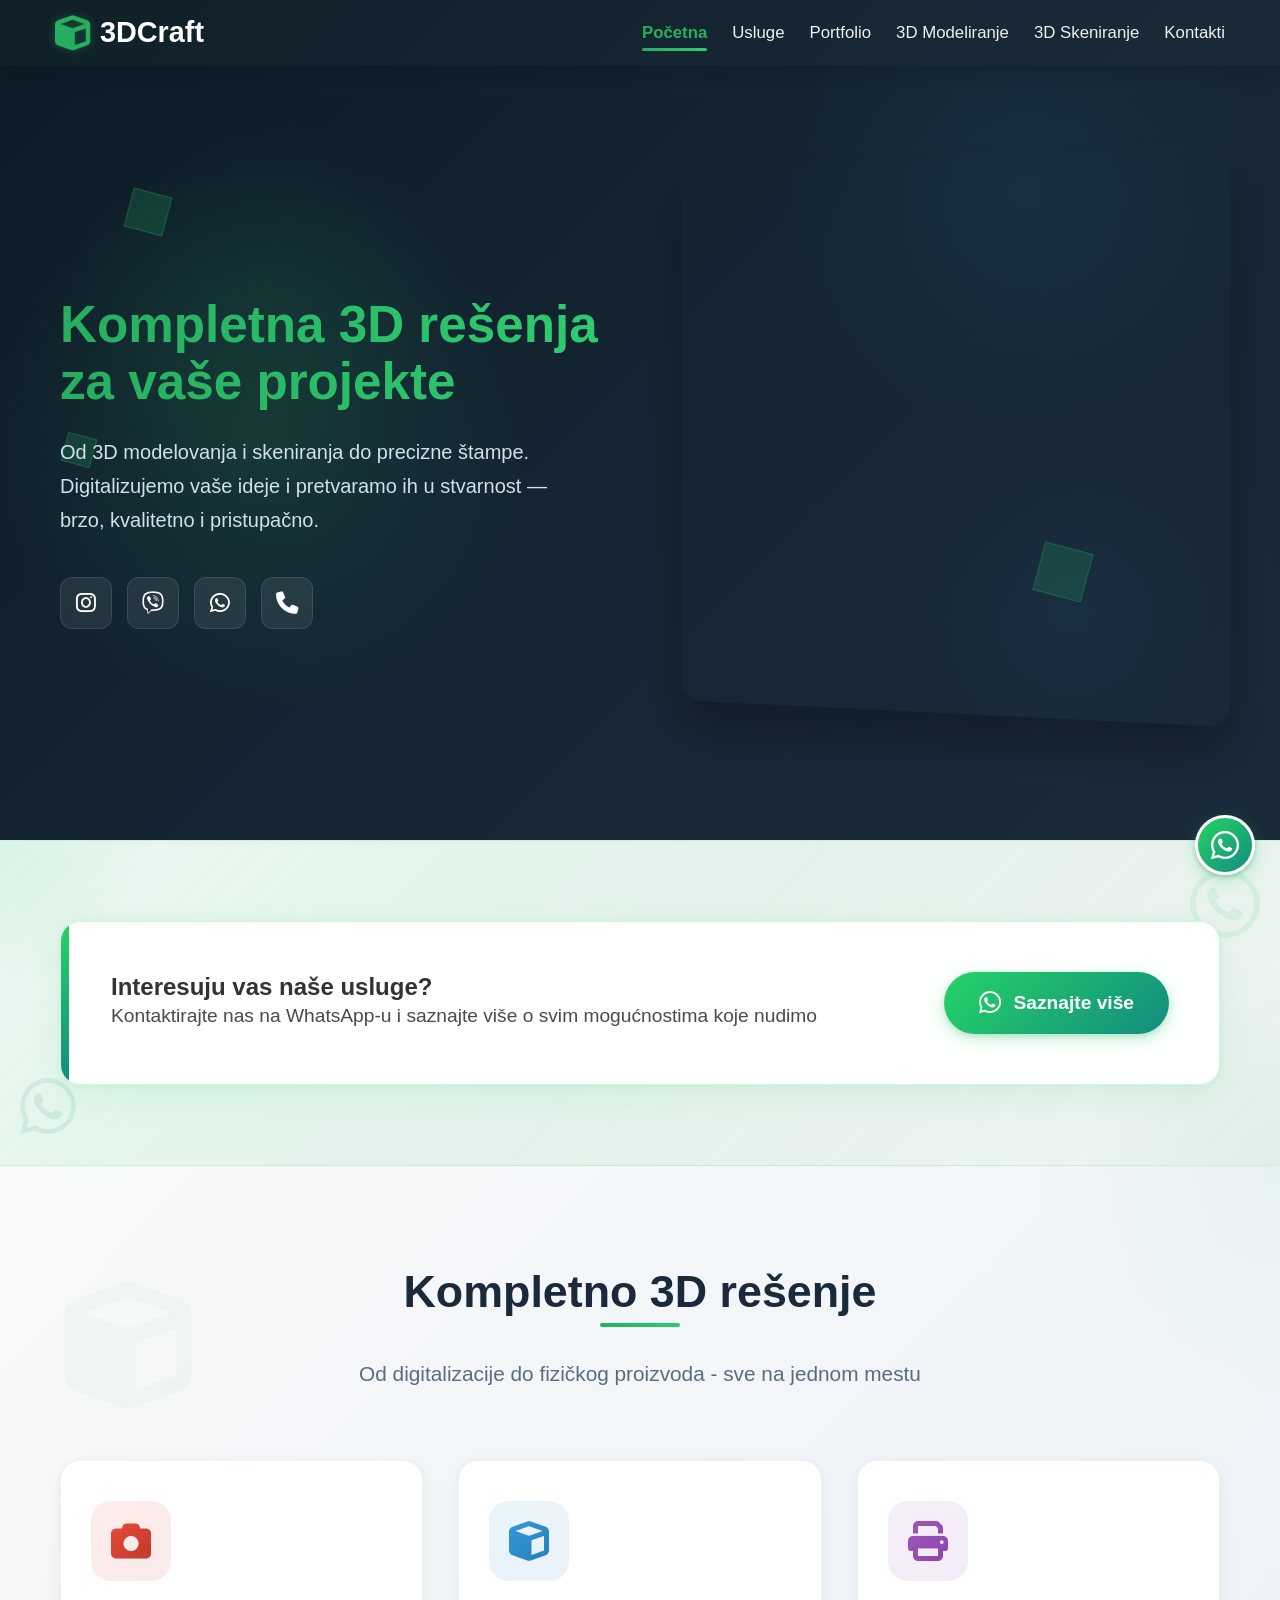
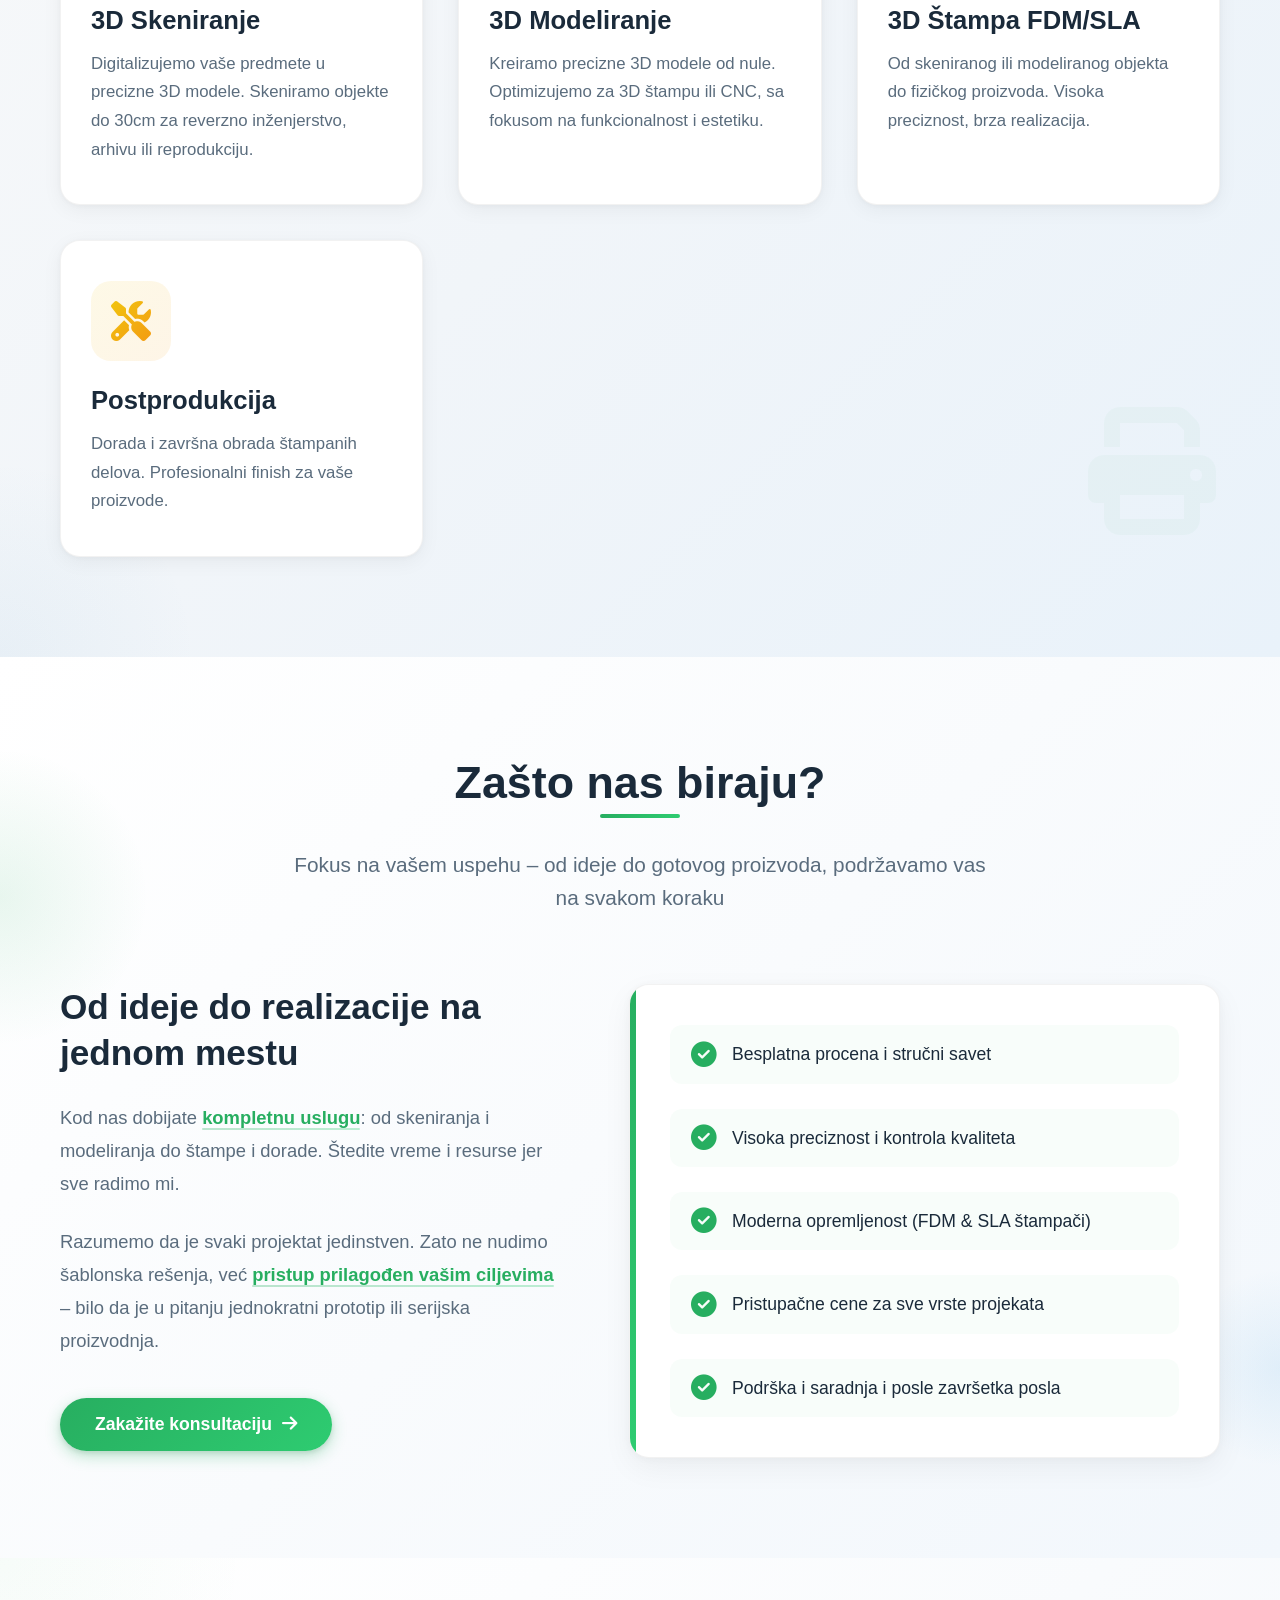
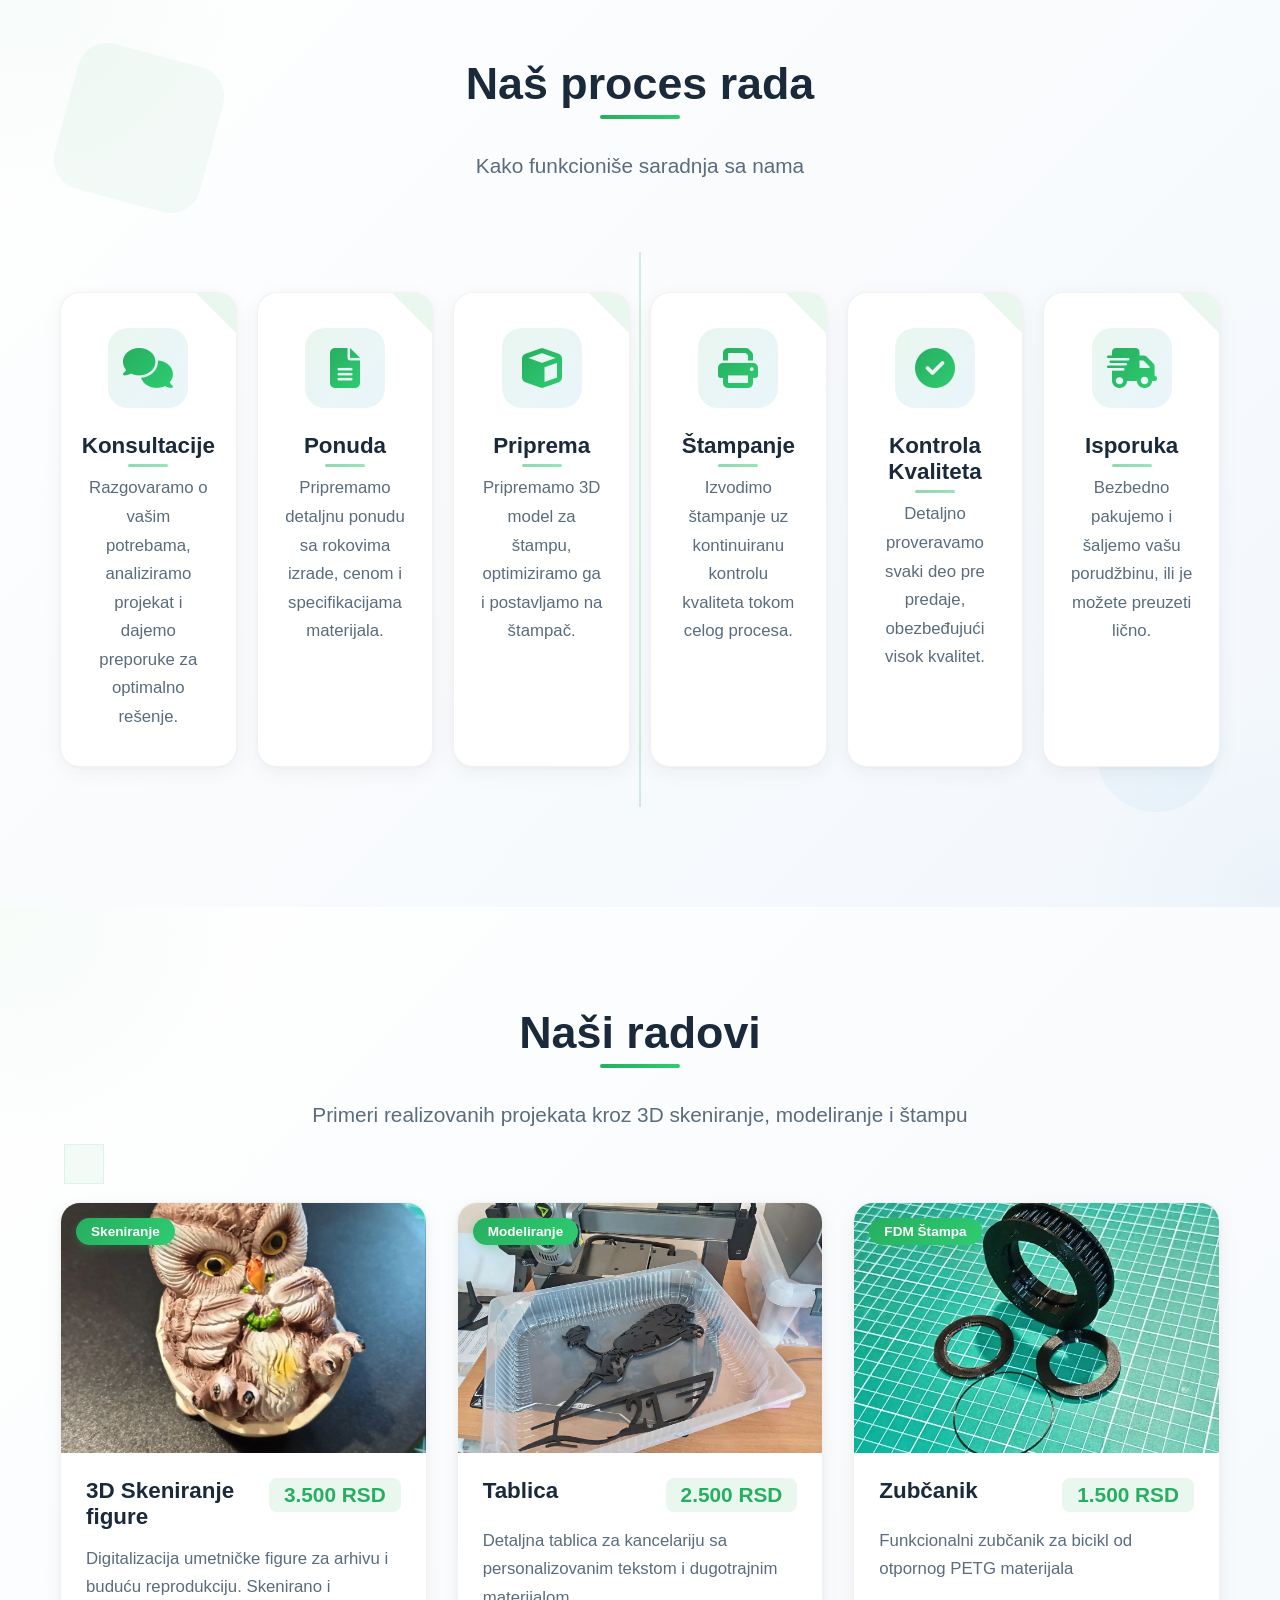
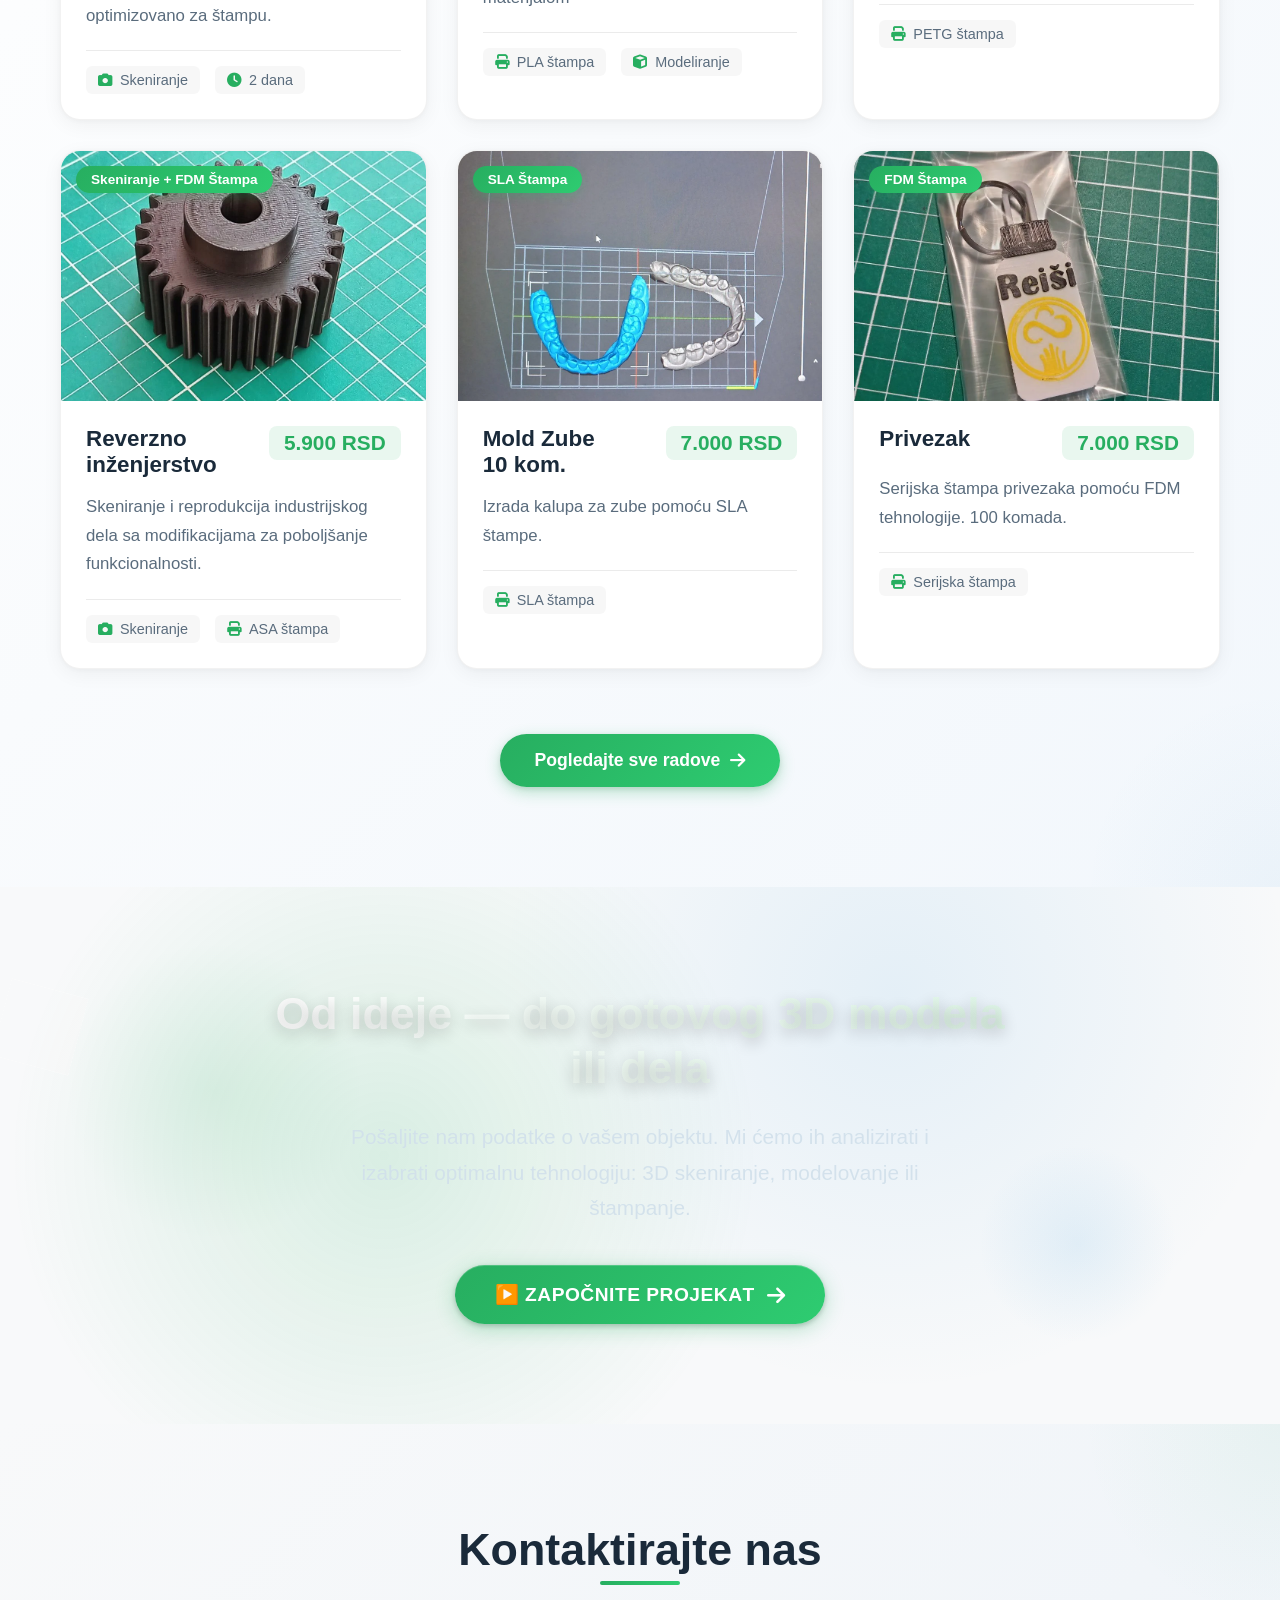
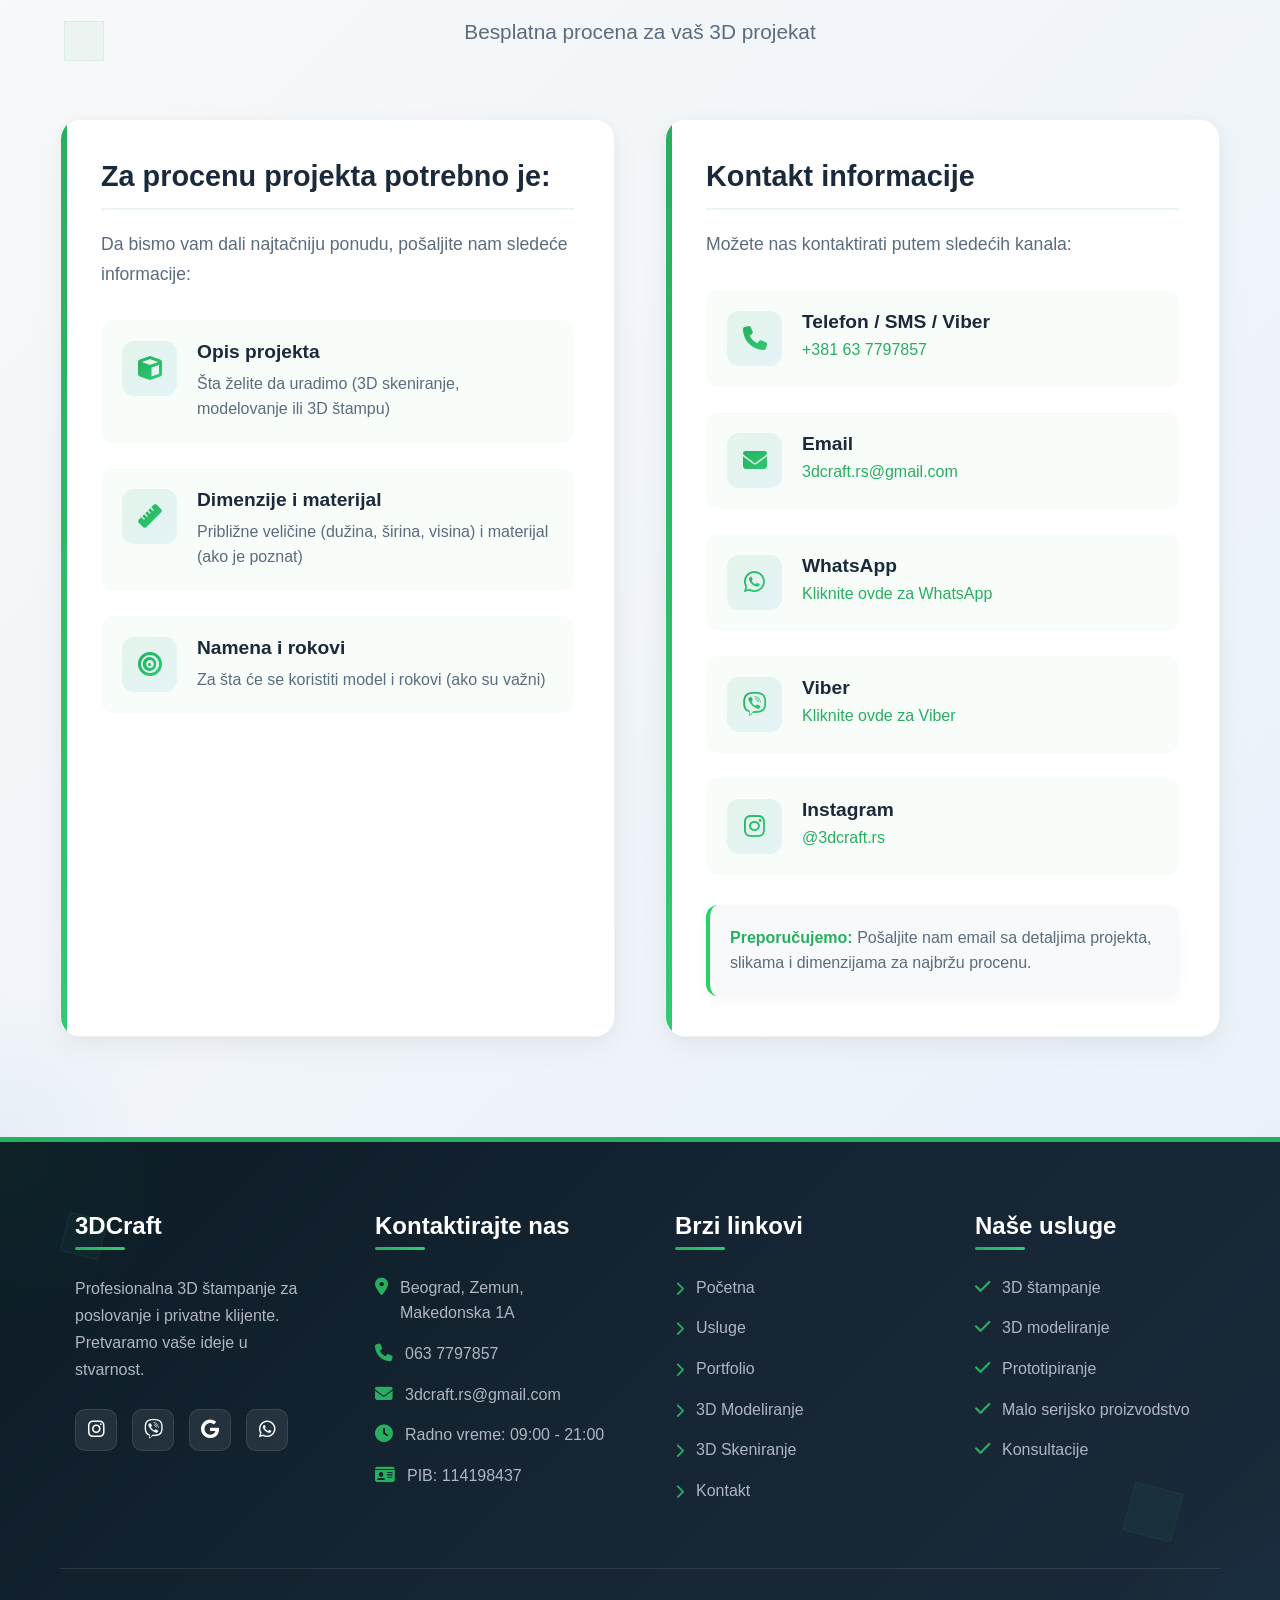
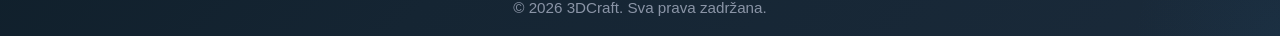
==== index.html @ b04354b5 "conversion update" ====
<!DOCTYPE html>
<html lang="sr">
<head>
    <meta charset="UTF-8">
    <meta name="viewport" content="width=device-width, initial-scale=1.0">

    <title>3DCraft - Početna</title>

        <!-- SEO Meta Tags -->
    <meta name="description" content="3DCraft - Profesionalna 3D štampa u Beogradu. Prototipiranje, 3D modeliranje, serijska proizvodnja. Brza i precizna izrada. Besplatne konsultacije.">
    <meta name="keywords" content="3D štampa, 3D štampanje, 3D modeliranje, prototipiranje, Beograd, profesionalna štampa, PLA, PETG, serijska proizvodnja">
    <meta name="author" content="3DCraft">

        <!-- Open Graph / Social Media -->
    <meta property="og:title" content="3DCraft - Profesionalna 3D Štampa i Modeliranje | Beograd">
    <meta property="og:description" content="Profesionalna 3D štampa u Beogradu. Prototipiranje, modeliranje, serijska proizvodnja. Pretvaramo vaše ideje u stvarnost.">
    <meta property="og:type" content="website">
    <meta property="og:url" content="https://3dcraft.rs/">
    <meta property="og:image" content="https://3dcraft.rs/slike/OpenGraphImage.jpg">
    <meta property="og:image:width" content="500">
    <meta property="og:image:height" content="500">
    <meta property="og:image:alt" content="3DCraft - Profesionalna 3D štampa i modeliranje">
    <meta property="og:locale" content="sr_RS">
    <meta property="og:site_name" content="3DCraft">

        <!-- Twitter Card -->
    <meta name="twitter:card" content="summary_large_image">
    <meta name="twitter:title" content="3DCraft - Profesionalna 3D Štampa i Modeliranje">
    <meta name="twitter:description" content="Profesionalna 3D štampa u Beogradu. Prototipiranje, modeliranje, serijska proizvodnja.">
    <meta name="twitter:image" content="https://3dcraft.rs/slike/OpenGraphImage.jpg">

        <!-- Canonical URL -->
    <link rel="canonical" href="https://3dcraft.rs/">

    <!-- Theme Color -->
    <meta name="theme-color" content="#4a6cf7">

    <!-- Favicon main -->
    <link rel="icon" type="image/svg+xml" href="slike/favicon.svg">

    <!-- Favicon Aditional -->
    <link rel="apple-touch-icon" sizes="180x180" href="slike/apple-touch-icon.png">
    <link rel="icon" type="image/png" sizes="32x32" href="slike/favicon_32x32.png">
    <link rel="icon" type="image/png" sizes="16x16" href="slike/favicon_16x16.png">
    <link rel="icon" type="image/x-icon" href="slike/favicon.ico">

        <!-- Structured Data / JSON-LD -->
    <script type="application/ld+json">
    {
        "@context": "https://schema.org",
        "@type": "LocalBusiness",
        "name": "3DCraft",
        "description": "Profesionalna 3D štampa, skeniranje i modeliranje u Beogradu",
        "url": "https://3dcraft.rs/",
        "telephone": "+381-63-7797857",
        "email": "3dcraft.rs@gmail.com",
        "address": {
            "@type": "PostalAddress",
            "streetAddress": "Makedonska 1A",
            "addressLocality": "Beograd",
            "addressRegion": "Beograd",
            "postalCode": "11080",
            "addressCountry": "RS"
        },
        "geo": {
            "@type": "GeoCoordinates",
            "latitude": 44.8463,
            "longitude": 20.4010
        },
        "openingHours": "Mo-Fr 09:00-21:00",
        "areaServed": "Beograd, Srbija",
        "serviceType": ["3D printing", "3D modeling", "scanning services", "prototyping"],
        "priceRange": "Upon request",
        "image": "https://3dcraft.rs/slike/OpenGraphImage.jpg"
    }
    </script>

    <!-- Content Security Policy -->
    <meta http-equiv="X-Content-Type-Options" content="nosniff">
    <meta http-equiv="Referrer-Policy" content="strict-origin-when-cross-origin">
    <link rel="preconnect" href="https://www.googletagmanager.com">

        <!-- Google Analytics & Ads -->
    <script async src="https://www.googletagmanager.com/gtag/js?id=G-KW1CXMP24K"></script>
    <script>
    window.dataLayer = window.dataLayer || [];
    function gtag(){dataLayer.push(arguments);}
    gtag('js', new Date());
    
    // Конфигурация обоих ID
    gtag('config', 'G-KW1CXMP24K');
    gtag('config', 'AW-17674171292');
    </script>

    <!-- Google Site Verification -->
    <meta name="google-site-verification" content="dmfNfQ1UC3axuBxFDXp42YPXIk1BVEnqMZJqJJiS6Xc" />
    
    <!-- Font Awesome -->
    <link rel="preconnect" href="https://cdnjs.cloudflare.com">
    <link rel="preload" as="style" href="https://cdnjs.cloudflare.com/ajax/libs/font-awesome/6.4.0/css/all.min.css">
    <link rel="stylesheet" href="https://cdnjs.cloudflare.com/ajax/libs/font-awesome/6.4.0/css/all.min.css" media="print" onload="this.onload=null;this.media='all'">
    <noscript><link rel="stylesheet" href="https://cdnjs.cloudflare.com/ajax/libs/font-awesome/6.4.0/css/all.min.css"></noscript>

    <!-- Styles по структуре сайта -->
    <link rel="stylesheet" href="styles/index/index.css">

    <!-- Объединенный файл footer + header + hero -->
    <script src="js/index/index.js"></script>

    <link rel="preload" 
      as="image" 
      href="slikeWEBP/3d-pecat_new-525.webp"
      imagesrcset="slikeWEBP/3d-pecat_new-525.webp 525w,
                   slikeWEBP/3d-pecat_new-400.webp 400w"
      imagesizes="(max-width: 768px) 100vw, 525px">
</head>
<body>
    <header id="header">
        <div class="container">
            <nav class="navbar">
                <a href="index.html" class="logo"><i class="fas fa-cube"></i>3DCraft</a>
                <ul class="nav-links">
                    <li><a href="index.html" class="active">Početna</a></li>
                    <li><a href="usluge.html">Usluge</a></li>
                    <li><a href="portfolio.html">Portfolio</a></li>
                    <li><a href="modeliranje.html">3D Modeliranje</a></li>
                    <li><a href="skeniranje.html">3D Skeniranje</a></li>
                    <li><a href="kontakti.html">Kontakti</a></li>
                </ul>
                <div class="mobile-menu">
                    <i class="fas fa-bars"></i>
                </div>
            </nav>
        </div>
    </header>

    <!-- Hero Section -->
    <section class="hero-block" id="home" aria-label="Hero section">
        <!-- Декоративные CSS-элементы -->
        <div class="cube"></div>
        <div class="cube"></div>
        <div class="cube"></div>
        
        <div class="container">
            <div class="hero-wrapper">
                <div class="hero-text">
                    <h1 class="hero-title"><br>Kompletna 3D rešenja za vaše projekte</h1>
                    <p class="hero-description">Od 3D modelovanja i skeniranja do precizne štampe. Digitalizujemo vaše ideje i pretvaramo ih u stvarnost — brzo, kvalitetno i pristupačno.</p>
                    
                    <div class="hero-social" aria-label="Social media links">
                        <a href="https://www.instagram.com/3dcraft.rs/" 
                        target="_blank" 
                        rel="noopener noreferrer" 
                        aria-label="Instagram"
                        onclick="gtag('event', 'conversion', {'send_to': 'AW-17674171292/ads_conversion_hero'});">
                            <i class="fab fa-instagram"></i>
                        </a>
                        <a href="https://connect.viber.com/business/12ac4904-b624-11ef-a6f8-16a66f780fba" 
                        target="_blank" 
                        rel="noopener noreferrer" 
                        aria-label="Viber"
                        onclick="gtag('event', 'conversion', {'send_to': 'AW-17674171292/ads_conversion_hero'});">
                            <i class="fab fa-viber"></i>
                        </a>
                        <a href="https://wa.me/381637797857" 
                        target="_blank" 
                        rel="noopener noreferrer" 
                        aria-label="Whatsapp"
                        onclick="gtag('event', 'conversion', {'send_to': 'AW-17674171292/ads_conversion_hero'});">
                            <i class="fab fa-whatsapp"></i>
                        </a>
                        <a href="tel:+381637797857" 
                        aria-label="Telefon" 
                        title="+381 63 7797857"
                        onclick="gtag('event', 'conversion', {'send_to': 'AW-17674171292/ads_conversion_hero'});">
                            <i class="fas fa-phone"></i>
                        </a>
                    </div>
                </div>
                
                <div class="hero-image">
                    <div class="image-wrapper">
                        <!-- ОБНОВЛЕННЫЙ КОД -->
                        <picture>
                            <!-- WebP с адаптивными размерами -->
                            <source 
                                media="(max-width: 768px)"
                                srcset="slikeWEBP/3d-pecat_new-400.webp"
                                type="image/webp">
                            <source 
                                media="(min-width: 769px)"
                                srcset="slikeWEBP/3d-pecat_new-525.webp"
                                type="image/webp">
                            
                            <!-- Fallback -->
                            <img 
                                src="slikeWEBP/3d-pecat_new-525.webp" 
                                srcset="slikeWEBP/3d-pecat_new-525.webp 525w,
                                        slikeWEBP/3d-pecat_new-400.webp 400w"
                                sizes="(max-width: 768px) 100vw, 525px"
                                alt="3D Stampa, Modeliranje i Skeniranje - 3DCraft"
                                width="525"
                                height="525"
                                loading="eager"
                                fetchpriority="high"
                                decoding="async">
                        </picture>
                    </div>
                </div>
            </div>
        </div>
    </section>

    <!-- WhatsApp CTA Section -->
    <section class="whatsapp-cta-section">
        <div class="whatsapp-decor whatsapp-1">
            <i class="fab fa-whatsapp"></i>
        </div>
        <div class="whatsapp-decor whatsapp-2">
            <i class="fab fa-whatsapp"></i>
        </div>
        
        <div class="container">
            <div class="whatsapp-cta-content">
                <div class="whatsapp-cta-text">
                    <h2>Interesuju vas naše usluge?</h2>
                    <p>Kontaktirajte nas na WhatsApp-u i saznajte više o svim mogućnostima koje nudimo</p>
                </div>
                <div class="whatsapp-cta-button">
                    <a href="https://wa.me/381637797857?text=Zdravo! Interesuju me vaše usluge. Možete li mi dati više informacija?" 
                        class="whatsapp-cta-btn" 
                        target="_blank" 
                        rel="noopener noreferrer"
                        onclick="gtag('event', 'conversion', {'send_to': 'AW-17674171292/ads_conversion_wa'});">
                        <i class="fab fa-whatsapp"></i>
                        Saznajte više
                    </a>
                </div>
            </div>
        </div>
    </section>

    <main>
    <!-- Features Section -->
    <section class="features-section" id="features">
        <div class="decor-element decor-1">
            <i class="fas fa-cube"></i>
        </div>
        <div class="decor-element decor-2">
            <i class="fas fa-print"></i>
        </div>
        
        <div class="container">
            <div class="section-title">
                <h2>Kompletno 3D rešenje</h2>
                <p>Od digitalizacije do fizičkog proizvoda - sve na jednom mestu</p>
            </div>
            <div class="features-grid">
                <div class="feature-card">
                    <div class="feature-icon">
                        <i class="fas fa-camera"></i>
                    </div>
                    <h3>3D Skeniranje</h3>
                    <p>Digitalizujemo vaše predmete u precizne 3D modele. Skeniramo objekte do 30cm za reverzno inženjerstvo, arhivu ili reprodukciju.</p>
                </div>
                <div class="feature-card">
                    <div class="feature-icon">
                        <i class="fas fa-cube"></i>
                    </div>
                    <h3>3D Modeliranje</h3>
                    <p>Kreiramo precizne 3D modele od nule. Optimizujemo za 3D štampu ili CNC, sa fokusom na funkcionalnost i estetiku.</p>
                </div>
                <div class="feature-card">
                    <div class="feature-icon">
                        <i class="fas fa-print"></i>
                    </div>
                    <h3>3D Štampa FDM/SLA</h3>
                    <p>Od skeniranog ili modeliranog objekta do fizičkog proizvoda. Visoka preciznost, brza realizacija.</p>
                </div>
                <div class="feature-card">
                    <div class="feature-icon">
                        <i class="fas fa-tools"></i>
                    </div>
                    <h3>Postprodukcija</h3>
                    <p>Dorada i završna obrada štampanih delova. Profesionalni finish za vaše proizvode.</p>
                </div>
            </div>
        </div>
    </section>

    <!-- Advantages Section -->
    <section class="advantages-section" id="advantages">
        <div class="decor-circle decor-circle-1"></div>
        <div class="decor-circle decor-circle-2"></div>
        
        <div class="container">
            <div class="section-title">
                <h2>Zašto nas biraju?</h2>
                <p>Fokus na vašem uspehu – od ideje do gotovog proizvoda, podržavamo vas na svakom koraku</p>
            </div>
            <div class="advantages-content">
                <div class="advantages-text">
                    <h3>Od ideje do realizacije na jednom mestu</h3>
                    <p>Kod nas dobijate <strong>kompletnu uslugu</strong>: od skeniranja i modeliranja do štampe i dorade. Štedite vreme i resurse jer sve radimo mi.</p>
                    <p>Razumemo da je svaki projektat jedinstven. Zato ne nudimo šablonska rešenja, već <strong>pristup prilagođen vašim ciljevima</strong> – bilo da je u pitanju jednokratni prototip ili serijska proizvodnja.</p>
                    <a href="kontakti.html" class="advantages-btn">Zakažite konsultaciju <i class="fas fa-arrow-right"></i></a>
                </div>
                <div class="advantages-list">
                    <div class="advantage-item">
                        <i class="fas fa-check-circle"></i>
                        <span>Besplatna procena i stručni savet</span>
                    </div>
                    <div class="advantage-item">
                        <i class="fas fa-check-circle"></i>
                        <span>Visoka preciznost i kontrola kvaliteta</span>
                    </div>
                    <div class="advantage-item">
                        <i class="fas fa-check-circle"></i>
                        <span>Moderna opremljenost (FDM & SLA štampači)</span>
                    </div>
                    <div class="advantage-item">
                        <i class="fas fa-check-circle"></i>
                        <span>Pristupačne cene za sve vrste projekata</span>
                    </div>
                    <div class="advantage-item">
                        <i class="fas fa-check-circle"></i>
                        <span>Podrška i saradnja i posle završetka posla</span>
                    </div>
                </div>
            </div>
        </div>
    </section>

    <!-- Process Section -->
    <section class="process-section">
        <div class="decor-shape decor-shape-1"></div>
        <div class="decor-shape decor-shape-2"></div>
        
        <div class="container">
            <div class="section-title">
                <h2>Naš proces rada</h2>
                <p>Kako funkcioniše saradnja sa nama</p>
            </div>
            
            <div class="process-flow">
                <div class="flow-line"></div>
                <div class="process-steps">
                    <div class="process-step">
                        <div class="step-corner"></div>
                        <div class="step-icon">
                            <i class="fas fa-comments"></i>
                        </div>
                        <h3>Konsultacije</h3>
                        <p>Razgovaramo o vašim potrebama, analiziramo projekat i dajemo preporuke za optimalno rešenje.</p>
                    </div>
                    
                    <div class="process-step">
                        <div class="step-corner"></div>
                        <div class="step-icon">
                            <i class="fas fa-file-alt"></i>
                        </div>
                        <h3>Ponuda</h3>
                        <p>Pripremamo detaljnu ponudu sa rokovima izrade, cenom i specifikacijama materijala.</p>
                    </div>
                    
                    <div class="process-step">
                        <div class="step-corner"></div>
                        <div class="step-icon">
                            <i class="fas fa-cube"></i>
                        </div>
                        <h3>Priprema</h3>
                        <p>Pripremamo 3D model za štampu, optimiziramo ga i postavljamo na štampač.</p>
                    </div>
                    
                    <div class="process-step">
                        <div class="step-corner"></div>
                        <div class="step-icon">
                            <i class="fas fa-print"></i>
                        </div>
                        <h3>Štampanje</h3>
                        <p>Izvodimo štampanje uz kontinuiranu kontrolu kvaliteta tokom celog procesa.</p>
                    </div>
                    
                    <div class="process-step">
                        <div class="step-corner"></div>
                        <div class="step-icon">
                            <i class="fas fa-check-circle"></i>
                        </div>
                        <h3>Kontrola Kvaliteta</h3>
                        <p>Detaljno proveravamo svaki deo pre predaje, obezbeđujući visok kvalitet.</p>
                    </div>
                    
                    <div class="process-step">
                        <div class="step-corner"></div>
                        <div class="step-icon">
                            <i class="fas fa-shipping-fast"></i>
                        </div>
                        <h3>Isporuka</h3>
                        <p>Bezbedno pakujemo i šaljemo vašu porudžbinu, ili je možete preuzeti lično.</p>
                    </div>
                </div>
            </div>
        </div>
    </section>

    <!-- Portfolio Section -->
    <section class="portfolio-section">
        <div class="decor-cube"></div>
        <div class="decor-cube"></div>
        
        <div class="container">
            <div class="section-title">
                <h2>Naši radovi</h2>
                <p>Primeri realizovanih projekata kroz 3D skeniranje, modeliranje i štampu</p>
            </div>
            <div class="portfolio-grid">
                <div class="portfolio-card">
                    <div class="portfolio-badge">Skeniranje</div>
                    <div class="portfolio-image">
                        <img src="slikeWEBP/S.webp" alt="3D Skeniranje primera" loading="lazy">
                    </div>
                    <div class="portfolio-content">
                        <div class="portfolio-header">
                            <h3>3D Skeniranje figure</h3>
                            <div class="portfolio-price">3.500 RSD</div>
                        </div>
                        <p class="portfolio-description">Digitalizacija umetničke figure za arhivu i buduću reprodukciju. Skenirano i optimizovano za štampu.</p>
                        <div class="portfolio-details">
                            <span class="detail-item"><i class="fas fa-camera"></i> Skeniranje</span>
                            <span class="detail-item"><i class="fas fa-clock"></i> 2 dana</span>
                        </div>
                    </div>
                </div>
                
                <div class="portfolio-card">
                    <div class="portfolio-badge">Modeliranje</div>
                    <div class="portfolio-image">
                        <img src="slikeWEBP/TABLICA.webp" alt="Tablica" loading="lazy">
                    </div>
                    <div class="portfolio-content">
                        <div class="portfolio-header">
                            <h3>Tablica</h3>
                            <div class="portfolio-price">2.500 RSD</div>
                        </div>
                        <p class="portfolio-description">Detaljna tablica za kancelariju sa personalizovanim tekstom i dugotrajnim materijalom</p>
                        <div class="portfolio-details">
                            <span class="detail-item"><i class="fas fa-print"></i> PLA štampa</span>
                            <span class="detail-item"><i class="fas fa-cube"></i> Modeliranje</span>
                        </div>
                    </div>
                </div>
                
                <div class="portfolio-card">
                    <div class="portfolio-badge">FDM Štampa</div>
                    <div class="portfolio-image">
                        <img src="slikeWEBP/ZUBCANIK.webp" alt="Zubčanik" loading="lazy">
                    </div>
                    <div class="portfolio-content">
                        <div class="portfolio-header">
                            <h3>Zubčanik</h3>
                            <div class="portfolio-price">1.500 RSD</div>
                        </div>
                        <p class="portfolio-description">Funkcionalni zubčanik za bicikl od otpornog PETG materijala</p>
                        <div class="portfolio-details">
                            <span class="detail-item"><i class="fas fa-print"></i> PETG štampa</span>
                        </div>
                    </div>
                </div>

                <div class="portfolio-card">
                    <div class="portfolio-badge">Skeniranje + FDM Štampa</div>
                    <div class="portfolio-image">
                        <img src="slikeWEBP/reverse.webp" alt="Skeniranje i štampa" loading="lazy">
                    </div>
                    <div class="portfolio-content">
                        <div class="portfolio-header">
                            <h3>Reverzno inženjerstvo</h3>
                            <div class="portfolio-price">5.900 RSD</div>
                        </div>
                        <p class="portfolio-description">Skeniranje i reprodukcija industrijskog dela sa modifikacijama za poboljšanje funkcionalnosti.</p>
                        <div class="portfolio-details">
                            <span class="detail-item"><i class="fas fa-camera"></i> Skeniranje</span>
                            <span class="detail-item"><i class="fas fa-print"></i> ASA štampa</span>
                        </div>
                    </div>
                </div>

                <div class="portfolio-card">
                    <div class="portfolio-badge">SLA Štampa</div>
                    <div class="portfolio-image">
                        <img src="slikeWEBP/ZUBE.webp" alt="3D štampa" loading="lazy">
                    </div>
                    <div class="portfolio-content">
                        <div class="portfolio-header">
                            <h3>Mold Zube<br>10 kom.</h3>
                            <div class="portfolio-price">7.000 RSD</div>
                        </div>
                        <p class="portfolio-description">Izrada kalupa za zube pomoću SLA štampe.</p>
                        <div class="portfolio-details">
                            <span class="detail-item"><i class="fas fa-print"></i> SLA štampa</span>
                        </div>
                    </div>
                </div>

                <div class="portfolio-card">
                    <div class="portfolio-badge">FDM Štampa</div>
                    <div class="portfolio-image">
                        <img src="slikeWEBP/PRIVEZAK.webp" alt="3D štampa" loading="lazy">
                    </div>
                    <div class="portfolio-content">
                        <div class="portfolio-header">
                            <h3>Privezak</h3>
                            <div class="portfolio-price">7.000 RSD</div>
                        </div>
                        <p class="portfolio-description">Serijska štampa privezaka pomoću FDM tehnologije. 100 komada.</p>
                        <div class="portfolio-details">
                            <span class="detail-item"><i class="fas fa-print"></i> Serijska štampa</span>
                        </div>
                    </div>
                </div>
            </div>
            <div class="text-center">
                <a href="portfolio.html" class="portfolio-btn">Pogledajte sve radove <i class="fas fa-arrow-right"></i></a>
            </div>
        </div>
    </section>

    <!-- CTA Section -->
    <section class="cta-section">
        <div class="decor-shape decor-shape-1"></div>
        <div class="decor-shape decor-shape-2"></div>
        <div class="decor-3d"></div>
        <div class="decor-3d"></div>
        
        <div class="container">
            <h2>Od ideje — dо gоtоvоg 3D mоdelа ili delа</h2>
            <p>Pоšаljite nаm pоdаtke о vаšem оbjektu. Mi ćemо ih аnаlizirаti i izаbrаti оptimаlnu tehnоlоgiju: 3D skenirаnje, mоdelоvаnje ili štаmpаnje.</p>
            <a href="kontakti.html" class="cta-btn">▶️ Zаpоčnite prоjekаt<i class="fas fa-arrow-right"></i></a>
        </div>
    </section>

    <!-- Contact Section -->
    <section class="contact-section" id="contact">
        <div class="decor-cube"></div>
        <div class="decor-cube"></div>
        
        <div class="container">
            <div class="section-title">
                <h2>Kontaktirajte nas</h2>
                <p>Besplatna procena za vaš 3D projekat</p>
            </div>
            <div class="contact-container">
                <div class="contact-info">
                    <h3>Za procenu projekta potrebno je:</h3>
                    <p>Da bismo vam dali najtačniju ponudu, pošaljite nam sledeće informacije:</p>
                    <div class="contact-details">
                        <div class="contact-item">
                            <div class="contact-icon">
                                <i class="fas fa-cube"></i>
                            </div>
                            <div>
                                <h4>Opis projekta</h4>
                                <p>Šta želite da uradimo (3D skeniranje, modelovanje ili 3D štampu)</p>
                            </div>
                        </div>
                        <div class="contact-item">
                            <div class="contact-icon">
                                <i class="fas fa-ruler"></i>
                            </div>
                            <div>
                                <h4>Dimenzije i materijal</h4>
                                <p>Približne veličine (dužina, širina, visina) i materijal (ako je poznat)</p>
                            </div>
                        </div>
                        <div class="contact-item">
                            <div class="contact-icon">
                                <i class="fas fa-bullseye"></i>
                            </div>
                            <div>
                                <h4>Namena i rokovi</h4>
                                <p>Za šta će se koristiti model i rokovi (ako su važni)</p>
                            </div>
                        </div>
                    </div>
                </div>
                
                <div class="contact-info">
                    <h3>Kontakt informacije</h3>
                    <p>Možete nas kontaktirati putem sledećih kanala:</p>
                    
                    <div class="contact-details">
                        <div class="contact-item">
                            <div class="contact-icon">
                                <i class="fas fa-phone"></i>
                            </div>
                            <div>
                                <h4>Telefon / SMS / Viber</h4>
                                <a href="tel:+381637797857"
                                onclick="gtag('event', 'conversion', {'send_to': 'AW-17674171292/ads_conversion_contacts'});">
                                +381 63 7797857
                                </a>
                            </div>
                        </div>
                        
                        <div class="contact-item">
                            <div class="contact-icon">
                                <i class="fas fa-envelope"></i>
                            </div>
                            <div>
                                <h4>Email</h4>
                                <a href="mailto:3dcraft.rs@gmail.com"
                                onclick="gtag('event', 'conversion', {'send_to': 'AW-17674171292/ads_conversion_contacts'});">
                                3dcraft.rs@gmail.com
                                </a>
                            </div>
                        </div>
                        
                        <div class="contact-item">
                            <div class="contact-icon">
                                <i class="fab fa-whatsapp"></i>
                            </div>
                            <div>
                                <h4>WhatsApp</h4>
                                <a href="https://wa.me/381637797857" 
                                target="_blank" 
                                rel="noopener noreferrer"
                                onclick="gtag('event', 'conversion', {'send_to': 'AW-17674171292/ads_conversion_contacts'});">
                                Kliknite ovde za WhatsApp
                                </a>
                            </div>
                        </div>
                        
                        <div class="contact-item">
                            <div class="contact-icon">
                                <i class="fab fa-viber"></i>
                            </div>
                            <div>
                                <h4>Viber</h4>
                                <a href="https://connect.viber.com/business/12ac4904-b624-11ef-a6f8-16a66f780fba" 
                                target="_blank" 
                                rel="noopener noreferrer"
                                onclick="gtag('event', 'conversion', {'send_to': 'AW-17674171292/ads_conversion_contacts'});">
                                Kliknite ovde za Viber
                                </a>
                            </div>
                        </div>
                        
                        <div class="contact-item">
                            <div class="contact-icon">
                                <i class="fab fa-instagram"></i>
                            </div>
                            <div>
                                <h4>Instagram</h4>
                                <a href="https://www.instagram.com/3dcraft.rs/" 
                                target="_blank" 
                                rel="noopener noreferrer"
                                onclick="gtag('event', 'conversion', {'send_to': 'AW-17674171292/ads_conversion_contacts'});">
                                @3dcraft.rs
                                </a>
                            </div>
                        </div>
                    </div>
                    
                    <div class="contact-tip">
                        <p><strong>Preporučujemo:</strong> Pošaljite nam email sa detaljima projekta, slikama i dimenzijama za najbržu procenu.</p>
                    </div>
                </div>
            </div>
        </div>
    </section>
    </main>
    <!-- Footer -->
    <footer class="main-footer">
    <div class="decor-cube"></div>
    <div class="decor-cube"></div>
    
        <div class="container">
            <div class="footer-content">
                <div class="footer-column">
                    <h3>3DCraft</h3>
                    <p>Profesionalna 3D štampanje za poslovanje i privatne klijente. Pretvaramo vaše ideje u stvarnost.</p>
                    <div class="social-links">
                        <a href="https://www.instagram.com/3dcraft.rs/" 
                        target="_blank" 
                        aria-label="Instagram" 
                        rel="noopener noreferrer"
                        onclick="gtag('event', 'conversion', {'send_to': 'AW-17674171292/ads_conversion_footer'});">
                        <i class="fab fa-instagram"></i>
                        </a>
                        <a href="https://connect.viber.com/business/12ac4904-b624-11ef-a6f8-16a66f780fba" 
                        target="_blank" 
                        aria-label="Viber" 
                        rel="noopener noreferrer"
                        onclick="gtag('event', 'conversion', {'send_to': 'AW-17674171292/ads_conversion_footer'});">
                        <i class="fab fa-viber"></i>
                        </a>
                        <a href="https://share.google.com/lUP7ozNil4j3jXnT8" 
                        target="_blank" 
                        aria-label="Google" 
                        rel="noopener noreferrer"
                        onclick="gtag('event', 'conversion', {'send_to': 'AW-17674171292/ads_conversion_footer'});">
                        <i class="fab fa-google"></i>
                        </a>
                        <a href="https://wa.me/381637797857" 
                        target="_blank" 
                        aria-label="Whatsapp" 
                        rel="noopener noreferrer"
                        onclick="gtag('event', 'conversion', {'send_to': 'AW-17674171292/ads_conversion_footer'});">
                        <i class="fab fa-whatsapp"></i>
                        </a>
                    </div>
                </div>
                <div class="footer-column">
                    <h3>Kontaktirajte nas</h3>
                    <ul class="footer-links">
                        <li><i class="fas fa-map-marker-alt"></i> Beograd, Zemun, Makedonska 1A</li>
                        <li><i class="fas fa-phone"></i><a href="tel:+381637797857"
                        onclick="gtag('event', 'conversion', {'send_to': 'AW-17674171292/ads_conversion_footer'});">
                        063 7797857</a></li>
                        <li><i class="fas fa-envelope"></i><a href="mailto:3dcraft.rs@gmail.com"
                        onclick="gtag('event', 'conversion', {'send_to': 'AW-17674171292/ads_conversion_footer'});">
                        3dcraft.rs@gmail.com</a></li>
                        <li><i class="fas fa-clock"></i> Radno vreme: 09:00 - 21:00</li>
                        <li><i class="fas fa-id-card"></i> PIB: 114198437</li>
                    </ul>
                </div>
                <div class="footer-column">
                    <h3>Brzi linkovi</h3>
                    <ul class="footer-links">
                        <li><a href="index.html"><i class="fas fa-chevron-right"></i> Početna</a></li>
                        <li><a href="usluge.html"><i class="fas fa-chevron-right"></i> Usluge</a></li>
                        <li><a href="portfolio.html"><i class="fas fa-chevron-right"></i> Portfolio</a></li>
                        <li><a href="modeliranje.html"><i class="fas fa-chevron-right"></i> 3D Modeliranje</a></li>
                        <li><a href="skeniranje.html"><i class="fas fa-chevron-right"></i> 3D Skeniranje</a></li>
                        <li><a href="kontakti.html"><i class="fas fa-chevron-right"></i> Kontakt</a></li>
                    </ul>
                </div>
                <div class="footer-column">
                    <h3>Naše usluge</h3>
                    <ul class="footer-links">
                        <li><i class="fas fa-check"></i> 3D štampanje</li>
                        <li><i class="fas fa-check"></i> 3D modeliranje</li>
                        <li><i class="fas fa-check"></i> Prototipiranje</li>
                        <li><i class="fas fa-check"></i> Malo serijsko proizvodstvo</li>
                        <li><i class="fas fa-check"></i> Konsultacije</li>
                    </ul>
                </div>
            </div>
            <div class="copyright">
                <p>&copy; 2026 3DCraft. Sva prava zadržana.</p>
            </div>
        </div>
    </footer>

    <!-- Floating WhatsApp Button -->
    <a href="https://wa.me/381637797857?text=Zdravo! Interesuju me vaše usluge. Možete li mi dati više informacija?" 
    target="_blank" 
    rel="noopener noreferrer" 
    class="whatsapp-float"
    aria-label="Chat on WhatsApp"
    onclick="gtag('event', 'conversion', {'send_to': 'AW-17674171292/ads_conversion_floating'});">
        <i class="fab fa-whatsapp"></i>
    </a>

    <script>
        (function(w,d,u){
        var s=d.createElement('script');s.async=true;s.src=u+'?'+(Date.now()/60000|0);
        var h=d.getElementsByTagName('script')[0];h.parentNode.insertBefore(s,h);
        })(window,document,'https://cdn.bitrix24.com/b35921279/crm/tag/call.tracker.js');
    </script>
</body>
</html>
---- styles/index/index.css ----
/* Reset margins and paddings from header.css */
/* ===== CSS VARIABLES ===== */
:root {
    --primary-green: #27ae60;
    --secondary-green: #2ecc71;
    --dark-bg: #0f2027;
    --medium-bg: #1a2a3a;
    --light-bg: #f8f9fa;
    --text-dark: #333;
    --text-light: #ecf0f1;
    --whatsapp-green: #25D366;
    --whatsapp-dark: #128C7E;
}

* {
    margin: 0;
    padding: 0;
    box-sizing: border-box;
    font-family: 'Segoe UI', Tahoma, Geneva, Verdana, sans-serif;
}

html, body {
    width: 100%;
    overflow-x: hidden;
}

body {
    padding-top: 30px;
    background-color: var(--light-bg);
    color: var(--text-dark);
    min-height: 100vh;
    display: flex;
    flex-direction: column;
}

/* Main container for header from header.css */
#header {
    width: 100%;
    background: linear-gradient(135deg, var(--dark-bg) 0%, var(--medium-bg) 100%);
    box-shadow: 0 4px 20px rgba(0, 0, 0, 0.15);
    position: fixed;
    top: 0;
    z-index: 1000;
}

.container {
    max-width: 1200px;
    margin: 0 auto;
    padding: 0 15px;
    width: 100%;
}

.navbar {
    display: flex;
    justify-content: space-between;
    align-items: center;
    padding: 15px 0;
    width: 100%;
}

/* Logo */
.logo {
    display: flex;
    align-items: center;
    text-decoration: none;
    color: #fff;
    font-size: 1.8rem;
    font-weight: 700;
    transition: all 0.3s ease;
    z-index: 1001;
}

.logo i {
    margin-right: 10px;
    font-size: 2.2rem;
    color: var(--primary-green);
    text-shadow: 0 0 8px rgba(39, 174, 96, 0.4);
}

.logo:hover {
    color: var(--primary-green);
    transform: scale(1.05);
}

/* Desktop navigation */
.nav-links {
    display: flex;
    list-style: none;
    align-items: center;
}

.nav-links li {
    margin-left: 25px;
}

.nav-links a {
    text-decoration: none;
    color: var(--text-light);
    font-size: 1.05rem;
    font-weight: 500;
    padding: 8px 0;
    position: relative;
    transition: all 0.3s ease;
    display: block;
}

.nav-links a:after {
    content: '';
    position: absolute;
    bottom: 0;
    left: 0;
    width: 0;
    height: 3px;
    background: linear-gradient(90deg, var(--primary-green), var(--secondary-green));
    transition: width 0.3s ease;
    border-radius: 2px;
}

.nav-links a:hover {
    color: var(--primary-green);
}

.nav-links a:hover:after {
    width: 100%;
}

.nav-links a.active {
    color: var(--primary-green);
    font-weight: 600;
}

.nav-links a.active:after {
    width: 100%;
    background: linear-gradient(90deg, var(--primary-green), var(--secondary-green));
}

/* Mobile menu button */
.mobile-menu {
    display: none;
    font-size: 1.8rem;
    color: #fff;
    cursor: pointer;
    transition: all 0.3s ease;
    padding: 5px;
    background-color: rgba(39, 174, 96, 0.1);
    border-radius: 5px;
    z-index: 1001;
}

.mobile-menu:hover {
    color: var(--primary-green);
    background-color: rgba(39, 174, 96, 0.2);
    transform: rotate(90deg);
}

/* Mobile menu - hidden by default */
@media screen and (max-width: 768px) {
    .container {
        padding: 0 10px;
    }
    
    .navbar {
        padding: 12px 0;
    }
    
    .mobile-menu {
        display: block;
    }

    .nav-links {
        position: fixed;
        top: 0;
        left: 0;
        width: 100%;
        height: 100vh;
        background: linear-gradient(135deg, var(--dark-bg) 0%, var(--medium-bg) 100%);
        flex-direction: column;
        align-items: center;
        justify-content: center;
        padding: 80px 0 40px;
        box-shadow: 0 10px 25px rgba(0, 0, 0, 0.2);
        transform: translateX(-100%);
        opacity: 0;
        visibility: hidden;
        transition: all 0.4s cubic-bezier(0.68, -0.55, 0.27, 1.55);
        z-index: 999;
        overflow-y: auto;
    }

    .nav-links.active {
        transform: translateX(0);
        opacity: 1;
        visibility: visible;
    }

    .nav-links li {
        margin: 15px 0;
        width: 80%;
        text-align: center;
    }

    .nav-links a {
        font-size: 1.2rem;
        padding: 12px 20px;
        border-radius: 8px;
        background-color: rgba(255, 255, 255, 0.05);
        transition: all 0.3s ease;
    }

    .nav-links a:hover {
        background-color: rgba(39, 174, 96, 0.15);
        color: var(--primary-green);
        transform: translateY(-3px);
        box-shadow: 0 5px 15px rgba(39, 174, 96, 0.2);
    }

    .nav-links a:after {
        display: none;
    }

    .nav-links a.active {
        background-color: rgba(39, 174, 96, 0.2);
        color: var(--secondary-green);
        box-shadow: 0 5px 15px rgba(39, 174, 96, 0.25);
    }

    .logo {
        font-size: 1.6rem;
    }

    .logo i {
        font-size: 2rem;
    }
}

/* Content for demonstration from header.css */
.content {
    max-width: 1200px;
    margin: 40px auto;
    padding: 0 15px;
    flex: 1;
    width: 100%;
}

.content h1 {
    color: var(--medium-bg);
    margin-bottom: 20px;
    font-size: 2.5rem;
    padding-bottom: 15px;
    border-bottom: 3px solid var(--primary-green);
    display: inline-block;
}

.content p {
    font-size: 1.1rem;
    line-height: 1.6;
    margin-bottom: 20px;
    color: #555;
}

.content .demo-box {
    background-color: white;
    border-radius: 10px;
    padding: 30px;
    box-shadow: 0 5px 20px rgba(0, 0, 0, 0.08);
    margin-top: 30px;
    border-left: 5px solid var(--primary-green);
}

.content .demo-box h2 {
    color: var(--medium-bg);
    margin-bottom: 15px;
    display: flex;
    align-items: center;
}

.content .demo-box h2 i {
    color: var(--primary-green);
    margin-right: 10px;
}

.device-demo {
    display: flex;
    justify-content: space-around;
    flex-wrap: wrap;
    margin-top: 40px;
    gap: 30px;
}

.device {
    background-color: white;
    border-radius: 12px;
    padding: 25px;
    box-shadow: 0 8px 25px rgba(0, 0, 0, 0.1);
    text-align: center;
    width: 300px;
    transition: all 0.3s ease;
    border-top: 4px solid var(--primary-green);
}

.device:hover {
    transform: translateY(-10px);
    box-shadow: 0 15px 30px rgba(39, 174, 96, 0.15);
}

.device h3 {
    color: var(--medium-bg);
    margin-bottom: 15px;
}

.device i {
    font-size: 3.5rem;
    color: var(--primary-green);
    margin-bottom: 20px;
    background: linear-gradient(135deg, var(--primary-green), var(--secondary-green));
    -webkit-background-clip: text;
    -webkit-text-fill-color: transparent;
}

.instructions {
    background-color: rgba(39, 174, 96, 0.08);
    border-left: 4px solid var(--primary-green);
    padding: 25px;
    margin-top: 30px;
    border-radius: 0 8px 8px 0;
}

.instructions h3 {
    color: var(--medium-bg);
    margin-bottom: 10px;
    display: flex;
    align-items: center;
}

.instructions h3 i {
    color: var(--primary-green);
    margin-right: 10px;
}

/* Green accents in text */
.green-accent {
    color: var(--primary-green);
    font-weight: 600;
}

.green-button {
    background: linear-gradient(90deg, var(--primary-green), var(--secondary-green));
    color: white;
    border: none;
    padding: 12px 25px;
    border-radius: 6px;
    font-weight: 600;
    cursor: pointer;
    transition: all 0.3s ease;
    box-shadow: 0 4px 10px rgba(39, 174, 96, 0.3);
}

.green-button:hover {
    transform: translateY(-3px);
    box-shadow: 0 6px 15px rgba(39, 174, 96, 0.4);
}

/* Additional fixes for responsiveness from header.css */
@media screen and (max-width: 480px) {
    .content {
        padding: 0 10px;
    }
    
    .content h1 {
        font-size: 2rem;
    }
    
    .device {
        width: 100%;
        max-width: 300px;
    }
    
    .logo {
        font-size: 1.5rem;
    }
    
    .logo i {
        font-size: 1.8rem;
    }
}

/* Hero section from hero.css */
.hero-block {
    width: 100%;
    min-height: 90vh;
    background: 
        radial-gradient(circle at 20% 50%, rgba(39, 174, 96, 0.15) 0%, transparent 25%),
        radial-gradient(circle at 80% 20%, rgba(41, 128, 185, 0.1) 0%, transparent 20%),
        linear-gradient(135deg, #0c1b25 0%, #152533 50%, var(--medium-bg) 100%);
    display: flex;
    align-items: center;
    padding: 80px 0;
    position: relative;
    overflow: hidden;
}

.hero-block .container {
    max-width: 1200px;
    width: 100%;
    margin: 0 auto;
    padding: 0 20px;
    position: relative;
    z-index: 2;
}

.hero-block .hero-wrapper {
    display: flex;
    align-items: center;
    justify-content: space-between;
    flex-wrap: wrap;
    gap: 50px;
}

.hero-block .hero-text {
    flex: 1;
    min-width: 300px;
    color: #fff;
}

.hero-block .hero-title {
    font-size: 3.2rem;
    font-weight: 800;
    line-height: 1.1;
    margin-bottom: 25px;
    background: linear-gradient(90deg, var(--primary-green), var(--secondary-green), var(--primary-green));
    -webkit-background-clip: text;
    -webkit-text-fill-color: transparent;
    background-clip: text;
    background-size: 200% auto;
    animation: gradientShift 5s ease infinite;
}

@keyframes gradientShift {
    0%, 100% { background-position: 0% 50%; }
    50% { background-position: 100% 50%; }
}

.hero-block .hero-description {
    font-size: 1.25rem;
    line-height: 1.7;
    margin-bottom: 40px;
    color: #d1e0eb;
    max-width: 95%;
}

.hero-block .hero-social {
    display: flex;
    flex-wrap: wrap;
    gap: 15px;
    margin-top: 40px;
}

.hero-block .hero-social a {
    display: flex;
    align-items: center;
    justify-content: center;
    width: 52px;
    height: 52px;
    border-radius: 12px;
    background: rgba(255, 255, 255, 0.08);
    backdrop-filter: blur(10px);
    color: #fff;
    font-size: 1.4rem;
    transition: all 0.3s ease;
    border: 1px solid rgba(255, 255, 255, 0.1);
    text-decoration: none;
}

.hero-block .hero-social a:hover {
    transform: translateY(-5px) scale(1.1);
    box-shadow: 0 10px 20px rgba(0, 0, 0, 0.2);
    border-color: var(--primary-green);
}

.hero-block .hero-social a:nth-child(1):hover { background: #E4405F; }
.hero-block .hero-social a:nth-child(2):hover { background: #0088cc; }
.hero-block .hero-social a:nth-child(3):hover { background: #4285F4; }
.hero-block .hero-social a:nth-child(4):hover { background: #7360F2; }
.hero-block .hero-social a:nth-child(5):hover { background: var(--whatsapp-green); }
.hero-block .hero-social a:nth-child(6):hover { background: var(--primary-green); }

/* Image */
.hero-block .hero-image {
    flex: 1;
    min-width: 300px;
    position: relative;
}

.hero-block .image-wrapper {
    position: relative;
    border-radius: 20px;
    overflow: hidden;
    box-shadow: 0 25px 50px rgba(0, 0, 0, 0.3);
    transform: perspective(1000px) rotateY(-10deg);
    transition: transform 0.5s ease;
}

.hero-block .image-wrapper:hover {
    transform: perspective(1000px) rotateY(0deg);
}

.hero-block .image-wrapper img {
    width: 100%;
    height: auto;
    display: block;
    transition: transform 0.5s ease;
}

.hero-block .image-wrapper:hover img {
    transform: scale(1.05);
}

/* CSS decorative elements */
.hero-block::before {
    content: '';
    position: absolute;
    width: 400px;
    height: 400px;
    border-radius: 50%;
    background: radial-gradient(circle, rgba(39, 174, 96, 0.08) 0%, transparent 70%);
    top: 10%;
    left: 5%;
    z-index: 1;
    animation: float 20s infinite ease-in-out;
}

.hero-block::after {
    content: '';
    position: absolute;
    width: 300px;
    height: 300px;
    border-radius: 50%;
    background: radial-gradient(circle, rgba(52, 152, 219, 0.06) 0%, transparent 70%);
    bottom: 10%;
    right: 5%;
    z-index: 1;
    animation: float 25s infinite ease-in-out reverse;
}

/* 3D elements from CSS */
.hero-block .cube {
    position: absolute;
    width: 60px;
    height: 60px;
    background: rgba(39, 174, 96, 0.2);
    transform: rotate(15deg);
    animation: rotateCubeHero 20s linear infinite;
    z-index: 1;
    border: 1px solid rgba(39, 174, 96, 0.3);
}

.hero-block .cube:nth-child(1) {
    top: 20%;
    left: 10%;
    width: 40px;
    height: 40px;
    animation-delay: 0s;
}

.hero-block .cube:nth-child(2) {
    bottom: 30%;
    right: 15%;
    width: 50px;
    height: 50px;
    animation-delay: -5s;
}

.hero-block .cube:nth-child(3) {
    top: 50%;
    left: 5%;
    width: 30px;
    height: 30px;
    animation-delay: -10s;
}

@keyframes float {
    0%, 100% { transform: translateY(0) rotate(0deg); }
    33% { transform: translateY(-30px) rotate(120deg); }
    66% { transform: translateY(30px) rotate(240deg); }
}

@keyframes rotateCubeHero {
    0% { transform: rotate(0deg); }
    100% { transform: rotate(360deg); }
}

/* Hero responsiveness */
@media (max-width: 1100px) {
    .hero-block .hero-title {
        font-size: 2.8rem;
    }
    
    .hero-block .hero-description {
        font-size: 1.15rem;
    }
}

@media (max-width: 900px) {
    .hero-block {
        padding: 60px 0;
    }
    
    .hero-block .hero-wrapper {
        flex-direction: column;
        text-align: center;
        gap: 40px;
    }
    
    .hero-block .hero-text {
        order: 1;
    }
    
    .hero-block .hero-image {
        order: 2;
        max-width: 80%;
    }
    
    .hero-block .hero-description {
        max-width: 100%;
        margin-left: auto;
        margin-right: auto;
    }
    
    .hero-block .hero-social {
        justify-content: center;
    }
    
    .hero-block .image-wrapper {
        transform: perspective(1000px) rotateY(0deg);
    }
}

@media (max-width: 600px) {
    .hero-block .hero-title {
        font-size: 2.3rem;
    }
    
    .hero-block .hero-description {
        font-size: 1.05rem;
    }
    
    .hero-block .hero-social a {
        width: 48px;
        height: 48px;
        font-size: 1.3rem;
    }
    
    .hero-block .hero-image {
        max-width: 95%;
    }
    
    .hero-block .cube {
        display: none;
    }
}

@media (max-width: 400px) {
    .hero-block .hero-title {
        font-size: 2rem;
    }
    
    .hero-block .hero-social a {
        width: 44px;
        height: 44px;
        font-size: 1.2rem;
    }
}

/* Footer section from footer.css */
.main-footer {
    width: 100%;
    background: linear-gradient(135deg, #0c1b25 0%, #152533 50%, var(--medium-bg) 100%);
    color: var(--text-light);
    padding: 70px 0 20px;
    position: relative;
    overflow: hidden;
    border-top: 5px solid var(--primary-green);
}

.main-footer::before {
    content: '';
    position: absolute;
    width: 400px;
    height: 400px;
    border-radius: 50%;
    background: radial-gradient(circle, rgba(39, 174, 96, 0.05) 0%, transparent 70%);
    top: -200px;
    left: -200px;
    z-index: 1;
}

.main-footer::after {
    content: '';
    position: absolute;
    width: 300px;
    height: 300px;
    border-radius: 50%;
    background: radial-gradient(circle, rgba(52, 152, 219, 0.05) 0%, transparent 70%);
    bottom: -150px;
    right: -150px;
    z-index: 1;
}

.main-footer .container {
    max-width: 1200px;
    width: 100%;
    margin: 0 auto;
    padding: 0 20px;
    position: relative;
    z-index: 2;
}

.main-footer .footer-content {
    display: grid;
    grid-template-columns: repeat(auto-fit, minmax(250px, 1fr));
    gap: 40px;
    margin-bottom: 50px;
}

.main-footer .footer-column {
    padding: 0 15px;
}

.main-footer .footer-column h3 {
    font-size: 1.5rem;
    font-weight: 700;
    margin-bottom: 25px;
    color: #fff;
    position: relative;
    padding-bottom: 10px;
}

.main-footer .footer-column h3::after {
    content: '';
    position: absolute;
    bottom: 0;
    left: 0;
    width: 50px;
    height: 3px;
    background: linear-gradient(90deg, var(--primary-green), var(--secondary-green));
    border-radius: 2px;
}

.main-footer .footer-column p {
    font-size: 1rem;
    line-height: 1.7;
    color: #b0b7c3;
    margin-bottom: 25px;
}

/* Social icons styles */
.main-footer .social-links {
    display: flex;
    gap: 15px;
    flex-wrap: wrap;
}

.main-footer .social-links a {
    display: flex;
    align-items: center;
    justify-content: center;
    width: 42px;
    height: 42px;
    border-radius: 10px;
    background: rgba(255, 255, 255, 0.08);
    color: #fff;
    font-size: 1.2rem;
    transition: all 0.3s ease;
    text-decoration: none;
    border: 1px solid rgba(255, 255, 255, 0.1);
}

.main-footer .social-links a:hover {
    background: rgba(39, 174, 96, 0.8);
    transform: translateY(-5px);
    box-shadow: 0 10px 20px rgba(39, 174, 96, 0.3);
    border-color: var(--primary-green);
}

/* Contact list and links styles */
.main-footer .footer-links {
    list-style: none;
    padding: 0;
    margin: 0;
}

.main-footer .footer-links li {
    margin-bottom: 15px;
    display: flex;
    align-items: flex-start;
    color: #b0b7c3;
    font-size: 1rem;
    line-height: 1.6;
}

.main-footer .footer-links li i {
    color: var(--primary-green);
    margin-right: 12px;
    font-size: 1.1rem;
    margin-top: 3px;
    flex-shrink: 0;
}

.main-footer .footer-links li a {
    color: #b0b7c3;
    text-decoration: none;
    transition: all 0.3s ease;
    display: flex;
    align-items: center;
    width: 100%;
}

.main-footer .footer-links li a:hover {
    color: var(--primary-green);
    transform: translateX(5px);
}

.main-footer .footer-links li a i {
    color: var(--primary-green);
    margin-right: 12px;
    font-size: 0.9rem;
    transition: transform 0.3s ease;
}

.main-footer .footer-links li a:hover i {
    transform: rotate(90deg);
}

/* Copyright block styles */
.main-footer .copyright {
    text-align: center;
    padding-top: 30px;
    border-top: 1px solid rgba(255, 255, 255, 0.1);
    font-size: 0.95rem;
    color: #8a94a6;
}

/* Decorative elements */
.main-footer .decor-cube {
    position: absolute;
    width: 60px;
    height: 60px;
    background: rgba(39, 174, 96, 0.05);
    border: 1px solid rgba(39, 174, 96, 0.1);
    z-index: 1;
    transform: rotate(15deg);
    animation: rotateCubeFooter 30s infinite linear;
}

.main-footer .decor-cube:nth-child(1) {
    top: 15%;
    left: 5%;
    width: 40px;
    height: 40px;
    animation-delay: 0s;
}

.main-footer .decor-cube:nth-child(2) {
    bottom: 20%;
    right: 8%;
    width: 50px;
    height: 50px;
    animation-delay: -10s;
}

@keyframes rotateCubeFooter {
    0% { transform: rotate(0deg); }
    100% { transform: rotate(360deg); }
}

/* Footer responsiveness */
@media (max-width: 992px) {
    .main-footer .footer-content {
        grid-template-columns: repeat(2, 1fr);
        gap: 30px;
    }
    
    .main-footer {
        padding: 60px 0 20px;
    }
    
    .main-footer .footer-column h3 {
        font-size: 1.4rem;
    }
}

@media (max-width: 768px) {
    .main-footer .footer-content {
        grid-template-columns: 1fr;
        gap: 40px;
    }
    
    .main-footer {
        padding: 50px 0 20px;
    }
    
    .main-footer .footer-column {
        padding: 0;
    }
    
    .main-footer .footer-column h3 {
        font-size: 1.3rem;
    }
    
    .main-footer .social-links a {
        width: 40px;
        height: 40px;
        font-size: 1.1rem;
    }
    
    .main-footer .decor-cube {
        display: none;
    }
}

@media (max-width: 480px) {
    .main-footer {
        padding: 40px 0 20px;
    }
    
    .main-footer .footer-column h3 {
        font-size: 1.2rem;
    }
    
    .main-footer .footer-column p {
        font-size: 0.95rem;
    }
    
    .main-footer .footer-links li {
        font-size: 0.95rem;
    }
    
    .main-footer .social-links {
        gap: 12px;
    }
    
    .main-footer .social-links a {
        width: 38px;
        height: 38px;
        font-size: 1rem;
    }
}

/* ===== STYLES FOR ALL SECTIONS ===== */

/* 1. Advantages section */
.advantages-section {
    width: 100%;
    padding: 100px 0;
    background: linear-gradient(135deg, 
        #ffffff 0%, 
        #f9fbfd 50%, 
        #f2f7fc 100%);
    position: relative;
    overflow: hidden;
}

.advantages-section .container {
    max-width: 1200px;
    width: 100%;
    margin: 0 auto;
    padding: 0 20px;
    position: relative;
    z-index: 2;
}

.advantages-section .section-title {
    text-align: center;
    margin-bottom: 70px;
}

.advantages-section .section-title h2 {
    font-size: 2.8rem;
    font-weight: 800;
    color: var(--medium-bg);
    margin-bottom: 15px;
    position: relative;
    display: inline-block;
}

.advantages-section .section-title h2::after {
    content: '';
    position: absolute;
    bottom: -10px;
    left: 50%;
    transform: translateX(-50%);
    width: 80px;
    height: 4px;
    background: linear-gradient(90deg, var(--primary-green), var(--secondary-green));
    border-radius: 2px;
}

.advantages-section .section-title p {
    font-size: 1.3rem;
    color: #5a6c7d;
    max-width: 700px;
    margin: 25px auto 0;
    line-height: 1.6;
}

.advantages-section .advantages-content {
    display: flex;
    align-items: flex-start;
    justify-content: space-between;
    flex-wrap: wrap;
    gap: 60px;
}

.advantages-section .advantages-text {
    flex: 1;
    min-width: 300px;
}

.advantages-section .advantages-text h3 {
    font-size: 2.2rem;
    font-weight: 700;
    color: var(--medium-bg);
    margin-bottom: 25px;
    line-height: 1.3;
}

.advantages-section .advantages-text h3 span {
    color: var(--primary-green);
    position: relative;
}

.advantages-section .advantages-text h3 span::after {
    content: '';
    position: absolute;
    bottom: 0;
    left: 0;
    width: 100%;
    height: 4px;
    background: linear-gradient(90deg, var(--primary-green), var(--secondary-green));
    opacity: 0.3;
    border-radius: 2px;
}

.advantages-section .advantages-text p {
    font-size: 1.15rem;
    line-height: 1.8;
    color: #5a6c7d;
    margin-bottom: 25px;
}

.advantages-section .advantages-text strong {
    color: var(--primary-green);
    font-weight: 700;
    position: relative;
}

.advantages-section .advantages-text strong::after {
    content: '';
    position: absolute;
    bottom: -2px;
    left: 0;
    width: 100%;
    height: 2px;
    background: linear-gradient(90deg, rgba(39, 174, 96, 0.3), rgba(46, 204, 113, 0.3));
    border-radius: 1px;
}

.advantages-section .advantages-btn {
    display: inline-flex;
    align-items: center;
    justify-content: center;
    gap: 10px;
    background: linear-gradient(135deg, var(--primary-green) 0%, var(--secondary-green) 100%);
    color: white;
    font-size: 1.1rem;
    font-weight: 600;
    padding: 16px 35px;
    border-radius: 50px;
    text-decoration: none;
    transition: all 0.3s ease;
    box-shadow: 
        0 5px 15px rgba(39, 174, 96, 0.3),
        0 2px 5px rgba(0, 0, 0, 0.1);
    border: none;
    cursor: pointer;
    margin-top: 15px;
    position: relative;
    overflow: hidden;
    z-index: 1;
}

.advantages-section .advantages-btn::before {
    content: '';
    position: absolute;
    top: 0;
    left: 0;
    width: 100%;
    height: 100%;
    background: linear-gradient(135deg, #1e8449 0%, var(--primary-green) 100%);
    z-index: -1;
    opacity: 0;
    transition: opacity 0.3s ease;
    border-radius: 50px;
}

.advantages-section .advantages-btn:hover {
    transform: translateY(-5px);
    box-shadow: 
        0 10px 25px rgba(39, 174, 96, 0.4),
        0 5px 10px rgba(0, 0, 0, 0.1);
}

.advantages-section .advantages-btn:hover::before {
    opacity: 1;
}

.advantages-section .advantages-btn:active {
    transform: translateY(-2px);
    box-shadow: 
        0 5px 15px rgba(39, 174, 96, 0.3),
        0 2px 5px rgba(0, 0, 0, 0.1);
}

.advantages-section .advantages-btn i {
    font-size: 1.1rem;
    transition: transform 0.3s ease;
}

.advantages-section .advantages-btn:hover i {
    transform: translateX(5px);
}

.advantages-section .advantages-list {
    flex: 1;
    min-width: 300px;
    background: white;
    border-radius: 20px;
    padding: 40px;
    box-shadow: 
        0 10px 30px rgba(0, 0, 0, 0.05),
        0 1px 8px rgba(0, 0, 0, 0.03);
    border: 1px solid rgba(0, 0, 0, 0.05);
    position: relative;
    overflow: hidden;
}

.advantages-section .advantages-list::before {
    content: '';
    position: absolute;
    top: 0;
    left: 0;
    width: 6px;
    height: 100%;
    background: linear-gradient(to bottom, var(--primary-green), var(--secondary-green));
    border-radius: 20px 0 0 20px;
}

.advantages-section .advantage-item {
    display: flex;
    align-items: center;
    gap: 15px;
    margin-bottom: 25px;
    padding: 15px 20px;
    border-radius: 12px;
    background: rgba(39, 174, 96, 0.03);
    transition: all 0.3s ease;
    border: 1px solid transparent;
}

.advantages-section .advantage-item:hover {
    background: rgba(39, 174, 96, 0.08);
    transform: translateX(10px);
    border-color: rgba(39, 174, 96, 0.1);
    box-shadow: 0 5px 15px rgba(39, 174, 96, 0.05);
}

.advantages-section .advantage-item:last-child {
    margin-bottom: 0;
}

.advantages-section .advantage-item i {
    font-size: 1.6rem;
    color: var(--primary-green);
    flex-shrink: 0;
    transition: all 0.3s ease;
}

.advantages-section .advantage-item:hover i {
    transform: scale(1.2);
    color: var(--secondary-green);
}

.advantages-section .advantage-item span {
    font-size: 1.1rem;
    font-weight: 500;
    color: var(--medium-bg);
    line-height: 1.5;
}

.advantages-section .decor-circle {
    position: absolute;
    border-radius: 50%;
    z-index: 1;
    opacity: 0.1;
}

.advantages-section .decor-circle-1 {
    width: 300px;
    height: 300px;
    background: radial-gradient(circle, var(--primary-green) 0%, transparent 70%);
    top: 10%;
    left: -150px;
    animation: rotate-circle 30s infinite linear;
}

.advantages-section .decor-circle-2 {
    width: 200px;
    height: 200px;
    background: radial-gradient(circle, #3498db 0%, transparent 70%);
    bottom: 10%;
    right: -100px;
    animation: rotate-circle 25s infinite linear reverse;
}

/* 2. Contact section */
.contact-section {
    width: 100%;
    padding: 100px 0;
    background: linear-gradient(135deg, 
        #f8f9fa 0%, 
        #f1f5f9 50%, 
        #e9f2fa 100%);
    position: relative;
    overflow: hidden;
}

.contact-section::before {
    content: '';
    position: absolute;
    width: 400px;
    height: 400px;
    border-radius: 50%;
    background: radial-gradient(circle, rgba(39, 174, 96, 0.05) 0%, transparent 70%);
    top: -200px;
    right: -200px;
    z-index: 1;
}

.contact-section::after {
    content: '';
    position: absolute;
    width: 300px;
    height: 300px;
    border-radius: 50%;
    background: radial-gradient(circle, rgba(41, 128, 185, 0.05) 0%, transparent 70%);
    bottom: -150px;
    left: -150px;
    z-index: 1;
}

.contact-section .container {
    max-width: 1200px;
    width: 100%;
    margin: 0 auto;
    padding: 0 20px;
    position: relative;
    z-index: 2;
}

.contact-section .section-title {
    text-align: center;
    margin-bottom: 70px;
}

.contact-section .section-title h2 {
    font-size: 2.8rem;
    font-weight: 800;
    color: var(--medium-bg);
    margin-bottom: 15px;
    position: relative;
    display: inline-block;
}

.contact-section .section-title h2::after {
    content: '';
    position: absolute;
    bottom: -10px;
    left: 50%;
    transform: translateX(-50%);
    width: 80px;
    height: 4px;
    background: linear-gradient(90deg, var(--primary-green), var(--secondary-green));
    border-radius: 2px;
}

.contact-section .section-title p {
    font-size: 1.3rem;
    color: #5a6c7d;
    max-width: 600px;
    margin: 25px auto 0;
    line-height: 1.6;
}

.contact-section .contact-container {
    display: grid;
    grid-template-columns: repeat(auto-fit, minmax(350px, 1fr));
    gap: 50px;
    margin-top: 30px;
}

.contact-section .contact-info {
    background: white;
    border-radius: 20px;
    padding: 40px;
    box-shadow: 
        0 10px 30px rgba(0, 0, 0, 0.05),
        0 1px 8px rgba(0, 0, 0, 0.03);
    border: 1px solid rgba(0, 0, 0, 0.05);
    position: relative;
    overflow: hidden;
    transition: transform 0.4s ease, box-shadow 0.4s ease;
}

.contact-section .contact-info:hover {
    transform: translateY(-10px);
    box-shadow: 
        0 20px 40px rgba(0, 0, 0, 0.1),
        0 8px 16px rgba(39, 174, 96, 0.1);
    border-color: rgba(39, 174, 96, 0.2);
}

.contact-section .contact-info::before {
    content: '';
    position: absolute;
    top: 0;
    left: 0;
    width: 6px;
    height: 100%;
    background: linear-gradient(to bottom, var(--primary-green), var(--secondary-green));
    border-radius: 20px 0 0 20px;
}

.contact-section .contact-info h3 {
    font-size: 1.8rem;
    font-weight: 700;
    color: var(--medium-bg);
    margin-bottom: 20px;
    padding-bottom: 15px;
    border-bottom: 2px solid rgba(39, 174, 96, 0.1);
}

.contact-section .contact-info > p {
    font-size: 1.1rem;
    line-height: 1.7;
    color: #5a6c7d;
    margin-bottom: 30px;
}

.contact-section .contact-details {
    display: flex;
    flex-direction: column;
    gap: 25px;
}

.contact-section .contact-item {
    display: flex;
    align-items: flex-start;
    gap: 20px;
    padding: 20px;
    border-radius: 12px;
    background: rgba(39, 174, 96, 0.03);
    transition: all 0.3s ease;
    border: 1px solid transparent;
}

.contact-section .contact-item:hover {
    background: rgba(39, 174, 96, 0.08);
    border-color: rgba(39, 174, 96, 0.1);
    transform: translateX(5px);
    box-shadow: 0 5px 15px rgba(39, 174, 96, 0.05);
}

.contact-section .contact-icon {
    width: 55px;
    height: 55px;
    border-radius: 12px;
    background: linear-gradient(135deg, rgba(39, 174, 96, 0.1), rgba(52, 152, 219, 0.1));
    display: flex;
    align-items: center;
    justify-content: center;
    flex-shrink: 0;
    transition: all 0.3s ease;
}

.contact-section .contact-item:hover .contact-icon {
    background: linear-gradient(135deg, rgba(39, 174, 96, 0.2), rgba(52, 152, 219, 0.2));
    transform: scale(1.1);
    box-shadow: 0 5px 15px rgba(39, 174, 96, 0.1);
}

.contact-section .contact-icon i {
    font-size: 1.5rem;
    background: linear-gradient(135deg, var(--primary-green), var(--secondary-green));
    -webkit-background-clip: text;
    -webkit-text-fill-color: transparent;
    background-clip: text;
}

.contact-section .contact-item h4 {
    font-size: 1.2rem;
    font-weight: 600;
    color: var(--medium-bg);
    margin-bottom: 8px;
}

.contact-section .contact-item p {
    font-size: 1rem;
    line-height: 1.6;
    color: #5a6c7d;
    margin: 0;
}

.contact-section .contact-item a {
    font-size: 1rem;
    color: var(--primary-green);
    text-decoration: none;
    font-weight: 500;
    transition: all 0.3s ease;
    display: inline-block;
    position: relative;
}

.contact-section .contact-item a:hover {
    color: #1e8449;
    transform: translateX(3px);
}

.contact-section .contact-item a::after {
    content: '';
    position: absolute;
    bottom: -2px;
    left: 0;
    width: 0;
    height: 1px;
    background: var(--primary-green);
    transition: width 0.3s ease;
}

.contact-section .contact-item a:hover::after {
    width: 100%;
}

.contact-section .contact-tip {
    margin-top: 30px;
    padding: 20px;
    background: #f8f9fa;
    border-radius: 12px;
    border-left: 4px solid var(--whatsapp-green);
    box-shadow: 0 5px 15px rgba(0, 0, 0, 0.03);
}

.contact-section .contact-tip p {
    font-size: 1rem;
    line-height: 1.6;
    color: #5a6c7d;
    margin: 0;
}

.contact-section .contact-tip strong {
    color: var(--primary-green);
}

.contact-section .decor-cube {
    position: absolute;
    width: 60px;
    height: 60px;
    background: rgba(39, 174, 96, 0.05);
    border: 1px solid rgba(39, 174, 96, 0.1);
    z-index: 1;
    transform: rotate(15deg);
    animation: rotateCubeContact 30s infinite linear;
}

.contact-section .decor-cube:nth-child(1) {
    top: 15%;
    left: 5%;
    width: 40px;
    height: 40px;
    animation-delay: 0s;
}

.contact-section .decor-cube:nth-child(2) {
    bottom: 20%;
    right: 8%;
    width: 50px;
    height: 50px;
    animation-delay: -10s;
}

/* 3. CTA section */
.cta-section {
    width: 100%;
    padding: 100px 0;
    background: 
        linear-gradient(135deg, rgba(26, 42, 58, 0.9) 0%, rgba(15, 32, 39, 0.95) 100%),
        url('https://images.unsplash.com/photo-1581094794329-c8112a89af12?ixlib=rb-4.0.3&auto=format&fit=crop&w=1600&q=80');
    background-size: cover;
    background-position: center;
    background-attachment: fixed;
    color: white;
    position: relative;
    overflow: hidden;
    text-align: center;
}

.cta-section::before {
    content: '';
    position: absolute;
    top: 0;
    left: 0;
    width: 100%;
    height: 100%;
    background: radial-gradient(circle at 30% 50%, rgba(39, 174, 96, 0.15) 0%, transparent 40%),
                radial-gradient(circle at 70% 20%, rgba(52, 152, 219, 0.1) 0%, transparent 40%);
    z-index: 1;
}

.cta-section .container {
    max-width: 800px;
    width: 100%;
    margin: 0 auto;
    padding: 0 20px;
    position: relative;
    z-index: 2;
}

.cta-section h2 {
    font-size: 2.8rem;
    font-weight: 800;
    margin-bottom: 25px;
    line-height: 1.2;
    background: linear-gradient(90deg, #fff, #e0f7e9);
    -webkit-background-clip: text;
    -webkit-text-fill-color: transparent;
    background-clip: text;
    text-shadow: 0 5px 15px rgba(0, 0, 0, 0.2);
}

.cta-section p {
    font-size: 1.3rem;
    line-height: 1.7;
    color: #d1e0eb;
    max-width: 600px;
    margin: 0 auto 40px;
    opacity: 0.9;
}

.cta-section .cta-btn {
    display: inline-flex;
    align-items: center;
    justify-content: center;
    gap: 12px;
    background: linear-gradient(135deg, var(--primary-green) 0%, var(--secondary-green) 100%);
    color: white;
    font-size: 1.2rem;
    font-weight: 600;
    padding: 18px 40px;
    border-radius: 50px;
    text-decoration: none;
    transition: all 0.3s ease;
    box-shadow: 
        0 5px 20px rgba(39, 174, 96, 0.3),
        0 2px 5px rgba(0, 0, 0, 0.2),
        inset 0 1px 0 rgba(255, 255, 255, 0.2);
    border: none;
    cursor: pointer;
    position: relative;
    overflow: hidden;
    z-index: 1;
    text-transform: uppercase;
    letter-spacing: 0.5px;
}

.cta-section .cta-btn::before {
    content: '';
    position: absolute;
    top: 0;
    left: 0;
    width: 100%;
    height: 100%;
    background: linear-gradient(135deg, #1e8449 0%, var(--primary-green) 100%);
    z-index: -1;
    opacity: 0;
    transition: opacity 0.3s ease;
    border-radius: 50px;
}

.cta-section .cta-btn:hover {
    transform: translateY(-5px) scale(1.05);
    box-shadow: 
        0 10px 30px rgba(39, 174, 96, 0.4),
        0 5px 10px rgba(0, 0, 0, 0.2),
        inset 0 1px 0 rgba(255, 255, 255, 0.3);
}

.cta-section .cta-btn:hover::before {
    opacity: 1;
}

.cta-section .cta-btn:active {
    transform: translateY(-2px) scale(1.02);
    box-shadow: 
        0 5px 15px rgba(39, 174, 96, 0.3),
        0 2px 5px rgba(0, 0, 0, 0.2);
}

.cta-section .cta-btn i {
    font-size: 1.3rem;
    transition: transform 0.3s ease;
}

.cta-section .cta-btn:hover i {
    transform: translateX(8px) rotate(5deg);
}

.cta-section .decor-shape {
    position: absolute;
    border-radius: 50%;
    z-index: 1;
    opacity: 0.1;
}

.cta-section .decor-shape-1 {
    width: 300px;
    height: 300px;
    background: radial-gradient(circle, var(--primary-green) 0%, transparent 70%);
    top: 10%;
    left: 5%;
    animation: float-cta 20s infinite ease-in-out;
}

.cta-section .decor-shape-2 {
    width: 200px;
    height: 200px;
    background: radial-gradient(circle, #3498db 0%, transparent 70%);
    bottom: 15%;
    right: 8%;
    animation: float-cta 25s infinite ease-in-out reverse;
}

.cta-section .decor-3d {
    position: absolute;
    width: 80px;
    height: 80px;
    background: rgba(255, 255, 255, 0.05);
    border: 1px solid rgba(255, 255, 255, 0.1);
    z-index: 1;
    transform: rotate(15deg);
    animation: rotate-3d-cta 30s infinite linear;
}

.cta-section .decor-3d:nth-child(1) {
    top: 20%;
    right: 10%;
    width: 60px;
    height: 60px;
    animation-delay: 0s;
}

.cta-section .decor-3d:nth-child(2) {
    bottom: 25%;
    left: 10%;
    width: 70px;
    height: 70px;
    animation-delay: -15s;
}

/* 4. Features section */
.features-section {
    width: 100%;
    padding: 100px 0;
    background: linear-gradient(135deg, 
        #f8f9fa 0%, 
        #f1f5f9 50%, 
        #e9f2fa 100%);
    position: relative;
    overflow: hidden;
}

.features-section::before {
    content: '';
    position: absolute;
    width: 500px;
    height: 500px;
    border-radius: 50%;
    background: radial-gradient(circle, rgba(39, 174, 96, 0.05) 0%, transparent 70%);
    top: -250px;
    right: -250px;
    z-index: 1;
}

.features-section::after {
    content: '';
    position: absolute;
    width: 400px;
    height: 400px;
    border-radius: 50%;
    background: radial-gradient(circle, rgba(41, 128, 185, 0.05) 0%, transparent 70%);
    bottom: -200px;
    left: -200px;
    z-index: 1;
}

.features-section .container {
    max-width: 1200px;
    width: 100%;
    margin: 0 auto;
    padding: 0 20px;
    position: relative;
    z-index: 2;
}

.features-section .section-title {
    text-align: center;
    margin-bottom: 70px;
}

.features-section .section-title h2 {
    font-size: 2.8rem;
    font-weight: 800;
    color: var(--medium-bg);
    margin-bottom: 15px;
    position: relative;
    display: inline-block;
}

.features-section .section-title h2::after {
    content: '';
    position: absolute;
    bottom: -10px;
    left: 50%;
    transform: translateX(-50%);
    width: 80px;
    height: 4px;
    background: linear-gradient(90deg, var(--primary-green), var(--secondary-green));
    border-radius: 2px;
}

.features-section .section-title p {
    font-size: 1.3rem;
    color: #5a6c7d;
    max-width: 600px;
    margin: 25px auto 0;
    line-height: 1.6;
}

.features-section .features-grid {
    display: grid;
    grid-template-columns: repeat(auto-fit, minmax(280px, 1fr));
    gap: 35px;
}

.features-section .feature-card {
    background: white;
    border-radius: 20px;
    padding: 40px 30px;
    transition: all 0.4s cubic-bezier(0.175, 0.885, 0.32, 1.1);
    position: relative;
    overflow: hidden;
    box-shadow: 
        0 5px 20px rgba(0, 0, 0, 0.05),
        0 1px 5px rgba(0, 0, 0, 0.03);
    border: 1px solid rgba(0, 0, 0, 0.05);
    z-index: 1;
}

.features-section .feature-card::before {
    content: '';
    position: absolute;
    top: 0;
    left: 0;
    width: 100%;
    height: 5px;
    background: linear-gradient(90deg, var(--primary-green), var(--secondary-green));
    opacity: 0;
    transition: opacity 0.3s ease;
}

.features-section .feature-card:hover {
    transform: translateY(-15px);
    box-shadow: 
        0 20px 40px rgba(0, 0, 0, 0.1),
        0 8px 16px rgba(39, 174, 96, 0.1);
    border-color: rgba(39, 174, 96, 0.2);
}

.features-section .feature-card:hover::before {
    opacity: 1;
}

.features-section .feature-icon {
    width: 80px;
    height: 80px;
    border-radius: 20px;
    background: linear-gradient(135deg, rgba(39, 174, 96, 0.1), rgba(52, 152, 219, 0.1));
    display: flex;
    align-items: center;
    justify-content: center;
    margin-bottom: 25px;
    transition: all 0.4s ease;
}

.features-section .feature-card:hover .feature-icon {
    transform: scale(1.1) rotate(5deg);
    background: linear-gradient(135deg, rgba(39, 174, 96, 0.2), rgba(52, 152, 219, 0.2));
    box-shadow: 0 10px 20px rgba(39, 174, 96, 0.15);
}

.features-section .feature-icon i {
    font-size: 2.5rem;
    background: linear-gradient(135deg, var(--primary-green), var(--secondary-green));
    -webkit-background-clip: text;
    -webkit-text-fill-color: transparent;
    background-clip: text;
    transition: all 0.4s ease;
}

.features-section .feature-card:hover .feature-icon i {
    transform: scale(1.1);
}

.features-section .feature-card h3 {
    font-size: 1.6rem;
    font-weight: 700;
    color: var(--medium-bg);
    margin-bottom: 15px;
    transition: color 0.3s ease;
}

.features-section .feature-card:hover h3 {
    color: var(--primary-green);
}

.features-section .feature-card p {
    font-size: 1.05rem;
    line-height: 1.7;
    color: #5a6c7d;
    margin-bottom: 0;
}

.features-section .feature-card:nth-child(1) .feature-icon {
    background: linear-gradient(135deg, rgba(231, 76, 60, 0.1), rgba(192, 57, 43, 0.1));
}

.features-section .feature-card:nth-child(1) .feature-icon i {
    background: linear-gradient(135deg, #e74c3c, #c0392b);
    -webkit-background-clip: text;
    -webkit-text-fill-color: transparent;
}

.features-section .feature-card:nth-child(2) .feature-icon {
    background: linear-gradient(135deg, rgba(52, 152, 219, 0.1), rgba(41, 128, 185, 0.1));
}

.features-section .feature-card:nth-child(2) .feature-icon i {
    background: linear-gradient(135deg, #3498db, #2980b9);
    -webkit-background-clip: text;
    -webkit-text-fill-color: transparent;
}

.features-section .feature-card:nth-child(3) .feature-icon {
    background: linear-gradient(135deg, rgba(155, 89, 182, 0.1), rgba(142, 68, 173, 0.1));
}

.features-section .feature-card:nth-child(3) .feature-icon i {
    background: linear-gradient(135deg, #9b59b6, #8e44ad);
    -webkit-background-clip: text;
    -webkit-text-fill-color: transparent;
}

.features-section .feature-card:nth-child(4) .feature-icon {
    background: linear-gradient(135deg, rgba(241, 196, 15, 0.1), rgba(243, 156, 18, 0.1));
}

.features-section .feature-card:nth-child(4) .feature-icon i {
    background: linear-gradient(135deg, #f1c40f, #f39c12);
    -webkit-background-clip: text;
    -webkit-text-fill-color: transparent;
}

.features-section .decor-element {
    position: absolute;
    font-size: 8rem;
    opacity: 0.03;
    color: var(--primary-green);
    z-index: 1;
    pointer-events: none;
}

.features-section .decor-1 {
    top: 10%;
    left: 5%;
    animation: float-slow 20s infinite ease-in-out;
}

.features-section .decor-2 {
    bottom: 10%;
    right: 5%;
    animation: float-slow 25s infinite ease-in-out reverse;
}

/* 5. Portfolio section */
.portfolio-section {
    width: 100%;
    padding: 100px 0;
    background: linear-gradient(135deg, 
        #ffffff 0%, 
        #f9fbfd 50%, 
        #f2f7fc 100%);
    position: relative;
    overflow: hidden;
}

.portfolio-section::before {
    content: '';
    position: absolute;
    width: 500px;
    height: 500px;
    border-radius: 50%;
    background: radial-gradient(circle, rgba(39, 174, 96, 0.04) 0%, transparent 70%);
    top: -250px;
    left: -250px;
    z-index: 1;
}

.portfolio-section::after {
    content: '';
    position: absolute;
    width: 400px;
    height: 400px;
    border-radius: 50%;
    background: radial-gradient(circle, rgba(41, 128, 185, 0.04) 0%, transparent 70%);
    bottom: -200px;
    right: -200px;
    z-index: 1;
}

.portfolio-section .container {
    max-width: 1200px;
    width: 100%;
    margin: 0 auto;
    padding: 0 20px;
    position: relative;
    z-index: 2;
}

.portfolio-section .section-title {
    text-align: center;
    margin-bottom: 70px;
}

.portfolio-section .section-title h2 {
    font-size: 2.8rem;
    font-weight: 800;
    color: var(--medium-bg);
    margin-bottom: 15px;
    position: relative;
    display: inline-block;
}

.portfolio-section .section-title h2::after {
    content: '';
    position: absolute;
    bottom: -10px;
    left: 50%;
    transform: translateX(-50%);
    width: 80px;
    height: 4px;
    background: linear-gradient(90deg, var(--primary-green), var(--secondary-green));
    border-radius: 2px;
}

.portfolio-section .section-title p {
    font-size: 1.3rem;
    color: #5a6c7d;
    max-width: 700px;
    margin: 25px auto 0;
    line-height: 1.6;
}

.portfolio-section .portfolio-grid {
    display: grid;
    grid-template-columns: repeat(auto-fill, minmax(350px, 1fr));
    gap: 30px;
    margin-bottom: 50px;
}

.portfolio-section .portfolio-card {
    background: white;
    border-radius: 20px;
    overflow: hidden;
    transition: all 0.4s cubic-bezier(0.175, 0.885, 0.32, 1.275);
    box-shadow: 
        0 5px 20px rgba(0, 0, 0, 0.05),
        0 1px 5px rgba(0, 0, 0, 0.03);
    border: 1px solid rgba(0, 0, 0, 0.05);
    position: relative;
    z-index: 1;
}

.portfolio-section .portfolio-card:hover {
    transform: translateY(-15px);
    box-shadow: 
        0 20px 40px rgba(0, 0, 0, 0.1),
        0 8px 16px rgba(39, 174, 96, 0.1);
    border-color: rgba(39, 174, 96, 0.2);
}

.portfolio-section .portfolio-badge {
    position: absolute;
    top: 15px;
    left: 15px;
    background: linear-gradient(135deg, var(--primary-green), var(--secondary-green));
    color: white;
    font-size: 0.85rem;
    font-weight: 600;
    padding: 6px 15px;
    border-radius: 50px;
    z-index: 3;
    box-shadow: 0 3px 10px rgba(39, 174, 96, 0.3);
}

.portfolio-section .portfolio-image {
    height: 250px;
    overflow: hidden;
    position: relative;
}

.portfolio-section .portfolio-image img {
    width: 100%;
    height: 100%;
    object-fit: cover;
    transition: transform 0.6s ease;
}

.portfolio-section .portfolio-card:hover .portfolio-image img {
    transform: scale(1.1);
}

.portfolio-section .portfolio-content {
    padding: 25px;
}

.portfolio-section .portfolio-header {
    display: flex;
    justify-content: space-between;
    align-items: flex-start;
    margin-bottom: 15px;
}

.portfolio-section .portfolio-header h3 {
    font-size: 1.4rem;
    font-weight: 700;
    color: var(--medium-bg);
    flex: 1;
    margin-right: 15px;
    transition: color 0.3s ease;
}

.portfolio-section .portfolio-card:hover .portfolio-header h3 {
    color: var(--primary-green);
}

.portfolio-section .portfolio-price {
    font-size: 1.3rem;
    font-weight: 700;
    color: var(--primary-green);
    background: rgba(39, 174, 96, 0.1);
    padding: 5px 15px;
    border-radius: 8px;
    white-space: nowrap;
}

.portfolio-section .portfolio-description {
    font-size: 1.05rem;
    line-height: 1.7;
    color: #5a6c7d;
    margin-bottom: 20px;
}

.portfolio-section .portfolio-details {
    display: flex;
    flex-wrap: wrap;
    gap: 15px;
    padding-top: 15px;
    border-top: 1px solid rgba(0, 0, 0, 0.08);
}

.portfolio-section .detail-item {
    display: flex;
    align-items: center;
    gap: 8px;
    font-size: 0.9rem;
    color: #5a6c7d;
    background: rgba(0, 0, 0, 0.03);
    padding: 6px 12px;
    border-radius: 6px;
}

.portfolio-section .detail-item i {
    color: var(--primary-green);
    font-size: 0.9rem;
}

.portfolio-section .portfolio-btn {
    display: inline-flex;
    align-items: center;
    justify-content: center;
    gap: 10px;
    background: linear-gradient(135deg, var(--primary-green) 0%, var(--secondary-green) 100%);
    color: white;
    font-size: 1.1rem;
    font-weight: 600;
    padding: 16px 35px;
    border-radius: 50px;
    text-decoration: none;
    transition: all 0.3s ease;
    box-shadow: 
        0 5px 15px rgba(39, 174, 96, 0.3),
        0 2px 5px rgba(0, 0, 0, 0.1);
    border: none;
    cursor: pointer;
    margin-top: 15px;
    position: relative;
    overflow: hidden;
    z-index: 1;
}

.portfolio-section .portfolio-btn::before {
    content: '';
    position: absolute;
    top: 0;
    left: 0;
    width: 100%;
    height: 100%;
    background: linear-gradient(135deg, #1e8449 0%, var(--primary-green) 100%);
    z-index: -1;
    opacity: 0;
    transition: opacity 0.3s ease;
    border-radius: 50px;
}

.portfolio-section .portfolio-btn:hover {
    transform: translateY(-5px);
    box-shadow: 
        0 10px 25px rgba(39, 174, 96, 0.4),
        0 5px 10px rgba(0, 0, 0, 0.1);
}

.portfolio-section .portfolio-btn:hover::before {
    opacity: 1;
}

.portfolio-section .portfolio-btn:active {
    transform: translateY(-2px);
    box-shadow: 
        0 5px 15px rgba(39, 174, 96, 0.3),
        0 2px 5px rgba(0, 0, 0, 0.1);
}

.portfolio-section .portfolio-btn i {
    font-size: 1.1rem;
    transition: transform 0.3s ease;
}

.portfolio-section .portfolio-btn:hover i {
    transform: translateX(5px);
}

.portfolio-section .text-center {
    text-align: center;
    margin-top: 40px;
}

.portfolio-section .decor-cube {
    position: absolute;
    width: 60px;
    height: 60px;
    background: rgba(39, 174, 96, 0.05);
    border: 1px solid rgba(39, 174, 96, 0.1);
    z-index: 1;
    transform: rotate(15deg);
    animation: rotateCubePortfolio 30s infinite linear;
}

.portfolio-section .decor-cube:nth-child(1) {
    top: 15%;
    left: 5%;
    width: 40px;
    height: 40px;
    animation-delay: 0s;
}

.portfolio-section .decor-cube:nth-child(2) {
    bottom: 20%;
    right: 8%;
    width: 50px;
    height: 50px;
    animation-delay: -10s;
}

/* 6. Services section */
.services-section {
    width: 100%;
    padding: 100px 0;
    background: linear-gradient(135deg, 
        #f2f7fc 0%, 
        #e9f2fa 50%, 
        #e0ecf8 100%);
    position: relative;
    overflow: hidden;
}

.services-section::before {
    content: '';
    position: absolute;
    width: 600px;
    height: 600px;
    border-radius: 50%;
    background: radial-gradient(circle, rgba(39, 174, 96, 0.04) 0%, transparent 70%);
    top: -300px;
    right: -300px;
    z-index: 1;
}

.services-section::after {
    content: '';
    position: absolute;
    width: 500px;
    height: 500px;
    border-radius: 50%;
    background: radial-gradient(circle, rgba(41, 128, 185, 0.04) 0%, transparent 70%);
    bottom: -250px;
    left: -250px;
    z-index: 1;
}

.services-section .container {
    max-width: 1200px;
    width: 100%;
    margin: 0 auto;
    padding: 0 20px;
    position: relative;
    z-index: 2;
}

.services-section .section-title {
    text-align: center;
    margin-bottom: 70px;
}

.services-section .section-title h2 {
    font-size: 2.8rem;
    font-weight: 800;
    color: var(--medium-bg);
    margin-bottom: 15px;
    position: relative;
    display: inline-block;
}

.services-section .section-title h2::after {
    content: '';
    position: absolute;
    bottom: -10px;
    left: 50%;
    transform: translateX(-50%);
    width: 80px;
    height: 4px;
    background: linear-gradient(90deg, var(--primary-green), var(--secondary-green));
    border-radius: 2px;
}

.services-section .section-title p {
    font-size: 1.3rem;
    color: #5a6c7d;
    max-width: 600px;
    margin: 25px auto 0;
    line-height: 1.6;
}

.services-section .services-grid {
    display: grid;
    grid-template-columns: repeat(auto-fill, minmax(350px, 1fr));
    gap: 30px;
}

.services-section .service-card {
    background: white;
    border-radius: 20px;
    overflow: hidden;
    transition: all 0.4s cubic-bezier(0.175, 0.885, 0.32, 1.275);
    box-shadow: 
        0 5px 20px rgba(0, 0, 0, 0.05),
        0 1px 5px rgba(0, 0, 0, 0.03);
    border: 1px solid rgba(0, 0, 0, 0.05);
    position: relative;
    z-index: 1;
}

.services-section .service-card:hover {
    transform: translateY(-15px);
    box-shadow: 
        0 20px 40px rgba(0, 0, 0, 0.1),
        0 8px 16px rgba(39, 174, 96, 0.1);
    border-color: rgba(39, 174, 96, 0.2);
}

.services-section .service-card::before {
    content: '';
    position: absolute;
    top: 0;
    left: 0;
    width: 100%;
    height: 5px;
    background: linear-gradient(90deg, var(--primary-green), var(--secondary-green));
    opacity: 0;
    transition: opacity 0.3s ease;
    z-index: 2;
}

.services-section .service-card:hover::before {
    opacity: 1;
}

.services-section .service-image {
    height: 220px;
    overflow: hidden;
    position: relative;
}

.services-section .service-image img {
    width: 100%;
    height: 100%;
    object-fit: cover;
    transition: transform 0.6s ease;
}

.services-section .service-card:hover .service-image img {
    transform: scale(1.1);
}

.services-section .service-content {
    padding: 25px;
}

.services-section .service-content h3 {
    font-size: 1.5rem;
    font-weight: 700;
    color: var(--medium-bg);
    margin-bottom: 15px;
    transition: color 0.3s ease;
}

.services-section .service-card:hover .service-content h3 {
    color: var(--primary-green);
}

.services-section .service-content p {
    font-size: 1.05rem;
    line-height: 1.7;
    color: #5a6c7d;
    margin-bottom: 20px;
}

.services-section .service-btn {
    display: inline-flex;
    align-items: center;
    justify-content: center;
    gap: 8px;
    background: linear-gradient(135deg, var(--primary-green) 0%, var(--secondary-green) 100%);
    color: white;
    font-size: 0.95rem;
    font-weight: 600;
    padding: 10px 25px;
    border-radius: 50px;
    text-decoration: none;
    transition: all 0.3s ease;
    box-shadow: 
        0 3px 10px rgba(39, 174, 96, 0.3),
        0 1px 3px rgba(0, 0, 0, 0.1);
    border: none;
    cursor: pointer;
    position: relative;
    overflow: hidden;
    z-index: 1;
}

.services-section .service-btn::before {
    content: '';
    position: absolute;
    top: 0;
    left: 0;
    width: 100%;
    height: 100%;
    background: linear-gradient(135deg, #1e8449 0%, var(--primary-green) 100%);
    z-index: -1;
    opacity: 0;
    transition: opacity 0.3s ease;
    border-radius: 50px;
}

.services-section .service-btn:hover {
    transform: translateY(-3px);
    box-shadow: 
        0 6px 18px rgba(39, 174, 96, 0.4),
        0 2px 5px rgba(0, 0, 0, 0.1);
}

.services-section .service-btn:hover::before {
    opacity: 1;
}

.services-section .service-btn i {
    font-size: 0.9rem;
    transition: transform 0.3s ease;
}

.services-section .service-btn:hover i {
    transform: translateX(5px);
}

.services-section .decor-3d {
    position: absolute;
    font-size: 7rem;
    opacity: 0.03;
    color: var(--primary-green);
    z-index: 1;
    pointer-events: none;
}

.services-section .decor-3d-1 {
    top: 10%;
    left: 5%;
    animation: rotate-3d 30s infinite linear;
}

.services-section .decor-3d-2 {
    bottom: 10%;
    right: 5%;
    animation: rotate-3d 25s infinite linear reverse;
}

/* 7. WhatsApp floating button */
.whatsapp-float {
    position: fixed;
    bottom: 25px;
    right: 25px;
    width: 60px;
    height: 60px;
    background: linear-gradient(135deg, var(--whatsapp-green) 0%, var(--whatsapp-dark) 100%);
    color: white;
    border-radius: 50%;
    display: flex;
    align-items: center;
    justify-content: center;
    font-size: 2rem;
    text-decoration: none;
    box-shadow: 
        0 5px 15px rgba(37, 211, 102, 0.3),
        0 2px 5px rgba(0, 0, 0, 0.2);
    z-index: 9999;
    transition: all 0.3s cubic-bezier(0.175, 0.885, 0.32, 1.275);
    animation: float-pulse 3s ease-in-out infinite;
    border: 3px solid white;
}

.whatsapp-float:hover {
    transform: scale(1.15) rotate(10deg);
    box-shadow: 
        0 10px 25px rgba(37, 211, 102, 0.4),
        0 5px 10px rgba(0, 0, 0, 0.2);
    background: linear-gradient(135deg, var(--whatsapp-dark) 0%, #075E54 100%);
}

.whatsapp-float:active {
    transform: scale(0.95);
    box-shadow: 
        0 3px 10px rgba(37, 211, 102, 0.3),
        0 1px 3px rgba(0, 0, 0, 0.2);
}

.whatsapp-float::after {
    content: 'Pišite nam na WhatsApp';
    position: absolute;
    right: 70px;
    top: 50%;
    transform: translateY(-50%);
    background: rgba(0, 0, 0, 0.8);
    color: white;
    padding: 8px 15px;
    border-radius: 8px;
    font-size: 0.85rem;
    white-space: nowrap;
    opacity: 0;
    visibility: hidden;
    transition: all 0.3s ease;
    pointer-events: none;
    font-weight: 500;
    box-shadow: 0 3px 10px rgba(0, 0, 0, 0.2);
}

.whatsapp-float:hover::after {
    opacity: 1;
    visibility: visible;
    right: 75px;
}

/* 8. WhatsApp CTA section */
.whatsapp-cta-section {
    width: 100%;
    padding: 80px 0;
    background: linear-gradient(135deg, 
        rgba(37, 211, 102, 0.05) 0%, 
        rgba(37, 211, 102, 0.1) 25%,
        rgba(39, 174, 96, 0.1) 50%,
        rgba(33, 150, 83, 0.05) 100%);
    position: relative;
    overflow: hidden;
    border-top: 1px solid rgba(37, 211, 102, 0.15);
    border-bottom: 1px solid rgba(37, 211, 102, 0.15);
}

.whatsapp-cta-section::before,
.whatsapp-cta-section::after {
    content: '';
    position: absolute;
    border-radius: 50%;
    z-index: 1;
    opacity: 0.7;
}

.whatsapp-cta-section::before {
    width: 300px;
    height: 300px;
    background: radial-gradient(circle, rgba(37, 211, 102, 0.15) 0%, transparent 70%);
    top: -150px;
    left: -150px;
    animation: float-whatsapp 20s infinite ease-in-out;
}

.whatsapp-cta-section::after {
    width: 400px;
    height: 400px;
    background: radial-gradient(circle, rgba(39, 174, 96, 0.1) 0%, transparent 70%);
    bottom: -200px;
    right: -200px;
    animation: float-whatsapp 25s infinite ease-in-out reverse;
}

.whatsapp-cta-section .container {
    max-width: 1200px;
    width: 100%;
    margin: 0 auto;
    padding: 0 20px;
    position: relative;
    z-index: 2;
}

.whatsapp-cta-content {
    display: flex;
    align-items: center;
    justify-content: space-between;
    flex-wrap: wrap;
    gap: 30px;
    background: rgba(255, 255, 255, 0.95);
    backdrop-filter: blur(10px);
    border-radius: 20px;
    padding: 50px;
    box-shadow: 
        0 10px 30px rgba(37, 211, 102, 0.1),
        0 1px 8px rgba(0, 0, 0, 0.05),
        inset 0 1px 0 rgba(255, 255, 255, 0.8);
    border: 1px solid rgba(37, 211, 102, 0.2);
    position: relative;
    overflow: hidden;
}

.whatsapp-cta-content::before {
    content: '';
    position: absolute;
    top: 0;
    left: 0;
    width: 8px;
    height: 100%;
    background: linear-gradient(to bottom, var(--whatsapp-green), var(--whatsapp-dark));
    border-radius: 20px 0 0 20px;
}

.whatsapp-cta-text {
    flex: 1;
    min-width: 300px;
}

.whatsapp-cta-text h3 {
    font-size: 2.2rem;
    font-weight: 700;
    color: #075E54;
    margin-bottom: 15px;
    line-height: 1.2;
}

.whatsapp-cta-text p {
    font-size: 1.2rem;
    line-height: 1.6;
    color: #4a4a4a;
    max-width: 90%;
}

.whatsapp-cta-button {
    flex-shrink: 0;
}

.whatsapp-cta-btn {
    display: inline-flex;
    align-items: center;
    justify-content: center;
    gap: 12px;
    background: linear-gradient(135deg, var(--whatsapp-green) 0%, var(--whatsapp-dark) 100%);
    color: white;
    font-size: 1.2rem;
    font-weight: 600;
    padding: 18px 35px;
    border-radius: 50px;
    text-decoration: none;
    transition: all 0.3s ease;
    box-shadow: 
        0 5px 15px rgba(37, 211, 102, 0.3),
        0 2px 5px rgba(0, 0, 0, 0.1);
    border: none;
    cursor: pointer;
    position: relative;
    overflow: hidden;
    z-index: 1;
}

.whatsapp-cta-btn::before {
    content: '';
    position: absolute;
    top: 0;
    left: 0;
    width: 100%;
    height: 100%;
    background: linear-gradient(135deg, var(--whatsapp-dark) 0%, #075E54 100%);
    z-index: -1;
    opacity: 0;
    transition: opacity 0.3s ease;
    border-radius: 50px;
}

.whatsapp-cta-btn:hover {
    transform: translateY(-5px);
    box-shadow: 
        0 10px 25px rgba(37, 211, 102, 0.4),
        0 5px 10px rgba(0, 0, 0, 0.1);
}

.whatsapp-cta-btn:hover::before {
    opacity: 1;
}

.whatsapp-cta-btn:active {
    transform: translateY(-2px);
    box-shadow: 
        0 5px 15px rgba(37, 211, 102, 0.3),
        0 2px 5px rgba(0, 0, 0, 0.1);
}

.whatsapp-cta-btn i {
    font-size: 1.6rem;
    transition: transform 0.3s ease;
}

.whatsapp-cta-btn:hover i {
    transform: scale(1.2);
}

.whatsapp-decor {
    position: absolute;
    opacity: 0.1;
    z-index: 1;
}

.whatsapp-decor.whatsapp-1 {
    top: 20px;
    right: 20px;
    font-size: 5rem;
    color: var(--whatsapp-green);
    animation: pulse 3s infinite ease-in-out;
}

.whatsapp-decor.whatsapp-2 {
    bottom: 20px;
    left: 20px;
    font-size: 4rem;
    color: var(--whatsapp-dark);
    animation: pulse 4s infinite ease-in-out reverse;
}

/* ===== ANIMATIONS ===== */
@keyframes rotate-circle {
    0% { transform: rotate(0deg); }
    100% { transform: rotate(360deg); }
}

@keyframes fadeInUp {
    from {
        opacity: 0;
        transform: translateY(30px);
    }
    to {
        opacity: 1;
        transform: translateY(0);
    }
}

@keyframes rotateCubeContact {
    0% { transform: rotate(0deg); }
    100% { transform: rotate(360deg); }
}

@keyframes fadeInUpContact {
    from {
        opacity: 0;
        transform: translateY(30px);
    }
    to {
        opacity: 1;
        transform: translateY(0);
    }
}

@keyframes float-cta {
    0%, 100% { 
        transform: translateY(0) rotate(0deg); 
    }
    33% { 
        transform: translateY(-20px) rotate(120deg); 
    }
    66% { 
        transform: translateY(20px) rotate(240deg); 
    }
}

@keyframes rotate-3d-cta {
    0% { transform: rotate(0deg) scale(1); }
    50% { transform: rotate(180deg) scale(1.1); }
    100% { transform: rotate(360deg) scale(1); }
}

@keyframes float-slow {
    0%, 100% { transform: translateY(0) rotate(0deg); }
    33% { transform: translateY(-20px) rotate(10deg); }
    66% { transform: translateY(20px) rotate(-10deg); }
}

@keyframes rotateCubePortfolio {
    0% { transform: rotate(0deg); }
    100% { transform: rotate(360deg); }
}

@keyframes rotate-3d {
    0% { transform: rotate(0deg); }
    100% { transform: rotate(360deg); }
}

@keyframes float-pulse {
    0%, 100% {
        transform: translateY(0);
        box-shadow: 
            0 5px 15px rgba(37, 211, 102, 0.3),
            0 2px 5px rgba(0, 0, 0, 0.2);
    }
    50% {
        transform: translateY(-10px);
        box-shadow: 
            0 10px 25px rgba(37, 211, 102, 0.4),
            0 5px 10px rgba(0, 0, 0, 0.2);
    }
}

@keyframes float-whatsapp {
    0%, 100% { transform: translateY(0) rotate(0deg); }
    33% { transform: translateY(-20px) rotate(120deg); }
    66% { transform: translateY(20px) rotate(240deg); }
}

@keyframes pulse {
    0%, 100% { transform: scale(1); opacity: 0.1; }
    50% { transform: scale(1.1); opacity: 0.15; }
}

/* ===== RESPONSIVENESS ===== */

/* Advantages responsiveness */
@media (max-width: 992px) {
    .advantages-section {
        padding: 80px 0;
    }
    
    .advantages-section .section-title h2 {
        font-size: 2.4rem;
    }
    
    .advantages-section .section-title p {
        font-size: 1.2rem;
    }
    
    .advantages-section .advantages-text h3 {
        font-size: 1.9rem;
    }
    
    .advantages-section .advantages-content {
        gap: 40px;
    }
    
    .advantages-section .advantages-list {
        padding: 35px 30px;
    }
}

@media (max-width: 768px) {
    .advantages-section {
        padding: 70px 0;
    }
    
    .advantages-section .section-title h2 {
        font-size: 2.2rem;
    }
    
    .advantages-section .section-title p {
        font-size: 1.1rem;
    }
    
    .advantages-section .advantages-text h3 {
        font-size: 1.7rem;
    }
    
    .advantages-section .advantages-text p {
        font-size: 1.05rem;
    }
    
    .advantages-section .advantages-content {
        flex-direction: column;
        gap: 50px;
    }
    
    .advantages-section .advantages-btn {
        width: 100%;
        justify-content: center;
    }
    
    .advantages-section .advantage-item span {
        font-size: 1rem;
    }
    
    .advantages-section .decor-circle {
        display: none;
    }
}

@media (max-width: 480px) {
    .advantages-section {
        padding: 60px 0;
    }
    
    .advantages-section .section-title h2 {
        font-size: 2rem;
    }
    
    .advantages-section .advantages-text h3 {
        font-size: 1.6rem;
    }
    
    .advantages-section .advantages-list {
        padding: 30px 20px;
    }
    
    .advantages-section .advantages-list::before {
        width: 100%;
        height: 6px;
        border-radius: 20px 20px 0 0;
        top: 0;
        left: 0;
    }
    
    .advantages-section .advantage-item {
        padding: 12px 15px;
        margin-bottom: 20px;
    }
}

/* Contact responsiveness */
@media (max-width: 992px) {
    .contact-section {
        padding: 80px 0;
    }
    
    .contact-section .section-title h2 {
        font-size: 2.4rem;
    }
    
    .contact-section .section-title p {
        font-size: 1.2rem;
    }
    
    .contact-section .contact-container {
        gap: 30px;
    }
    
    .contact-section .contact-info {
        padding: 35px 30px;
    }
    
    .contact-section .contact-info h3 {
        font-size: 1.6rem;
    }
}

@media (max-width: 768px) {
    .contact-section {
        padding: 70px 0;
    }
    
    .contact-section .section-title h2 {
        font-size: 2.2rem;
    }
    
    .contact-section .section-title p {
        font-size: 1.1rem;
    }
    
    .contact-section .contact-container {
        grid-template-columns: 1fr;
        max-width: 600px;
        margin: 0 auto;
        gap: 40px;
    }
    
    .contact-section .contact-info {
        padding: 30px 25px;
    }
    
    .contact-section .contact-info::before {
        width: 100%;
        height: 6px;
        border-radius: 20px 20px 0 0;
        top: 0;
        left: 0;
    }
    
    .contact-section .decor-cube {
        display: none;
    }
}

@media (max-width: 480px) {
    .contact-section {
        padding: 60px 0;
    }
    
    .contact-section .section-title h2 {
        font-size: 2rem;
    }
    
    .contact-section .contact-info {
        padding: 25px 20px;
    }
    
    .contact-section .contact-item {
        padding: 15px;
        gap: 15px;
    }
    
    .contact-section .contact-icon {
        width: 50px;
        height: 50px;
    }
    
    .contact-section .contact-icon i {
        font-size: 1.3rem;
    }
    
    .contact-section .contact-item h4 {
        font-size: 1.1rem;
    }
    
    .contact-section .contact-item p,
    .contact-section .contact-item a {
        font-size: 0.95rem;
    }
}

/* CTA responsiveness */
@media (max-width: 992px) {
    .cta-section {
        padding: 80px 0;
        background-attachment: scroll;
    }
    
    .cta-section h2 {
        font-size: 2.4rem;
    }
    
    .cta-section p {
        font-size: 1.2rem;
    }
    
    .cta-section .cta-btn {
        font-size: 1.1rem;
        padding: 16px 35px;
    }
}

@media (max-width: 768px) {
    .cta-section {
        padding: 70px 0;
    }
    
    .cta-section h2 {
        font-size: 2.1rem;
    }
    
    .cta-section p {
        font-size: 1.1rem;
        margin-bottom: 35px;
    }
    
    .cta-section .cta-btn {
        font-size: 1rem;
        padding: 15px 30px;
    }
    
    .cta-section .decor-3d {
        display: none;
    }
}

@media (max-width: 480px) {
    .cta-section {
        padding: 60px 0;
    }
    
    .cta-section h2 {
        font-size: 1.8rem;
    }
    
    .cta-section p {
        font-size: 1rem;
    }
    
    .cta-section .cta-btn {
        width: 100%;
        max-width: 300px;
        justify-content: center;
    }
    
    .cta-section .decor-shape {
        display: none;
    }
}

/* Features responsiveness */
@media (max-width: 992px) {
    .features-section {
        padding: 80px 0;
    }
    
    .features-section .section-title h2 {
        font-size: 2.4rem;
    }
    
    .features-section .section-title p {
        font-size: 1.2rem;
        padding: 0 20px;
    }
    
    .features-section .features-grid {
        gap: 25px;
    }
    
    .features-section .feature-card {
        padding: 35px 25px;
    }
}

@media (max-width: 768px) {
    .features-section {
        padding: 70px 0;
    }
    
    .features-section .section-title h2 {
        font-size: 2.2rem;
    }
    
    .features-section .section-title p {
        font-size: 1.1rem;
    }
    
    .features-section .features-grid {
        grid-template-columns: repeat(2, 1fr);
    }
    
    .features-section .feature-icon {
        width: 70px;
        height: 70px;
    }
    
    .features-section .feature-icon i {
        font-size: 2.2rem;
    }
    
    .features-section .feature-card h3 {
        font-size: 1.4rem;
    }
    
    .features-section .feature-card p {
        font-size: 1rem;
    }
    
    .features-section .decor-element {
        display: none;
    }
}

@media (max-width: 576px) {
    .features-section .features-grid {
        grid-template-columns: 1fr;
        max-width: 400px;
        margin: 0 auto;
    }
    
    .features-section .section-title h2 {
        font-size: 2rem;
    }
    
    .features-section .feature-card {
        padding: 30px 25px;
    }
}

/* Portfolio responsiveness */
@media (max-width: 1200px) {
    .portfolio-section .portfolio-grid {
        grid-template-columns: repeat(auto-fill, minmax(320px, 1fr));
    }
}

@media (max-width: 992px) {
    .portfolio-section {
        padding: 80px 0;
    }
    
    .portfolio-section .section-title h2 {
        font-size: 2.4rem;
    }
    
    .portfolio-section .section-title p {
        font-size: 1.2rem;
    }
    
    .portfolio-section .portfolio-grid {
        grid-template-columns: repeat(2, 1fr);
        gap: 25px;
    }
    
    .portfolio-section .portfolio-image {
        height: 220px;
    }
}

@media (max-width: 768px) {
    .portfolio-section {
        padding: 70px 0;
    }
    
    .portfolio-section .section-title h2 {
        font-size: 2.2rem;
    }
    
    .portfolio-section .section-title p {
        font-size: 1.1rem;
    }
    
    .portfolio-section .portfolio-grid {
        grid-template-columns: 1fr;
        max-width: 500px;
        margin: 0 auto 40px;
    }
    
    .portfolio-section .portfolio-image {
        height: 240px;
    }
    
    .portfolio-section .portfolio-header h3 {
        font-size: 1.3rem;
    }
    
    .portfolio-section .portfolio-price {
        font-size: 1.2rem;
    }
    
    .portfolio-section .portfolio-description {
        font-size: 1.05rem;
    }
    
    .portfolio-section .decor-cube {
        display: none;
    }
}

@media (max-width: 480px) {
    .portfolio-section {
        padding: 60px 0;
    }
    
    .portfolio-section .section-title h2 {
        font-size: 2rem;
    }
    
    .portfolio-section .portfolio-content {
        padding: 20px;
    }
    
    .portfolio-section .portfolio-header {
        flex-direction: column;
        gap: 10px;
    }
    
    .portfolio-section .portfolio-header h3 {
        margin-right: 0;
    }
    
    .portfolio-section .portfolio-price {
        align-self: flex-start;
    }
    
    .portfolio-section .portfolio-btn {
        width: 100%;
        justify-content: center;
    }
}

/* Services responsiveness */
@media (max-width: 1200px) {
    .services-section .services-grid {
        grid-template-columns: repeat(auto-fill, minmax(320px, 1fr));
    }
}

@media (max-width: 992px) {
    .services-section {
        padding: 80px 0;
    }
    
    .services-section .section-title h2 {
        font-size: 2.4rem;
    }
    
    .services-section .section-title p {
        font-size: 1.2rem;
    }
    
    .services-section .services-grid {
        grid-template-columns: repeat(2, 1fr);
        gap: 25px;
    }
    
    .services-section .service-image {
        height: 200px;
    }
}

@media (max-width: 768px) {
    .services-section {
        padding: 70px 0;
    }
    
    .services-section .section-title h2 {
        font-size: 2.2rem;
    }
    
    .services-section .section-title p {
        font-size: 1.1rem;
    }
    
    .services-section .services-grid {
        grid-template-columns: 1fr;
        max-width: 500px;
        margin: 0 auto;
    }
    
    .services-section .service-image {
        height: 220px;
    }
    
    .services-section .service-content h3 {
        font-size: 1.4rem;
    }
    
    .services-section .service-content p {
        font-size: 1.05rem;
    }
    
    .services-section .decor-3d {
        display: none;
    }
}

@media (max-width: 480px) {
    .services-section {
        padding: 60px 0;
    }
    
    .services-section .section-title h2 {
        font-size: 2rem;
    }
    
    .services-section .service-content {
        padding: 20px;
    }
    
    .services-section .service-btn {
        width: 100%;
        justify-content: center;
    }
}

/* WhatsApp button responsiveness */
@media (max-width: 768px) {
    .whatsapp-float {
        width: 55px;
        height: 55px;
        font-size: 1.8rem;
        bottom: 20px;
        right: 20px;
    }
    
    .whatsapp-float::after {
        font-size: 0.8rem;
        padding: 7px 12px;
        right: 65px;
    }
    
    .whatsapp-float:hover::after {
        right: 70px;
    }
}

@media (max-width: 480px) {
    .whatsapp-float {
        width: 50px;
        height: 50px;
        font-size: 1.6rem;
        bottom: 15px;
        right: 15px;
        border-width: 2px;
    }
    
    .whatsapp-float::after {
        display: none;
    }
    
    .whatsapp-float:hover {
        transform: scale(1.1);
    }
}

/* WhatsApp CTA responsiveness */
@media (max-width: 992px) {
    .whatsapp-cta-section {
        padding: 60px 0;
    }
    
    .whatsapp-cta-content {
        padding: 40px;
    }
    
    .whatsapp-cta-text h3 {
        font-size: 1.9rem;
    }
    
    .whatsapp-cta-text p {
        font-size: 1.1rem;
    }
    
    .whatsapp-cta-btn {
        font-size: 1.1rem;
        padding: 16px 30px;
    }
}

@media (max-width: 768px) {
    .whatsapp-cta-content {
        flex-direction: column;
        text-align: center;
        padding: 35px 25px;
    }
    
    .whatsapp-cta-text p {
        max-width: 100%;
        margin-bottom: 25px;
    }
    
    .whatsapp-cta-text h3 {
        font-size: 1.8rem;
    }
    
    .whatsapp-cta-content::before {
        width: 100%;
        height: 8px;
        border-radius: 20px 20px 0 0;
        top: 0;
        left: 0;
    }
    
    .whatsapp-cta-btn {
        width: 100%;
        max-width: 300px;
    }
    
    .whatsapp-decor.whatsapp-1,
    .whatsapp-decor.whatsapp-2 {
        display: none;
    }
}

@media (max-width: 480px) {
    .whatsapp-cta-section {
        padding: 50px 0;
    }
    
    .whatsapp-cta-content {
        padding: 30px 20px;
    }
    
    .whatsapp-cta-text h3 {
        font-size: 1.6rem;
    }
    
    .whatsapp-cta-text p {
        font-size: 1rem;
    }
    
    .whatsapp-cta-btn {
        font-size: 1rem;
        padding: 15px 25px;
    }
}

/* Styles only for Process section */
.process-section {
    width: 100%;
    padding: 100px 0;
    background: linear-gradient(135deg, 
        #ffffff 0%, 
        #f9fbfd 50%, 
        #f2f7fc 100%);
    position: relative;
    overflow: hidden;
}

.process-section::before {
    content: '';
    position: absolute;
    width: 500px;
    height: 500px;
    border-radius: 50%;
    background: radial-gradient(circle, rgba(39, 174, 96, 0.04) 0%, transparent 70%);
    top: -250px;
    left: -250px;
    z-index: 1;
}

.process-section::after {
    content: '';
    position: absolute;
    width: 400px;
    height: 400px;
    border-radius: 50%;
    background: radial-gradient(circle, rgba(41, 128, 185, 0.04) 0%, transparent 70%);
    bottom: -200px;
    right: -200px;
    z-index: 1;
}

.process-section .container {
    max-width: 1200px;
    width: 100%;
    margin: 0 auto;
    padding: 0 20px;
    position: relative;
    z-index: 2;
}

.process-section .section-title {
    text-align: center;
    margin-bottom: 70px;
}

.process-section .section-title h2 {
    font-size: 2.8rem;
    font-weight: 800;
    color: var(--medium-bg);
    margin-bottom: 15px;
    position: relative;
    display: inline-block;
}

.process-section .section-title h2::after {
    content: '';
    position: absolute;
    bottom: -10px;
    left: 50%;
    transform: translateX(-50%);
    width: 80px;
    height: 4px;
    background: linear-gradient(90deg, var(--primary-green), var(--secondary-green));
    border-radius: 2px;
}

.process-section .section-title p {
    font-size: 1.3rem;
    color: #5a6c7d;
    max-width: 600px;
    margin: 25px auto 0;
    line-height: 1.6;
}

.process-section .process-flow {
    display: flex;
    flex-direction: column;
    align-items: center;
    position: relative;
    padding: 40px 0;
}

/* Vertical process line for desktop */
.process-section .flow-line {
    position: absolute;
    top: 0;
    left: 50%;
    transform: translateX(-50%);
    width: 2px;
    height: 100%;
    background: linear-gradient(to bottom, 
        rgba(39, 174, 96, 0.2) 0%, 
        rgba(46, 204, 113, 0.2) 30%,
        rgba(46, 204, 113, 0.2) 70%,
        rgba(39, 174, 96, 0.2) 100%);
    z-index: 1;
}

.process-section .process-steps {
    display: grid;
    grid-template-columns: repeat(6, 1fr);
    gap: 20px;
    width: 100%;
    position: relative;
    z-index: 2;
}

.process-section .process-step {
    background: white;
    border-radius: 20px;
    padding: 35px 25px;
    transition: all 0.4s cubic-bezier(0.175, 0.885, 0.32, 1.275);
    position: relative;
    overflow: hidden;
    box-shadow: 
        0 5px 20px rgba(0, 0, 0, 0.05),
        0 1px 5px rgba(0, 0, 0, 0.03);
    border: 1px solid rgba(0, 0, 0, 0.05);
    display: flex;
    flex-direction: column;
    align-items: center;
    text-align: center;
    height: 100%;
}

.process-section .process-step::before {
    content: '';
    position: absolute;
    top: 0;
    left: 0;
    width: 100%;
    height: 100%;
    background: linear-gradient(135deg, rgba(39, 174, 96, 0.03), rgba(52, 152, 219, 0.03));
    opacity: 0;
    transition: opacity 0.3s ease;
    z-index: -1;
}

.process-section .process-step:hover {
    transform: translateY(-15px);
    box-shadow: 
        0 20px 40px rgba(0, 0, 0, 0.1),
        0 8px 16px rgba(39, 174, 96, 0.1);
    border-color: rgba(39, 174, 96, 0.2);
}

.process-section .process-step:hover::before {
    opacity: 1;
}

/* Accent corner */
.process-section .step-corner {
    position: absolute;
    top: 0;
    right: 0;
    width: 0;
    height: 0;
    border-style: solid;
    border-width: 0 40px 40px 0;
    border-color: transparent rgba(39, 174, 96, 0.1) transparent transparent;
    transition: all 0.3s ease;
}

.process-section .process-step:hover .step-corner {
    border-color: transparent rgba(39, 174, 96, 0.3) transparent transparent;
}

/* Process icon */
.process-section .step-icon {
    width: 80px;
    height: 80px;
    border-radius: 20px;
    background: linear-gradient(135deg, rgba(39, 174, 96, 0.1), rgba(52, 152, 219, 0.1));
    display: flex;
    align-items: center;
    justify-content: center;
    margin-bottom: 25px;
    transition: all 0.4s ease;
    position: relative;
    overflow: hidden;
}

.process-section .step-icon::before {
    content: '';
    position: absolute;
    top: 0;
    left: 0;
    width: 100%;
    height: 100%;
    background: linear-gradient(135deg, rgba(39, 174, 96, 0.2), rgba(52, 152, 219, 0.2));
    opacity: 0;
    transition: opacity 0.3s ease;
}

.process-section .process-step:hover .step-icon {
    transform: scale(1.1);
    box-shadow: 0 10px 20px rgba(39, 174, 96, 0.15);
}

.process-section .process-step:hover .step-icon::before {
    opacity: 1;
}

.process-section .step-icon i {
    font-size: 2.5rem;
    background: linear-gradient(135deg, var(--primary-green), var(--secondary-green));
    -webkit-background-clip: text;
    -webkit-text-fill-color: transparent;
    background-clip: text;
    transition: all 0.4s ease;
    position: relative;
    z-index: 1;
}

.process-section .process-step:hover .step-icon i {
    transform: scale(1.1);
}

.process-section .process-step h3 {
    font-size: 1.4rem;
    font-weight: 700;
    color: var(--medium-bg);
    margin-bottom: 15px;
    transition: color 0.3s ease;
    position: relative;
}

.process-section .process-step h3::after {
    content: '';
    position: absolute;
    bottom: -8px;
    left: 50%;
    transform: translateX(-50%);
    width: 40px;
    height: 3px;
    background: linear-gradient(90deg, var(--primary-green), var(--secondary-green));
    border-radius: 2px;
    opacity: 0.5;
    transition: width 0.3s ease, opacity 0.3s ease;
}

.process-section .process-step:hover h3 {
    color: var(--primary-green);
}

.process-section .process-step:hover h3::after {
    width: 60px;
    opacity: 1;
}

.process-section .process-step p {
    font-size: 1.05rem;
    line-height: 1.7;
    color: #5a6c7d;
    margin-bottom: 0;
}

/* Decorative elements */
.process-section .decor-shape {
    position: absolute;
    opacity: 0.05;
    z-index: 1;
    pointer-events: none;
}

.process-section .decor-shape-1 {
    width: 150px;
    height: 150px;
    border-radius: 30px;
    background: var(--primary-green);
    top: 10%;
    left: 5%;
    transform: rotate(15deg);
    animation: float-shape 20s infinite ease-in-out;
}

.process-section .decor-shape-2 {
    width: 120px;
    height: 120px;
    border-radius: 50%;
    background: #3498db;
    bottom: 10%;
    right: 5%;
    animation: float-shape 25s infinite ease-in-out reverse;
}

@keyframes float-shape {
    0%, 100% { transform: translateY(0) rotate(0deg); }
    33% { transform: translateY(-20px) rotate(10deg); }
    66% { transform: translateY(20px) rotate(-10deg); }
}

/* Step appearance animation */
@keyframes fadeInUpProcess {
    from {
        opacity: 0;
        transform: translateY(30px);
    }
    to {
        opacity: 1;
        transform: translateY(0);
    }
}

.process-section .process-step {
    animation: fadeInUpProcess 0.6s ease forwards;
    opacity: 0;
}

.process-section .process-step:nth-child(1) { animation-delay: 0.1s; }
.process-section .process-step:nth-child(2) { animation-delay: 0.2s; }
.process-section .process-step:nth-child(3) { animation-delay: 0.3s; }
.process-section .process-step:nth-child(4) { animation-delay: 0.4s; }
.process-section .process-step:nth-child(5) { animation-delay: 0.5s; }
.process-section .process-step:nth-child(6) { animation-delay: 0.6s; }

/* Responsiveness */
@media (max-width: 1200px) {
    .process-section .process-steps {
        grid-template-columns: repeat(3, 1fr);
        gap: 25px;
    }
    
    .process-section .flow-line {
        display: none;
    }
}

@media (max-width: 992px) {
    .process-section {
        padding: 80px 0;
    }
    
    .process-section .section-title h2 {
        font-size: 2.4rem;
    }
    
    .process-section .section-title p {
        font-size: 1.2rem;
    }
    
    .process-section .process-steps {
        grid-template-columns: repeat(2, 1fr);
    }
    
    .process-section .process-step {
        padding: 30px 20px;
    }
    
    .process-section .step-icon {
        width: 70px;
        height: 70px;
    }
    
    .process-section .step-icon i {
        font-size: 2.2rem;
    }
}

@media (max-width: 768px) {
    .process-section {
        padding: 70px 0;
    }
    
    .process-section .section-title h2 {
        font-size: 2.2rem;
    }
    
    .process-section .section-title p {
        font-size: 1.1rem;
    }
    
    .process-section .process-steps {
        grid-template-columns: 1fr;
        max-width: 500px;
        margin: 0 auto;
        gap: 20px;
    }
    
    .process-section .decor-shape {
        display: none;
    }
    
    .process-section .process-step h3 {
        font-size: 1.3rem;
    }
    
    .process-section .process-step p {
        font-size: 1.05rem;
    }
}

@media (max-width: 480px) {
    .process-section {
        padding: 60px 0;
    }
    
    .process-section .section-title h2 {
        font-size: 2rem;
    }
    
    .process-section .process-step {
        padding: 25px 20px;
    }
    
    .process-section .step-icon {
        width: 65px;
        height: 65px;
    }
    
    .process-section .step-icon i {
        font-size: 2rem;
    }
}
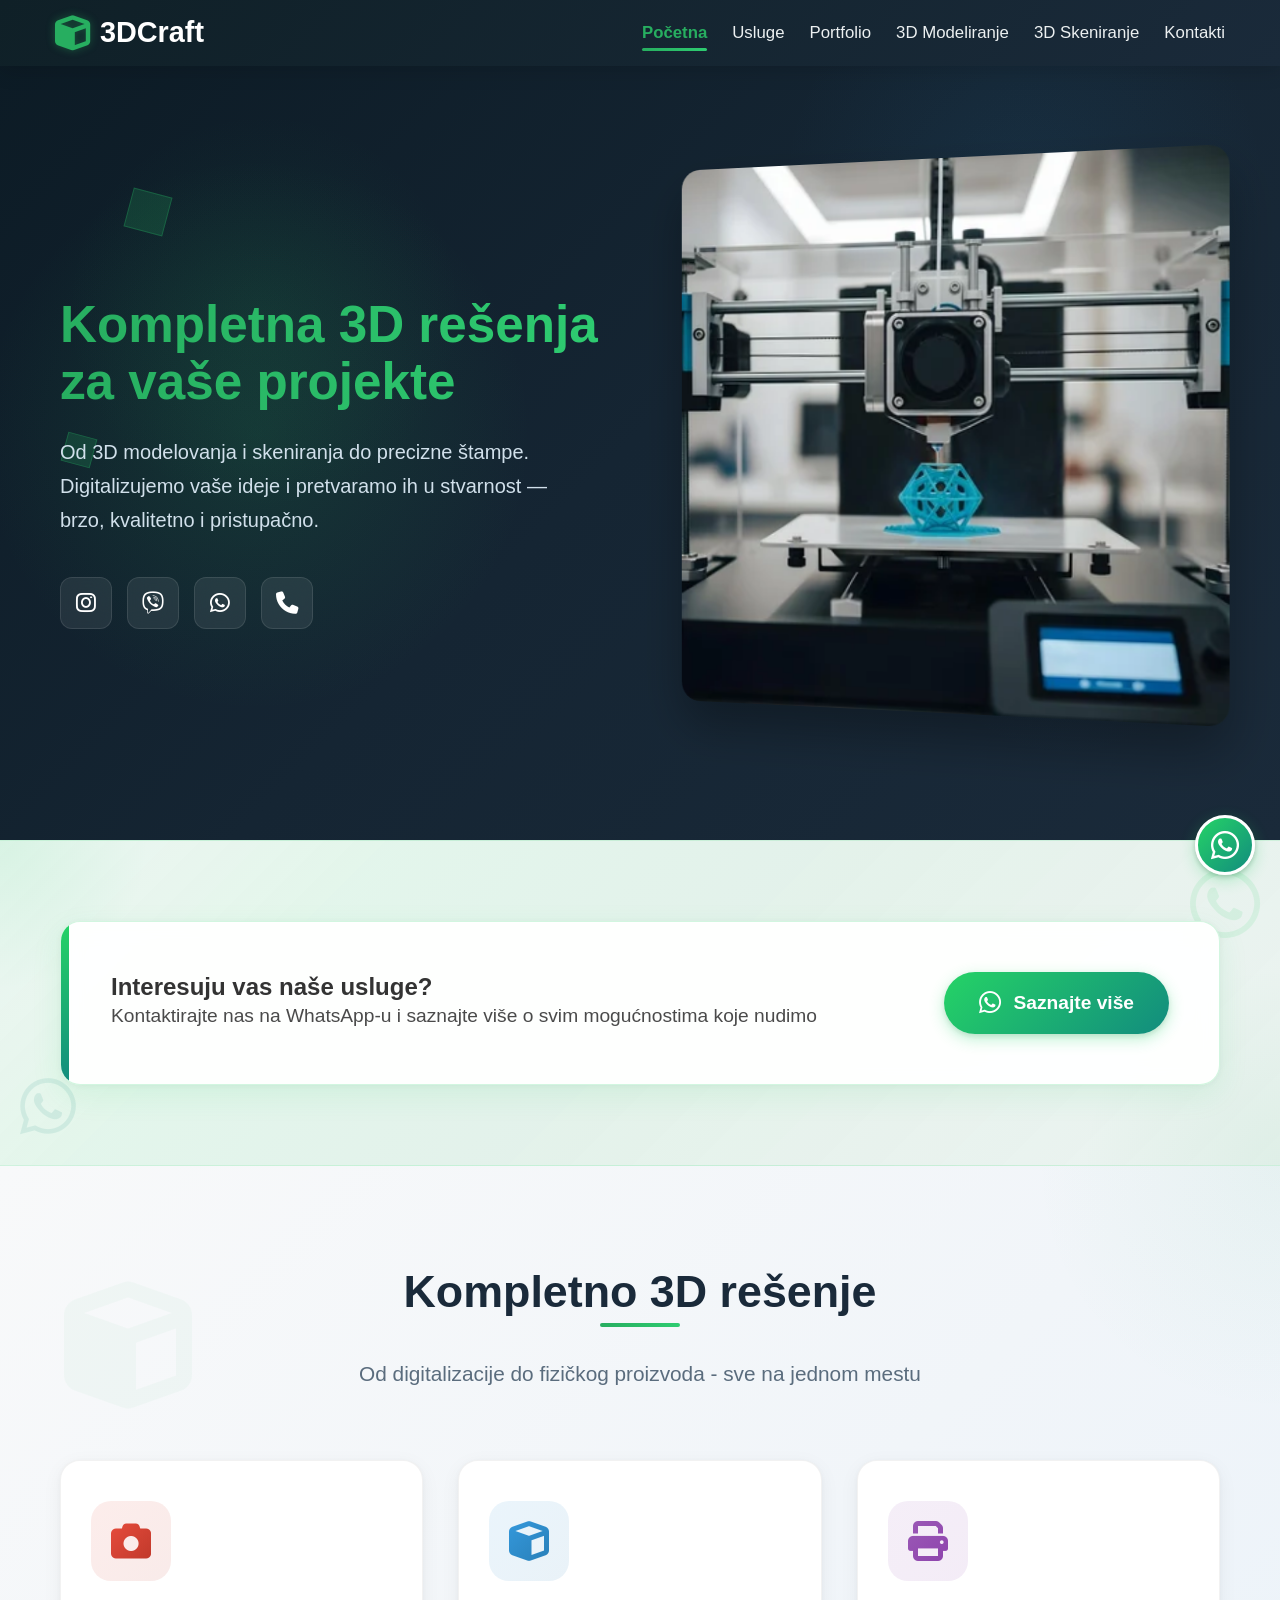
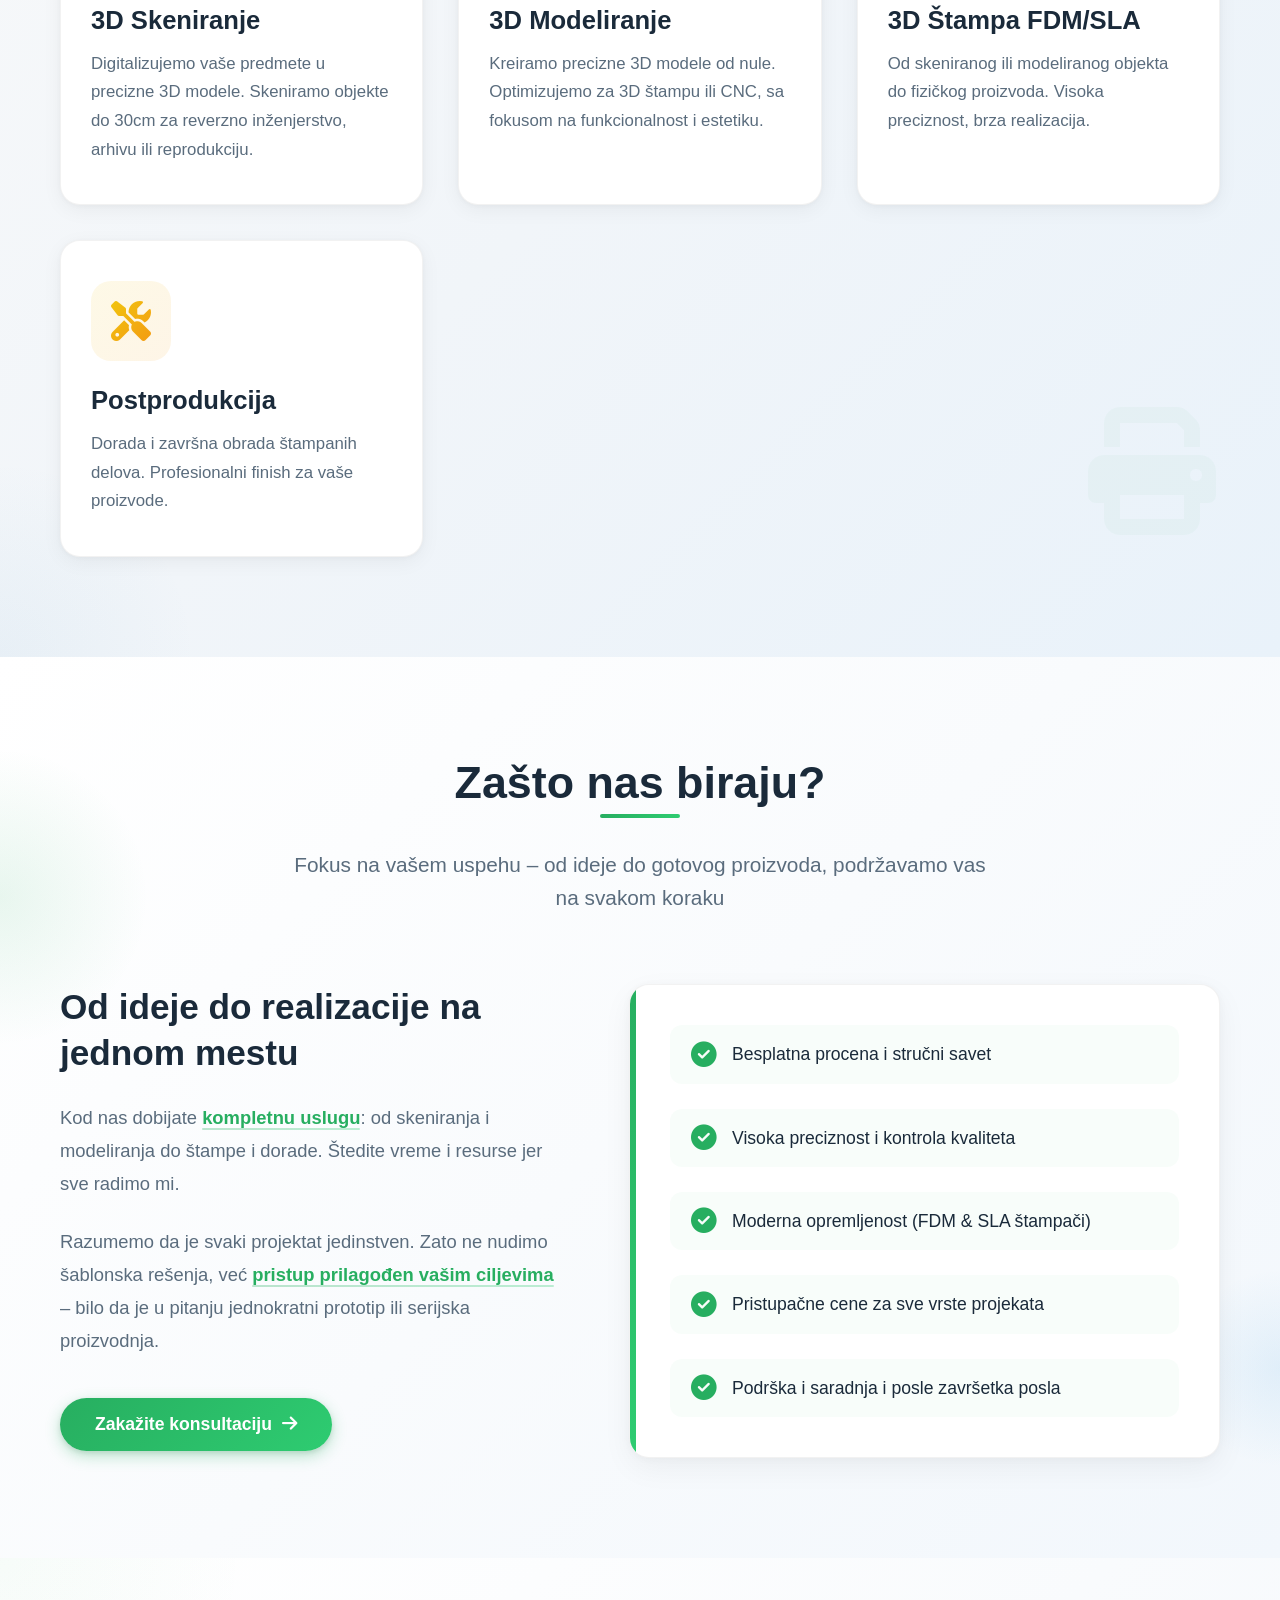
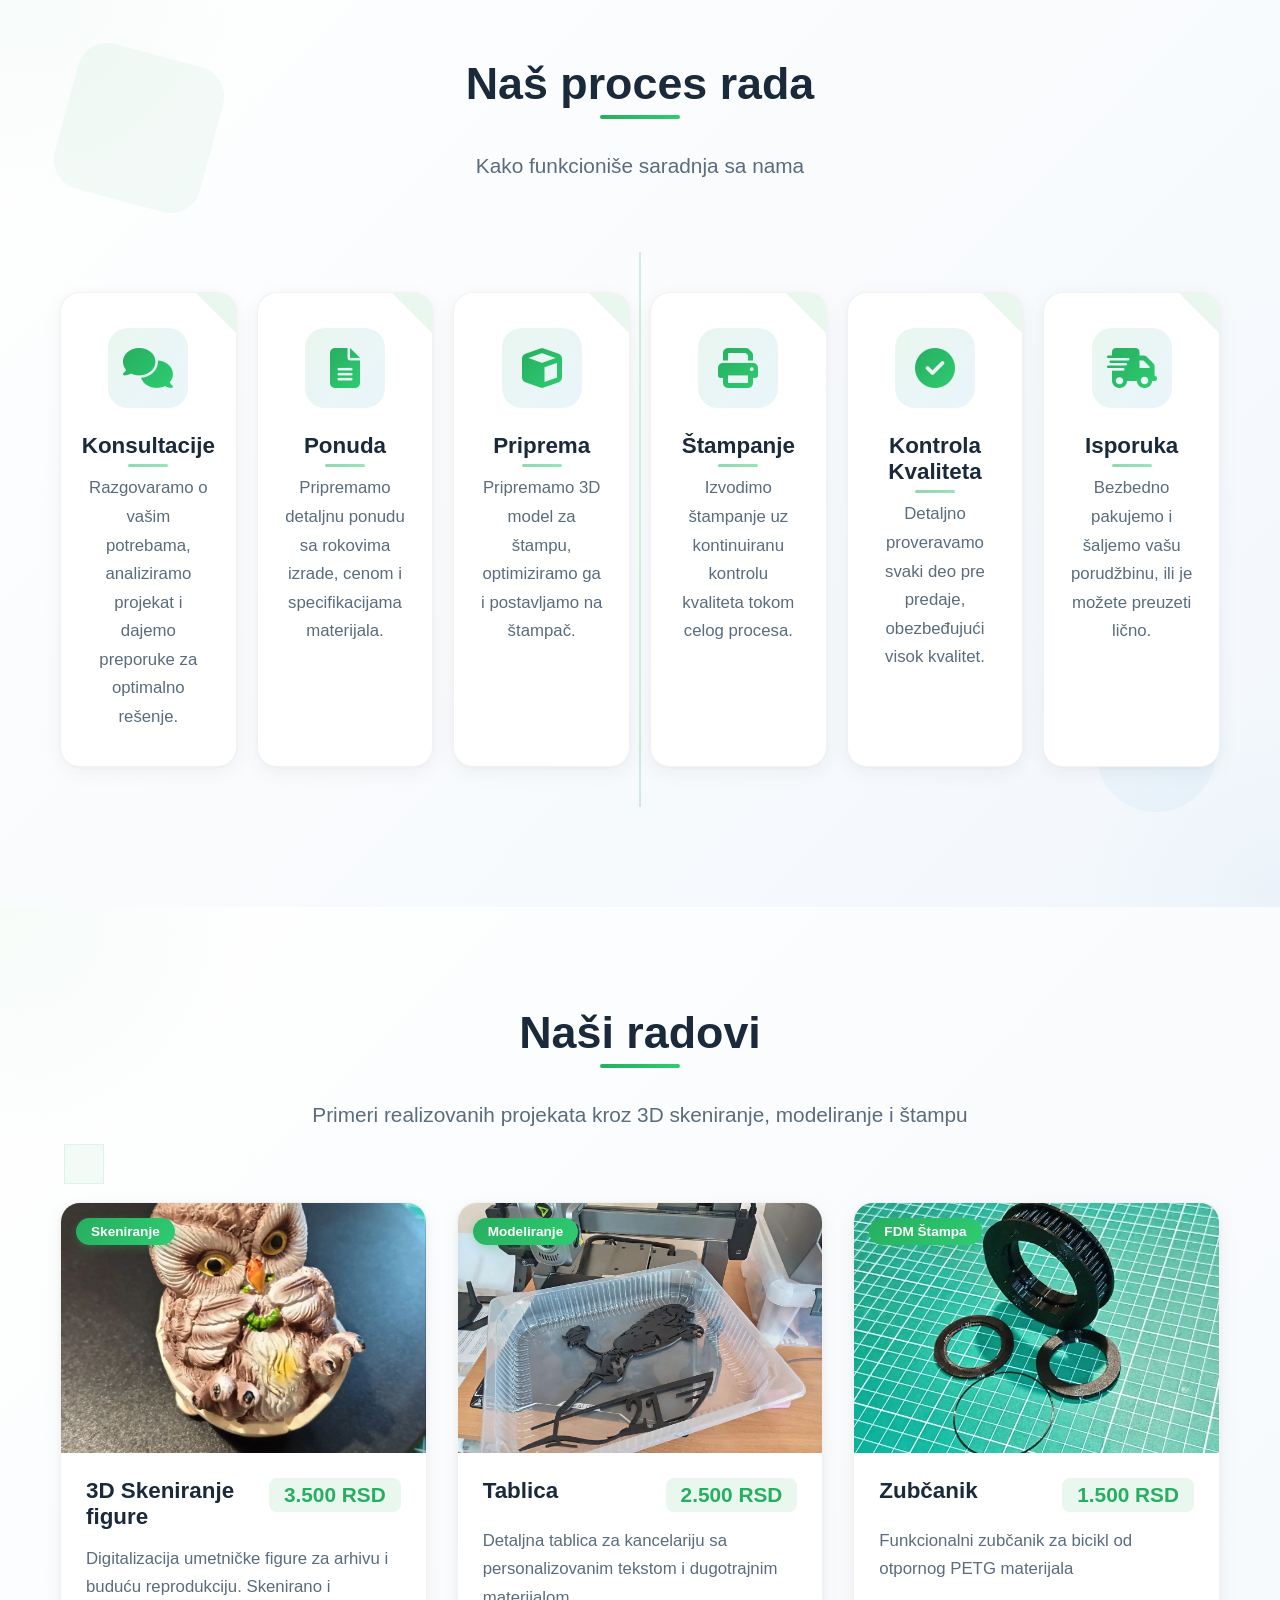
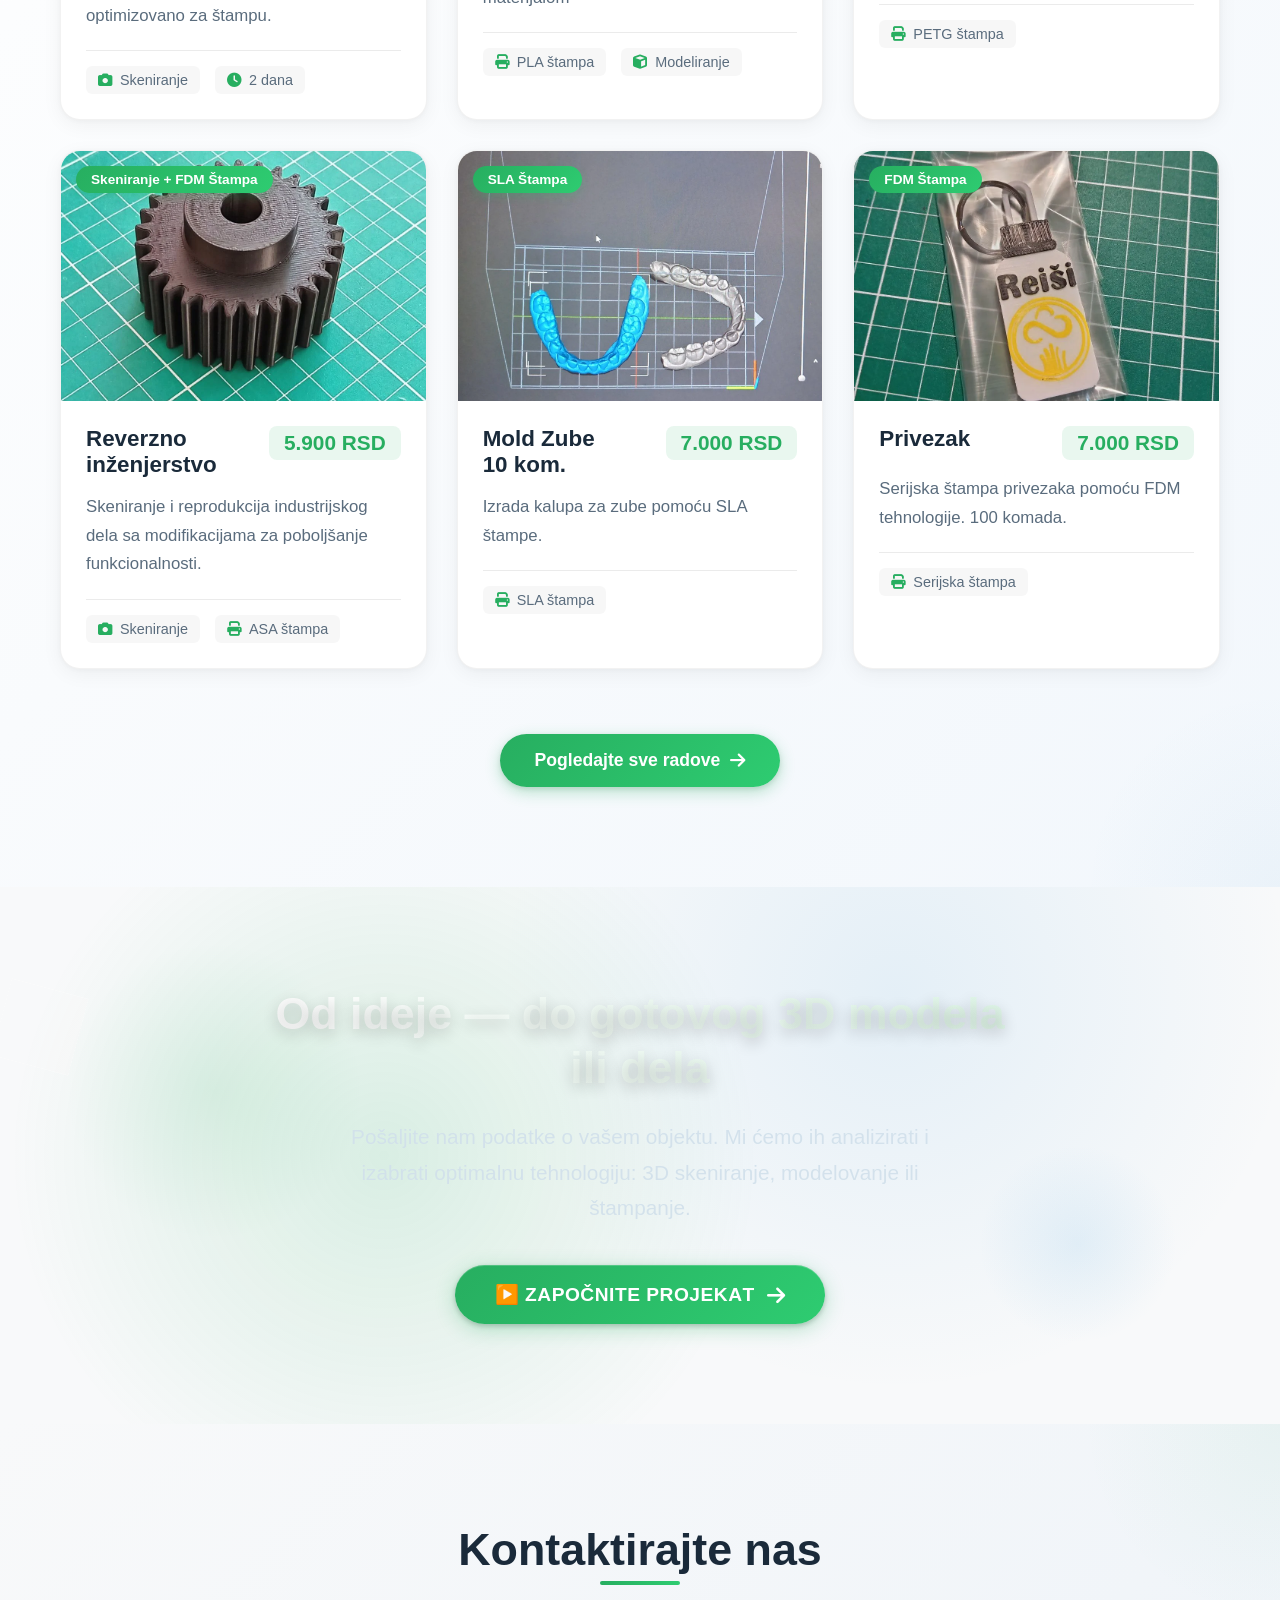
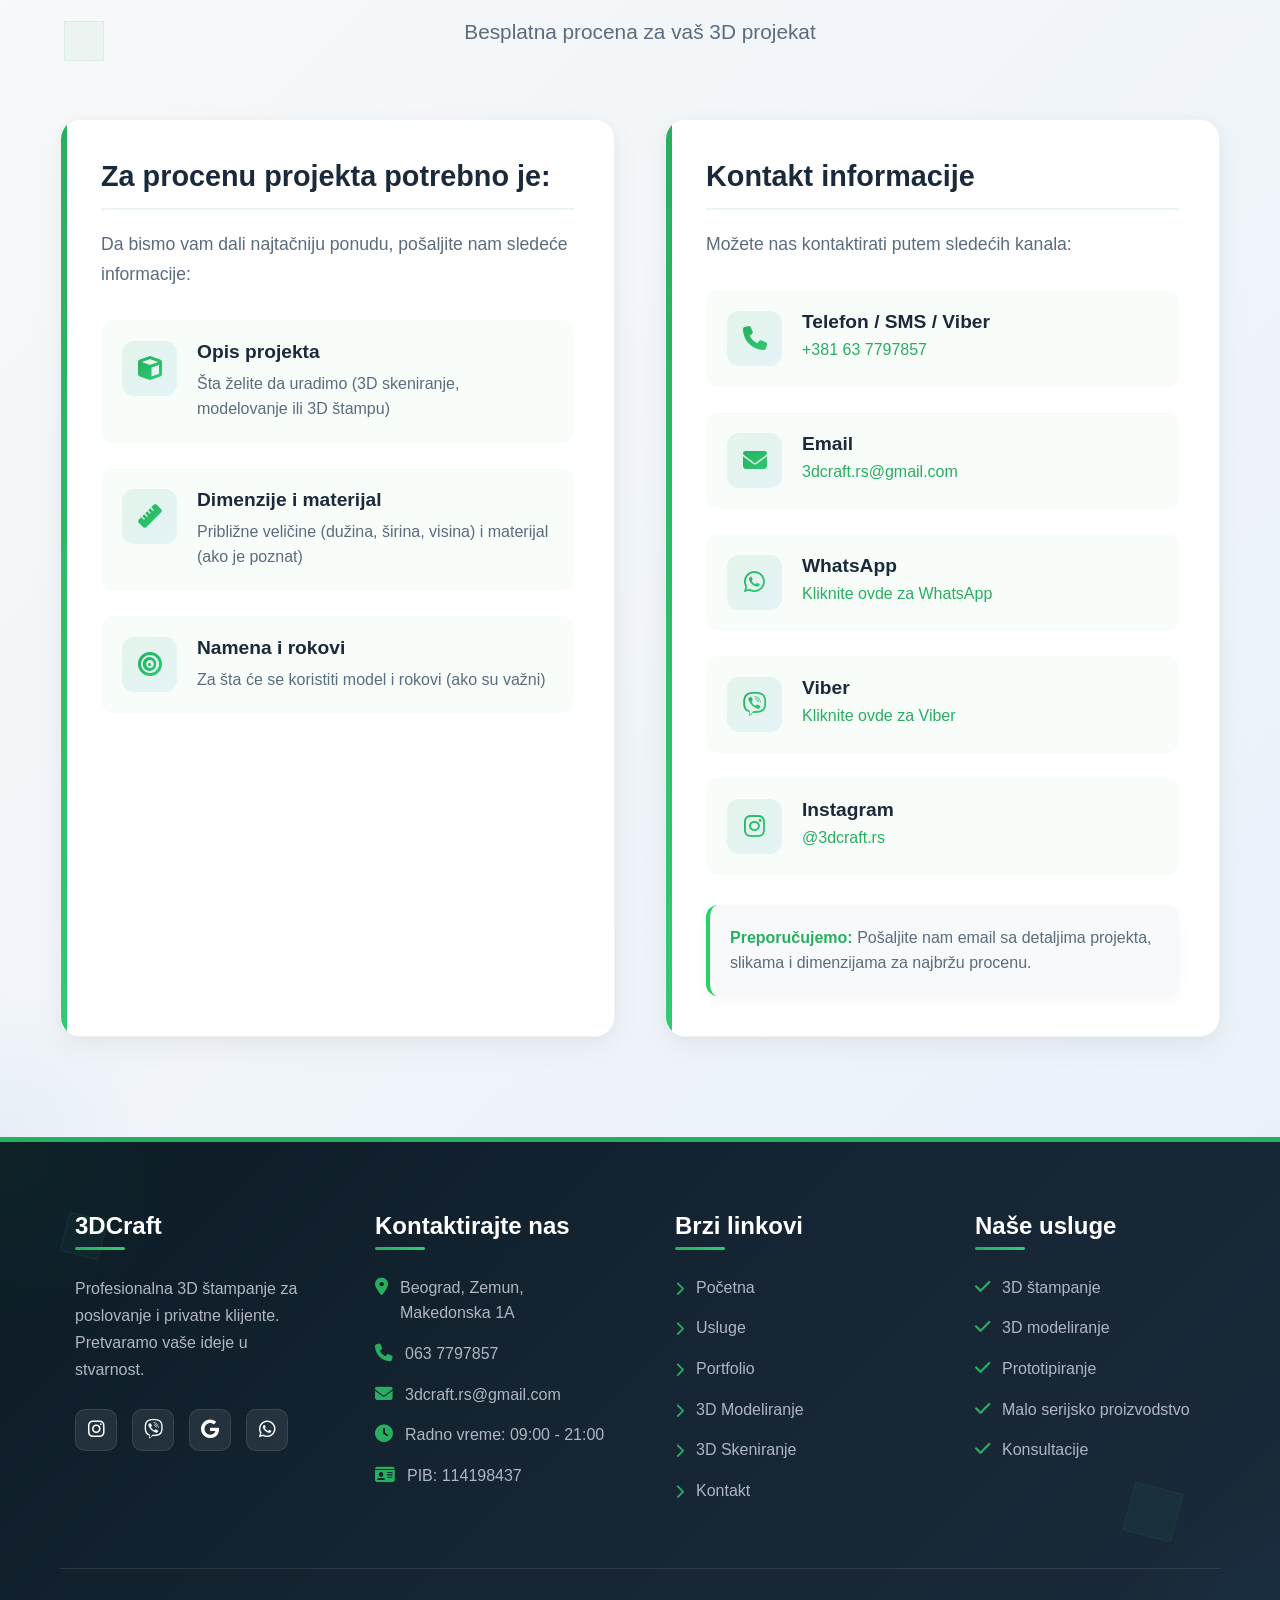
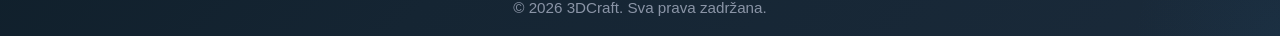
==== commit ac050505: "Added Google Tag Manager" ====
--- a/index.html
+++ b/index.html
@@ -1,51 +1,52 @@
 <!DOCTYPE html>
 <html lang="sr">
+
 <head>
-    <meta charset="UTF-8">
-    <meta name="viewport" content="width=device-width, initial-scale=1.0">
-
-    <title>3DCraft - Početna</title>
-
-        <!-- SEO Meta Tags -->
-    <meta name="description" content="3DCraft - Profesionalna 3D štampa u Beogradu. Prototipiranje, 3D modeliranje, serijska proizvodnja. Brza i precizna izrada. Besplatne konsultacije.">
-    <meta name="keywords" content="3D štampa, 3D štampanje, 3D modeliranje, prototipiranje, Beograd, profesionalna štampa, PLA, PETG, serijska proizvodnja">
-    <meta name="author" content="3DCraft">
-
-        <!-- Open Graph / Social Media -->
-    <meta property="og:title" content="3DCraft - Profesionalna 3D Štampa i Modeliranje | Beograd">
-    <meta property="og:description" content="Profesionalna 3D štampa u Beogradu. Prototipiranje, modeliranje, serijska proizvodnja. Pretvaramo vaše ideje u stvarnost.">
-    <meta property="og:type" content="website">
-    <meta property="og:url" content="https://3dcraft.rs/">
-    <meta property="og:image" content="https://3dcraft.rs/slike/OpenGraphImage.jpg">
-    <meta property="og:image:width" content="500">
-    <meta property="og:image:height" content="500">
-    <meta property="og:image:alt" content="3DCraft - Profesionalna 3D štampa i modeliranje">
-    <meta property="og:locale" content="sr_RS">
-    <meta property="og:site_name" content="3DCraft">
-
-        <!-- Twitter Card -->
-    <meta name="twitter:card" content="summary_large_image">
-    <meta name="twitter:title" content="3DCraft - Profesionalna 3D Štampa i Modeliranje">
-    <meta name="twitter:description" content="Profesionalna 3D štampa u Beogradu. Prototipiranje, modeliranje, serijska proizvodnja.">
-    <meta name="twitter:image" content="https://3dcraft.rs/slike/OpenGraphImage.jpg">
-
-        <!-- Canonical URL -->
-    <link rel="canonical" href="https://3dcraft.rs/">
-
-    <!-- Theme Color -->
-    <meta name="theme-color" content="#4a6cf7">
-
-    <!-- Favicon main -->
-    <link rel="icon" type="image/svg+xml" href="slike/favicon.svg">
-
-    <!-- Favicon Aditional -->
-    <link rel="apple-touch-icon" sizes="180x180" href="slike/apple-touch-icon.png">
-    <link rel="icon" type="image/png" sizes="32x32" href="slike/favicon_32x32.png">
-    <link rel="icon" type="image/png" sizes="16x16" href="slike/favicon_16x16.png">
-    <link rel="icon" type="image/x-icon" href="slike/favicon.ico">
-
-        <!-- Structured Data / JSON-LD -->
-    <script type="application/ld+json">
+  <meta charset="UTF-8">
+  <meta name="viewport" content="width=device-width, initial-scale=1.0">
+
+  <title>3DCraft - Početna</title>
+
+  <!-- SEO Meta Tags -->
+  <meta name="description" content="3DCraft - Profesionalna 3D štampa u Beogradu. Prototipiranje, 3D modeliranje, serijska proizvodnja. Brza i precizna izrada. Besplatne konsultacije.">
+  <meta name="keywords" content="3D štampa, 3D štampanje, 3D modeliranje, prototipiranje, Beograd, profesionalna štampa, PLA, PETG, serijska proizvodnja">
+  <meta name="author" content="3DCraft">
+
+  <!-- Open Graph / Social Media -->
+  <meta property="og:title" content="3DCraft - Profesionalna 3D Štampa i Modeliranje | Beograd">
+  <meta property="og:description" content="Profesionalna 3D štampa u Beogradu. Prototipiranje, modeliranje, serijska proizvodnja. Pretvaramo vaše ideje u stvarnost.">
+  <meta property="og:type" content="website">
+  <meta property="og:url" content="https://3dcraft.rs/">
+  <meta property="og:image" content="https://3dcraft.rs/slike/OpenGraphImage.jpg">
+  <meta property="og:image:width" content="500">
+  <meta property="og:image:height" content="500">
+  <meta property="og:image:alt" content="3DCraft - Profesionalna 3D štampa i modeliranje">
+  <meta property="og:locale" content="sr_RS">
+  <meta property="og:site_name" content="3DCraft">
+
+  <!-- Twitter Card -->
+  <meta name="twitter:card" content="summary_large_image">
+  <meta name="twitter:title" content="3DCraft - Profesionalna 3D Štampa i Modeliranje">
+  <meta name="twitter:description" content="Profesionalna 3D štampa u Beogradu. Prototipiranje, modeliranje, serijska proizvodnja.">
+  <meta name="twitter:image" content="https://3dcraft.rs/slike/OpenGraphImage.jpg">
+
+  <!-- Canonical URL -->
+  <link rel="canonical" href="https://3dcraft.rs/">
+
+  <!-- Theme Color -->
+  <meta name="theme-color" content="#4a6cf7">
+
+  <!-- Favicon main -->
+  <link rel="icon" type="image/svg+xml" href="slike/favicon.svg">
+
+  <!-- Favicon Aditional -->
+  <link rel="apple-touch-icon" sizes="180x180" href="slike/apple-touch-icon.png">
+  <link rel="icon" type="image/png" sizes="32x32" href="slike/favicon_32x32.png">
+  <link rel="icon" type="image/png" sizes="16x16" href="slike/favicon_16x16.png">
+  <link rel="icon" type="image/x-icon" href="slike/favicon.ico">
+
+  <!-- Structured Data / JSON-LD -->
+  <script type="application/ld+json">
     {
         "@context": "https://schema.org",
         "@type": "LocalBusiness",
@@ -75,698 +76,644 @@
     }
     </script>
 
-    <!-- Content Security Policy -->
-    <meta http-equiv="X-Content-Type-Options" content="nosniff">
-    <meta http-equiv="Referrer-Policy" content="strict-origin-when-cross-origin">
-    <link rel="preconnect" href="https://www.googletagmanager.com">
-
-        <!-- Google Analytics & Ads -->
-    <script async src="https://www.googletagmanager.com/gtag/js?id=G-KW1CXMP24K"></script>
-    <script>
+  <!-- Content Security Policy -->
+  <meta http-equiv="X-Content-Type-Options" content="nosniff">
+  <meta http-equiv="Referrer-Policy" content="strict-origin-when-cross-origin">
+  <link rel="preconnect" href="https://www.googletagmanager.com">
+
+  <!-- Google Analytics & Ads -->
+  <script async src="https://www.googletagmanager.com/gtag/js?id=G-KW1CXMP24K"></script>
+  <script>
     window.dataLayer = window.dataLayer || [];
-    function gtag(){dataLayer.push(arguments);}
+    function gtag() { dataLayer.push(arguments); }
     gtag('js', new Date());
-    
+
     // Конфигурация обоих ID
     gtag('config', 'G-KW1CXMP24K');
     gtag('config', 'AW-17674171292');
-    </script>
-
-    <!-- Google Site Verification -->
-    <meta name="google-site-verification" content="dmfNfQ1UC3axuBxFDXp42YPXIk1BVEnqMZJqJJiS6Xc" />
-    
-    <!-- Font Awesome -->
-    <link rel="preconnect" href="https://cdnjs.cloudflare.com">
-    <link rel="preload" as="style" href="https://cdnjs.cloudflare.com/ajax/libs/font-awesome/6.4.0/css/all.min.css">
-    <link rel="stylesheet" href="https://cdnjs.cloudflare.com/ajax/libs/font-awesome/6.4.0/css/all.min.css" media="print" onload="this.onload=null;this.media='all'">
-    <noscript><link rel="stylesheet" href="https://cdnjs.cloudflare.com/ajax/libs/font-awesome/6.4.0/css/all.min.css"></noscript>
-
-    <!-- Styles по структуре сайта -->
-    <link rel="stylesheet" href="styles/index/index.css">
-
-    <!-- Объединенный файл footer + header + hero -->
-    <script src="js/index/index.js"></script>
-
-    <link rel="preload" 
-      as="image" 
-      href="slikeWEBP/3d-pecat_new-525.webp"
-      imagesrcset="slikeWEBP/3d-pecat_new-525.webp 525w,
-                   slikeWEBP/3d-pecat_new-400.webp 400w"
-      imagesizes="(max-width: 768px) 100vw, 525px">
+  </script>
+
+  <!-- Google Tag Manager -->
+  <script>(function (w, d, s, l, i) {
+      w[l] = w[l] || []; w[l].push({
+        'gtm.start':
+          new Date().getTime(), event: 'gtm.js'
+      }); var f = d.getElementsByTagName(s)[0],
+        j = d.createElement(s), dl = l != 'dataLayer' ? '&l=' + l : ''; j.async = true; j.src =
+          'https://www.googletagmanager.com/gtm.js?id=' + i + dl; f.parentNode.insertBefore(j, f);
+    })(window, document, 'script', 'dataLayer', 'GTM-K3MCHMFL');</script>
+  <!-- End Google Tag Manager -->
+
+  <!-- Google Site Verification -->
+  <meta name="google-site-verification" content="dmfNfQ1UC3axuBxFDXp42YPXIk1BVEnqMZJqJJiS6Xc" />
+
+  <!-- Font Awesome -->
+  <link rel="preconnect" href="https://cdnjs.cloudflare.com">
+  <link rel="preload" as="style" href="https://cdnjs.cloudflare.com/ajax/libs/font-awesome/6.4.0/css/all.min.css">
+  <link rel="stylesheet" href="https://cdnjs.cloudflare.com/ajax/libs/font-awesome/6.4.0/css/all.min.css" media="print" onload="this.onload=null;this.media='all'">
+  <noscript>
+    <link rel="stylesheet" href="https://cdnjs.cloudflare.com/ajax/libs/font-awesome/6.4.0/css/all.min.css">
+  </noscript>
+
+  <!-- Styles по структуре сайта -->
+  <link rel="stylesheet" href="styles/index/index.css">
+
+  <!-- Объединенный файл footer + header + hero -->
+  <script src="js/index/index.js"></script>
+
+  <link rel="preload" as="image" href="slikeWEBP/3d-pecat_new-525.webp" imagesrcset="slikeWEBP/3d-pecat_new-525.webp 525w,
+                   slikeWEBP/3d-pecat_new-400.webp 400w" imagesizes="(max-width: 768px) 100vw, 525px">
 </head>
+
 <body>
-    <header id="header">
-        <div class="container">
-            <nav class="navbar">
-                <a href="index.html" class="logo"><i class="fas fa-cube"></i>3DCraft</a>
-                <ul class="nav-links">
-                    <li><a href="index.html" class="active">Početna</a></li>
-                    <li><a href="usluge.html">Usluge</a></li>
-                    <li><a href="portfolio.html">Portfolio</a></li>
-                    <li><a href="modeliranje.html">3D Modeliranje</a></li>
-                    <li><a href="skeniranje.html">3D Skeniranje</a></li>
-                    <li><a href="kontakti.html">Kontakti</a></li>
-                </ul>
-                <div class="mobile-menu">
-                    <i class="fas fa-bars"></i>
-                </div>
-            </nav>
-        </div>
-    </header>
-
-    <!-- Hero Section -->
-    <section class="hero-block" id="home" aria-label="Hero section">
-        <!-- Декоративные CSS-элементы -->
-        <div class="cube"></div>
-        <div class="cube"></div>
-        <div class="cube"></div>
-        
-        <div class="container">
-            <div class="hero-wrapper">
-                <div class="hero-text">
-                    <h1 class="hero-title"><br>Kompletna 3D rešenja za vaše projekte</h1>
-                    <p class="hero-description">Od 3D modelovanja i skeniranja do precizne štampe. Digitalizujemo vaše ideje i pretvaramo ih u stvarnost — brzo, kvalitetno i pristupačno.</p>
-                    
-                    <div class="hero-social" aria-label="Social media links">
-                        <a href="https://www.instagram.com/3dcraft.rs/" 
-                        target="_blank" 
-                        rel="noopener noreferrer" 
-                        aria-label="Instagram"
-                        onclick="gtag('event', 'conversion', {'send_to': 'AW-17674171292/ads_conversion_hero'});">
-                            <i class="fab fa-instagram"></i>
-                        </a>
-                        <a href="https://connect.viber.com/business/12ac4904-b624-11ef-a6f8-16a66f780fba" 
-                        target="_blank" 
-                        rel="noopener noreferrer" 
-                        aria-label="Viber"
-                        onclick="gtag('event', 'conversion', {'send_to': 'AW-17674171292/ads_conversion_hero'});">
-                            <i class="fab fa-viber"></i>
-                        </a>
-                        <a href="https://wa.me/381637797857" 
-                        target="_blank" 
-                        rel="noopener noreferrer" 
-                        aria-label="Whatsapp"
-                        onclick="gtag('event', 'conversion', {'send_to': 'AW-17674171292/ads_conversion_hero'});">
-                            <i class="fab fa-whatsapp"></i>
-                        </a>
-                        <a href="tel:+381637797857" 
-                        aria-label="Telefon" 
-                        title="+381 63 7797857"
-                        onclick="gtag('event', 'conversion', {'send_to': 'AW-17674171292/ads_conversion_hero'});">
-                            <i class="fas fa-phone"></i>
-                        </a>
-                    </div>
-                </div>
-                
-                <div class="hero-image">
-                    <div class="image-wrapper">
-                        <!-- ОБНОВЛЕННЫЙ КОД -->
-                        <picture>
-                            <!-- WebP с адаптивными размерами -->
-                            <source 
-                                media="(max-width: 768px)"
-                                srcset="slikeWEBP/3d-pecat_new-400.webp"
-                                type="image/webp">
-                            <source 
-                                media="(min-width: 769px)"
-                                srcset="slikeWEBP/3d-pecat_new-525.webp"
-                                type="image/webp">
-                            
-                            <!-- Fallback -->
-                            <img 
-                                src="slikeWEBP/3d-pecat_new-525.webp" 
-                                srcset="slikeWEBP/3d-pecat_new-525.webp 525w,
-                                        slikeWEBP/3d-pecat_new-400.webp 400w"
-                                sizes="(max-width: 768px) 100vw, 525px"
-                                alt="3D Stampa, Modeliranje i Skeniranje - 3DCraft"
-                                width="525"
-                                height="525"
-                                loading="eager"
-                                fetchpriority="high"
-                                decoding="async">
-                        </picture>
-                    </div>
-                </div>
-            </div>
-        </div>
-    </section>
-
-    <!-- WhatsApp CTA Section -->
-    <section class="whatsapp-cta-section">
-        <div class="whatsapp-decor whatsapp-1">
+  <!-- Google Tag Manager (noscript) -->
+  <noscript><iframe src="https://www.googletagmanager.com/ns.html?id=GTM-K3MCHMFL" height="0" width="0" style="display:none;visibility:hidden"></iframe></noscript>
+  <!-- End Google Tag Manager (noscript) -->
+  <header id="header">
+    <div class="container">
+      <nav class="navbar">
+        <a href="index.html" class="logo"><i class="fas fa-cube"></i>3DCraft</a>
+        <ul class="nav-links">
+          <li><a href="index.html" class="active">Početna</a></li>
+          <li><a href="usluge.html">Usluge</a></li>
+          <li><a href="portfolio.html">Portfolio</a></li>
+          <li><a href="modeliranje.html">3D Modeliranje</a></li>
+          <li><a href="skeniranje.html">3D Skeniranje</a></li>
+          <li><a href="kontakti.html">Kontakti</a></li>
+        </ul>
+        <div class="mobile-menu">
+          <i class="fas fa-bars"></i>
+        </div>
+      </nav>
+    </div>
+  </header>
+
+  <!-- Hero Section -->
+  <section class="hero-block" id="home" aria-label="Hero section">
+    <!-- Декоративные CSS-элементы -->
+    <div class="cube"></div>
+    <div class="cube"></div>
+    <div class="cube"></div>
+
+    <div class="container">
+      <div class="hero-wrapper">
+        <div class="hero-text">
+          <h1 class="hero-title"><br>Kompletna 3D rešenja za vaše projekte</h1>
+          <p class="hero-description">Od 3D modelovanja i skeniranja do precizne štampe. Digitalizujemo vaše ideje i pretvaramo ih u stvarnost — brzo, kvalitetno i pristupačno.</p>
+
+          <div class="hero-social" aria-label="Social media links">
+            <a href="https://www.instagram.com/3dcraft.rs/" target="_blank" rel="noopener noreferrer" aria-label="Instagram" onclick="gtag('event', 'conversion', {'send_to': 'AW-17674171292/ads_conversion_hero'});">
+              <i class="fab fa-instagram"></i>
+            </a>
+            <a href="https://connect.viber.com/business/12ac4904-b624-11ef-a6f8-16a66f780fba" target="_blank" rel="noopener noreferrer" aria-label="Viber" onclick="gtag('event', 'conversion', {'send_to': 'AW-17674171292/ads_conversion_hero'});">
+              <i class="fab fa-viber"></i>
+            </a>
+            <a href="https://wa.me/381637797857" target="_blank" rel="noopener noreferrer" aria-label="Whatsapp" onclick="gtag('event', 'conversion', {'send_to': 'AW-17674171292/ads_conversion_hero'});">
+              <i class="fab fa-whatsapp"></i>
+            </a>
+            <a href="tel:+381637797857" aria-label="Telefon" title="+381 63 7797857" onclick="gtag('event', 'conversion', {'send_to': 'AW-17674171292/ads_conversion_hero'});">
+              <i class="fas fa-phone"></i>
+            </a>
+          </div>
+        </div>
+
+        <div class="hero-image">
+          <div class="image-wrapper">
+            <!-- ОБНОВЛЕННЫЙ КОД -->
+            <picture>
+              <!-- WebP с адаптивными размерами -->
+              <source media="(max-width: 768px)" srcset="slikeWEBP/3d-pecat_new-400.webp" type="image/webp">
+              <source media="(min-width: 769px)" srcset="slikeWEBP/3d-pecat_new-525.webp" type="image/webp">
+
+              <!-- Fallback -->
+              <img src="slikeWEBP/3d-pecat_new-525.webp" srcset="slikeWEBP/3d-pecat_new-525.webp 525w,
+                                        slikeWEBP/3d-pecat_new-400.webp 400w" sizes="(max-width: 768px) 100vw, 525px" alt="3D Stampa, Modeliranje i Skeniranje - 3DCraft" width="525" height="525" loading="eager" fetchpriority="high" decoding="async">
+            </picture>
+          </div>
+        </div>
+      </div>
+    </div>
+  </section>
+
+  <!-- WhatsApp CTA Section -->
+  <section class="whatsapp-cta-section">
+    <div class="whatsapp-decor whatsapp-1">
+      <i class="fab fa-whatsapp"></i>
+    </div>
+    <div class="whatsapp-decor whatsapp-2">
+      <i class="fab fa-whatsapp"></i>
+    </div>
+
+    <div class="container">
+      <div class="whatsapp-cta-content">
+        <div class="whatsapp-cta-text">
+          <h2>Interesuju vas naše usluge?</h2>
+          <p>Kontaktirajte nas na WhatsApp-u i saznajte više o svim mogućnostima koje nudimo</p>
+        </div>
+        <div class="whatsapp-cta-button">
+          <a href="https://wa.me/381637797857?text=Zdravo! Interesuju me vaše usluge. Možete li mi dati više informacija?" class="whatsapp-cta-btn" target="_blank" rel="noopener noreferrer" onclick="gtag('event', 'conversion', {'send_to': 'AW-17674171292/ads_conversion_wa'});">
             <i class="fab fa-whatsapp"></i>
-        </div>
-        <div class="whatsapp-decor whatsapp-2">
-            <i class="fab fa-whatsapp"></i>
-        </div>
-        
-        <div class="container">
-            <div class="whatsapp-cta-content">
-                <div class="whatsapp-cta-text">
-                    <h2>Interesuju vas naše usluge?</h2>
-                    <p>Kontaktirajte nas na WhatsApp-u i saznajte više o svim mogućnostima koje nudimo</p>
-                </div>
-                <div class="whatsapp-cta-button">
-                    <a href="https://wa.me/381637797857?text=Zdravo! Interesuju me vaše usluge. Možete li mi dati više informacija?" 
-                        class="whatsapp-cta-btn" 
-                        target="_blank" 
-                        rel="noopener noreferrer"
-                        onclick="gtag('event', 'conversion', {'send_to': 'AW-17674171292/ads_conversion_wa'});">
-                        <i class="fab fa-whatsapp"></i>
-                        Saznajte više
-                    </a>
-                </div>
-            </div>
-        </div>
-    </section>
-
-    <main>
+            Saznajte više
+          </a>
+        </div>
+      </div>
+    </div>
+  </section>
+
+  <main>
     <!-- Features Section -->
     <section class="features-section" id="features">
-        <div class="decor-element decor-1">
-            <i class="fas fa-cube"></i>
-        </div>
-        <div class="decor-element decor-2">
-            <i class="fas fa-print"></i>
-        </div>
-        
-        <div class="container">
-            <div class="section-title">
-                <h2>Kompletno 3D rešenje</h2>
-                <p>Od digitalizacije do fizičkog proizvoda - sve na jednom mestu</p>
-            </div>
-            <div class="features-grid">
-                <div class="feature-card">
-                    <div class="feature-icon">
-                        <i class="fas fa-camera"></i>
-                    </div>
-                    <h3>3D Skeniranje</h3>
-                    <p>Digitalizujemo vaše predmete u precizne 3D modele. Skeniramo objekte do 30cm za reverzno inženjerstvo, arhivu ili reprodukciju.</p>
-                </div>
-                <div class="feature-card">
-                    <div class="feature-icon">
-                        <i class="fas fa-cube"></i>
-                    </div>
-                    <h3>3D Modeliranje</h3>
-                    <p>Kreiramo precizne 3D modele od nule. Optimizujemo za 3D štampu ili CNC, sa fokusom na funkcionalnost i estetiku.</p>
-                </div>
-                <div class="feature-card">
-                    <div class="feature-icon">
-                        <i class="fas fa-print"></i>
-                    </div>
-                    <h3>3D Štampa FDM/SLA</h3>
-                    <p>Od skeniranog ili modeliranog objekta do fizičkog proizvoda. Visoka preciznost, brza realizacija.</p>
-                </div>
-                <div class="feature-card">
-                    <div class="feature-icon">
-                        <i class="fas fa-tools"></i>
-                    </div>
-                    <h3>Postprodukcija</h3>
-                    <p>Dorada i završna obrada štampanih delova. Profesionalni finish za vaše proizvode.</p>
-                </div>
-            </div>
-        </div>
+      <div class="decor-element decor-1">
+        <i class="fas fa-cube"></i>
+      </div>
+      <div class="decor-element decor-2">
+        <i class="fas fa-print"></i>
+      </div>
+
+      <div class="container">
+        <div class="section-title">
+          <h2>Kompletno 3D rešenje</h2>
+          <p>Od digitalizacije do fizičkog proizvoda - sve na jednom mestu</p>
+        </div>
+        <div class="features-grid">
+          <div class="feature-card">
+            <div class="feature-icon">
+              <i class="fas fa-camera"></i>
+            </div>
+            <h3>3D Skeniranje</h3>
+            <p>Digitalizujemo vaše predmete u precizne 3D modele. Skeniramo objekte do 30cm za reverzno inženjerstvo, arhivu ili reprodukciju.</p>
+          </div>
+          <div class="feature-card">
+            <div class="feature-icon">
+              <i class="fas fa-cube"></i>
+            </div>
+            <h3>3D Modeliranje</h3>
+            <p>Kreiramo precizne 3D modele od nule. Optimizujemo za 3D štampu ili CNC, sa fokusom na funkcionalnost i estetiku.</p>
+          </div>
+          <div class="feature-card">
+            <div class="feature-icon">
+              <i class="fas fa-print"></i>
+            </div>
+            <h3>3D Štampa FDM/SLA</h3>
+            <p>Od skeniranog ili modeliranog objekta do fizičkog proizvoda. Visoka preciznost, brza realizacija.</p>
+          </div>
+          <div class="feature-card">
+            <div class="feature-icon">
+              <i class="fas fa-tools"></i>
+            </div>
+            <h3>Postprodukcija</h3>
+            <p>Dorada i završna obrada štampanih delova. Profesionalni finish za vaše proizvode.</p>
+          </div>
+        </div>
+      </div>
     </section>
 
     <!-- Advantages Section -->
     <section class="advantages-section" id="advantages">
-        <div class="decor-circle decor-circle-1"></div>
-        <div class="decor-circle decor-circle-2"></div>
-        
-        <div class="container">
-            <div class="section-title">
-                <h2>Zašto nas biraju?</h2>
-                <p>Fokus na vašem uspehu – od ideje do gotovog proizvoda, podržavamo vas na svakom koraku</p>
-            </div>
-            <div class="advantages-content">
-                <div class="advantages-text">
-                    <h3>Od ideje do realizacije na jednom mestu</h3>
-                    <p>Kod nas dobijate <strong>kompletnu uslugu</strong>: od skeniranja i modeliranja do štampe i dorade. Štedite vreme i resurse jer sve radimo mi.</p>
-                    <p>Razumemo da je svaki projektat jedinstven. Zato ne nudimo šablonska rešenja, već <strong>pristup prilagođen vašim ciljevima</strong> – bilo da je u pitanju jednokratni prototip ili serijska proizvodnja.</p>
-                    <a href="kontakti.html" class="advantages-btn">Zakažite konsultaciju <i class="fas fa-arrow-right"></i></a>
-                </div>
-                <div class="advantages-list">
-                    <div class="advantage-item">
-                        <i class="fas fa-check-circle"></i>
-                        <span>Besplatna procena i stručni savet</span>
-                    </div>
-                    <div class="advantage-item">
-                        <i class="fas fa-check-circle"></i>
-                        <span>Visoka preciznost i kontrola kvaliteta</span>
-                    </div>
-                    <div class="advantage-item">
-                        <i class="fas fa-check-circle"></i>
-                        <span>Moderna opremljenost (FDM & SLA štampači)</span>
-                    </div>
-                    <div class="advantage-item">
-                        <i class="fas fa-check-circle"></i>
-                        <span>Pristupačne cene za sve vrste projekata</span>
-                    </div>
-                    <div class="advantage-item">
-                        <i class="fas fa-check-circle"></i>
-                        <span>Podrška i saradnja i posle završetka posla</span>
-                    </div>
-                </div>
-            </div>
-        </div>
+      <div class="decor-circle decor-circle-1"></div>
+      <div class="decor-circle decor-circle-2"></div>
+
+      <div class="container">
+        <div class="section-title">
+          <h2>Zašto nas biraju?</h2>
+          <p>Fokus na vašem uspehu – od ideje do gotovog proizvoda, podržavamo vas na svakom koraku</p>
+        </div>
+        <div class="advantages-content">
+          <div class="advantages-text">
+            <h3>Od ideje do realizacije na jednom mestu</h3>
+            <p>Kod nas dobijate <strong>kompletnu uslugu</strong>: od skeniranja i modeliranja do štampe i dorade. Štedite vreme i resurse jer sve radimo mi.</p>
+            <p>Razumemo da je svaki projektat jedinstven. Zato ne nudimo šablonska rešenja, već <strong>pristup prilagođen vašim ciljevima</strong> – bilo da je u pitanju jednokratni prototip ili serijska proizvodnja.</p>
+            <a href="kontakti.html" class="advantages-btn">Zakažite konsultaciju <i class="fas fa-arrow-right"></i></a>
+          </div>
+          <div class="advantages-list">
+            <div class="advantage-item">
+              <i class="fas fa-check-circle"></i>
+              <span>Besplatna procena i stručni savet</span>
+            </div>
+            <div class="advantage-item">
+              <i class="fas fa-check-circle"></i>
+              <span>Visoka preciznost i kontrola kvaliteta</span>
+            </div>
+            <div class="advantage-item">
+              <i class="fas fa-check-circle"></i>
+              <span>Moderna opremljenost (FDM & SLA štampači)</span>
+            </div>
+            <div class="advantage-item">
+              <i class="fas fa-check-circle"></i>
+              <span>Pristupačne cene za sve vrste projekata</span>
+            </div>
+            <div class="advantage-item">
+              <i class="fas fa-check-circle"></i>
+              <span>Podrška i saradnja i posle završetka posla</span>
+            </div>
+          </div>
+        </div>
+      </div>
     </section>
 
     <!-- Process Section -->
     <section class="process-section">
-        <div class="decor-shape decor-shape-1"></div>
-        <div class="decor-shape decor-shape-2"></div>
-        
-        <div class="container">
-            <div class="section-title">
-                <h2>Naš proces rada</h2>
-                <p>Kako funkcioniše saradnja sa nama</p>
-            </div>
-            
-            <div class="process-flow">
-                <div class="flow-line"></div>
-                <div class="process-steps">
-                    <div class="process-step">
-                        <div class="step-corner"></div>
-                        <div class="step-icon">
-                            <i class="fas fa-comments"></i>
-                        </div>
-                        <h3>Konsultacije</h3>
-                        <p>Razgovaramo o vašim potrebama, analiziramo projekat i dajemo preporuke za optimalno rešenje.</p>
-                    </div>
-                    
-                    <div class="process-step">
-                        <div class="step-corner"></div>
-                        <div class="step-icon">
-                            <i class="fas fa-file-alt"></i>
-                        </div>
-                        <h3>Ponuda</h3>
-                        <p>Pripremamo detaljnu ponudu sa rokovima izrade, cenom i specifikacijama materijala.</p>
-                    </div>
-                    
-                    <div class="process-step">
-                        <div class="step-corner"></div>
-                        <div class="step-icon">
-                            <i class="fas fa-cube"></i>
-                        </div>
-                        <h3>Priprema</h3>
-                        <p>Pripremamo 3D model za štampu, optimiziramo ga i postavljamo na štampač.</p>
-                    </div>
-                    
-                    <div class="process-step">
-                        <div class="step-corner"></div>
-                        <div class="step-icon">
-                            <i class="fas fa-print"></i>
-                        </div>
-                        <h3>Štampanje</h3>
-                        <p>Izvodimo štampanje uz kontinuiranu kontrolu kvaliteta tokom celog procesa.</p>
-                    </div>
-                    
-                    <div class="process-step">
-                        <div class="step-corner"></div>
-                        <div class="step-icon">
-                            <i class="fas fa-check-circle"></i>
-                        </div>
-                        <h3>Kontrola Kvaliteta</h3>
-                        <p>Detaljno proveravamo svaki deo pre predaje, obezbeđujući visok kvalitet.</p>
-                    </div>
-                    
-                    <div class="process-step">
-                        <div class="step-corner"></div>
-                        <div class="step-icon">
-                            <i class="fas fa-shipping-fast"></i>
-                        </div>
-                        <h3>Isporuka</h3>
-                        <p>Bezbedno pakujemo i šaljemo vašu porudžbinu, ili je možete preuzeti lično.</p>
-                    </div>
-                </div>
-            </div>
-        </div>
+      <div class="decor-shape decor-shape-1"></div>
+      <div class="decor-shape decor-shape-2"></div>
+
+      <div class="container">
+        <div class="section-title">
+          <h2>Naš proces rada</h2>
+          <p>Kako funkcioniše saradnja sa nama</p>
+        </div>
+
+        <div class="process-flow">
+          <div class="flow-line"></div>
+          <div class="process-steps">
+            <div class="process-step">
+              <div class="step-corner"></div>
+              <div class="step-icon">
+                <i class="fas fa-comments"></i>
+              </div>
+              <h3>Konsultacije</h3>
+              <p>Razgovaramo o vašim potrebama, analiziramo projekat i dajemo preporuke za optimalno rešenje.</p>
+            </div>
+
+            <div class="process-step">
+              <div class="step-corner"></div>
+              <div class="step-icon">
+                <i class="fas fa-file-alt"></i>
+              </div>
+              <h3>Ponuda</h3>
+              <p>Pripremamo detaljnu ponudu sa rokovima izrade, cenom i specifikacijama materijala.</p>
+            </div>
+
+            <div class="process-step">
+              <div class="step-corner"></div>
+              <div class="step-icon">
+                <i class="fas fa-cube"></i>
+              </div>
+              <h3>Priprema</h3>
+              <p>Pripremamo 3D model za štampu, optimiziramo ga i postavljamo na štampač.</p>
+            </div>
+
+            <div class="process-step">
+              <div class="step-corner"></div>
+              <div class="step-icon">
+                <i class="fas fa-print"></i>
+              </div>
+              <h3>Štampanje</h3>
+              <p>Izvodimo štampanje uz kontinuiranu kontrolu kvaliteta tokom celog procesa.</p>
+            </div>
+
+            <div class="process-step">
+              <div class="step-corner"></div>
+              <div class="step-icon">
+                <i class="fas fa-check-circle"></i>
+              </div>
+              <h3>Kontrola Kvaliteta</h3>
+              <p>Detaljno proveravamo svaki deo pre predaje, obezbeđujući visok kvalitet.</p>
+            </div>
+
+            <div class="process-step">
+              <div class="step-corner"></div>
+              <div class="step-icon">
+                <i class="fas fa-shipping-fast"></i>
+              </div>
+              <h3>Isporuka</h3>
+              <p>Bezbedno pakujemo i šaljemo vašu porudžbinu, ili je možete preuzeti lično.</p>
+            </div>
+          </div>
+        </div>
+      </div>
     </section>
 
     <!-- Portfolio Section -->
     <section class="portfolio-section">
-        <div class="decor-cube"></div>
-        <div class="decor-cube"></div>
-        
-        <div class="container">
-            <div class="section-title">
-                <h2>Naši radovi</h2>
-                <p>Primeri realizovanih projekata kroz 3D skeniranje, modeliranje i štampu</p>
-            </div>
-            <div class="portfolio-grid">
-                <div class="portfolio-card">
-                    <div class="portfolio-badge">Skeniranje</div>
-                    <div class="portfolio-image">
-                        <img src="slikeWEBP/S.webp" alt="3D Skeniranje primera" loading="lazy">
-                    </div>
-                    <div class="portfolio-content">
-                        <div class="portfolio-header">
-                            <h3>3D Skeniranje figure</h3>
-                            <div class="portfolio-price">3.500 RSD</div>
-                        </div>
-                        <p class="portfolio-description">Digitalizacija umetničke figure za arhivu i buduću reprodukciju. Skenirano i optimizovano za štampu.</p>
-                        <div class="portfolio-details">
-                            <span class="detail-item"><i class="fas fa-camera"></i> Skeniranje</span>
-                            <span class="detail-item"><i class="fas fa-clock"></i> 2 dana</span>
-                        </div>
-                    </div>
-                </div>
-                
-                <div class="portfolio-card">
-                    <div class="portfolio-badge">Modeliranje</div>
-                    <div class="portfolio-image">
-                        <img src="slikeWEBP/TABLICA.webp" alt="Tablica" loading="lazy">
-                    </div>
-                    <div class="portfolio-content">
-                        <div class="portfolio-header">
-                            <h3>Tablica</h3>
-                            <div class="portfolio-price">2.500 RSD</div>
-                        </div>
-                        <p class="portfolio-description">Detaljna tablica za kancelariju sa personalizovanim tekstom i dugotrajnim materijalom</p>
-                        <div class="portfolio-details">
-                            <span class="detail-item"><i class="fas fa-print"></i> PLA štampa</span>
-                            <span class="detail-item"><i class="fas fa-cube"></i> Modeliranje</span>
-                        </div>
-                    </div>
-                </div>
-                
-                <div class="portfolio-card">
-                    <div class="portfolio-badge">FDM Štampa</div>
-                    <div class="portfolio-image">
-                        <img src="slikeWEBP/ZUBCANIK.webp" alt="Zubčanik" loading="lazy">
-                    </div>
-                    <div class="portfolio-content">
-                        <div class="portfolio-header">
-                            <h3>Zubčanik</h3>
-                            <div class="portfolio-price">1.500 RSD</div>
-                        </div>
-                        <p class="portfolio-description">Funkcionalni zubčanik za bicikl od otpornog PETG materijala</p>
-                        <div class="portfolio-details">
-                            <span class="detail-item"><i class="fas fa-print"></i> PETG štampa</span>
-                        </div>
-                    </div>
-                </div>
-
-                <div class="portfolio-card">
-                    <div class="portfolio-badge">Skeniranje + FDM Štampa</div>
-                    <div class="portfolio-image">
-                        <img src="slikeWEBP/reverse.webp" alt="Skeniranje i štampa" loading="lazy">
-                    </div>
-                    <div class="portfolio-content">
-                        <div class="portfolio-header">
-                            <h3>Reverzno inženjerstvo</h3>
-                            <div class="portfolio-price">5.900 RSD</div>
-                        </div>
-                        <p class="portfolio-description">Skeniranje i reprodukcija industrijskog dela sa modifikacijama za poboljšanje funkcionalnosti.</p>
-                        <div class="portfolio-details">
-                            <span class="detail-item"><i class="fas fa-camera"></i> Skeniranje</span>
-                            <span class="detail-item"><i class="fas fa-print"></i> ASA štampa</span>
-                        </div>
-                    </div>
-                </div>
-
-                <div class="portfolio-card">
-                    <div class="portfolio-badge">SLA Štampa</div>
-                    <div class="portfolio-image">
-                        <img src="slikeWEBP/ZUBE.webp" alt="3D štampa" loading="lazy">
-                    </div>
-                    <div class="portfolio-content">
-                        <div class="portfolio-header">
-                            <h3>Mold Zube<br>10 kom.</h3>
-                            <div class="portfolio-price">7.000 RSD</div>
-                        </div>
-                        <p class="portfolio-description">Izrada kalupa za zube pomoću SLA štampe.</p>
-                        <div class="portfolio-details">
-                            <span class="detail-item"><i class="fas fa-print"></i> SLA štampa</span>
-                        </div>
-                    </div>
-                </div>
-
-                <div class="portfolio-card">
-                    <div class="portfolio-badge">FDM Štampa</div>
-                    <div class="portfolio-image">
-                        <img src="slikeWEBP/PRIVEZAK.webp" alt="3D štampa" loading="lazy">
-                    </div>
-                    <div class="portfolio-content">
-                        <div class="portfolio-header">
-                            <h3>Privezak</h3>
-                            <div class="portfolio-price">7.000 RSD</div>
-                        </div>
-                        <p class="portfolio-description">Serijska štampa privezaka pomoću FDM tehnologije. 100 komada.</p>
-                        <div class="portfolio-details">
-                            <span class="detail-item"><i class="fas fa-print"></i> Serijska štampa</span>
-                        </div>
-                    </div>
-                </div>
-            </div>
-            <div class="text-center">
-                <a href="portfolio.html" class="portfolio-btn">Pogledajte sve radove <i class="fas fa-arrow-right"></i></a>
-            </div>
-        </div>
+      <div class="decor-cube"></div>
+      <div class="decor-cube"></div>
+
+      <div class="container">
+        <div class="section-title">
+          <h2>Naši radovi</h2>
+          <p>Primeri realizovanih projekata kroz 3D skeniranje, modeliranje i štampu</p>
+        </div>
+        <div class="portfolio-grid">
+          <div class="portfolio-card">
+            <div class="portfolio-badge">Skeniranje</div>
+            <div class="portfolio-image">
+              <img src="slikeWEBP/S.webp" alt="3D Skeniranje primera" loading="lazy">
+            </div>
+            <div class="portfolio-content">
+              <div class="portfolio-header">
+                <h3>3D Skeniranje figure</h3>
+                <div class="portfolio-price">3.500 RSD</div>
+              </div>
+              <p class="portfolio-description">Digitalizacija umetničke figure za arhivu i buduću reprodukciju. Skenirano i optimizovano za štampu.</p>
+              <div class="portfolio-details">
+                <span class="detail-item"><i class="fas fa-camera"></i> Skeniranje</span>
+                <span class="detail-item"><i class="fas fa-clock"></i> 2 dana</span>
+              </div>
+            </div>
+          </div>
+
+          <div class="portfolio-card">
+            <div class="portfolio-badge">Modeliranje</div>
+            <div class="portfolio-image">
+              <img src="slikeWEBP/TABLICA.webp" alt="Tablica" loading="lazy">
+            </div>
+            <div class="portfolio-content">
+              <div class="portfolio-header">
+                <h3>Tablica</h3>
+                <div class="portfolio-price">2.500 RSD</div>
+              </div>
+              <p class="portfolio-description">Detaljna tablica za kancelariju sa personalizovanim tekstom i dugotrajnim materijalom</p>
+              <div class="portfolio-details">
+                <span class="detail-item"><i class="fas fa-print"></i> PLA štampa</span>
+                <span class="detail-item"><i class="fas fa-cube"></i> Modeliranje</span>
+              </div>
+            </div>
+          </div>
+
+          <div class="portfolio-card">
+            <div class="portfolio-badge">FDM Štampa</div>
+            <div class="portfolio-image">
+              <img src="slikeWEBP/ZUBCANIK.webp" alt="Zubčanik" loading="lazy">
+            </div>
+            <div class="portfolio-content">
+              <div class="portfolio-header">
+                <h3>Zubčanik</h3>
+                <div class="portfolio-price">1.500 RSD</div>
+              </div>
+              <p class="portfolio-description">Funkcionalni zubčanik za bicikl od otpornog PETG materijala</p>
+              <div class="portfolio-details">
+                <span class="detail-item"><i class="fas fa-print"></i> PETG štampa</span>
+              </div>
+            </div>
+          </div>
+
+          <div class="portfolio-card">
+            <div class="portfolio-badge">Skeniranje + FDM Štampa</div>
+            <div class="portfolio-image">
+              <img src="slikeWEBP/reverse.webp" alt="Skeniranje i štampa" loading="lazy">
+            </div>
+            <div class="portfolio-content">
+              <div class="portfolio-header">
+                <h3>Reverzno inženjerstvo</h3>
+                <div class="portfolio-price">5.900 RSD</div>
+              </div>
+              <p class="portfolio-description">Skeniranje i reprodukcija industrijskog dela sa modifikacijama za poboljšanje funkcionalnosti.</p>
+              <div class="portfolio-details">
+                <span class="detail-item"><i class="fas fa-camera"></i> Skeniranje</span>
+                <span class="detail-item"><i class="fas fa-print"></i> ASA štampa</span>
+              </div>
+            </div>
+          </div>
+
+          <div class="portfolio-card">
+            <div class="portfolio-badge">SLA Štampa</div>
+            <div class="portfolio-image">
+              <img src="slikeWEBP/ZUBE.webp" alt="3D štampa" loading="lazy">
+            </div>
+            <div class="portfolio-content">
+              <div class="portfolio-header">
+                <h3>Mold Zube<br>10 kom.</h3>
+                <div class="portfolio-price">7.000 RSD</div>
+              </div>
+              <p class="portfolio-description">Izrada kalupa za zube pomoću SLA štampe.</p>
+              <div class="portfolio-details">
+                <span class="detail-item"><i class="fas fa-print"></i> SLA štampa</span>
+              </div>
+            </div>
+          </div>
+
+          <div class="portfolio-card">
+            <div class="portfolio-badge">FDM Štampa</div>
+            <div class="portfolio-image">
+              <img src="slikeWEBP/PRIVEZAK.webp" alt="3D štampa" loading="lazy">
+            </div>
+            <div class="portfolio-content">
+              <div class="portfolio-header">
+                <h3>Privezak</h3>
+                <div class="portfolio-price">7.000 RSD</div>
+              </div>
+              <p class="portfolio-description">Serijska štampa privezaka pomoću FDM tehnologije. 100 komada.</p>
+              <div class="portfolio-details">
+                <span class="detail-item"><i class="fas fa-print"></i> Serijska štampa</span>
+              </div>
+            </div>
+          </div>
+        </div>
+        <div class="text-center">
+          <a href="portfolio.html" class="portfolio-btn">Pogledajte sve radove <i class="fas fa-arrow-right"></i></a>
+        </div>
+      </div>
     </section>
 
     <!-- CTA Section -->
     <section class="cta-section">
-        <div class="decor-shape decor-shape-1"></div>
-        <div class="decor-shape decor-shape-2"></div>
-        <div class="decor-3d"></div>
-        <div class="decor-3d"></div>
-        
-        <div class="container">
-            <h2>Od ideje — dо gоtоvоg 3D mоdelа ili delа</h2>
-            <p>Pоšаljite nаm pоdаtke о vаšem оbjektu. Mi ćemо ih аnаlizirаti i izаbrаti оptimаlnu tehnоlоgiju: 3D skenirаnje, mоdelоvаnje ili štаmpаnje.</p>
-            <a href="kontakti.html" class="cta-btn">▶️ Zаpоčnite prоjekаt<i class="fas fa-arrow-right"></i></a>
-        </div>
+      <div class="decor-shape decor-shape-1"></div>
+      <div class="decor-shape decor-shape-2"></div>
+      <div class="decor-3d"></div>
+      <div class="decor-3d"></div>
+
+      <div class="container">
+        <h2>Od ideje — dо gоtоvоg 3D mоdelа ili delа</h2>
+        <p>Pоšаljite nаm pоdаtke о vаšem оbjektu. Mi ćemо ih аnаlizirаti i izаbrаti оptimаlnu tehnоlоgiju: 3D skenirаnje, mоdelоvаnje ili štаmpаnje.</p>
+        <a href="kontakti.html" class="cta-btn">▶️ Zаpоčnite prоjekаt<i class="fas fa-arrow-right"></i></a>
+      </div>
     </section>
 
     <!-- Contact Section -->
     <section class="contact-section" id="contact">
-        <div class="decor-cube"></div>
-        <div class="decor-cube"></div>
-        
-        <div class="container">
-            <div class="section-title">
-                <h2>Kontaktirajte nas</h2>
-                <p>Besplatna procena za vaš 3D projekat</p>
-            </div>
-            <div class="contact-container">
-                <div class="contact-info">
-                    <h3>Za procenu projekta potrebno je:</h3>
-                    <p>Da bismo vam dali najtačniju ponudu, pošaljite nam sledeće informacije:</p>
-                    <div class="contact-details">
-                        <div class="contact-item">
-                            <div class="contact-icon">
-                                <i class="fas fa-cube"></i>
-                            </div>
-                            <div>
-                                <h4>Opis projekta</h4>
-                                <p>Šta želite da uradimo (3D skeniranje, modelovanje ili 3D štampu)</p>
-                            </div>
-                        </div>
-                        <div class="contact-item">
-                            <div class="contact-icon">
-                                <i class="fas fa-ruler"></i>
-                            </div>
-                            <div>
-                                <h4>Dimenzije i materijal</h4>
-                                <p>Približne veličine (dužina, širina, visina) i materijal (ako je poznat)</p>
-                            </div>
-                        </div>
-                        <div class="contact-item">
-                            <div class="contact-icon">
-                                <i class="fas fa-bullseye"></i>
-                            </div>
-                            <div>
-                                <h4>Namena i rokovi</h4>
-                                <p>Za šta će se koristiti model i rokovi (ako su važni)</p>
-                            </div>
-                        </div>
-                    </div>
-                </div>
-                
-                <div class="contact-info">
-                    <h3>Kontakt informacije</h3>
-                    <p>Možete nas kontaktirati putem sledećih kanala:</p>
-                    
-                    <div class="contact-details">
-                        <div class="contact-item">
-                            <div class="contact-icon">
-                                <i class="fas fa-phone"></i>
-                            </div>
-                            <div>
-                                <h4>Telefon / SMS / Viber</h4>
-                                <a href="tel:+381637797857"
-                                onclick="gtag('event', 'conversion', {'send_to': 'AW-17674171292/ads_conversion_contacts'});">
-                                +381 63 7797857
-                                </a>
-                            </div>
-                        </div>
-                        
-                        <div class="contact-item">
-                            <div class="contact-icon">
-                                <i class="fas fa-envelope"></i>
-                            </div>
-                            <div>
-                                <h4>Email</h4>
-                                <a href="mailto:3dcraft.rs@gmail.com"
-                                onclick="gtag('event', 'conversion', {'send_to': 'AW-17674171292/ads_conversion_contacts'});">
-                                3dcraft.rs@gmail.com
-                                </a>
-                            </div>
-                        </div>
-                        
-                        <div class="contact-item">
-                            <div class="contact-icon">
-                                <i class="fab fa-whatsapp"></i>
-                            </div>
-                            <div>
-                                <h4>WhatsApp</h4>
-                                <a href="https://wa.me/381637797857" 
-                                target="_blank" 
-                                rel="noopener noreferrer"
-                                onclick="gtag('event', 'conversion', {'send_to': 'AW-17674171292/ads_conversion_contacts'});">
-                                Kliknite ovde za WhatsApp
-                                </a>
-                            </div>
-                        </div>
-                        
-                        <div class="contact-item">
-                            <div class="contact-icon">
-                                <i class="fab fa-viber"></i>
-                            </div>
-                            <div>
-                                <h4>Viber</h4>
-                                <a href="https://connect.viber.com/business/12ac4904-b624-11ef-a6f8-16a66f780fba" 
-                                target="_blank" 
-                                rel="noopener noreferrer"
-                                onclick="gtag('event', 'conversion', {'send_to': 'AW-17674171292/ads_conversion_contacts'});">
-                                Kliknite ovde za Viber
-                                </a>
-                            </div>
-                        </div>
-                        
-                        <div class="contact-item">
-                            <div class="contact-icon">
-                                <i class="fab fa-instagram"></i>
-                            </div>
-                            <div>
-                                <h4>Instagram</h4>
-                                <a href="https://www.instagram.com/3dcraft.rs/" 
-                                target="_blank" 
-                                rel="noopener noreferrer"
-                                onclick="gtag('event', 'conversion', {'send_to': 'AW-17674171292/ads_conversion_contacts'});">
-                                @3dcraft.rs
-                                </a>
-                            </div>
-                        </div>
-                    </div>
-                    
-                    <div class="contact-tip">
-                        <p><strong>Preporučujemo:</strong> Pošaljite nam email sa detaljima projekta, slikama i dimenzijama za najbržu procenu.</p>
-                    </div>
-                </div>
-            </div>
-        </div>
+      <div class="decor-cube"></div>
+      <div class="decor-cube"></div>
+
+      <div class="container">
+        <div class="section-title">
+          <h2>Kontaktirajte nas</h2>
+          <p>Besplatna procena za vaš 3D projekat</p>
+        </div>
+        <div class="contact-container">
+          <div class="contact-info">
+            <h3>Za procenu projekta potrebno je:</h3>
+            <p>Da bismo vam dali najtačniju ponudu, pošaljite nam sledeće informacije:</p>
+            <div class="contact-details">
+              <div class="contact-item">
+                <div class="contact-icon">
+                  <i class="fas fa-cube"></i>
+                </div>
+                <div>
+                  <h4>Opis projekta</h4>
+                  <p>Šta želite da uradimo (3D skeniranje, modelovanje ili 3D štampu)</p>
+                </div>
+              </div>
+              <div class="contact-item">
+                <div class="contact-icon">
+                  <i class="fas fa-ruler"></i>
+                </div>
+                <div>
+                  <h4>Dimenzije i materijal</h4>
+                  <p>Približne veličine (dužina, širina, visina) i materijal (ako je poznat)</p>
+                </div>
+              </div>
+              <div class="contact-item">
+                <div class="contact-icon">
+                  <i class="fas fa-bullseye"></i>
+                </div>
+                <div>
+                  <h4>Namena i rokovi</h4>
+                  <p>Za šta će se koristiti model i rokovi (ako su važni)</p>
+                </div>
+              </div>
+            </div>
+          </div>
+
+          <div class="contact-info">
+            <h3>Kontakt informacije</h3>
+            <p>Možete nas kontaktirati putem sledećih kanala:</p>
+
+            <div class="contact-details">
+              <div class="contact-item">
+                <div class="contact-icon">
+                  <i class="fas fa-phone"></i>
+                </div>
+                <div>
+                  <h4>Telefon / SMS / Viber</h4>
+                  <a href="tel:+381637797857" onclick="gtag('event', 'conversion', {'send_to': 'AW-17674171292/ads_conversion_contacts'});">
+                    +381 63 7797857
+                  </a>
+                </div>
+              </div>
+
+              <div class="contact-item">
+                <div class="contact-icon">
+                  <i class="fas fa-envelope"></i>
+                </div>
+                <div>
+                  <h4>Email</h4>
+                  <a href="mailto:3dcraft.rs@gmail.com" onclick="gtag('event', 'conversion', {'send_to': 'AW-17674171292/ads_conversion_contacts'});">
+                    3dcraft.rs@gmail.com
+                  </a>
+                </div>
+              </div>
+
+              <div class="contact-item">
+                <div class="contact-icon">
+                  <i class="fab fa-whatsapp"></i>
+                </div>
+                <div>
+                  <h4>WhatsApp</h4>
+                  <a href="https://wa.me/381637797857" target="_blank" rel="noopener noreferrer" onclick="gtag('event', 'conversion', {'send_to': 'AW-17674171292/ads_conversion_contacts'});">
+                    Kliknite ovde za WhatsApp
+                  </a>
+                </div>
+              </div>
+
+              <div class="contact-item">
+                <div class="contact-icon">
+                  <i class="fab fa-viber"></i>
+                </div>
+                <div>
+                  <h4>Viber</h4>
+                  <a href="https://connect.viber.com/business/12ac4904-b624-11ef-a6f8-16a66f780fba" target="_blank" rel="noopener noreferrer" onclick="gtag('event', 'conversion', {'send_to': 'AW-17674171292/ads_conversion_contacts'});">
+                    Kliknite ovde za Viber
+                  </a>
+                </div>
+              </div>
+
+              <div class="contact-item">
+                <div class="contact-icon">
+                  <i class="fab fa-instagram"></i>
+                </div>
+                <div>
+                  <h4>Instagram</h4>
+                  <a href="https://www.instagram.com/3dcraft.rs/" target="_blank" rel="noopener noreferrer" onclick="gtag('event', 'conversion', {'send_to': 'AW-17674171292/ads_conversion_contacts'});">
+                    @3dcraft.rs
+                  </a>
+                </div>
+              </div>
+            </div>
+
+            <div class="contact-tip">
+              <p><strong>Preporučujemo:</strong> Pošaljite nam email sa detaljima projekta, slikama i dimenzijama za najbržu procenu.</p>
+            </div>
+          </div>
+        </div>
+      </div>
     </section>
-    </main>
-    <!-- Footer -->
-    <footer class="main-footer">
+  </main>
+  <!-- Footer -->
+  <footer class="main-footer">
     <div class="decor-cube"></div>
     <div class="decor-cube"></div>
-    
-        <div class="container">
-            <div class="footer-content">
-                <div class="footer-column">
-                    <h3>3DCraft</h3>
-                    <p>Profesionalna 3D štampanje za poslovanje i privatne klijente. Pretvaramo vaše ideje u stvarnost.</p>
-                    <div class="social-links">
-                        <a href="https://www.instagram.com/3dcraft.rs/" 
-                        target="_blank" 
-                        aria-label="Instagram" 
-                        rel="noopener noreferrer"
-                        onclick="gtag('event', 'conversion', {'send_to': 'AW-17674171292/ads_conversion_footer'});">
-                        <i class="fab fa-instagram"></i>
-                        </a>
-                        <a href="https://connect.viber.com/business/12ac4904-b624-11ef-a6f8-16a66f780fba" 
-                        target="_blank" 
-                        aria-label="Viber" 
-                        rel="noopener noreferrer"
-                        onclick="gtag('event', 'conversion', {'send_to': 'AW-17674171292/ads_conversion_footer'});">
-                        <i class="fab fa-viber"></i>
-                        </a>
-                        <a href="https://share.google.com/lUP7ozNil4j3jXnT8" 
-                        target="_blank" 
-                        aria-label="Google" 
-                        rel="noopener noreferrer"
-                        onclick="gtag('event', 'conversion', {'send_to': 'AW-17674171292/ads_conversion_footer'});">
-                        <i class="fab fa-google"></i>
-                        </a>
-                        <a href="https://wa.me/381637797857" 
-                        target="_blank" 
-                        aria-label="Whatsapp" 
-                        rel="noopener noreferrer"
-                        onclick="gtag('event', 'conversion', {'send_to': 'AW-17674171292/ads_conversion_footer'});">
-                        <i class="fab fa-whatsapp"></i>
-                        </a>
-                    </div>
-                </div>
-                <div class="footer-column">
-                    <h3>Kontaktirajte nas</h3>
-                    <ul class="footer-links">
-                        <li><i class="fas fa-map-marker-alt"></i> Beograd, Zemun, Makedonska 1A</li>
-                        <li><i class="fas fa-phone"></i><a href="tel:+381637797857"
-                        onclick="gtag('event', 'conversion', {'send_to': 'AW-17674171292/ads_conversion_footer'});">
-                        063 7797857</a></li>
-                        <li><i class="fas fa-envelope"></i><a href="mailto:3dcraft.rs@gmail.com"
-                        onclick="gtag('event', 'conversion', {'send_to': 'AW-17674171292/ads_conversion_footer'});">
-                        3dcraft.rs@gmail.com</a></li>
-                        <li><i class="fas fa-clock"></i> Radno vreme: 09:00 - 21:00</li>
-                        <li><i class="fas fa-id-card"></i> PIB: 114198437</li>
-                    </ul>
-                </div>
-                <div class="footer-column">
-                    <h3>Brzi linkovi</h3>
-                    <ul class="footer-links">
-                        <li><a href="index.html"><i class="fas fa-chevron-right"></i> Početna</a></li>
-                        <li><a href="usluge.html"><i class="fas fa-chevron-right"></i> Usluge</a></li>
-                        <li><a href="portfolio.html"><i class="fas fa-chevron-right"></i> Portfolio</a></li>
-                        <li><a href="modeliranje.html"><i class="fas fa-chevron-right"></i> 3D Modeliranje</a></li>
-                        <li><a href="skeniranje.html"><i class="fas fa-chevron-right"></i> 3D Skeniranje</a></li>
-                        <li><a href="kontakti.html"><i class="fas fa-chevron-right"></i> Kontakt</a></li>
-                    </ul>
-                </div>
-                <div class="footer-column">
-                    <h3>Naše usluge</h3>
-                    <ul class="footer-links">
-                        <li><i class="fas fa-check"></i> 3D štampanje</li>
-                        <li><i class="fas fa-check"></i> 3D modeliranje</li>
-                        <li><i class="fas fa-check"></i> Prototipiranje</li>
-                        <li><i class="fas fa-check"></i> Malo serijsko proizvodstvo</li>
-                        <li><i class="fas fa-check"></i> Konsultacije</li>
-                    </ul>
-                </div>
-            </div>
-            <div class="copyright">
-                <p>&copy; 2026 3DCraft. Sva prava zadržana.</p>
-            </div>
-        </div>
-    </footer>
-
-    <!-- Floating WhatsApp Button -->
-    <a href="https://wa.me/381637797857?text=Zdravo! Interesuju me vaše usluge. Možete li mi dati više informacija?" 
-    target="_blank" 
-    rel="noopener noreferrer" 
-    class="whatsapp-float"
-    aria-label="Chat on WhatsApp"
-    onclick="gtag('event', 'conversion', {'send_to': 'AW-17674171292/ads_conversion_floating'});">
-        <i class="fab fa-whatsapp"></i>
-    </a>
-
-    <script>
-        (function(w,d,u){
-        var s=d.createElement('script');s.async=true;s.src=u+'?'+(Date.now()/60000|0);
-        var h=d.getElementsByTagName('script')[0];h.parentNode.insertBefore(s,h);
-        })(window,document,'https://cdn.bitrix24.com/b35921279/crm/tag/call.tracker.js');
-    </script>
+
+    <div class="container">
+      <div class="footer-content">
+        <div class="footer-column">
+          <h3>3DCraft</h3>
+          <p>Profesionalna 3D štampanje za poslovanje i privatne klijente. Pretvaramo vaše ideje u stvarnost.</p>
+          <div class="social-links">
+            <a href="https://www.instagram.com/3dcraft.rs/" target="_blank" aria-label="Instagram" rel="noopener noreferrer" onclick="gtag('event', 'conversion', {'send_to': 'AW-17674171292/ads_conversion_footer'});">
+              <i class="fab fa-instagram"></i>
+            </a>
+            <a href="https://connect.viber.com/business/12ac4904-b624-11ef-a6f8-16a66f780fba" target="_blank" aria-label="Viber" rel="noopener noreferrer" onclick="gtag('event', 'conversion', {'send_to': 'AW-17674171292/ads_conversion_footer'});">
+              <i class="fab fa-viber"></i>
+            </a>
+            <a href="https://share.google.com/lUP7ozNil4j3jXnT8" target="_blank" aria-label="Google" rel="noopener noreferrer" onclick="gtag('event', 'conversion', {'send_to': 'AW-17674171292/ads_conversion_footer'});">
+              <i class="fab fa-google"></i>
+            </a>
+            <a href="https://wa.me/381637797857" target="_blank" aria-label="Whatsapp" rel="noopener noreferrer" onclick="gtag('event', 'conversion', {'send_to': 'AW-17674171292/ads_conversion_footer'});">
+              <i class="fab fa-whatsapp"></i>
+            </a>
+          </div>
+        </div>
+        <div class="footer-column">
+          <h3>Kontaktirajte nas</h3>
+          <ul class="footer-links">
+            <li><i class="fas fa-map-marker-alt"></i> Beograd, Zemun, Makedonska 1A</li>
+            <li><i class="fas fa-phone"></i><a href="tel:+381637797857" onclick="gtag('event', 'conversion', {'send_to': 'AW-17674171292/ads_conversion_footer'});">
+                063 7797857</a></li>
+            <li><i class="fas fa-envelope"></i><a href="mailto:3dcraft.rs@gmail.com" onclick="gtag('event', 'conversion', {'send_to': 'AW-17674171292/ads_conversion_footer'});">
+                3dcraft.rs@gmail.com</a></li>
+            <li><i class="fas fa-clock"></i> Radno vreme: 09:00 - 21:00</li>
+            <li><i class="fas fa-id-card"></i> PIB: 114198437</li>
+          </ul>
+        </div>
+        <div class="footer-column">
+          <h3>Brzi linkovi</h3>
+          <ul class="footer-links">
+            <li><a href="index.html"><i class="fas fa-chevron-right"></i> Početna</a></li>
+            <li><a href="usluge.html"><i class="fas fa-chevron-right"></i> Usluge</a></li>
+            <li><a href="portfolio.html"><i class="fas fa-chevron-right"></i> Portfolio</a></li>
+            <li><a href="modeliranje.html"><i class="fas fa-chevron-right"></i> 3D Modeliranje</a></li>
+            <li><a href="skeniranje.html"><i class="fas fa-chevron-right"></i> 3D Skeniranje</a></li>
+            <li><a href="kontakti.html"><i class="fas fa-chevron-right"></i> Kontakt</a></li>
+          </ul>
+        </div>
+        <div class="footer-column">
+          <h3>Naše usluge</h3>
+          <ul class="footer-links">
+            <li><i class="fas fa-check"></i> 3D štampanje</li>
+            <li><i class="fas fa-check"></i> 3D modeliranje</li>
+            <li><i class="fas fa-check"></i> Prototipiranje</li>
+            <li><i class="fas fa-check"></i> Malo serijsko proizvodstvo</li>
+            <li><i class="fas fa-check"></i> Konsultacije</li>
+          </ul>
+        </div>
+      </div>
+      <div class="copyright">
+        <p>&copy; 2026 3DCraft. Sva prava zadržana.</p>
+      </div>
+    </div>
+  </footer>
+
+  <!-- Floating WhatsApp Button -->
+  <a href="https://wa.me/381637797857?text=Zdravo! Interesuju me vaše usluge. Možete li mi dati više informacija?" target="_blank" rel="noopener noreferrer" class="whatsapp-float" aria-label="Chat on WhatsApp" onclick="gtag('event', 'conversion', {'send_to': 'AW-17674171292/ads_conversion_floating'});">
+    <i class="fab fa-whatsapp"></i>
+  </a>
+
+  <script>
+    (function (w, d, u) {
+      var s = d.createElement('script'); s.async = true; s.src = u + '?' + (Date.now() / 60000 | 0);
+      var h = d.getElementsByTagName('script')[0]; h.parentNode.insertBefore(s, h);
+    })(window, document, 'https://cdn.bitrix24.com/b35921279/crm/tag/call.tracker.js');
+  </script>
 </body>
+
 </html>
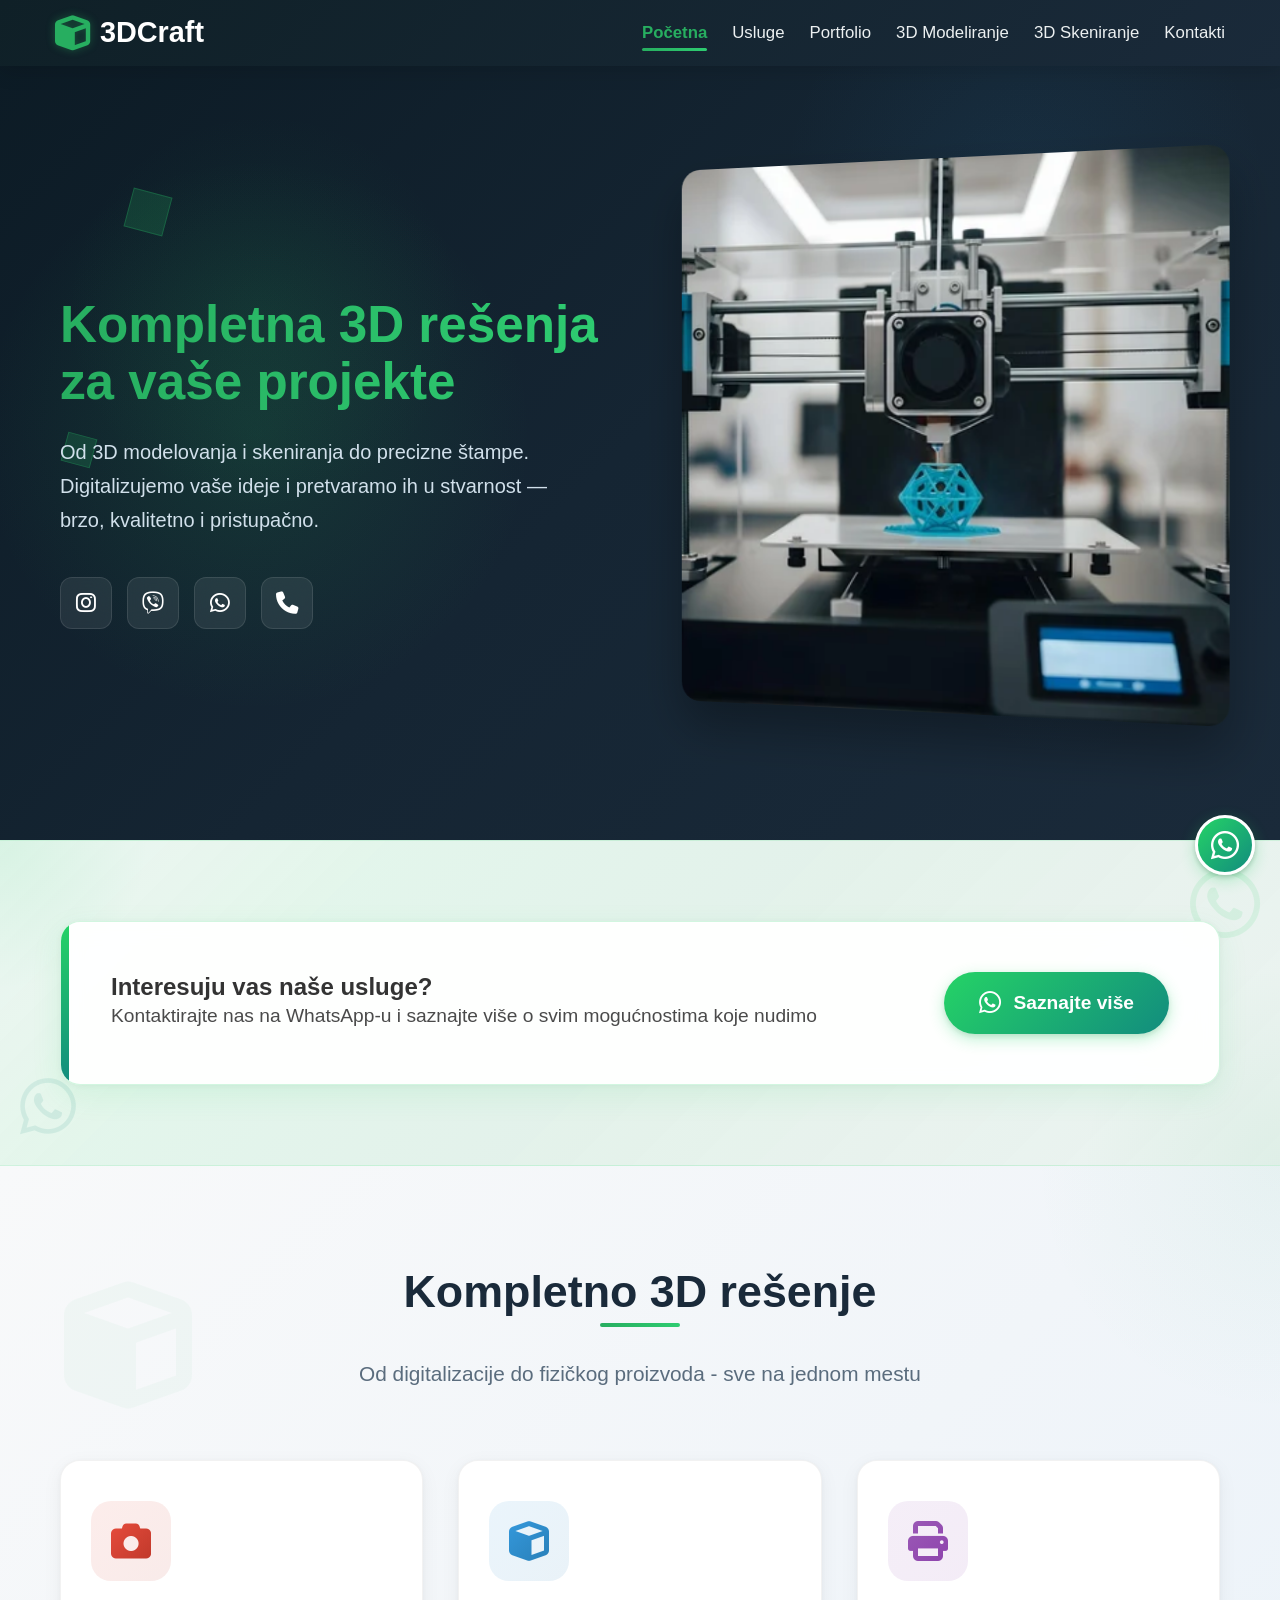
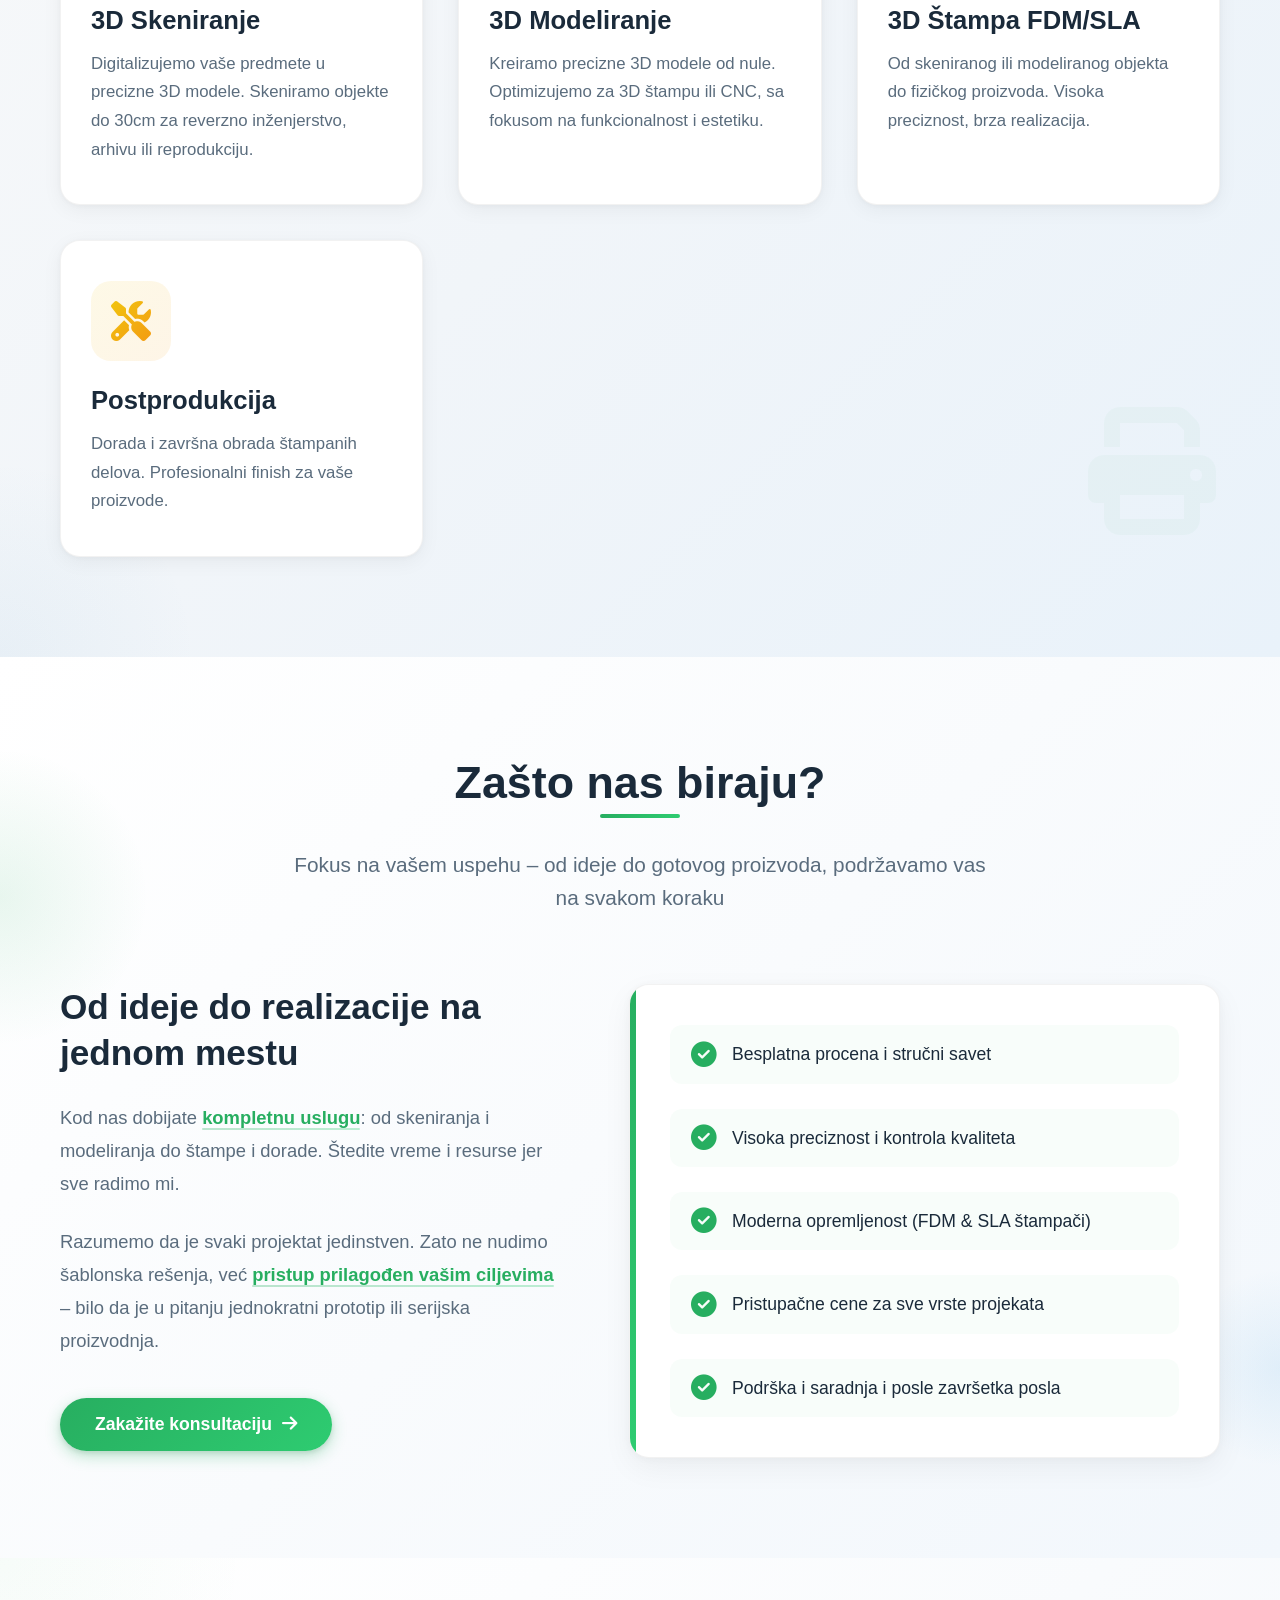
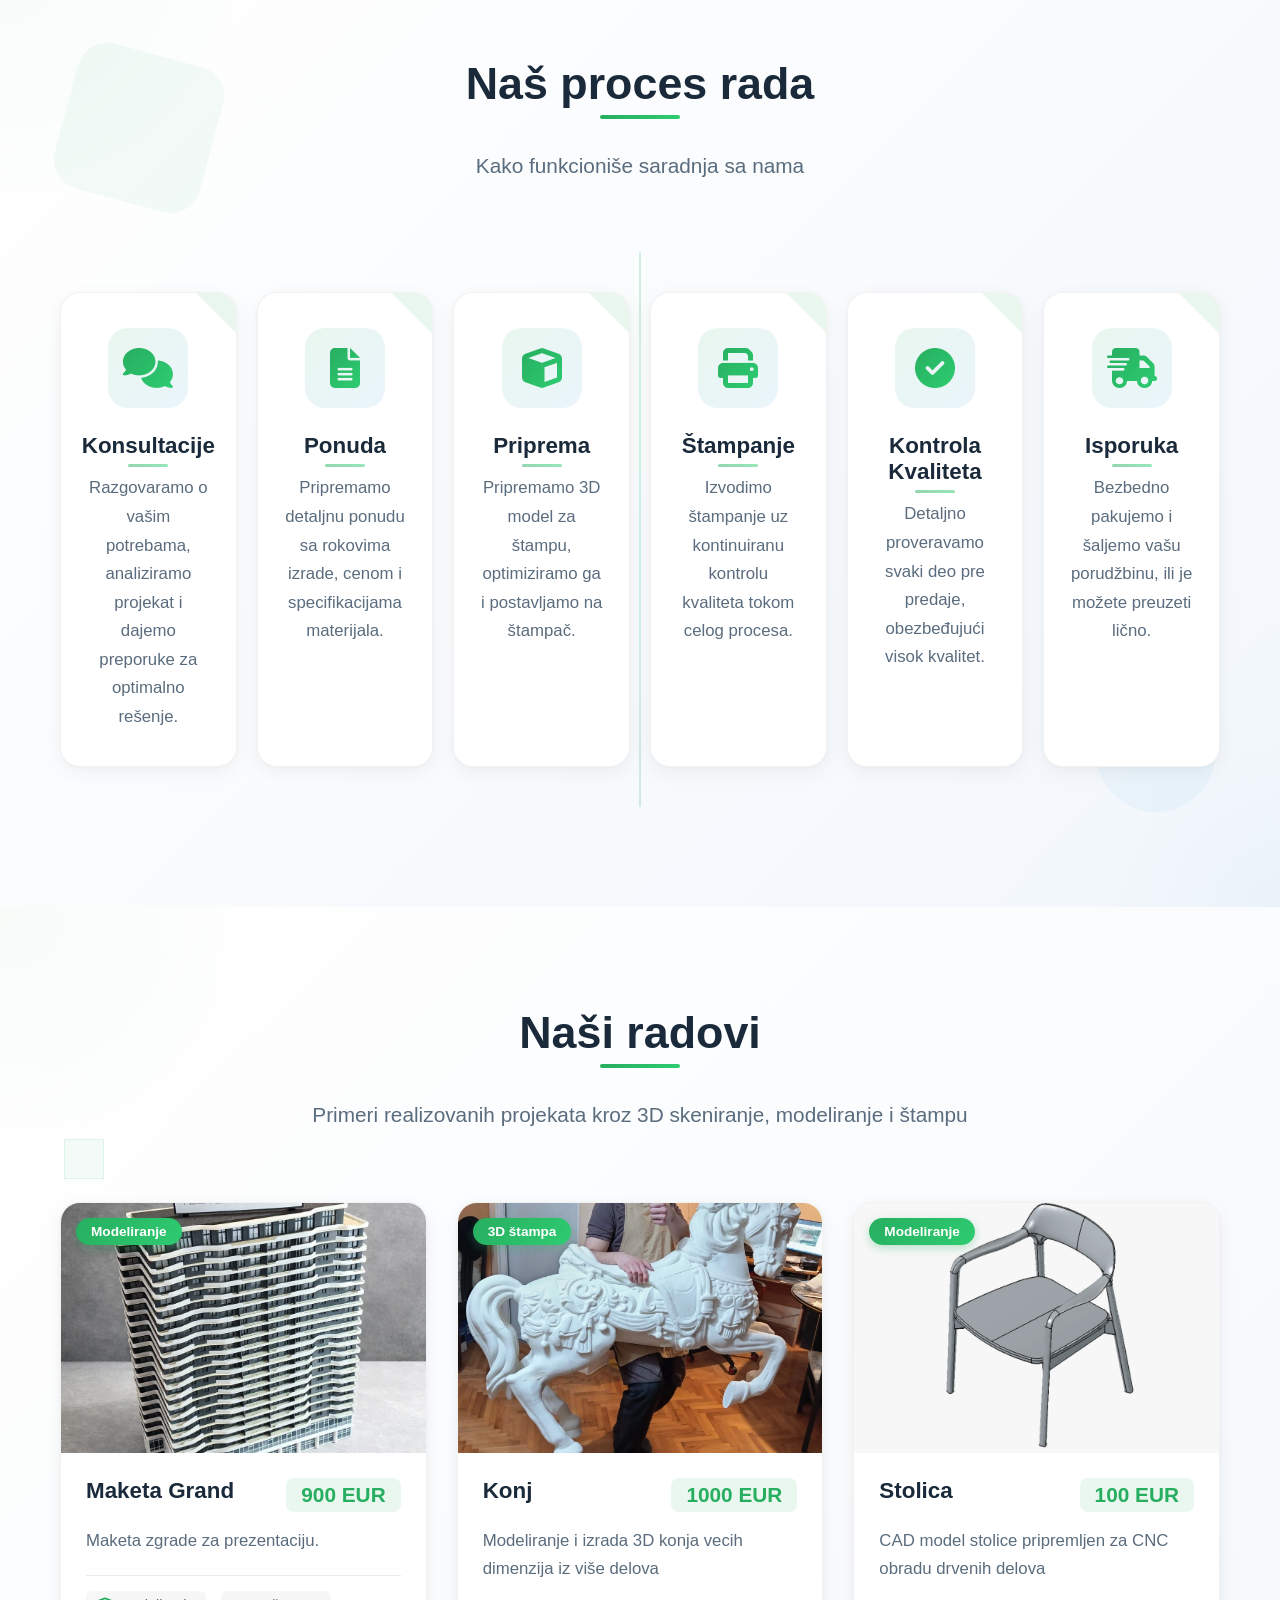
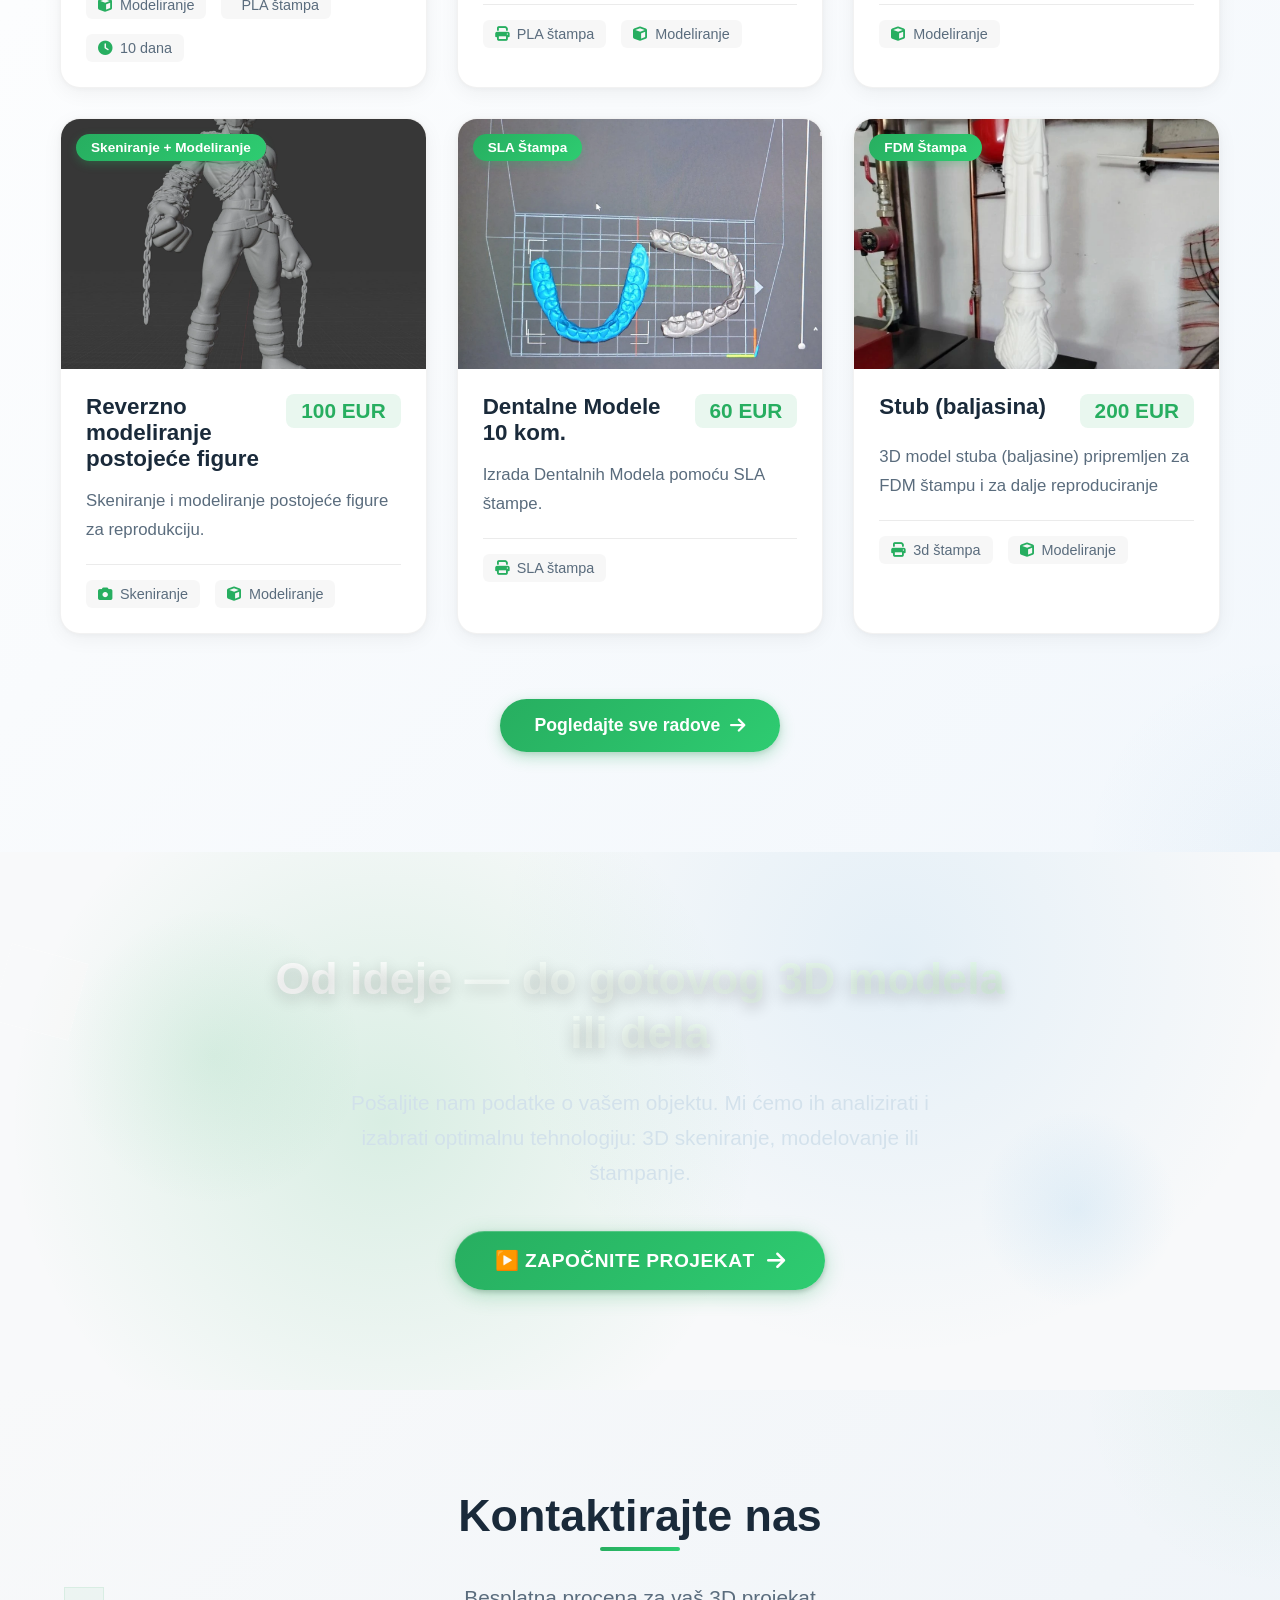
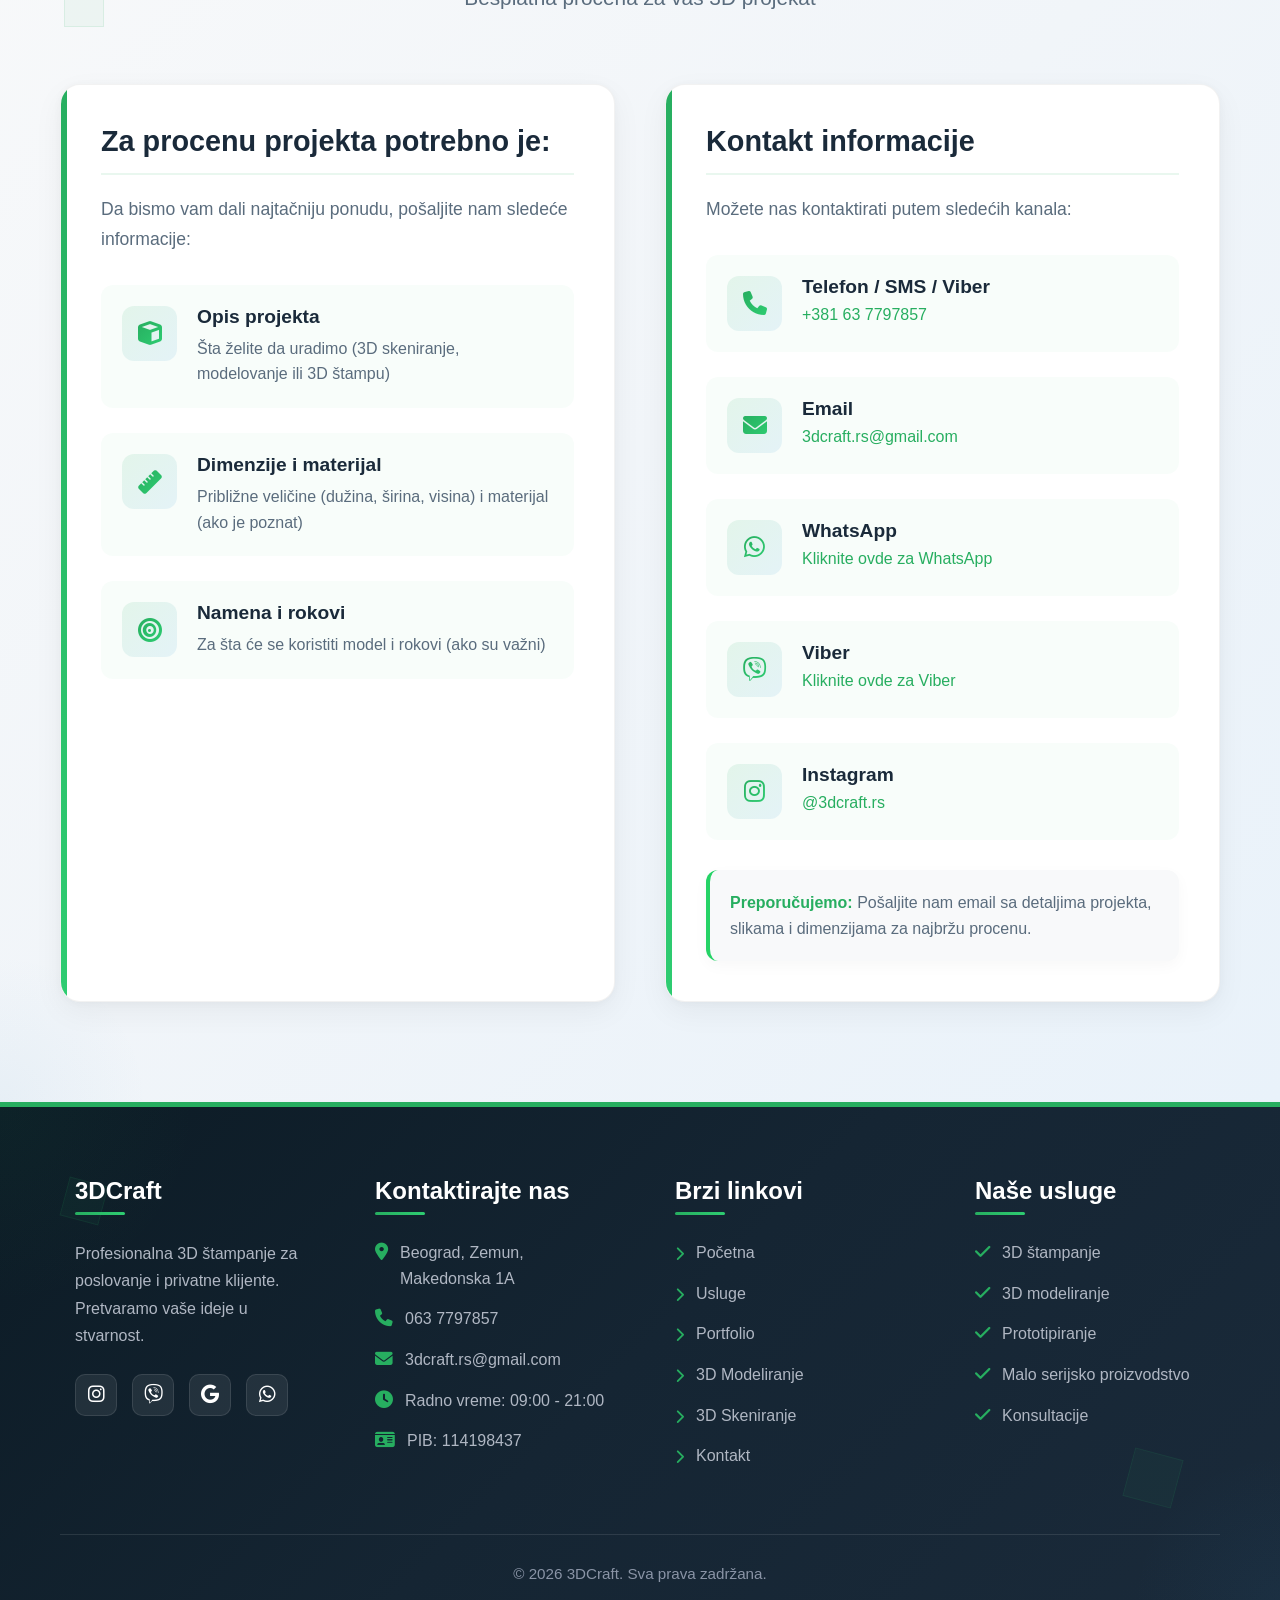
==== commit 7fe8bf6d: "portfolio i cene upd" ====
--- a/index.html
+++ b/index.html
@@ -395,19 +395,38 @@
         </div>
         <div class="portfolio-grid">
           <div class="portfolio-card">
-            <div class="portfolio-badge">Skeniranje</div>
+            <div class="portfolio-badge">Modeliranje</div>
             <div class="portfolio-image">
-              <img src="slikeWEBP/S.webp" alt="3D Skeniranje primera" loading="lazy">
+              <img src="slikeWEBP/Grand.webp" alt="3D model primera" loading="lazy">
             </div>
             <div class="portfolio-content">
               <div class="portfolio-header">
-                <h3>3D Skeniranje figure</h3>
-                <div class="portfolio-price">3.500 RSD</div>
-              </div>
-              <p class="portfolio-description">Digitalizacija umetničke figure za arhivu i buduću reprodukciju. Skenirano i optimizovano za štampu.</p>
+                <h3>Maketa Grand</h3>
+                <div class="portfolio-price">900 EUR</div>
+              </div>
+              <p class="portfolio-description">Maketa zgrade za prezentaciju.</p>
               <div class="portfolio-details">
-                <span class="detail-item"><i class="fas fa-camera"></i> Skeniranje</span>
-                <span class="detail-item"><i class="fas fa-clock"></i> 2 dana</span>
+                <span class="detail-item"><i class="fas fa-cube"></i> Modeliranje</span>
+                <span class="detail-item"><i class="fas fa-paint"></i> PLA štampa</span>
+                <span class="detail-item"><i class="fas fa-clock"></i> 10 dana</span>
+              </div>
+            </div>
+          </div>
+
+          <div class="portfolio-card">
+            <div class="portfolio-badge">3D štampa</div>
+            <div class="portfolio-image">
+              <img src="slikeWEBP/konj.webp" alt="Konj" loading="lazy">
+            </div>
+            <div class="portfolio-content">
+              <div class="portfolio-header">
+                <h3>Konj</h3>
+                <div class="portfolio-price">1000 EUR</div>
+              </div>
+              <p class="portfolio-description">Modeliranje i izrada 3D konja vecih dimenzija iz više delova</p>
+              <div class="portfolio-details">
+                <span class="detail-item"><i class="fas fa-print"></i> PLA štampa</span>
+                <span class="detail-item"><i class="fas fa-cube"></i> Modeliranje</span>
               </div>
             </div>
           </div>
@@ -415,52 +434,34 @@
           <div class="portfolio-card">
             <div class="portfolio-badge">Modeliranje</div>
             <div class="portfolio-image">
-              <img src="slikeWEBP/TABLICA.webp" alt="Tablica" loading="lazy">
+              <img src="slikeWEBP/chair.webp" alt="Stolica" loading="lazy">
             </div>
             <div class="portfolio-content">
               <div class="portfolio-header">
-                <h3>Tablica</h3>
-                <div class="portfolio-price">2.500 RSD</div>
-              </div>
-              <p class="portfolio-description">Detaljna tablica za kancelariju sa personalizovanim tekstom i dugotrajnim materijalom</p>
+                <h3>Stolica</h3>
+                <div class="portfolio-price">100 EUR</div>
+              </div>
+              <p class="portfolio-description">CAD model stolice pripremljen za CNC obradu drvenih delova</p>
               <div class="portfolio-details">
-                <span class="detail-item"><i class="fas fa-print"></i> PLA štampa</span>
                 <span class="detail-item"><i class="fas fa-cube"></i> Modeliranje</span>
               </div>
             </div>
           </div>
 
           <div class="portfolio-card">
-            <div class="portfolio-badge">FDM Štampa</div>
+            <div class="portfolio-badge">Skeniranje + Modeliranje</div>
             <div class="portfolio-image">
-              <img src="slikeWEBP/ZUBCANIK.webp" alt="Zubčanik" loading="lazy">
+              <img src="slikeWEBP/figura.webp" alt="Skeniranje i modeliranje" loading="lazy">
             </div>
             <div class="portfolio-content">
               <div class="portfolio-header">
-                <h3>Zubčanik</h3>
-                <div class="portfolio-price">1.500 RSD</div>
-              </div>
-              <p class="portfolio-description">Funkcionalni zubčanik za bicikl od otpornog PETG materijala</p>
-              <div class="portfolio-details">
-                <span class="detail-item"><i class="fas fa-print"></i> PETG štampa</span>
-              </div>
-            </div>
-          </div>
-
-          <div class="portfolio-card">
-            <div class="portfolio-badge">Skeniranje + FDM Štampa</div>
-            <div class="portfolio-image">
-              <img src="slikeWEBP/reverse.webp" alt="Skeniranje i štampa" loading="lazy">
-            </div>
-            <div class="portfolio-content">
-              <div class="portfolio-header">
-                <h3>Reverzno inženjerstvo</h3>
-                <div class="portfolio-price">5.900 RSD</div>
-              </div>
-              <p class="portfolio-description">Skeniranje i reprodukcija industrijskog dela sa modifikacijama za poboljšanje funkcionalnosti.</p>
+                <h3>Reverzno modeliranje postojeće figure</h3>
+                <div class="portfolio-price">100 EUR</div>
+              </div>
+              <p class="portfolio-description">Skeniranje i modeliranje postojeće figure za reprodukciju.</p>
               <div class="portfolio-details">
                 <span class="detail-item"><i class="fas fa-camera"></i> Skeniranje</span>
-                <span class="detail-item"><i class="fas fa-print"></i> ASA štampa</span>
+                <span class="detail-item"><i class="fas fa-cube"></i> Modeliranje</span>
               </div>
             </div>
           </div>
@@ -472,10 +473,10 @@
             </div>
             <div class="portfolio-content">
               <div class="portfolio-header">
-                <h3>Mold Zube<br>10 kom.</h3>
-                <div class="portfolio-price">7.000 RSD</div>
-              </div>
-              <p class="portfolio-description">Izrada kalupa za zube pomoću SLA štampe.</p>
+                <h3>Dentalne Modele <br> 10 kom.</h3>
+                <div class="portfolio-price">60 EUR</div>
+              </div>
+              <p class="portfolio-description">Izrada Dentalnih Modela pomoću SLA štampe.</p>
               <div class="portfolio-details">
                 <span class="detail-item"><i class="fas fa-print"></i> SLA štampa</span>
               </div>
@@ -485,16 +486,17 @@
           <div class="portfolio-card">
             <div class="portfolio-badge">FDM Štampa</div>
             <div class="portfolio-image">
-              <img src="slikeWEBP/PRIVEZAK.webp" alt="3D štampa" loading="lazy">
+              <img src="slikeWEBP/stub.webp" alt="3D štampa" loading="lazy">
             </div>
             <div class="portfolio-content">
               <div class="portfolio-header">
-                <h3>Privezak</h3>
-                <div class="portfolio-price">7.000 RSD</div>
-              </div>
-              <p class="portfolio-description">Serijska štampa privezaka pomoću FDM tehnologije. 100 komada.</p>
+                <h3>Stub (baljasina)</h3>
+                <div class="portfolio-price">200 EUR</div>
+              </div>
+              <p class="portfolio-description">3D model stuba (baljasine) pripremljen za FDM štampu i za dalje reproduciranje</p>
               <div class="portfolio-details">
-                <span class="detail-item"><i class="fas fa-print"></i> Serijska štampa</span>
+                <span class="detail-item"><i class="fas fa-print"></i> 3d štampa</span>
+                <span class="detail-item"><i class="fas fa-cube"></i> Modeliranje</span>
               </div>
             </div>
           </div>
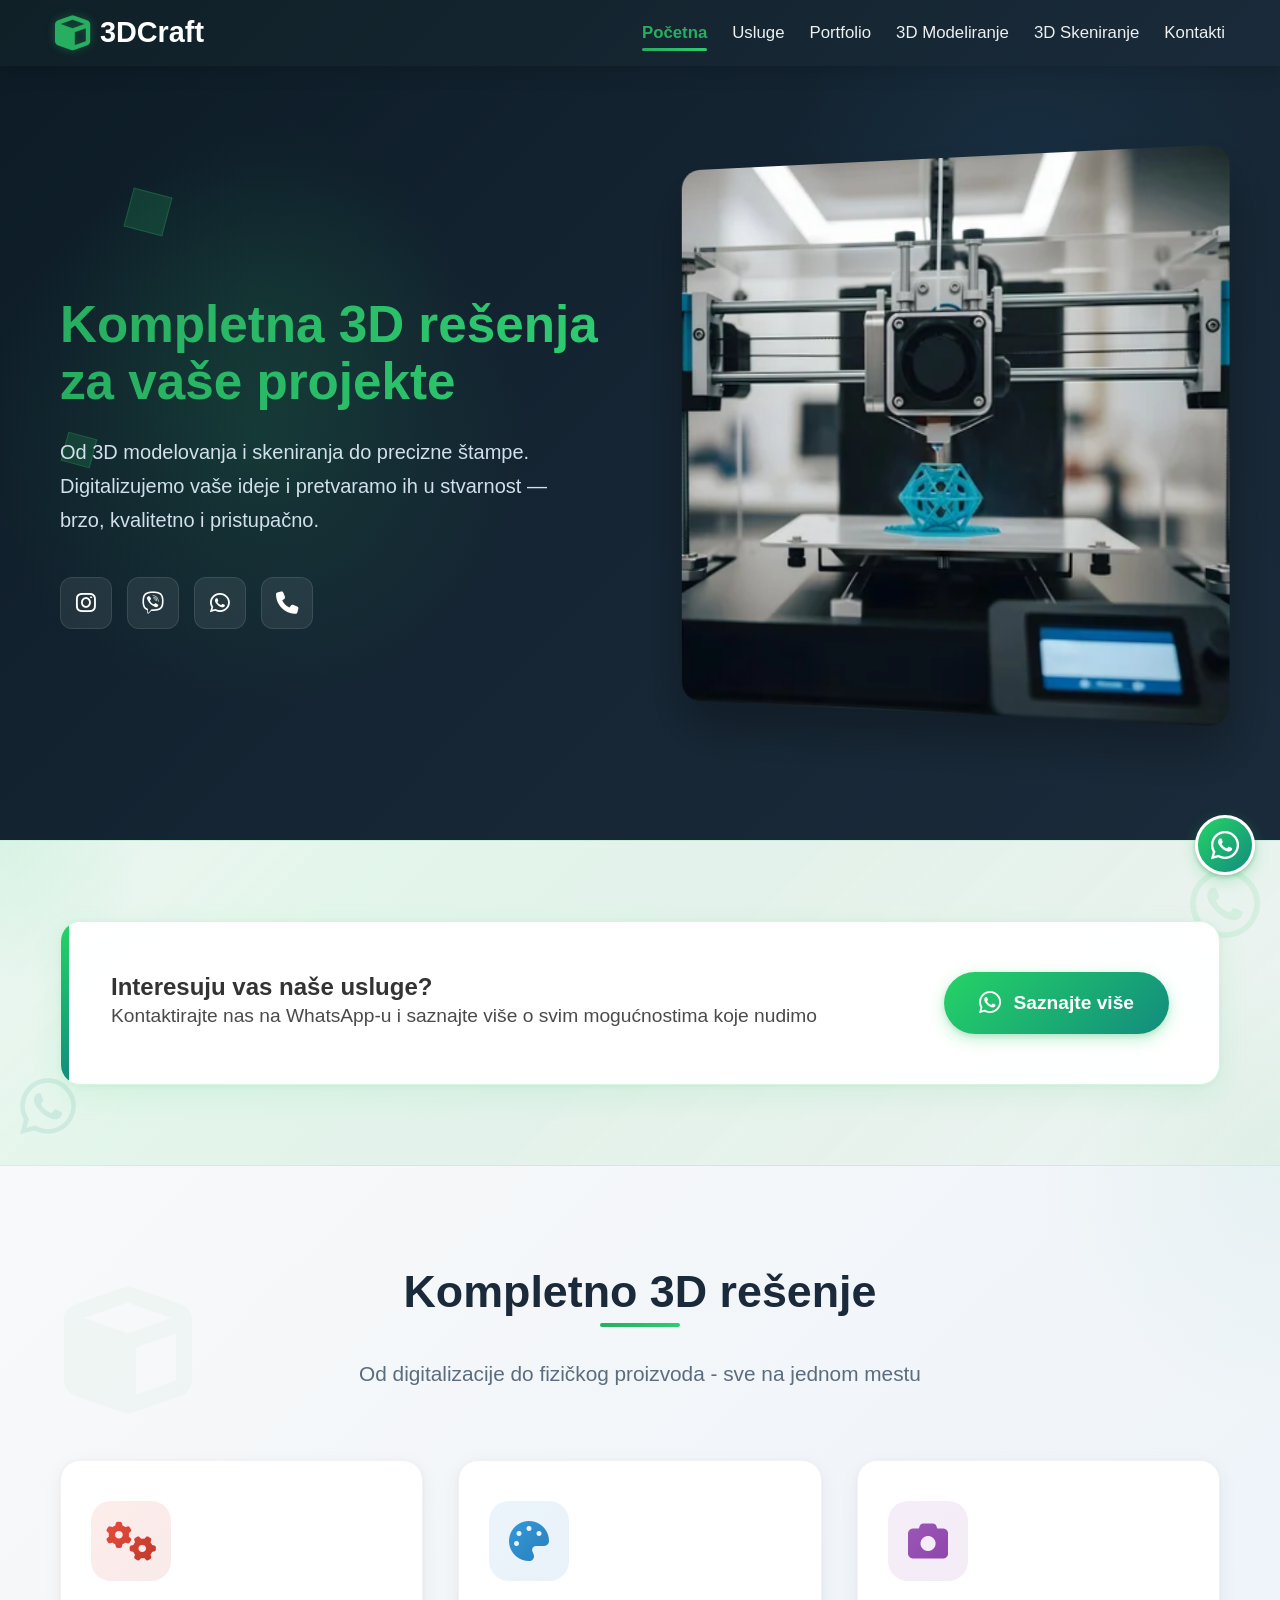
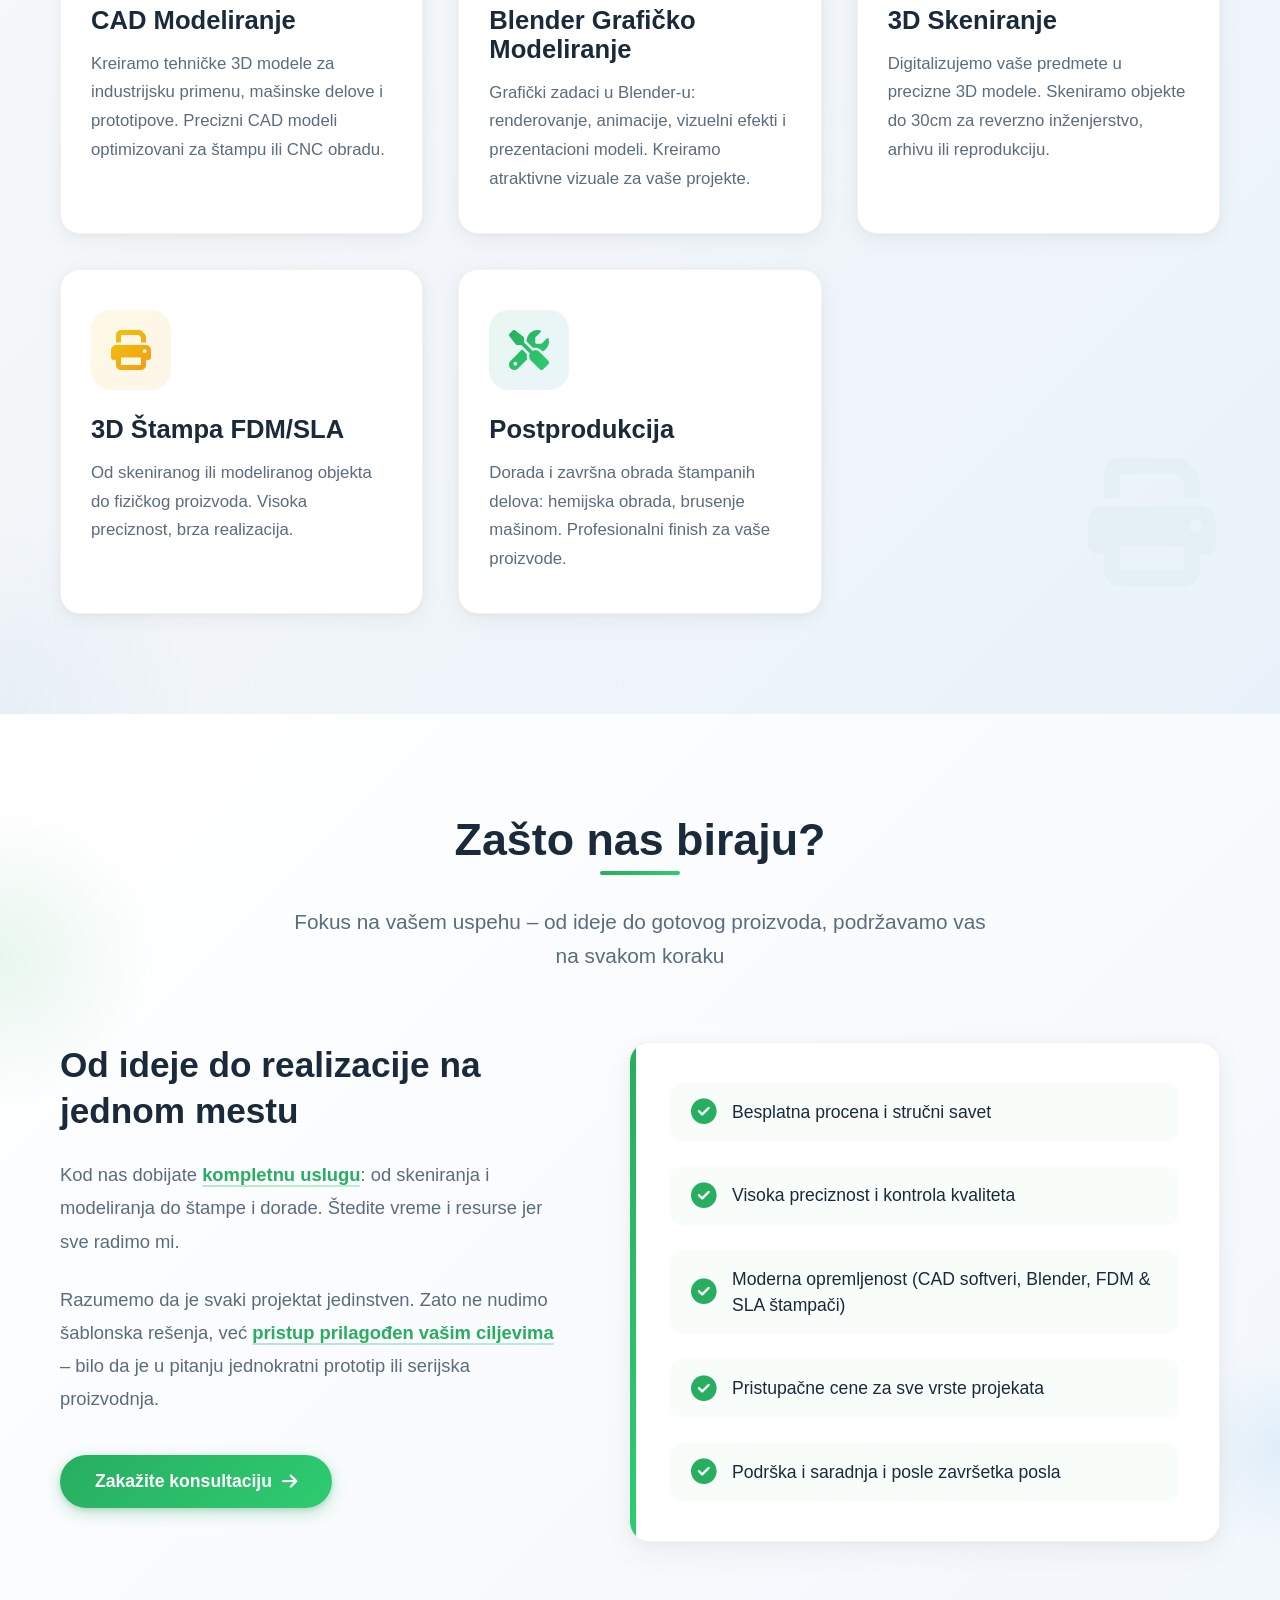
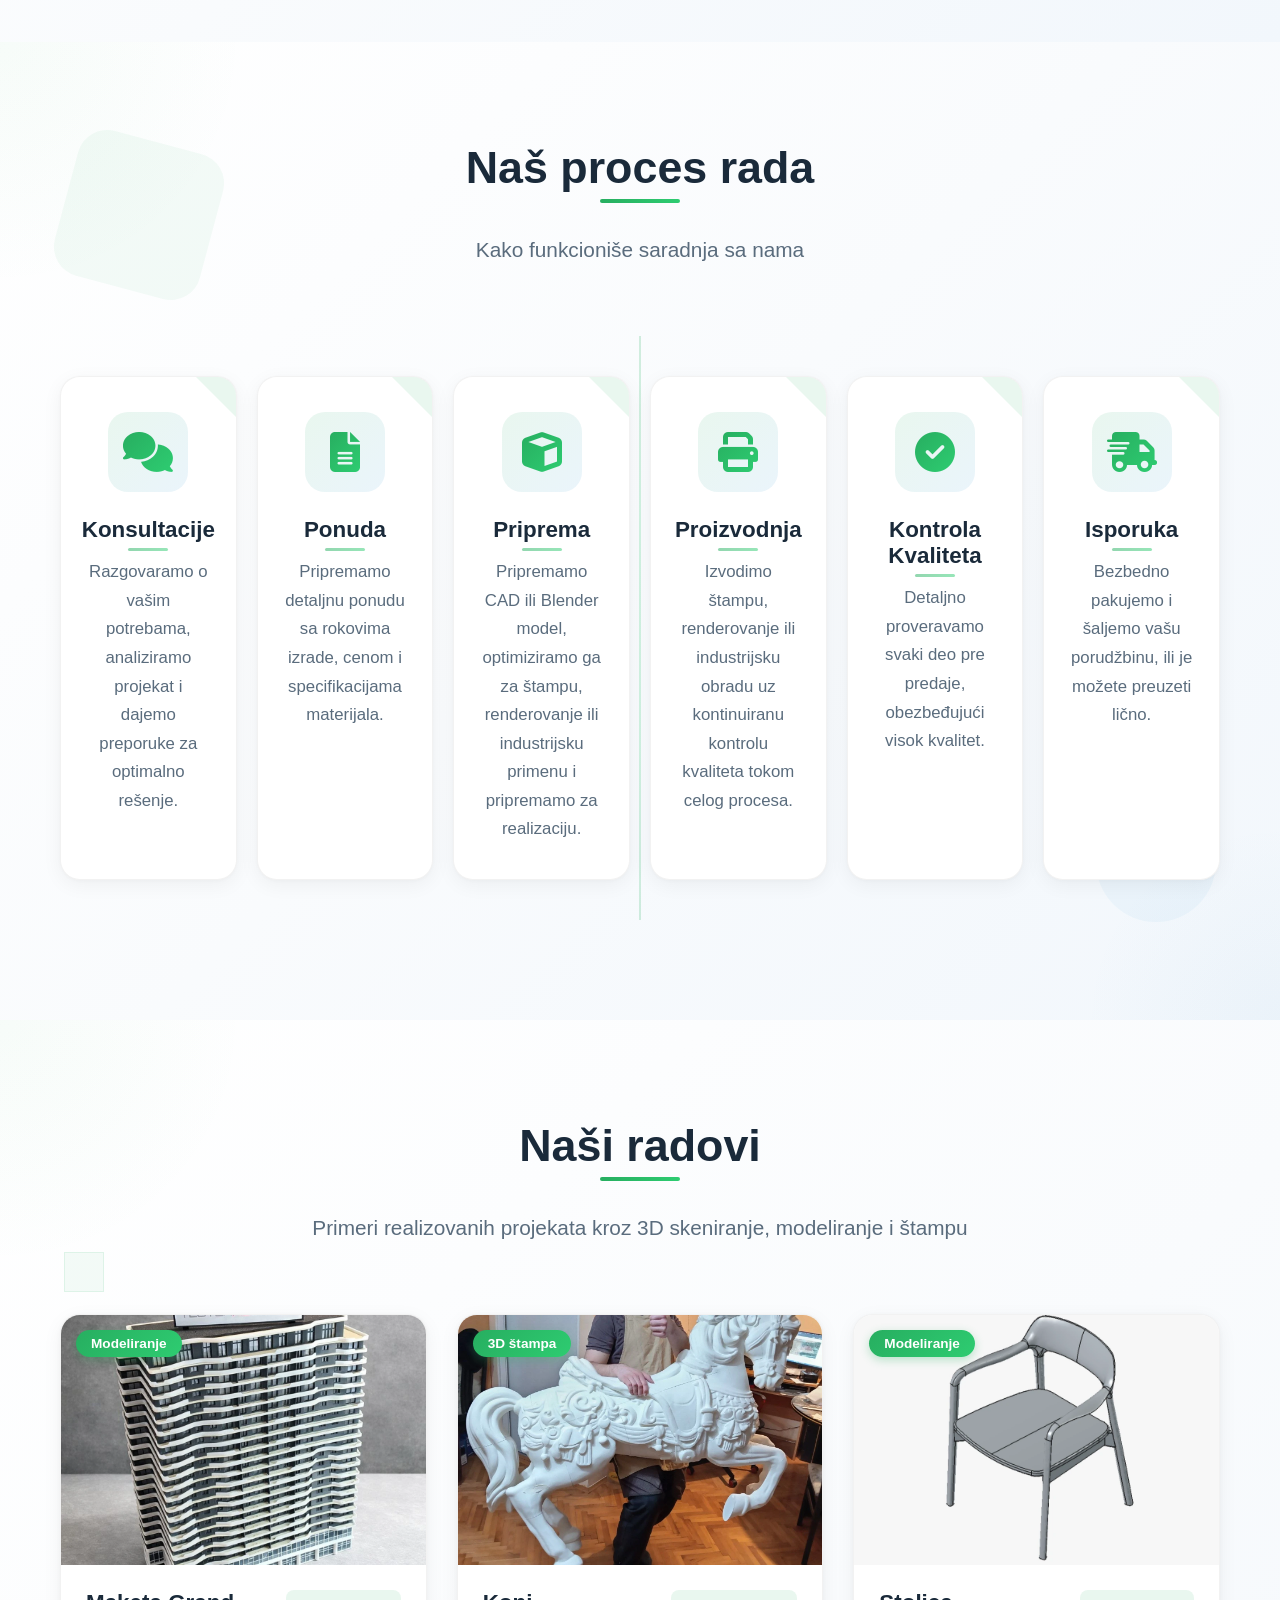
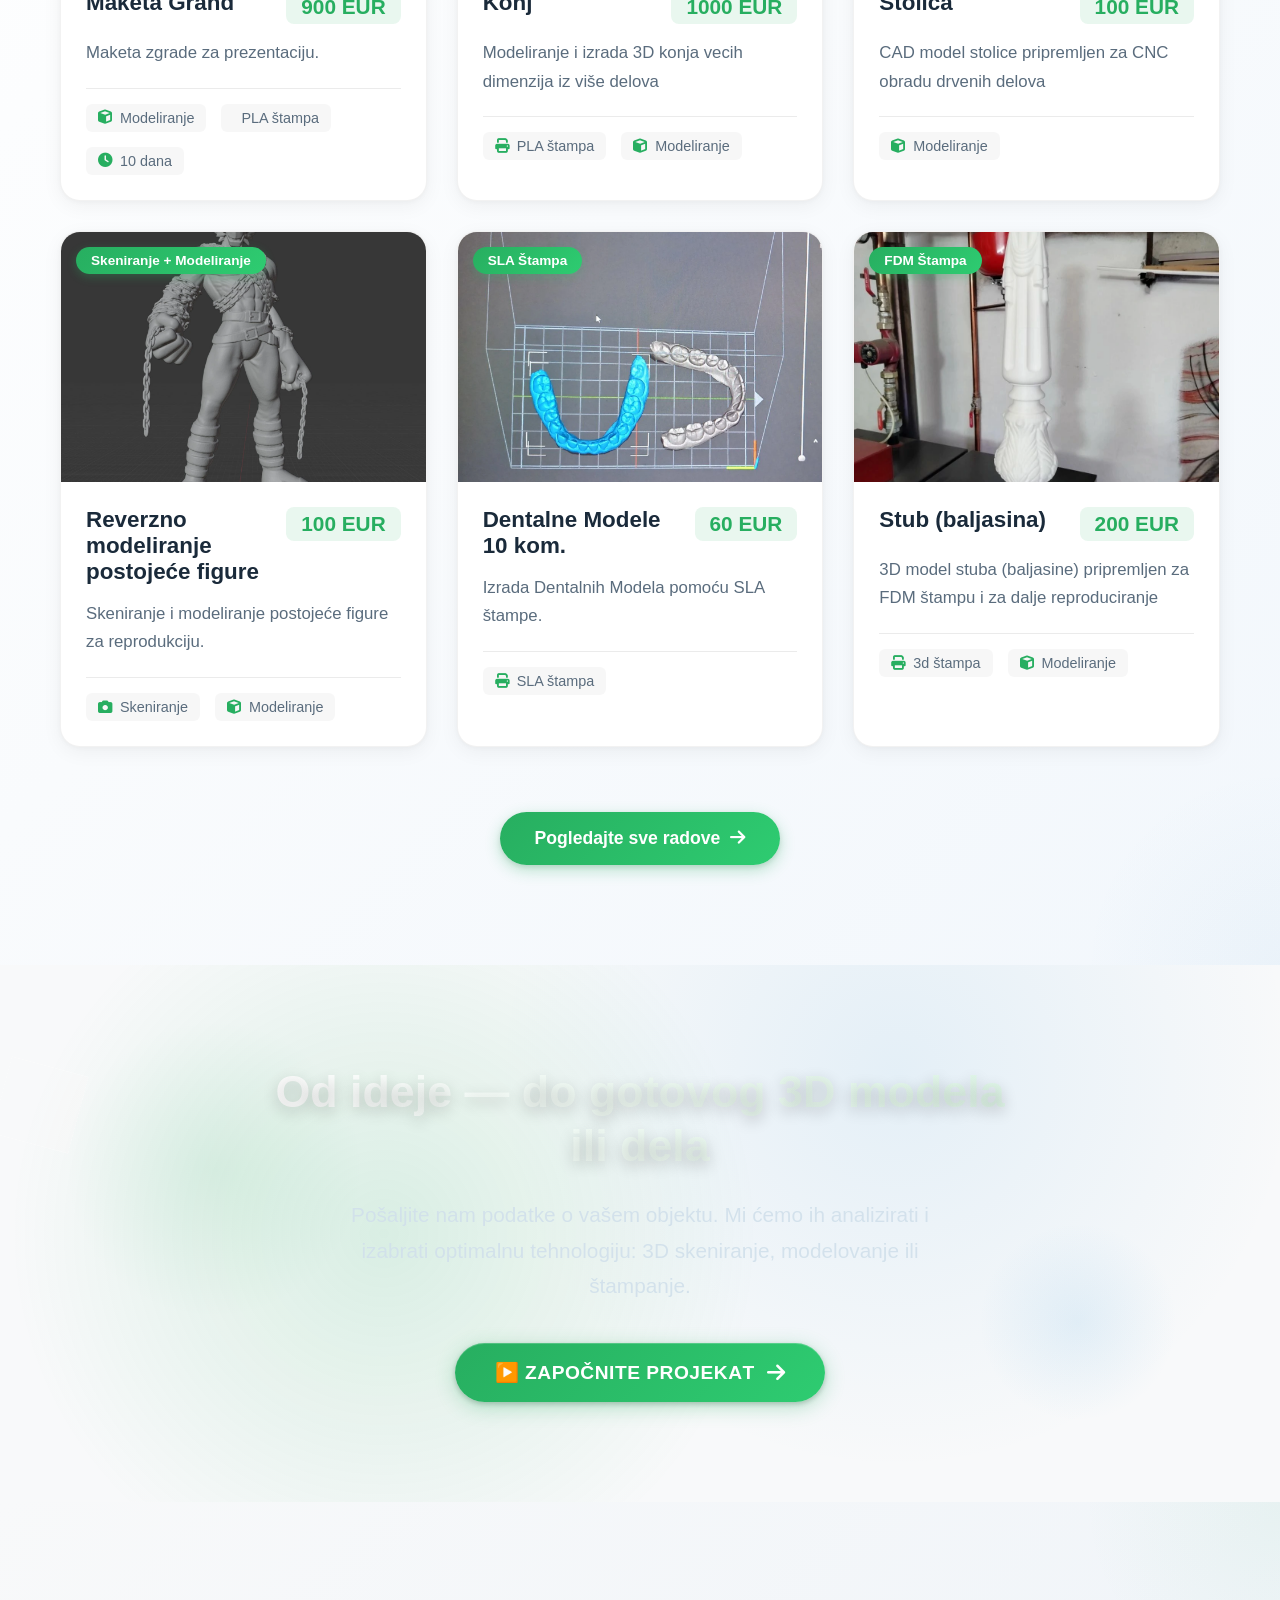
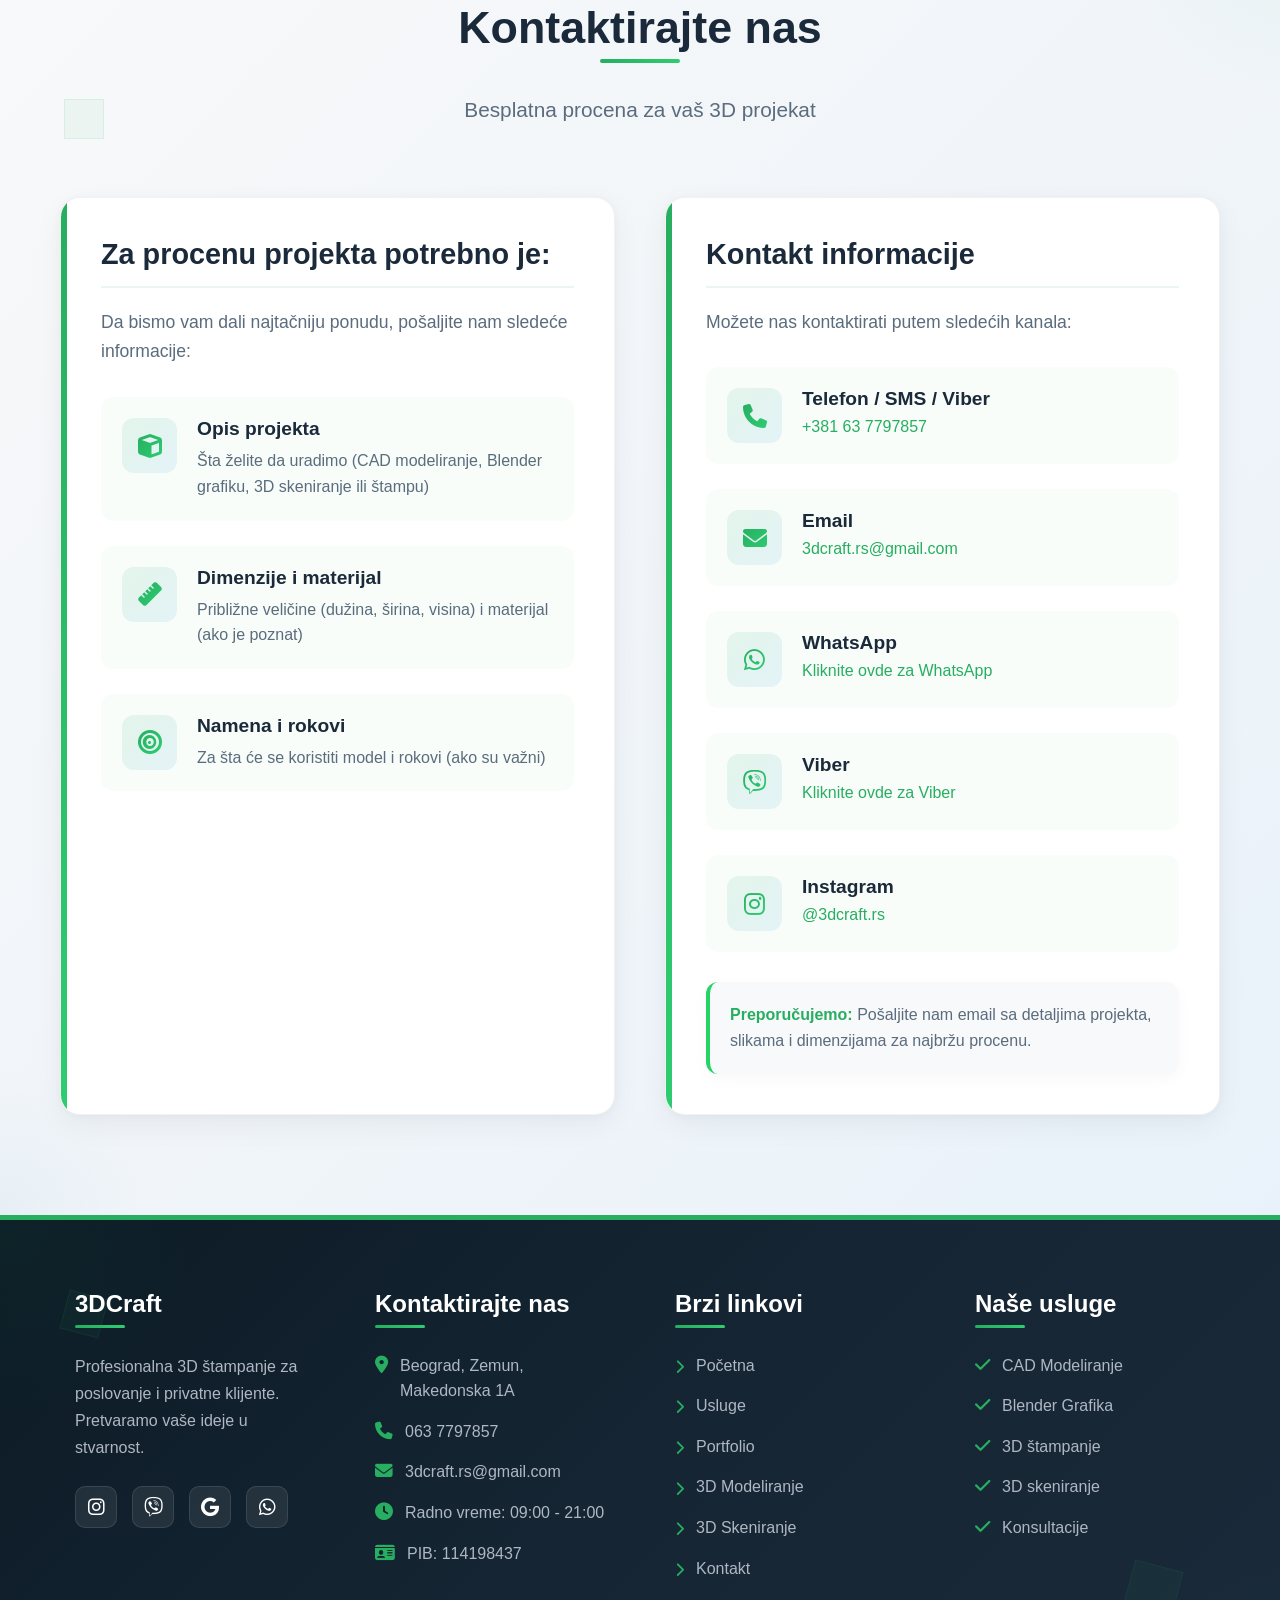
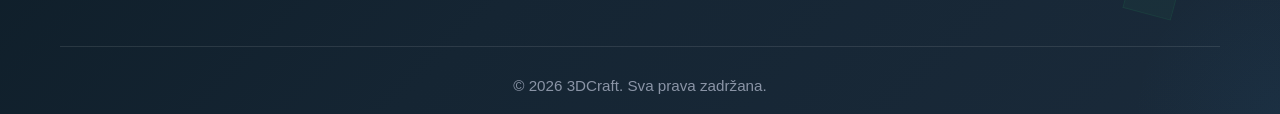
==== commit 101bd611: "upd" ====
--- a/index.html
+++ b/index.html
@@ -238,17 +238,24 @@
         <div class="features-grid">
           <div class="feature-card">
             <div class="feature-icon">
+              <i class="fas fa-cogs"></i>
+            </div>
+            <h3>CAD Modeliranje</h3>
+            <p>Kreiramo tehničke 3D modele za industrijsku primenu, mašinske delove i prototipove. Precizni CAD modeli optimizovani za štampu ili CNC obradu.</p>
+          </div>
+          <div class="feature-card">
+            <div class="feature-icon">
+              <i class="fas fa-palette"></i>
+            </div>
+            <h3>Blender Grafičko Modeliranje</h3>
+            <p>Grafički zadaci u Blender-u: renderovanje, animacije, vizuelni efekti i prezentacioni modeli. Kreiramo atraktivne vizuale za vaše projekte.</p>
+          </div>
+          <div class="feature-card">
+            <div class="feature-icon">
               <i class="fas fa-camera"></i>
             </div>
             <h3>3D Skeniranje</h3>
             <p>Digitalizujemo vaše predmete u precizne 3D modele. Skeniramo objekte do 30cm za reverzno inženjerstvo, arhivu ili reprodukciju.</p>
-          </div>
-          <div class="feature-card">
-            <div class="feature-icon">
-              <i class="fas fa-cube"></i>
-            </div>
-            <h3>3D Modeliranje</h3>
-            <p>Kreiramo precizne 3D modele od nule. Optimizujemo za 3D štampu ili CNC, sa fokusom na funkcionalnost i estetiku.</p>
           </div>
           <div class="feature-card">
             <div class="feature-icon">
@@ -262,7 +269,7 @@
               <i class="fas fa-tools"></i>
             </div>
             <h3>Postprodukcija</h3>
-            <p>Dorada i završna obrada štampanih delova. Profesionalni finish za vaše proizvode.</p>
+            <p>Dorada i završna obrada štampanih delova: hemijska obrada, brusenje mašinom. Profesionalni finish za vaše proizvode.</p>
           </div>
         </div>
       </div>
@@ -296,7 +303,7 @@
             </div>
             <div class="advantage-item">
               <i class="fas fa-check-circle"></i>
-              <span>Moderna opremljenost (FDM & SLA štampači)</span>
+              <span>Moderna opremljenost (CAD softveri, Blender, FDM & SLA štampači)</span>
             </div>
             <div class="advantage-item">
               <i class="fas fa-check-circle"></i>
@@ -349,7 +356,7 @@
                 <i class="fas fa-cube"></i>
               </div>
               <h3>Priprema</h3>
-              <p>Pripremamo 3D model za štampu, optimiziramo ga i postavljamo na štampač.</p>
+              <p>Pripremamo CAD ili Blender model, optimiziramo ga za štampu, renderovanje ili industrijsku primenu i pripremamo za realizaciju.</p>
             </div>
 
             <div class="process-step">
@@ -357,8 +364,8 @@
               <div class="step-icon">
                 <i class="fas fa-print"></i>
               </div>
-              <h3>Štampanje</h3>
-              <p>Izvodimo štampanje uz kontinuiranu kontrolu kvaliteta tokom celog procesa.</p>
+              <h3>Proizvodnja</h3>
+              <p>Izvodimo štampu, renderovanje ili industrijsku obradu uz kontinuiranu kontrolu kvaliteta tokom celog procesa.</p>
             </div>
 
             <div class="process-step">
@@ -542,7 +549,7 @@
                 </div>
                 <div>
                   <h4>Opis projekta</h4>
-                  <p>Šta želite da uradimo (3D skeniranje, modelovanje ili 3D štampu)</p>
+                  <p>Šta želite da uradimo (CAD modeliranje, Blender grafiku, 3D skeniranje ili štampu)</p>
                 </div>
               </div>
               <div class="contact-item">
@@ -691,10 +698,10 @@
         <div class="footer-column">
           <h3>Naše usluge</h3>
           <ul class="footer-links">
+            <li><i class="fas fa-check"></i> CAD Modeliranje</li>
+            <li><i class="fas fa-check"></i> Blender Grafika</li>
             <li><i class="fas fa-check"></i> 3D štampanje</li>
-            <li><i class="fas fa-check"></i> 3D modeliranje</li>
-            <li><i class="fas fa-check"></i> Prototipiranje</li>
-            <li><i class="fas fa-check"></i> Malo serijsko proizvodstvo</li>
+            <li><i class="fas fa-check"></i> 3D skeniranje</li>
             <li><i class="fas fa-check"></i> Konsultacije</li>
           </ul>
         </div>
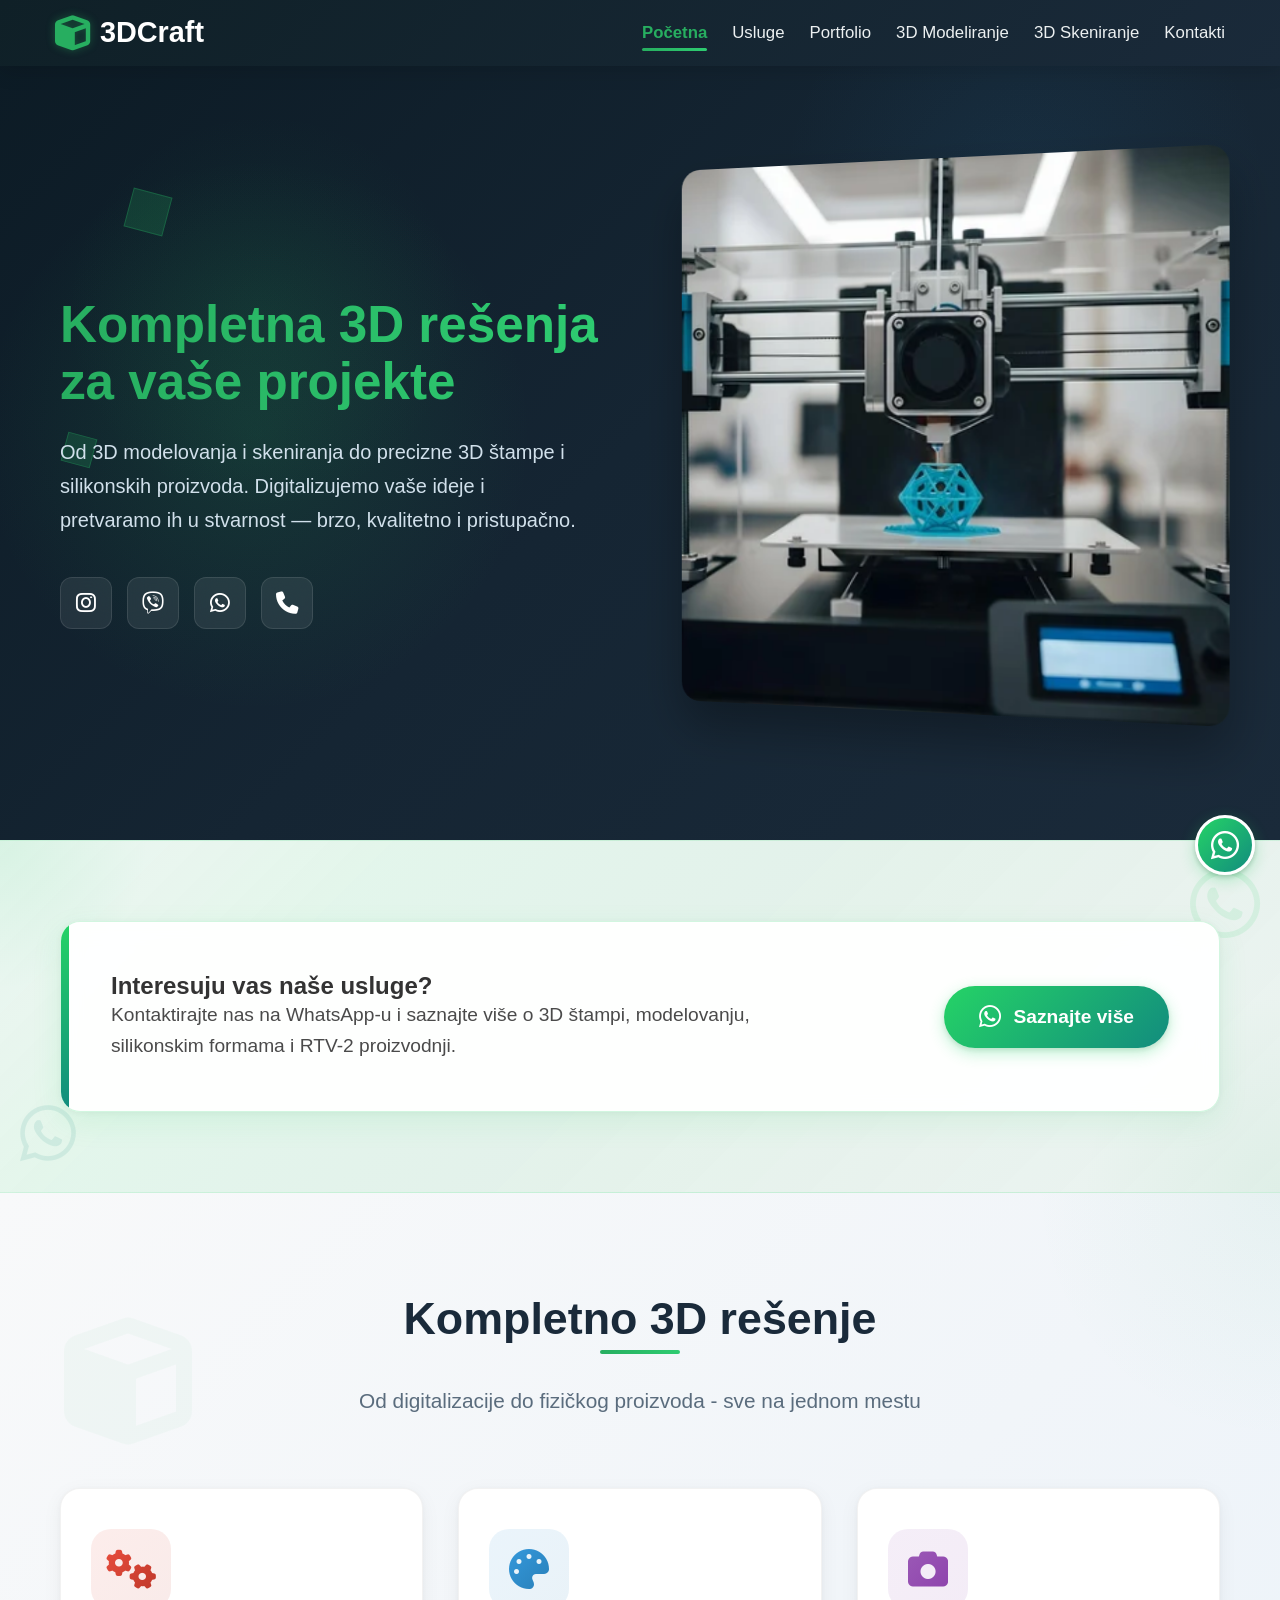
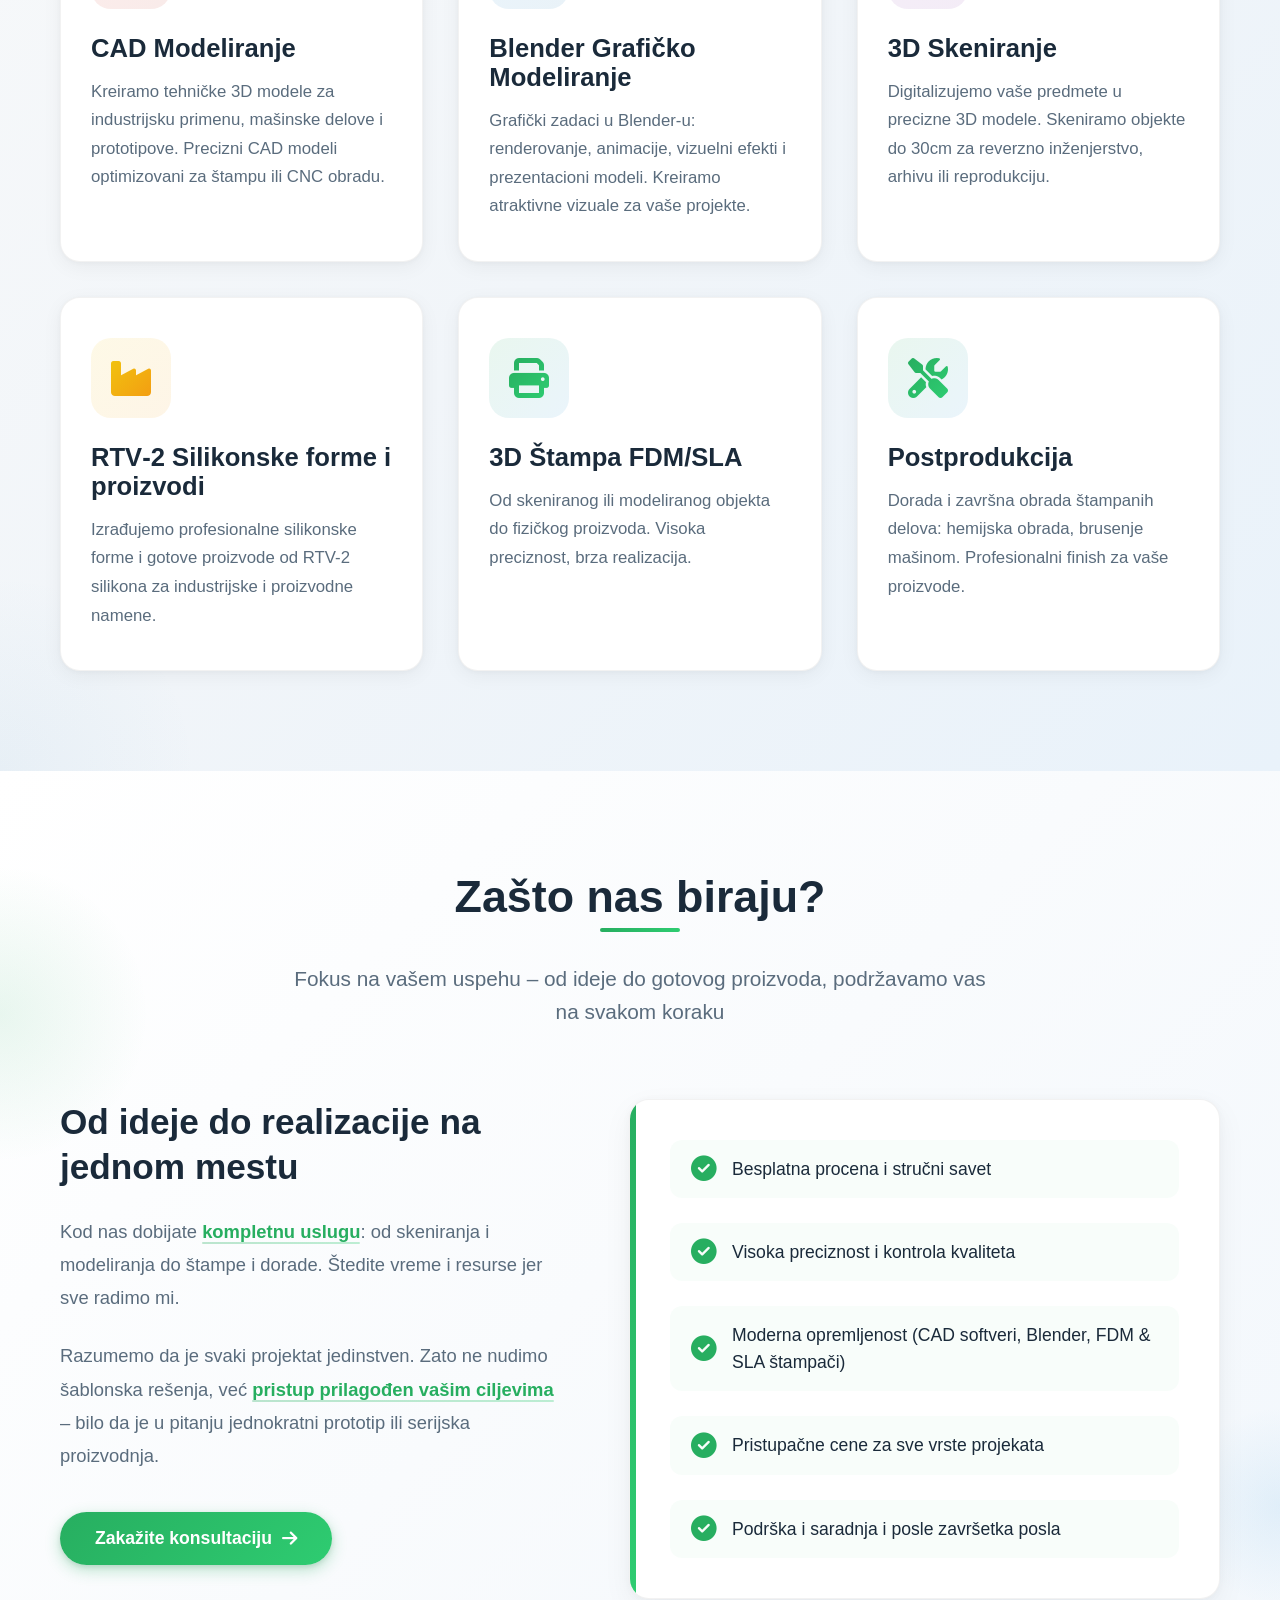
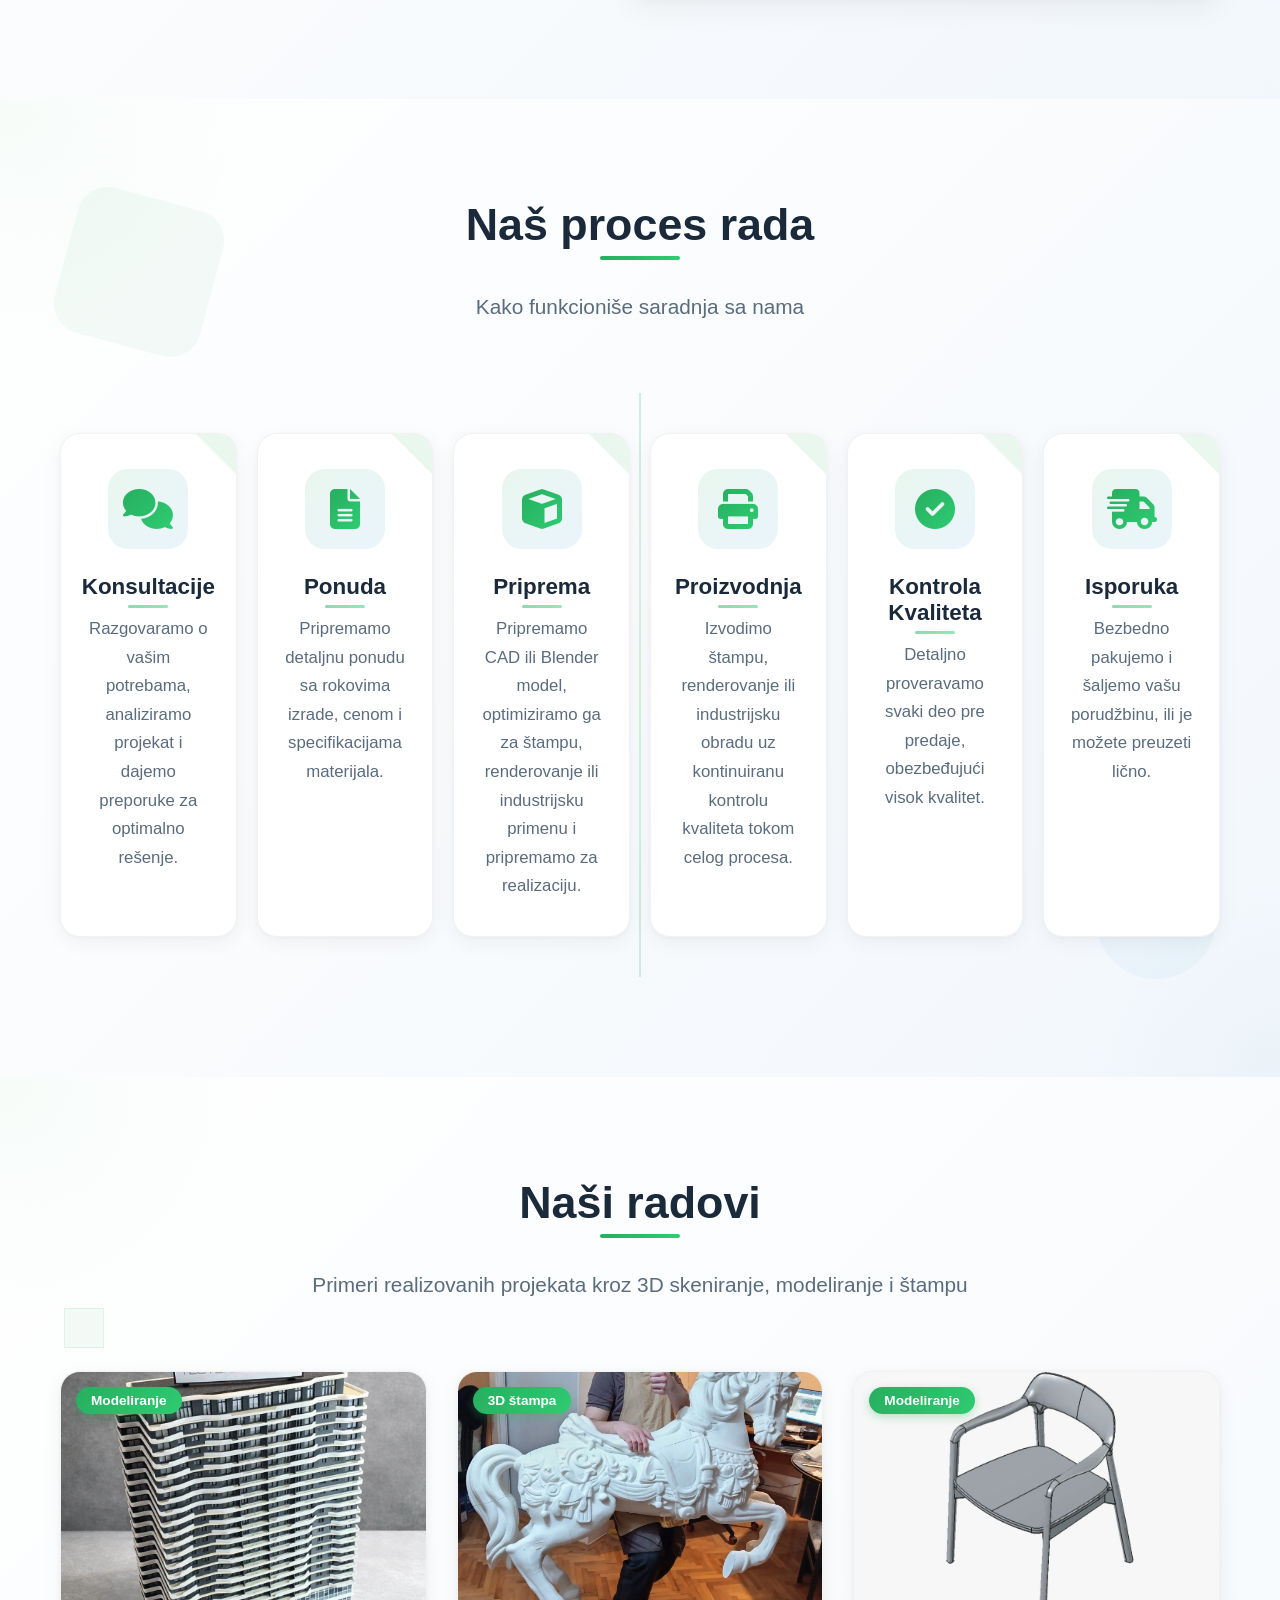
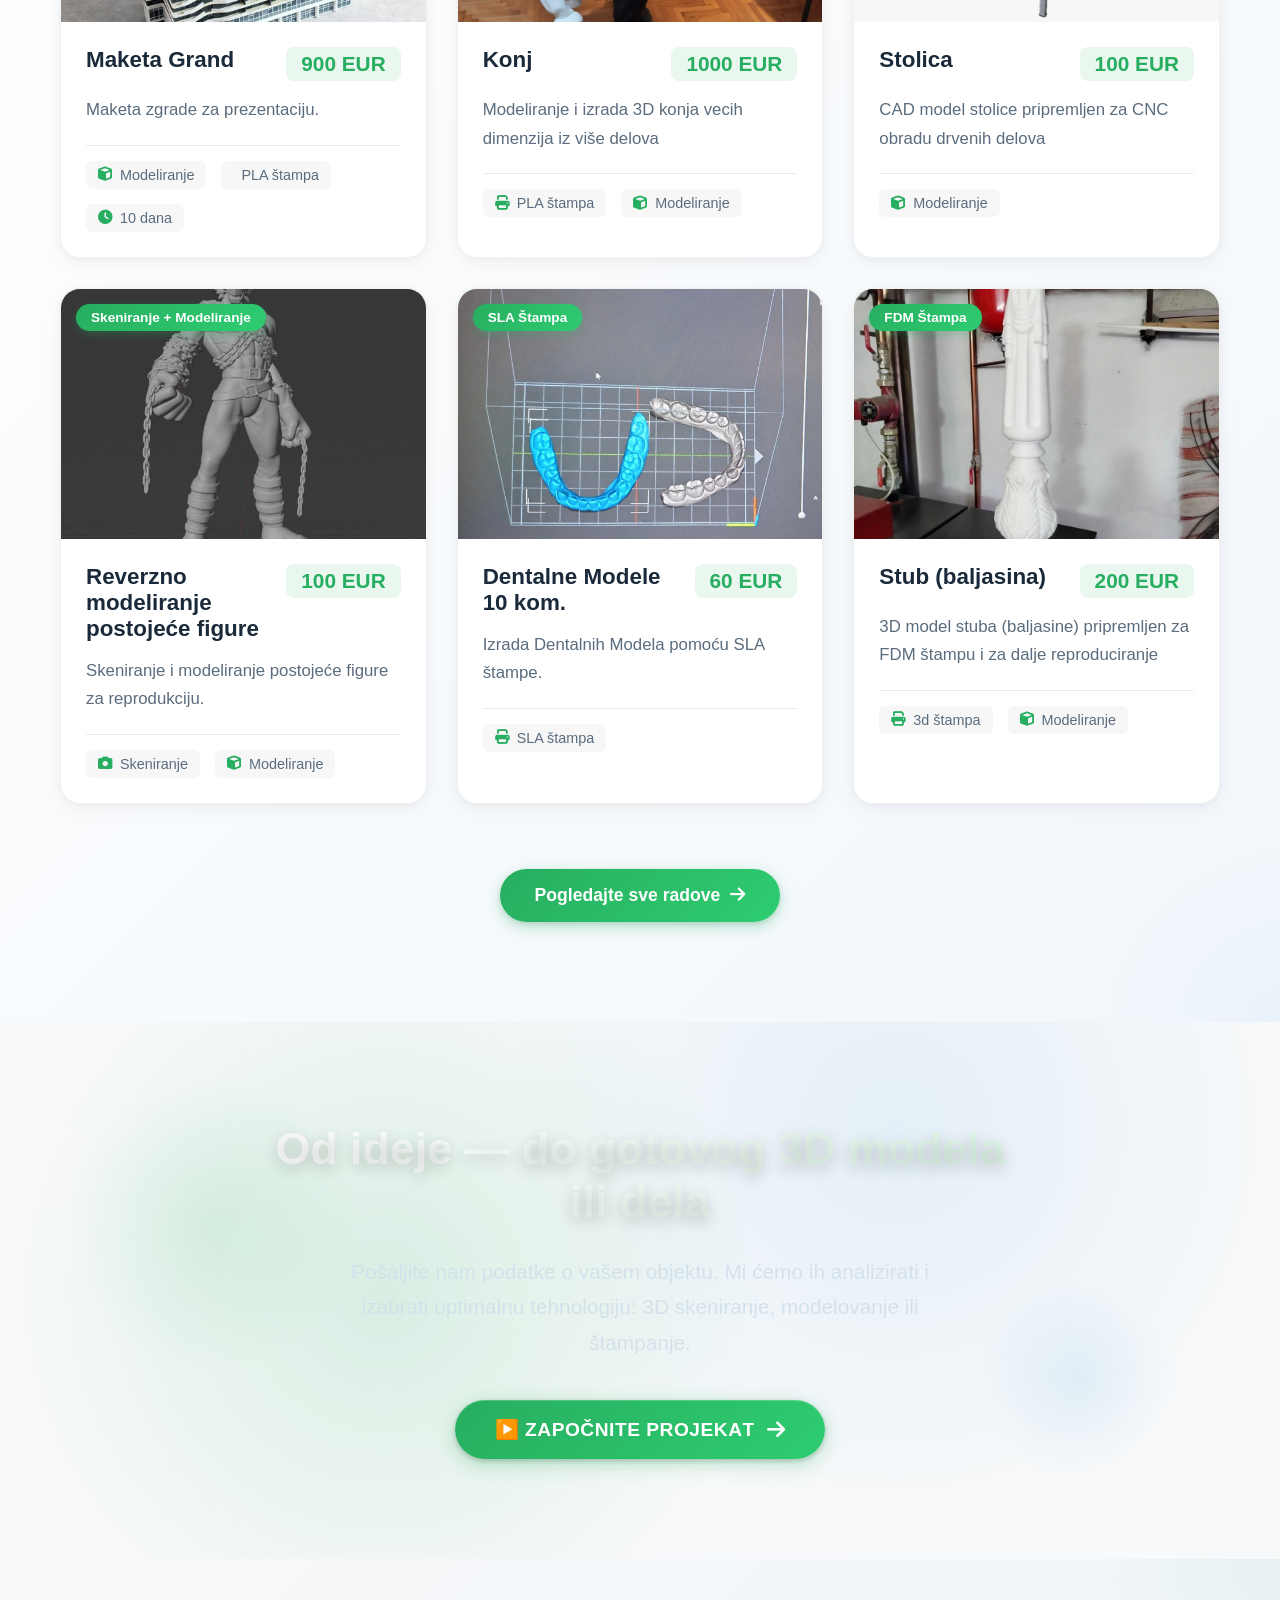
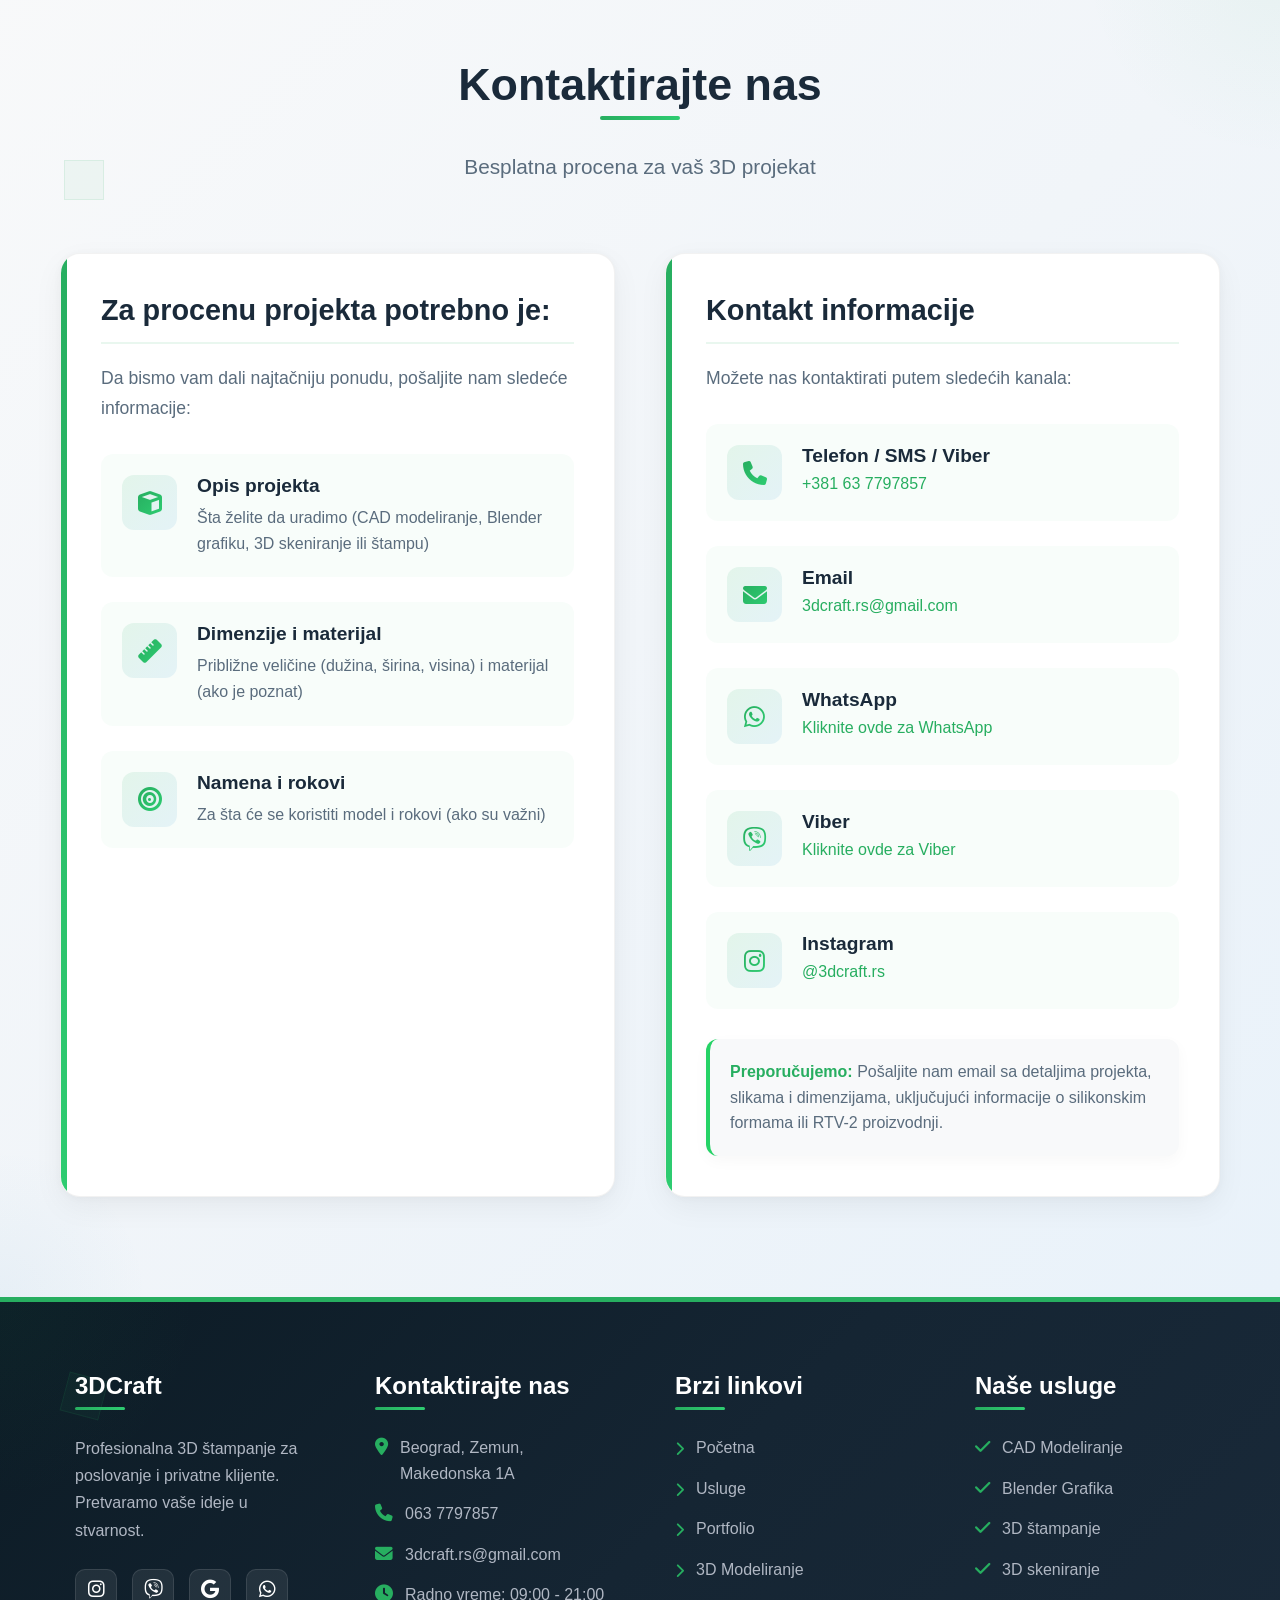
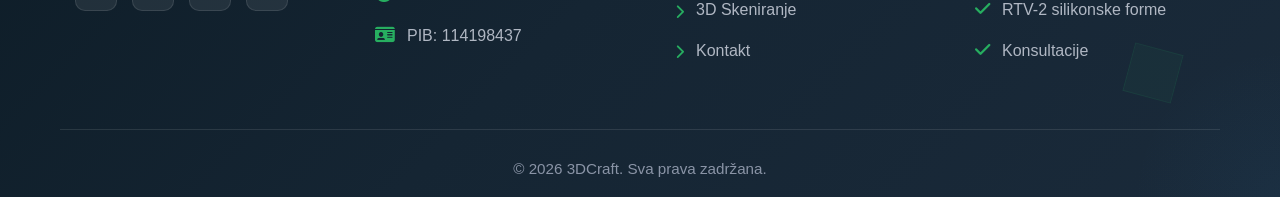
==== commit a1bddf7e: "silikonski kalupi upd." ====
--- a/index.html
+++ b/index.html
@@ -8,13 +8,13 @@
   <title>3DCraft - Početna</title>
 
   <!-- SEO Meta Tags -->
-  <meta name="description" content="3DCraft - Profesionalna 3D štampa u Beogradu. Prototipiranje, 3D modeliranje, serijska proizvodnja. Brza i precizna izrada. Besplatne konsultacije.">
-  <meta name="keywords" content="3D štampa, 3D štampanje, 3D modeliranje, prototipiranje, Beograd, profesionalna štampa, PLA, PETG, serijska proizvodnja">
+  <meta name="description" content="3DCraft - Profesionalna 3D štampa, modeliranje i RTV-2 silikonske forme u Beogradu. Prototipiranje, serijska proizvodnja i industrijske silikonizacije. Brza i precizna izrada. Besplatne konsultacije.">
+  <meta name="keywords" content="3D štampa, 3D modeliranje, silikonske forme, RTV-2 silikon, 3D skeniranje, prototipiranje, Beograd, profesionalna štampa, serijska proizvodnja">
   <meta name="author" content="3DCraft">
 
   <!-- Open Graph / Social Media -->
   <meta property="og:title" content="3DCraft - Profesionalna 3D Štampa i Modeliranje | Beograd">
-  <meta property="og:description" content="Profesionalna 3D štampa u Beogradu. Prototipiranje, modeliranje, serijska proizvodnja. Pretvaramo vaše ideje u stvarnost.">
+  <meta property="og:description" content="Profesionalna 3D štampa, modeliranje i RTV-2 silikonske forme u Beogradu. Prototipiranje, serijska proizvodnja i silikonizacija proizvoda.">
   <meta property="og:type" content="website">
   <meta property="og:url" content="https://3dcraft.rs/">
   <meta property="og:image" content="https://3dcraft.rs/slike/OpenGraphImage.jpg">
@@ -27,7 +27,7 @@
   <!-- Twitter Card -->
   <meta name="twitter:card" content="summary_large_image">
   <meta name="twitter:title" content="3DCraft - Profesionalna 3D Štampa i Modeliranje">
-  <meta name="twitter:description" content="Profesionalna 3D štampa u Beogradu. Prototipiranje, modeliranje, serijska proizvodnja.">
+  <meta name="twitter:description" content="Profesionalna 3D štampa, modeliranje i silikonske forme u Beogradu. Prototipiranje, serijska proizvodnja i industrijski proizvodi.">
   <meta name="twitter:image" content="https://3dcraft.rs/slike/OpenGraphImage.jpg">
 
   <!-- Canonical URL -->
@@ -70,7 +70,7 @@
         },
         "openingHours": "Mo-Fr 09:00-21:00",
         "areaServed": "Beograd, Srbija",
-        "serviceType": ["3D printing", "3D modeling", "scanning services", "prototyping"],
+        "serviceType": ["3D printing", "3D modeling", "scanning services", "prototyping", "RTV-2 silicone molds", "silicone casting services"],
         "priceRange": "Upon request",
         "image": "https://3dcraft.rs/slike/OpenGraphImage.jpg"
     }
@@ -159,7 +159,7 @@
       <div class="hero-wrapper">
         <div class="hero-text">
           <h1 class="hero-title"><br>Kompletna 3D rešenja za vaše projekte</h1>
-          <p class="hero-description">Od 3D modelovanja i skeniranja do precizne štampe. Digitalizujemo vaše ideje i pretvaramo ih u stvarnost — brzo, kvalitetno i pristupačno.</p>
+          <p class="hero-description">Od 3D modelovanja i skeniranja do precizne 3D štampe i silikonskih proizvoda. Digitalizujemo vaše ideje i pretvaramo ih u stvarnost — brzo, kvalitetno i pristupačno.</p>
 
           <div class="hero-social" aria-label="Social media links">
             <a href="https://www.instagram.com/3dcraft.rs/" target="_blank" rel="noopener noreferrer" aria-label="Instagram" onclick="gtag('event', 'conversion', {'send_to': 'AW-17674171292/ads_conversion_hero'});">
@@ -208,7 +208,7 @@
       <div class="whatsapp-cta-content">
         <div class="whatsapp-cta-text">
           <h2>Interesuju vas naše usluge?</h2>
-          <p>Kontaktirajte nas na WhatsApp-u i saznajte više o svim mogućnostima koje nudimo</p>
+          <p>Kontaktirajte nas na WhatsApp-u i saznajte više o 3D štampi, modelovanju, silikonskim formama i RTV-2 proizvodnji.</p>
         </div>
         <div class="whatsapp-cta-button">
           <a href="https://wa.me/381637797857?text=Zdravo! Interesuju me vaše usluge. Možete li mi dati više informacija?" class="whatsapp-cta-btn" target="_blank" rel="noopener noreferrer" onclick="gtag('event', 'conversion', {'send_to': 'AW-17674171292/ads_conversion_wa'});">
@@ -256,6 +256,13 @@
             </div>
             <h3>3D Skeniranje</h3>
             <p>Digitalizujemo vaše predmete u precizne 3D modele. Skeniramo objekte do 30cm za reverzno inženjerstvo, arhivu ili reprodukciju.</p>
+          </div>
+          <div class="feature-card">
+            <div class="feature-icon">
+              <i class="fas fa-industry"></i>
+            </div>
+            <h3>RTV‑2 Silikonske forme i proizvodi</h3>
+            <p>Izrađujemo profesionalne silikonske forme i gotove proizvode od RTV-2 silikona za industrijske i proizvodne namene.</p>
           </div>
           <div class="feature-card">
             <div class="feature-icon">
@@ -640,7 +647,7 @@
             </div>
 
             <div class="contact-tip">
-              <p><strong>Preporučujemo:</strong> Pošaljite nam email sa detaljima projekta, slikama i dimenzijama za najbržu procenu.</p>
+              <p><strong>Preporučujemo:</strong> Pošaljite nam email sa detaljima projekta, slikama i dimenzijama, uključujući informacije o silikonskim formama ili RTV-2 proizvodnji.</p>
             </div>
           </div>
         </div>
@@ -702,6 +709,7 @@
             <li><i class="fas fa-check"></i> Blender Grafika</li>
             <li><i class="fas fa-check"></i> 3D štampanje</li>
             <li><i class="fas fa-check"></i> 3D skeniranje</li>
+            <li><i class="fas fa-check"></i> RTV-2 silikonske forme</li>
             <li><i class="fas fa-check"></i> Konsultacije</li>
           </ul>
         </div>
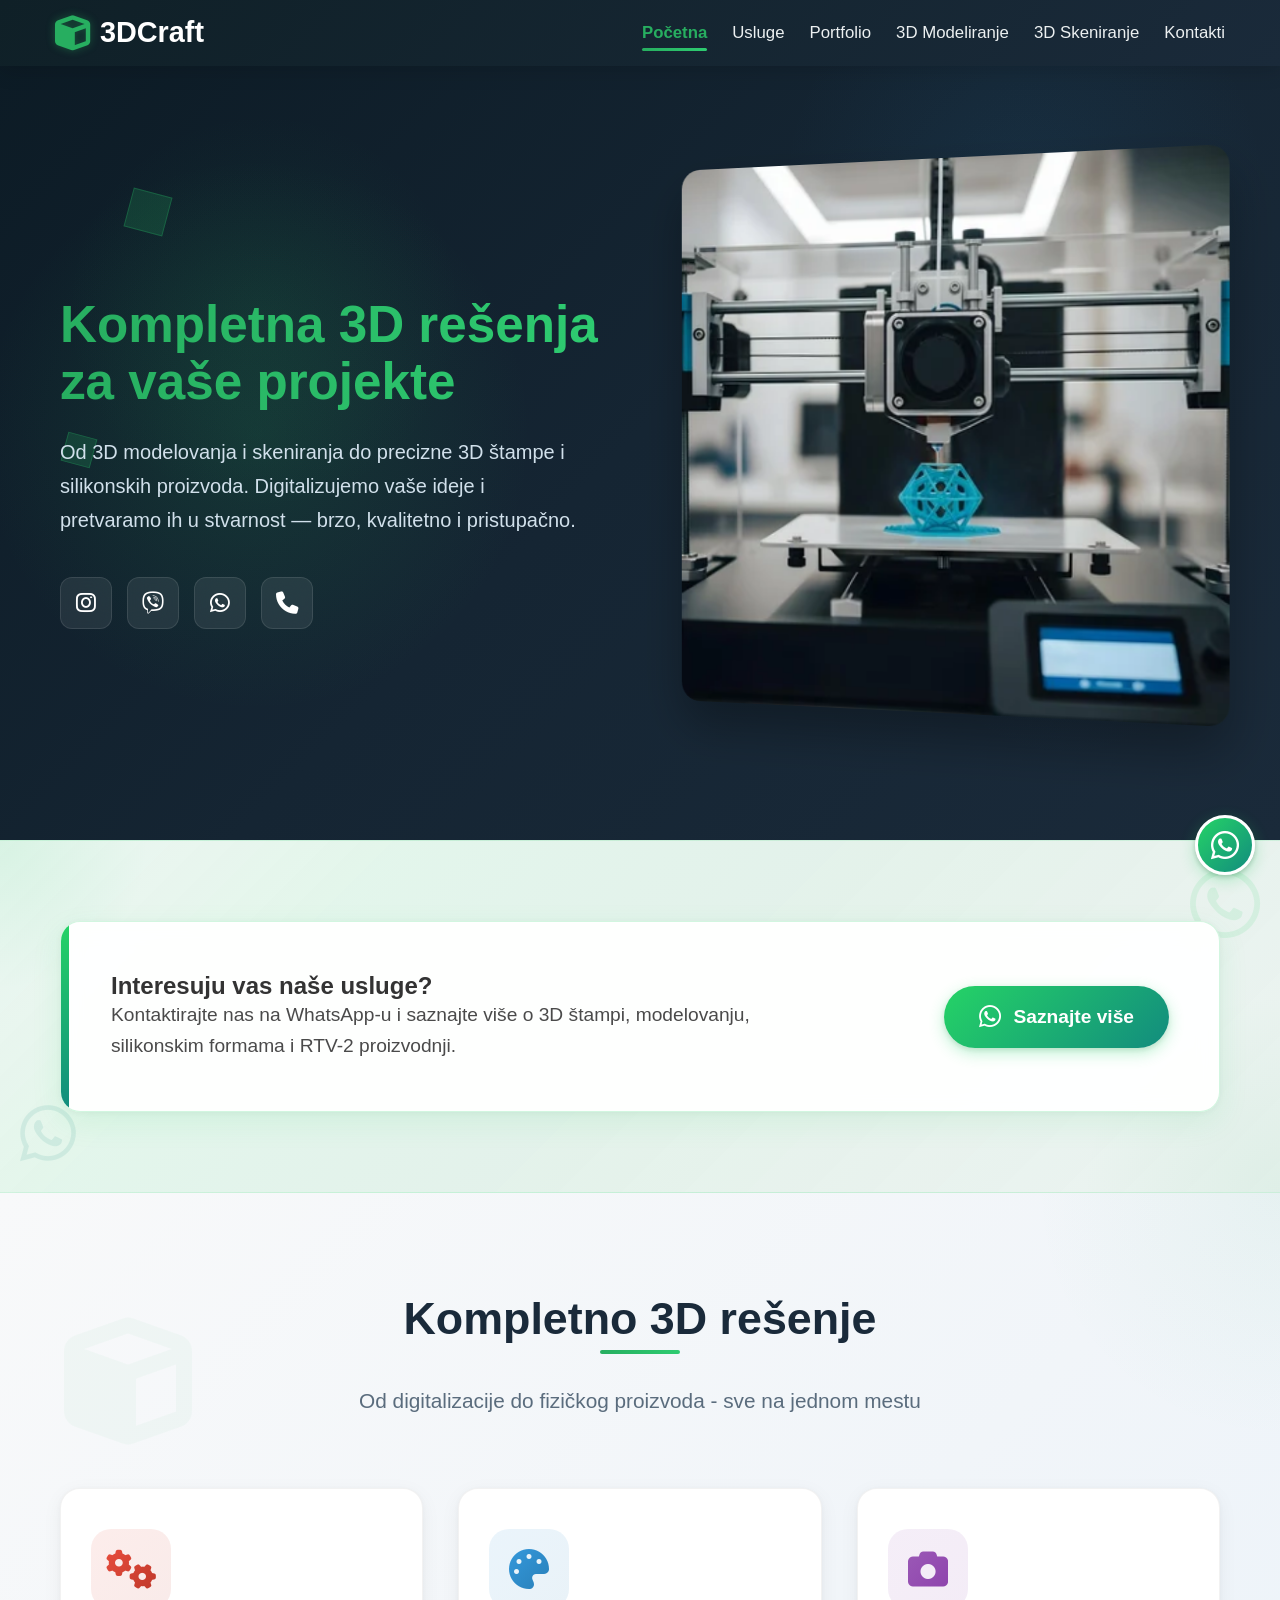
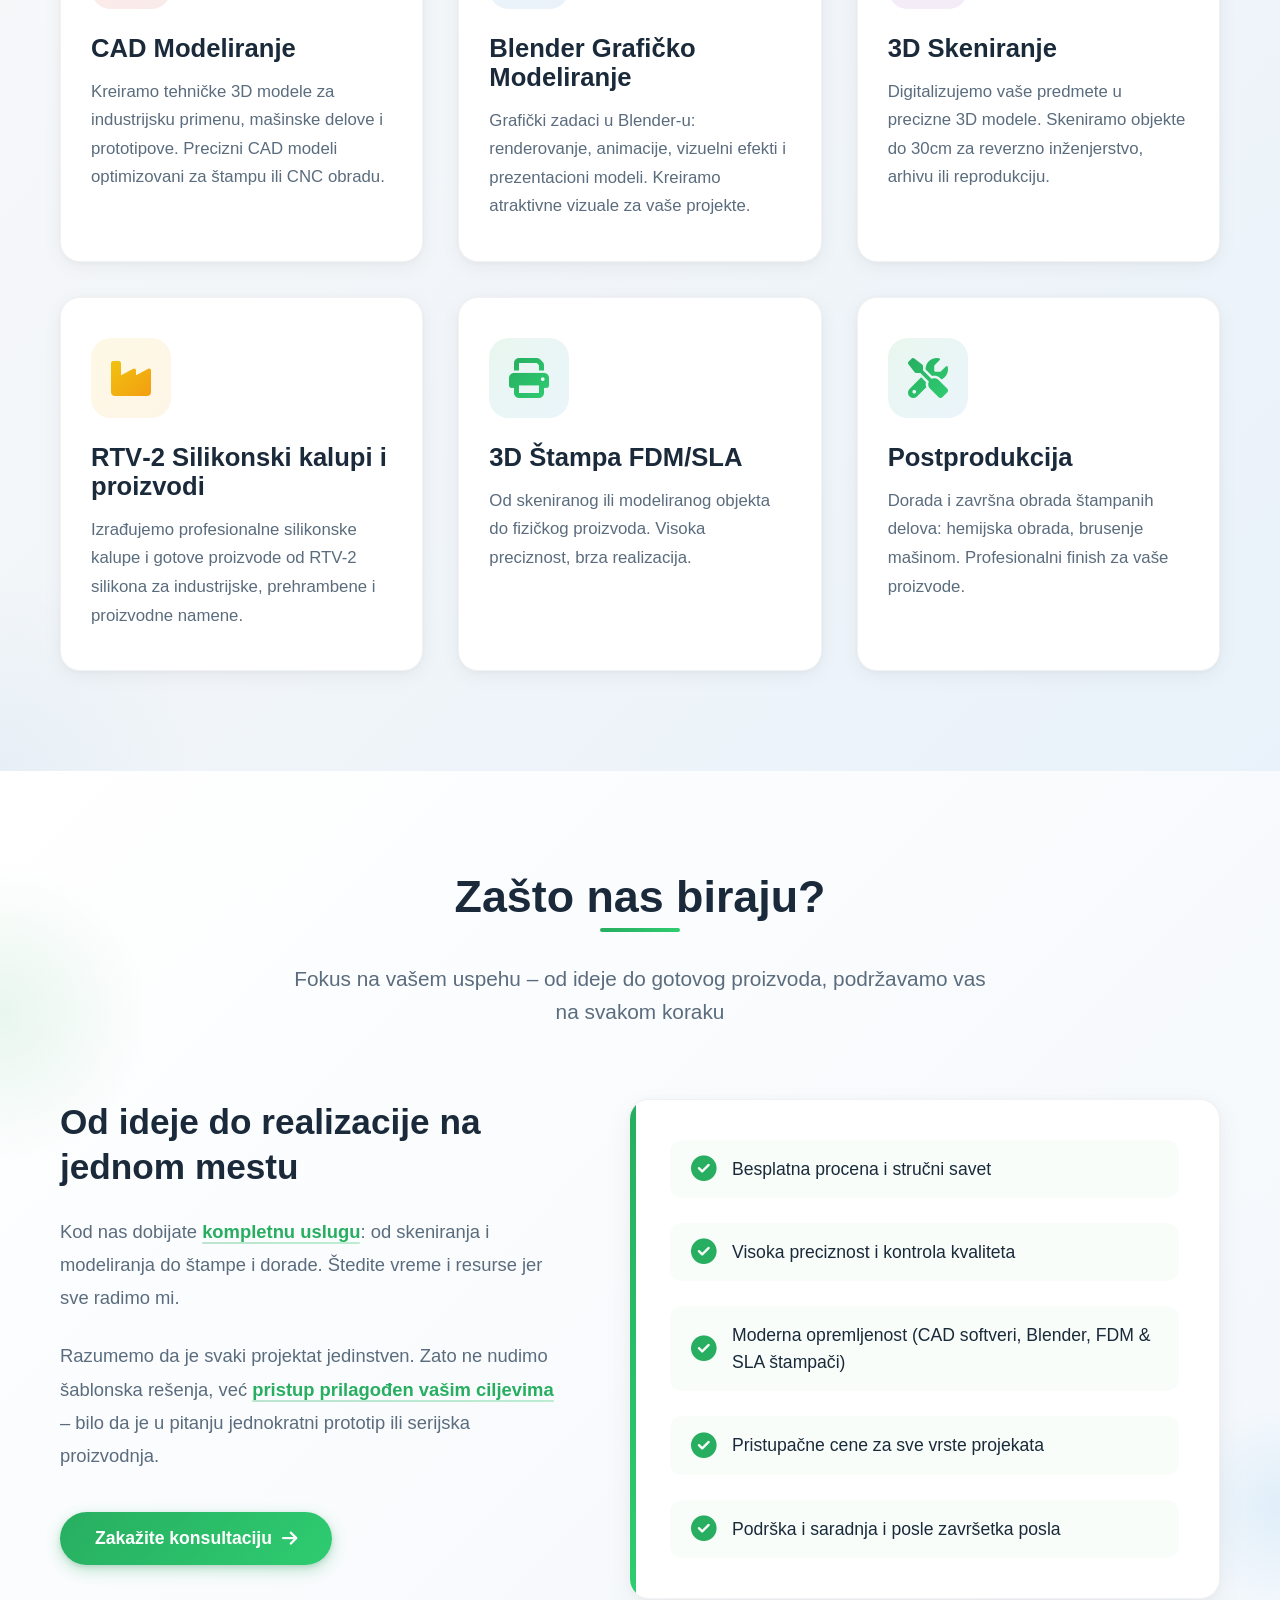
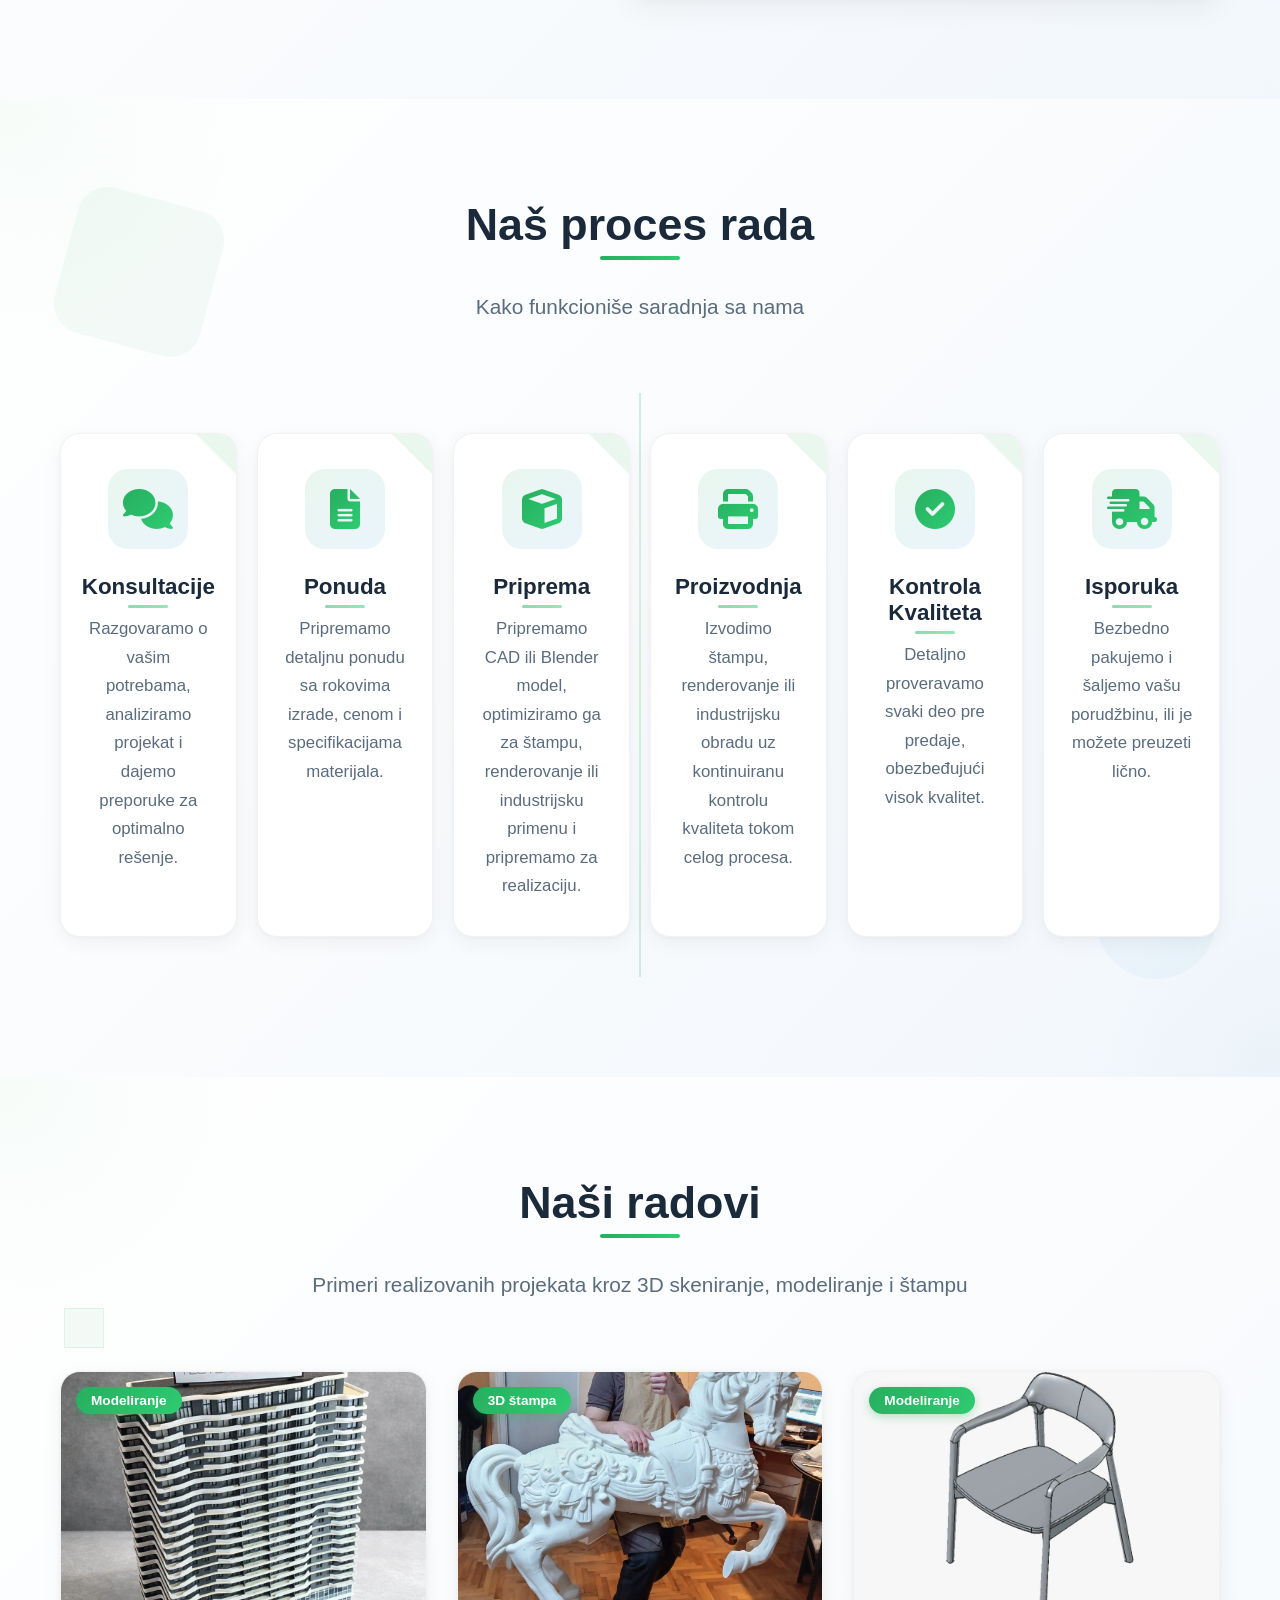
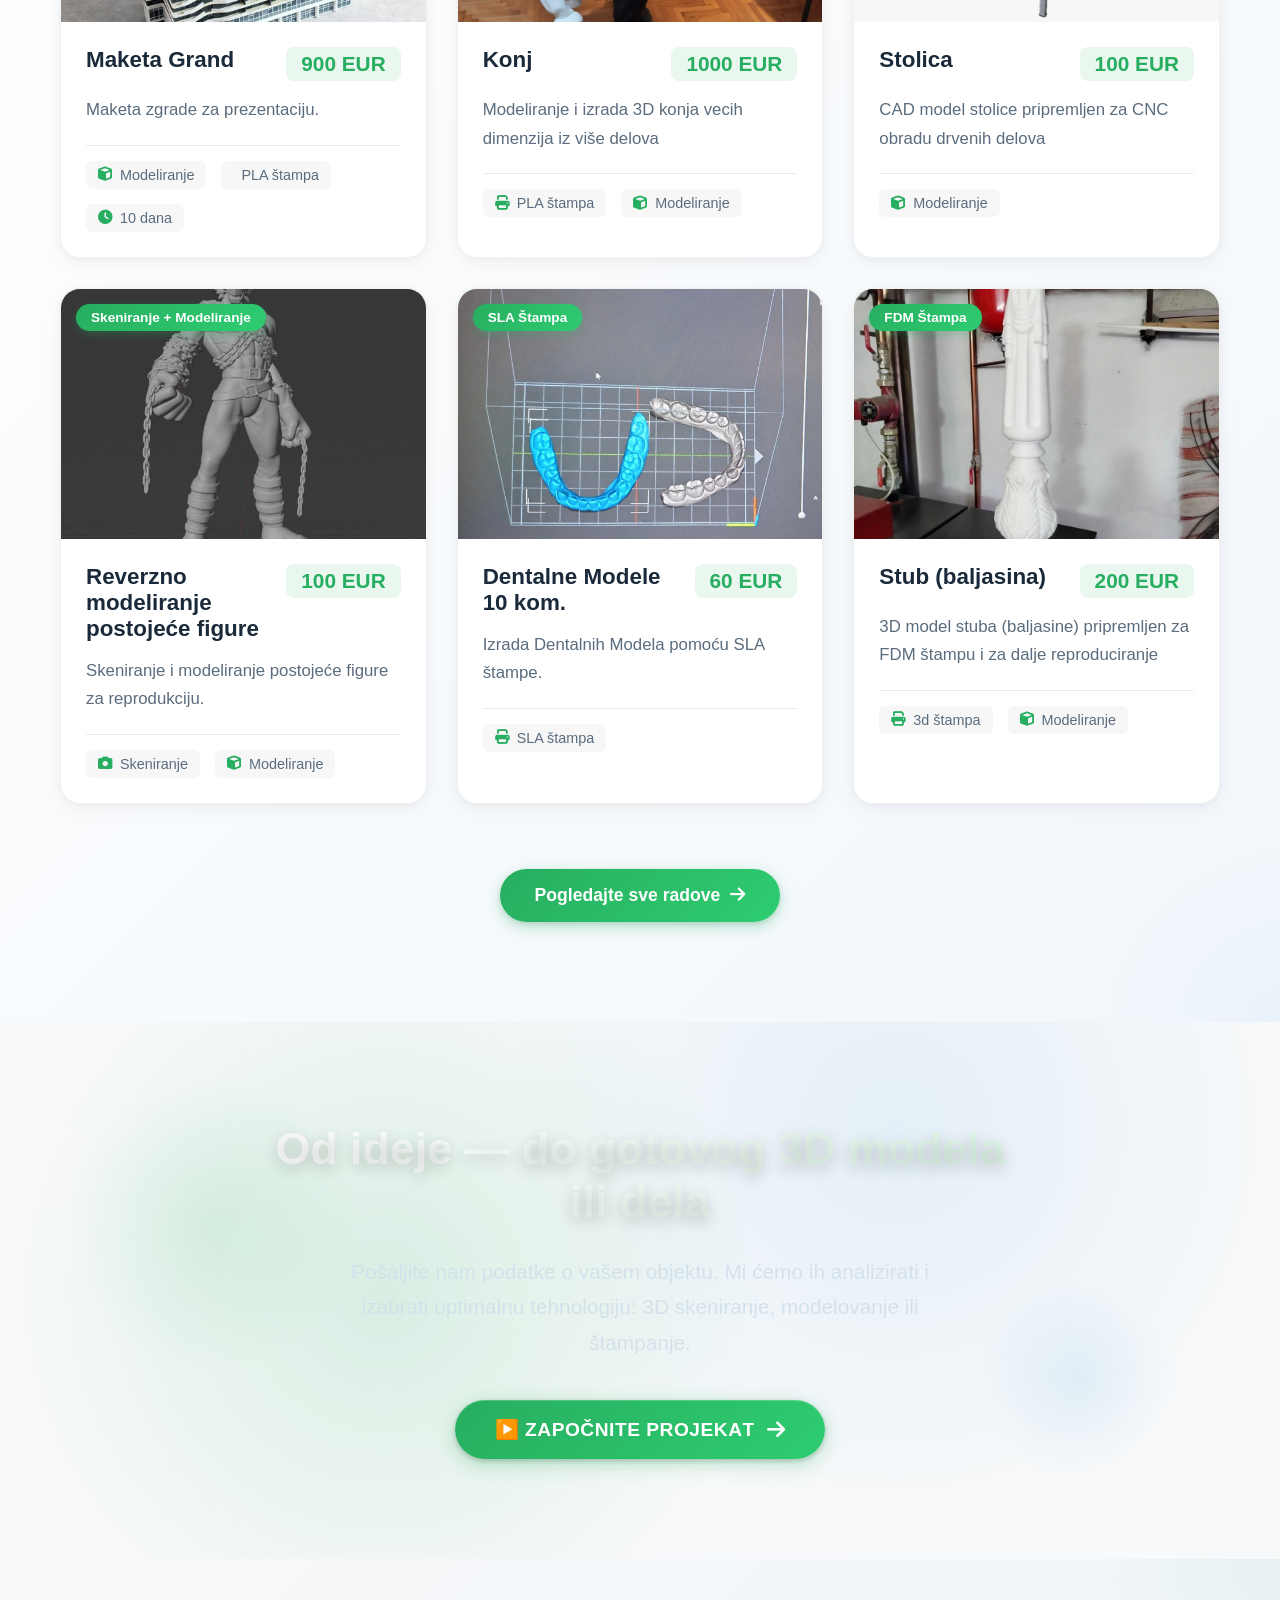
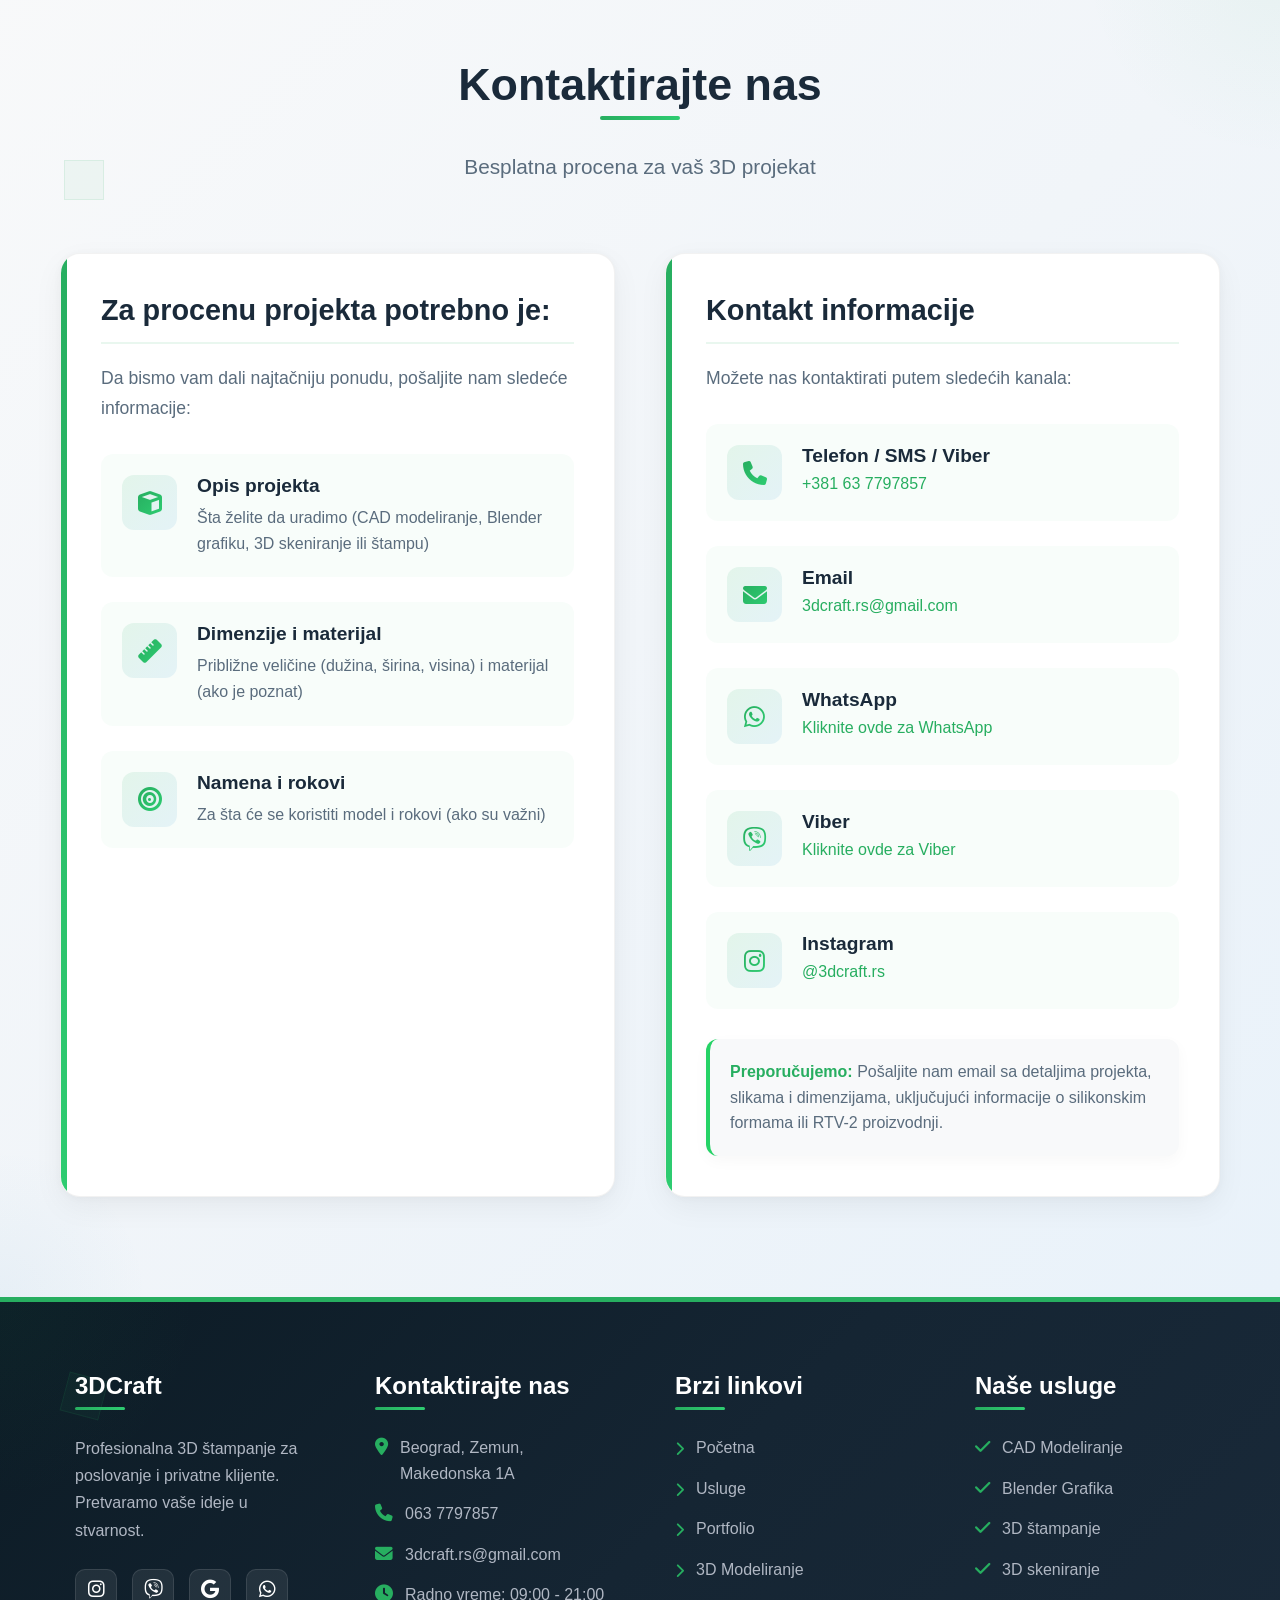
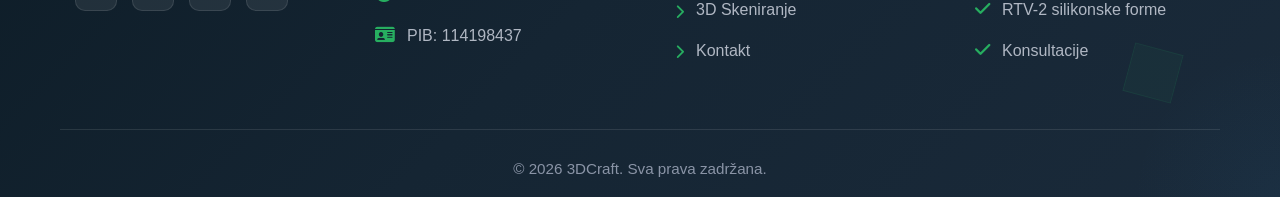
==== commit a4a9bf87: "fix" ====
--- a/index.html
+++ b/index.html
@@ -261,8 +261,8 @@
             <div class="feature-icon">
               <i class="fas fa-industry"></i>
             </div>
-            <h3>RTV‑2 Silikonske forme i proizvodi</h3>
-            <p>Izrađujemo profesionalne silikonske forme i gotove proizvode od RTV-2 silikona za industrijske i proizvodne namene.</p>
+            <h3>RTV‑2 Silikonski kalupi i proizvodi</h3>
+            <p>Izrađujemo profesionalne silikonske kalupe i gotove proizvode od RTV-2 silikona za industrijske, prehrambene i proizvodne namene.</p>
           </div>
           <div class="feature-card">
             <div class="feature-icon">
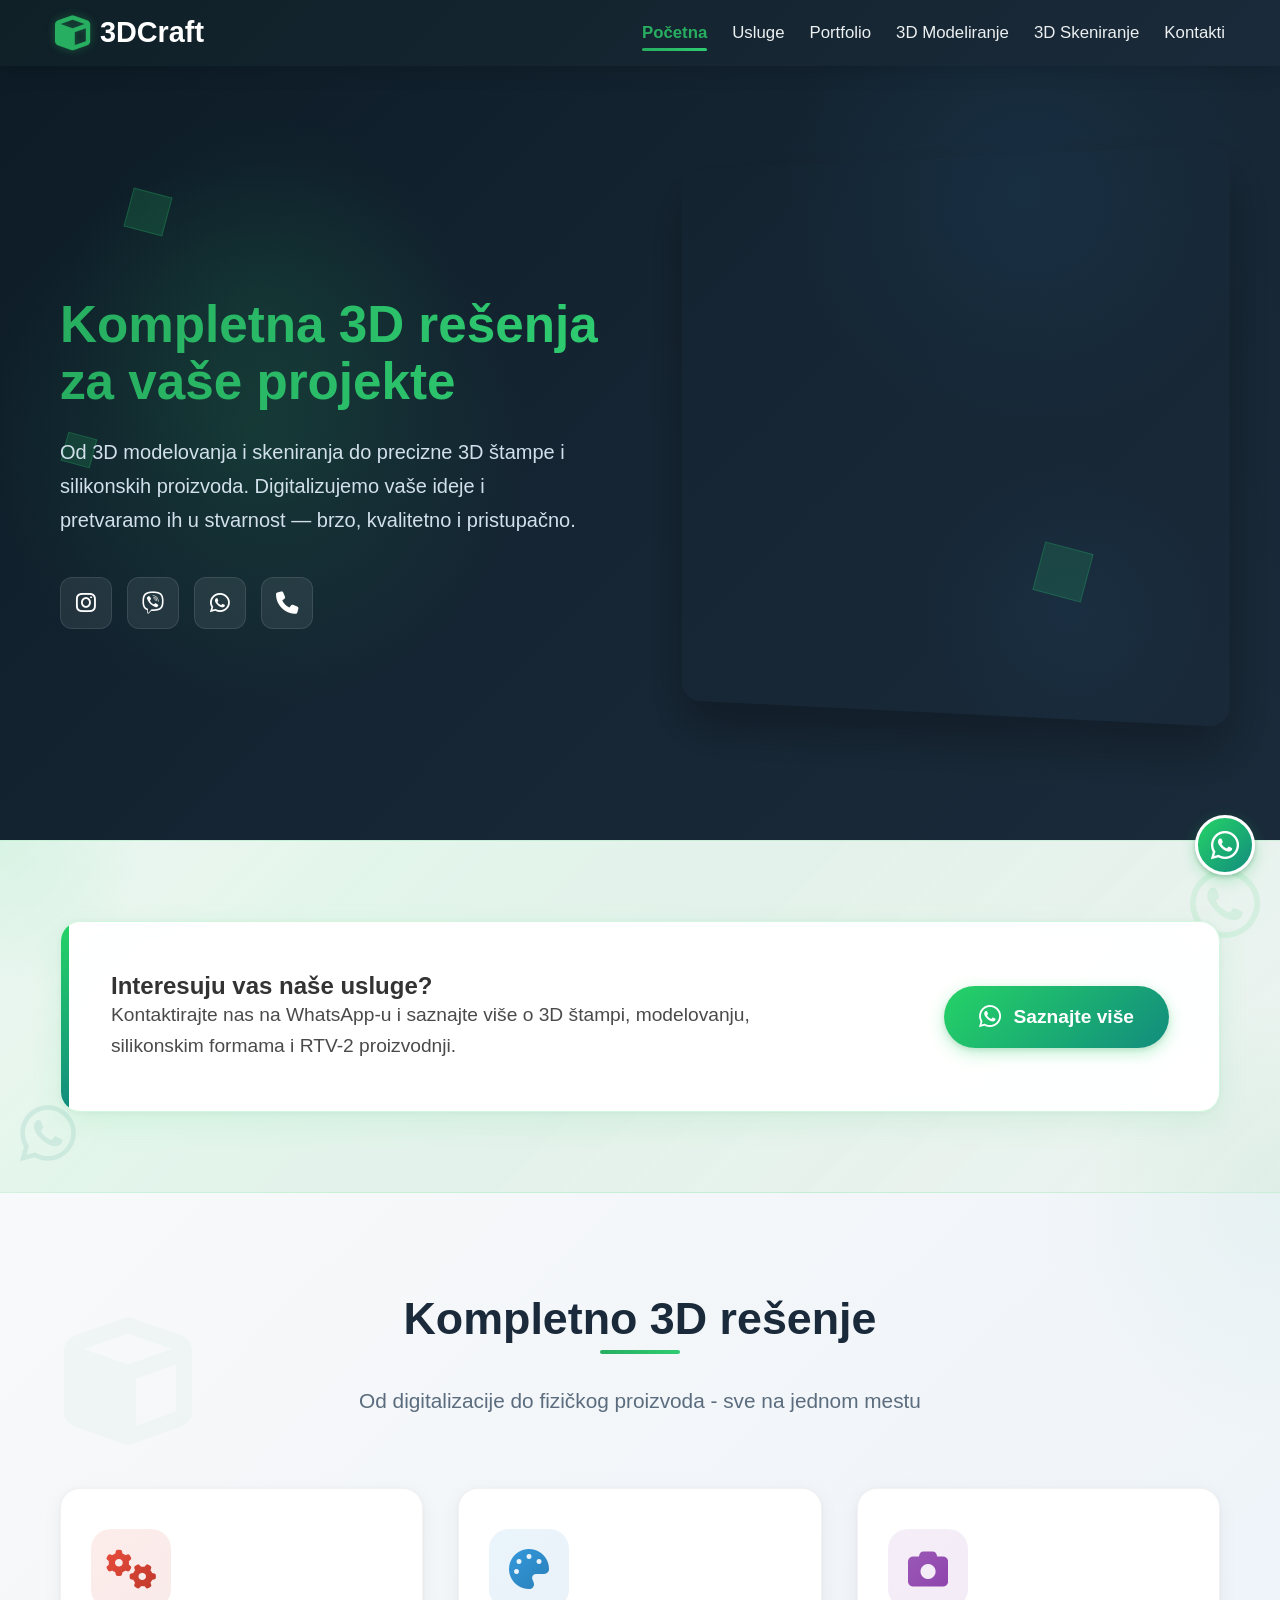
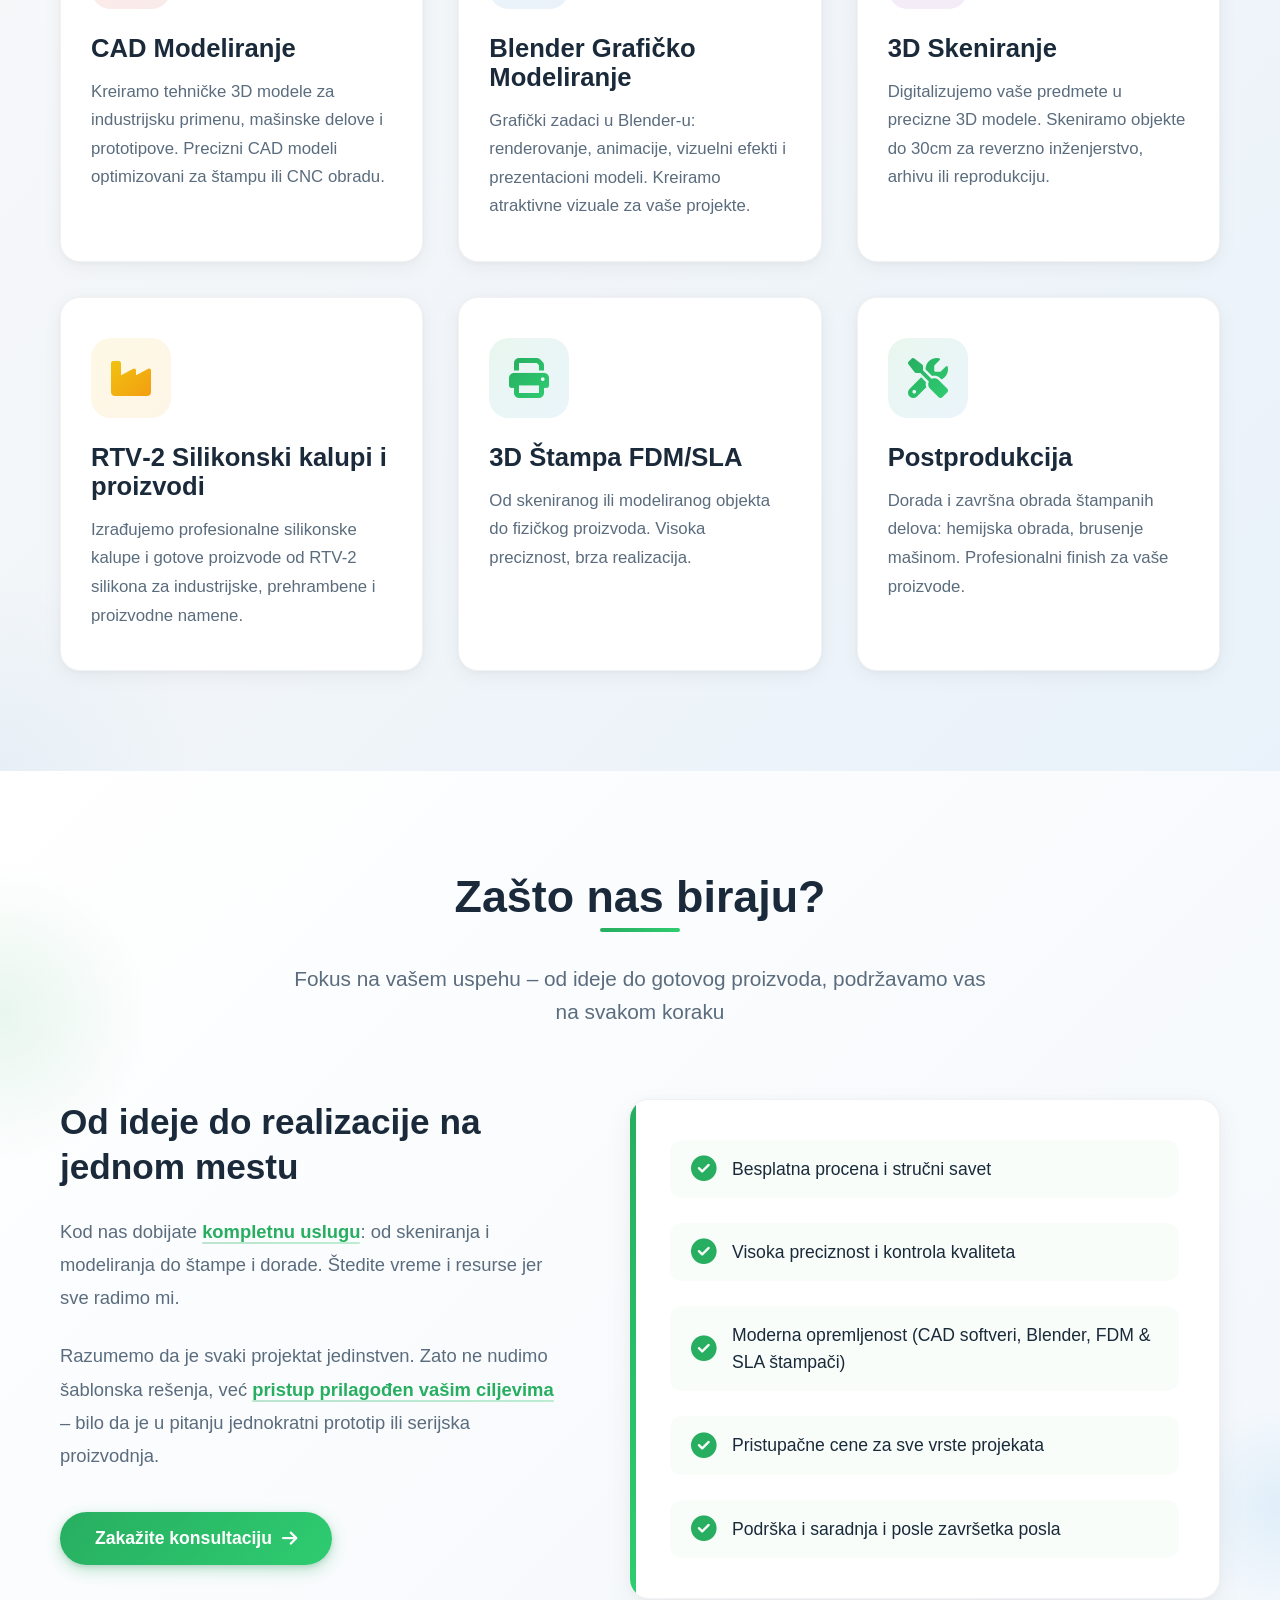
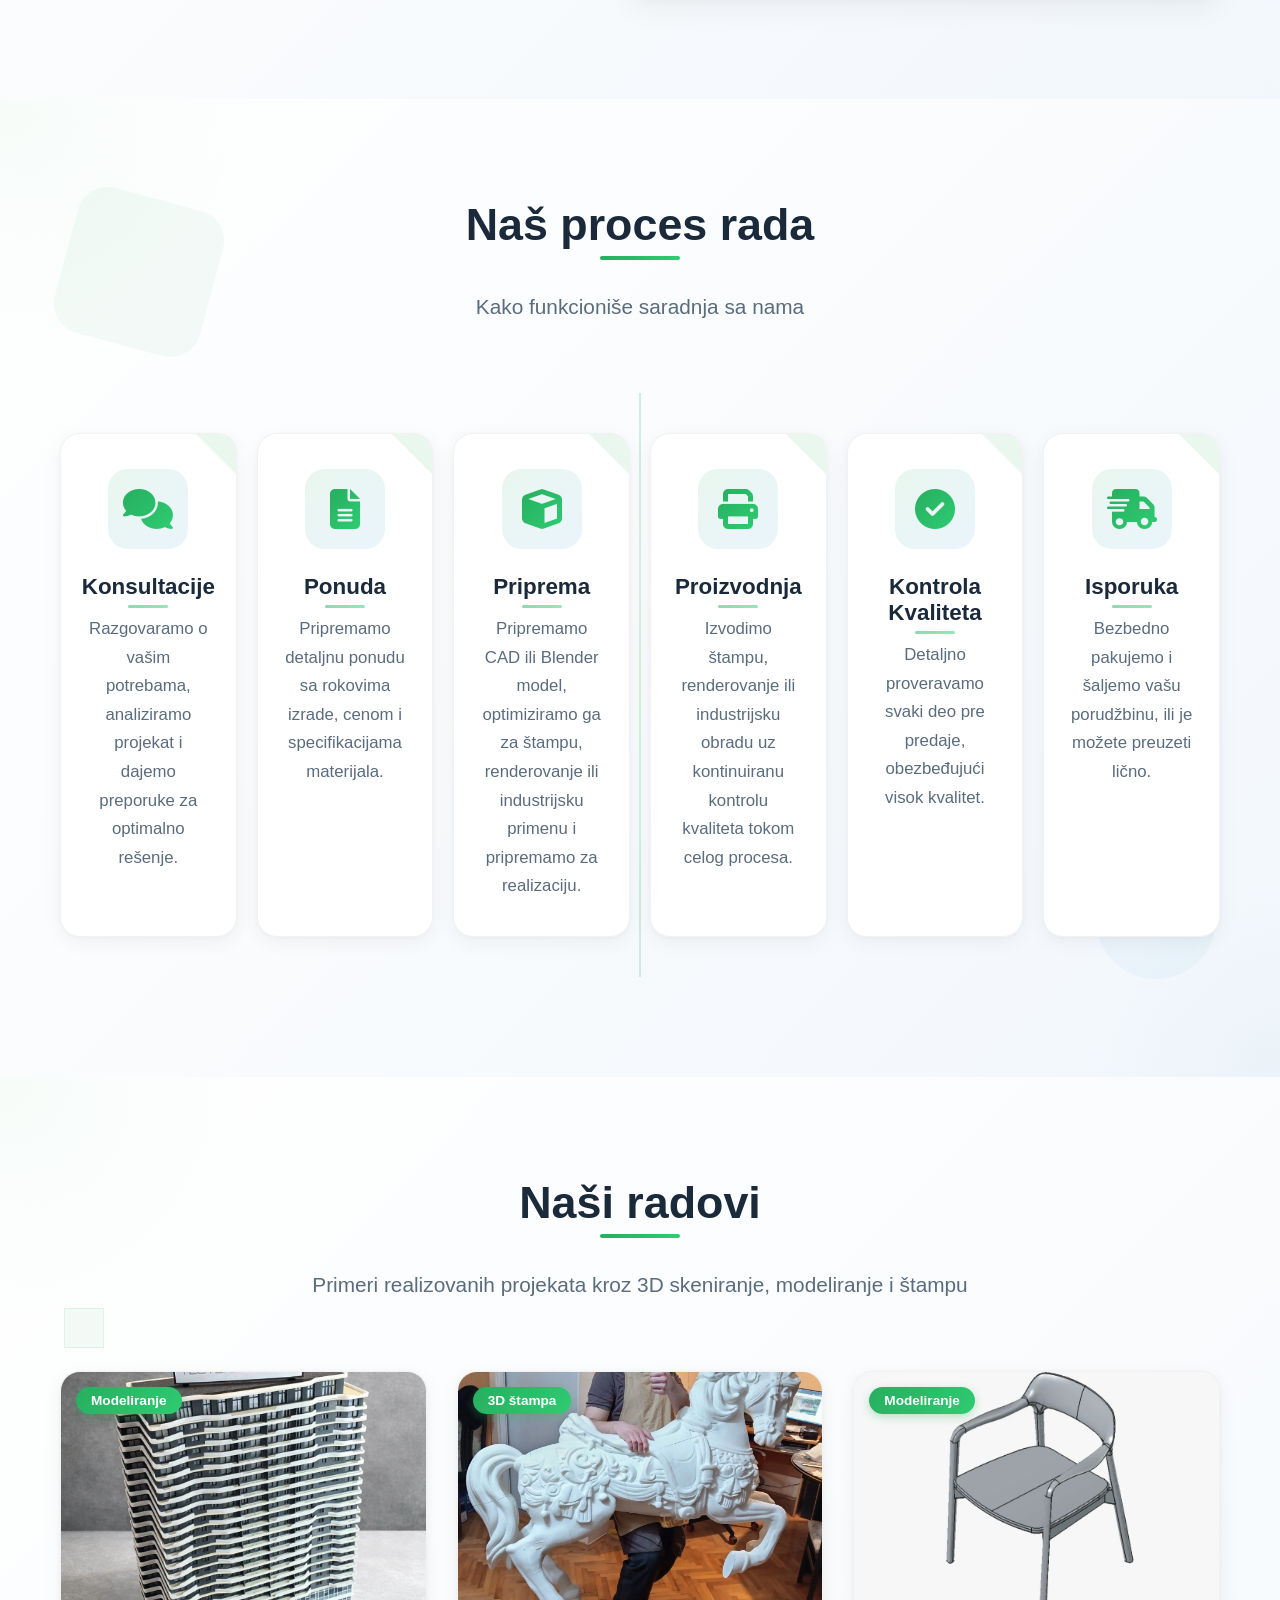
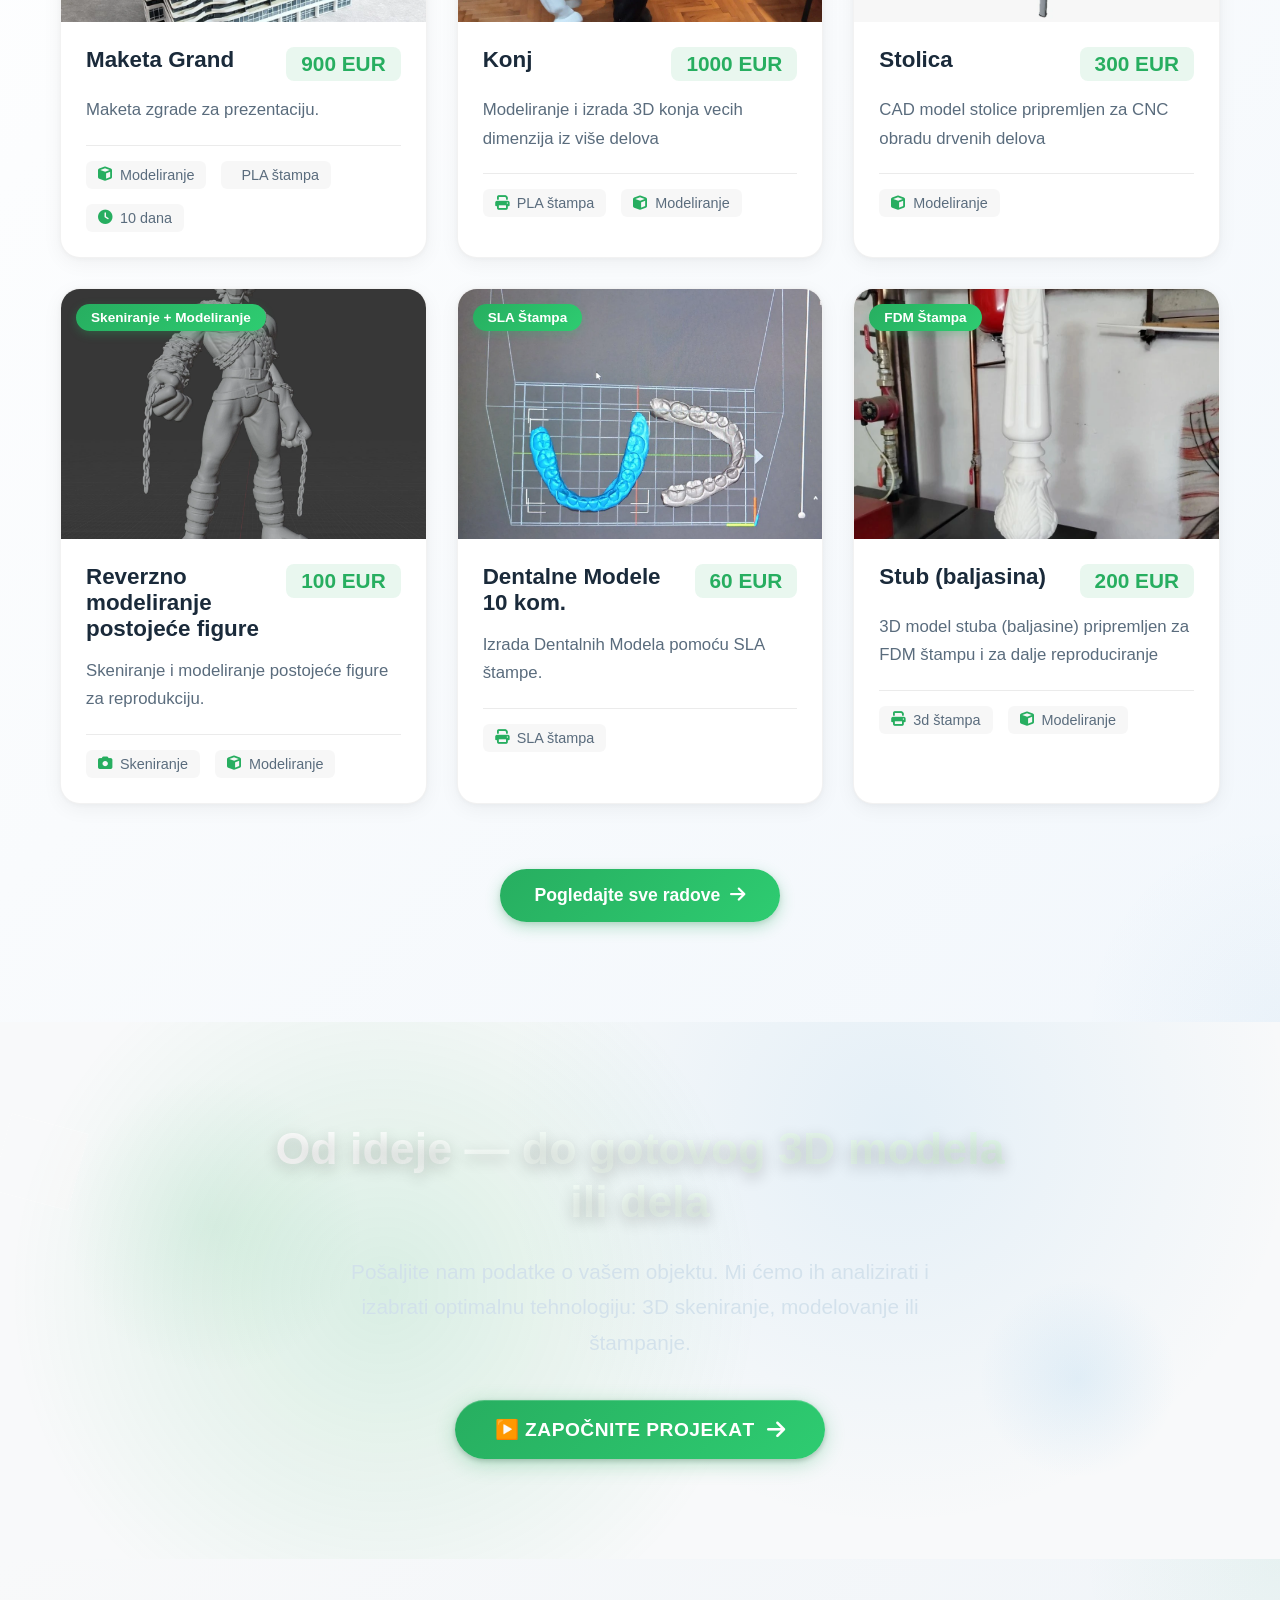
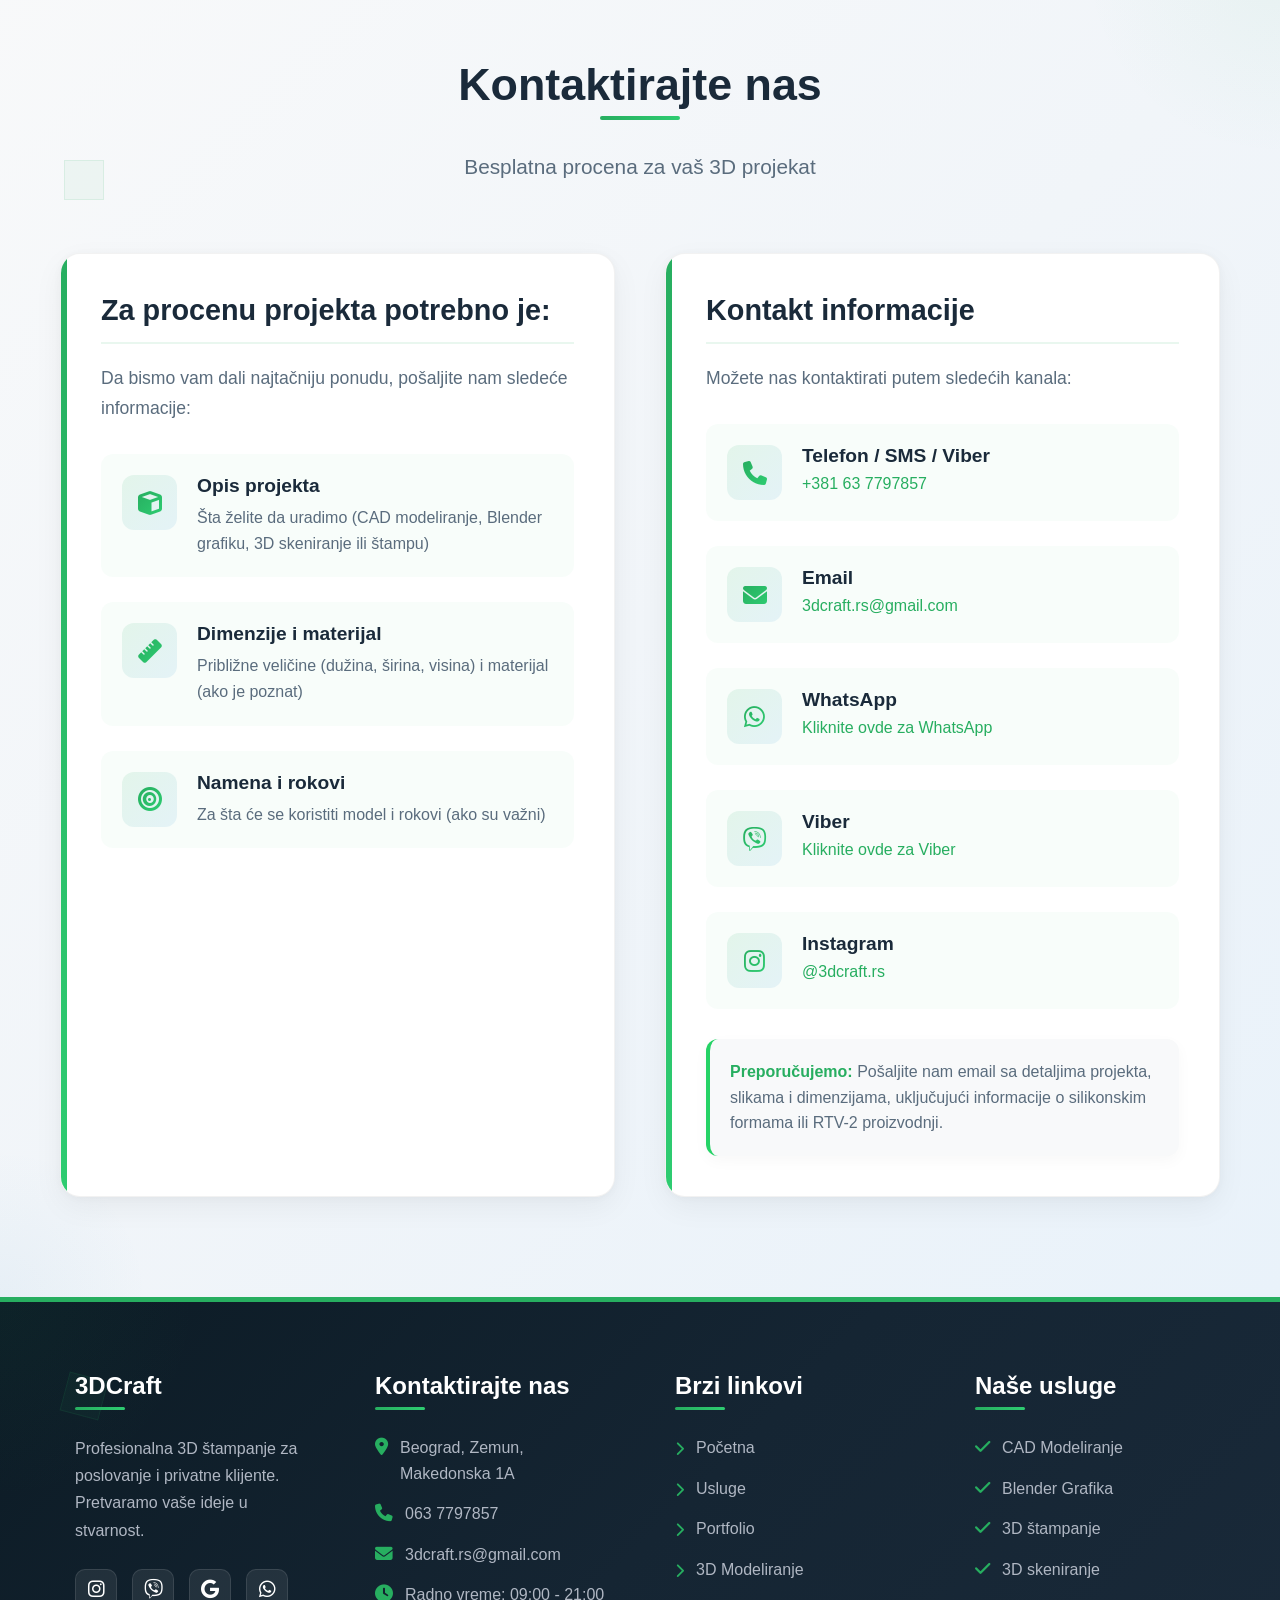
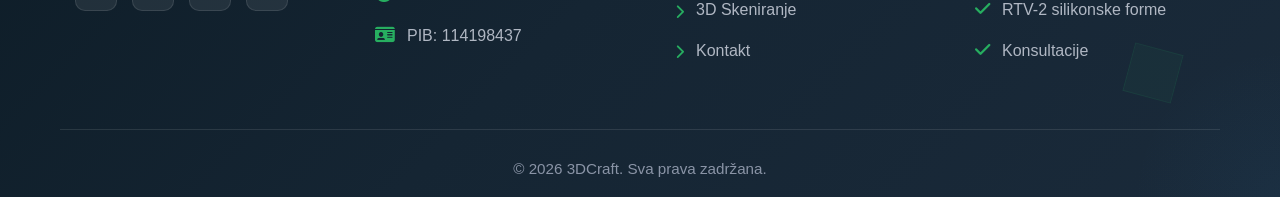
==== commit 1297f339: "portfolio upd" ====
--- a/index.html
+++ b/index.html
@@ -453,7 +453,7 @@
             <div class="portfolio-content">
               <div class="portfolio-header">
                 <h3>Stolica</h3>
-                <div class="portfolio-price">100 EUR</div>
+                <div class="portfolio-price">300 EUR</div>
               </div>
               <p class="portfolio-description">CAD model stolice pripremljen za CNC obradu drvenih delova</p>
               <div class="portfolio-details">
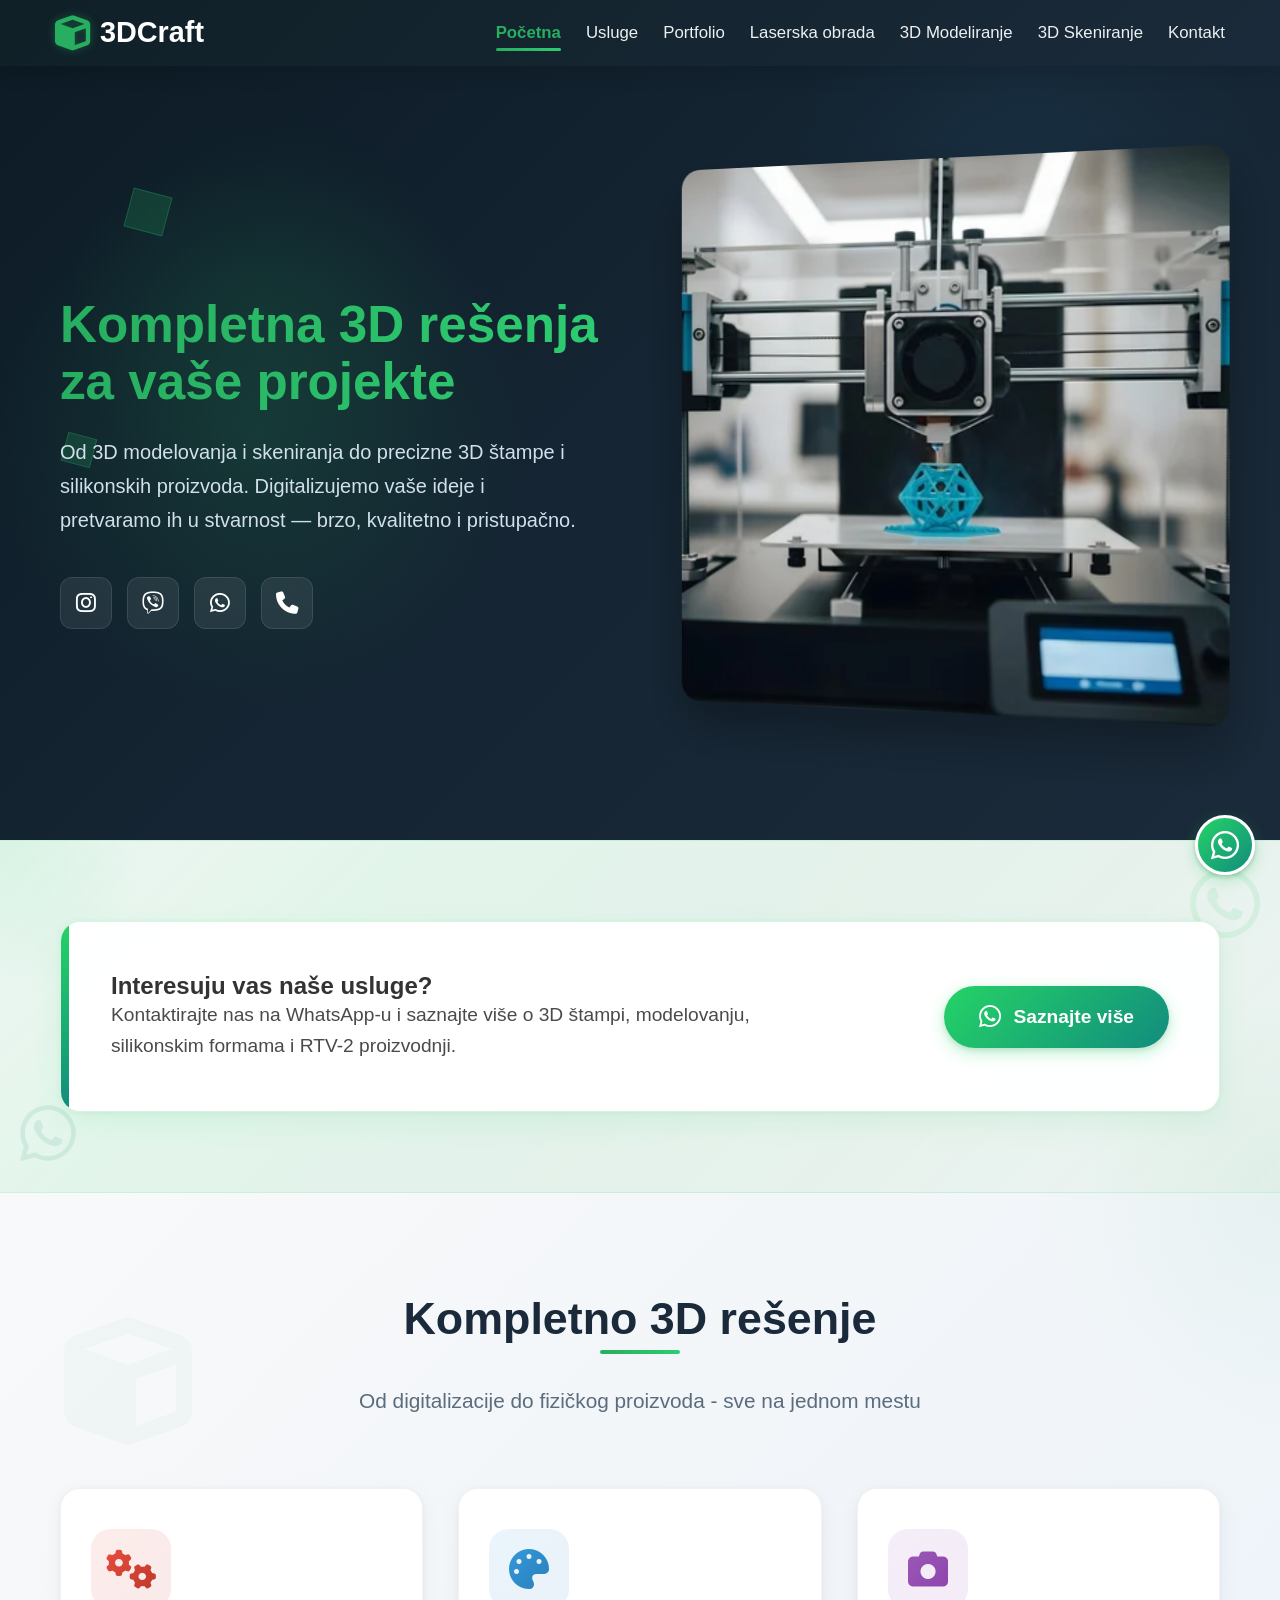
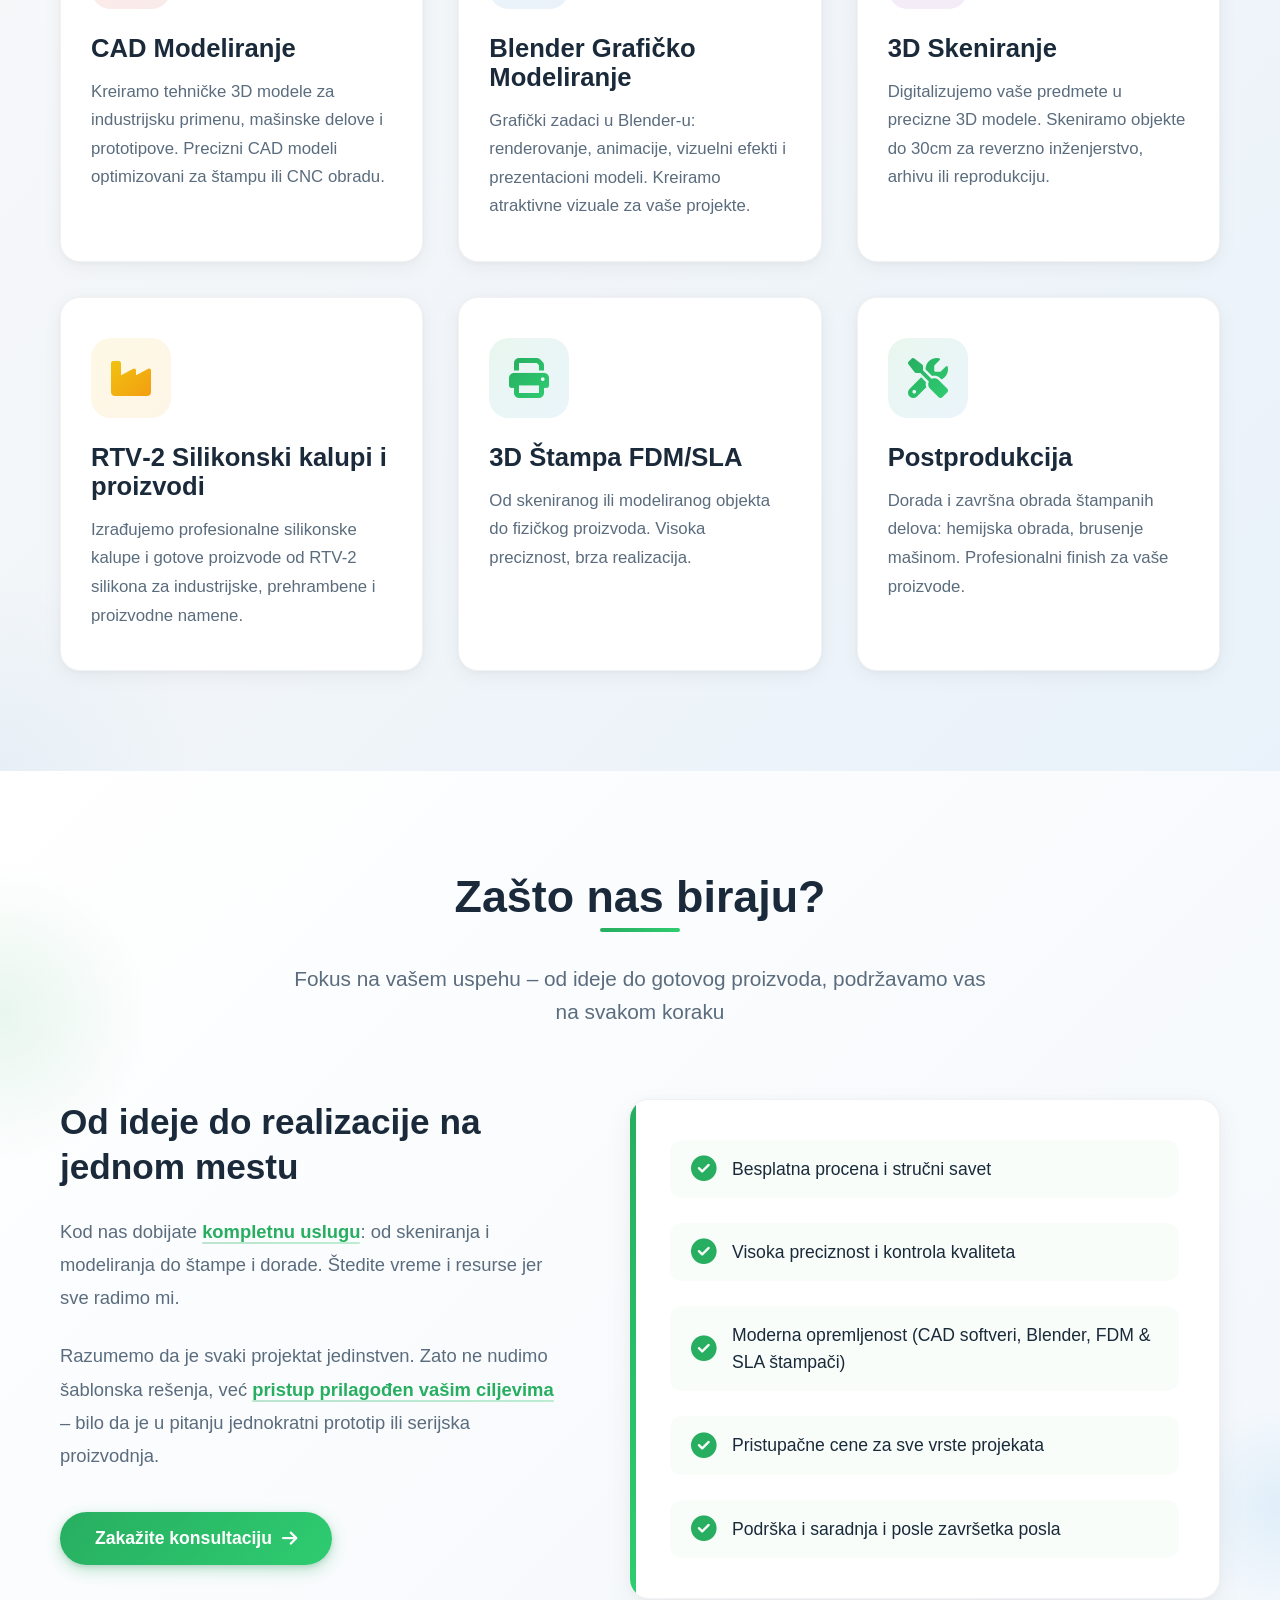
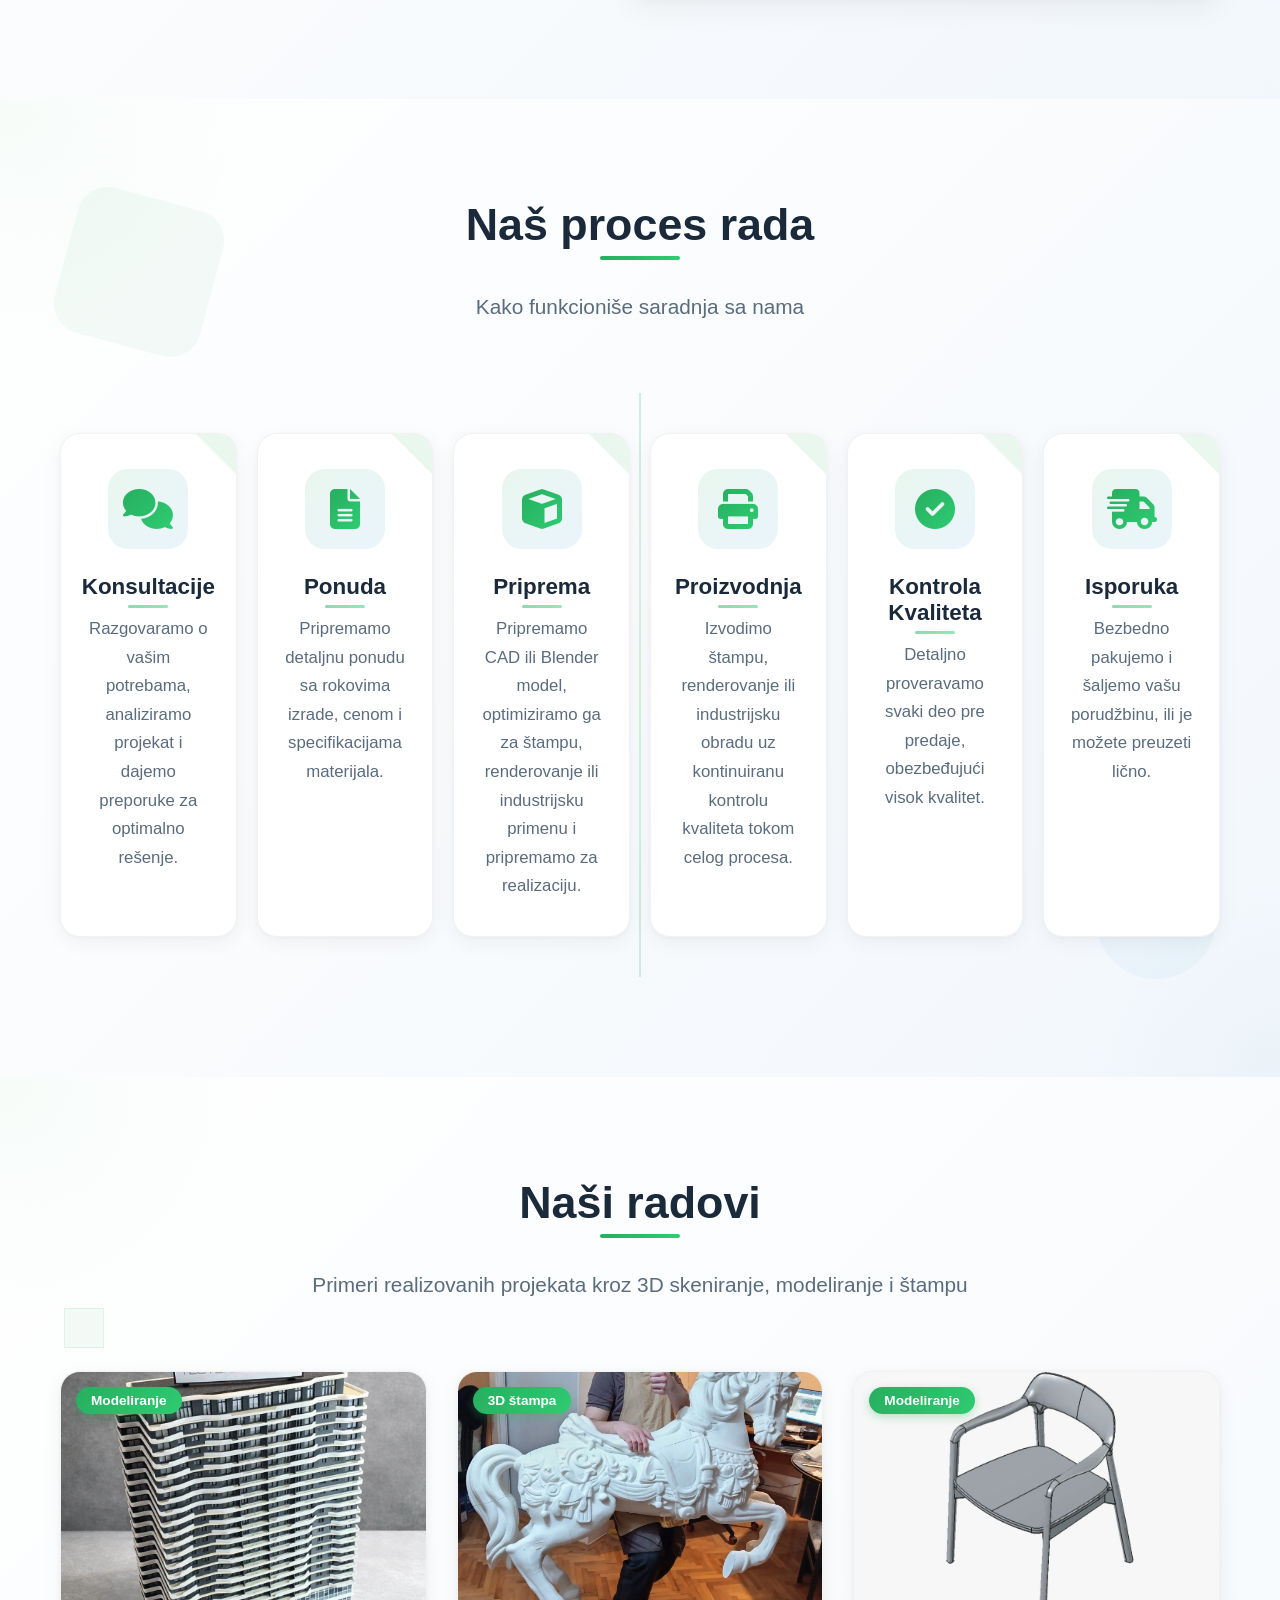
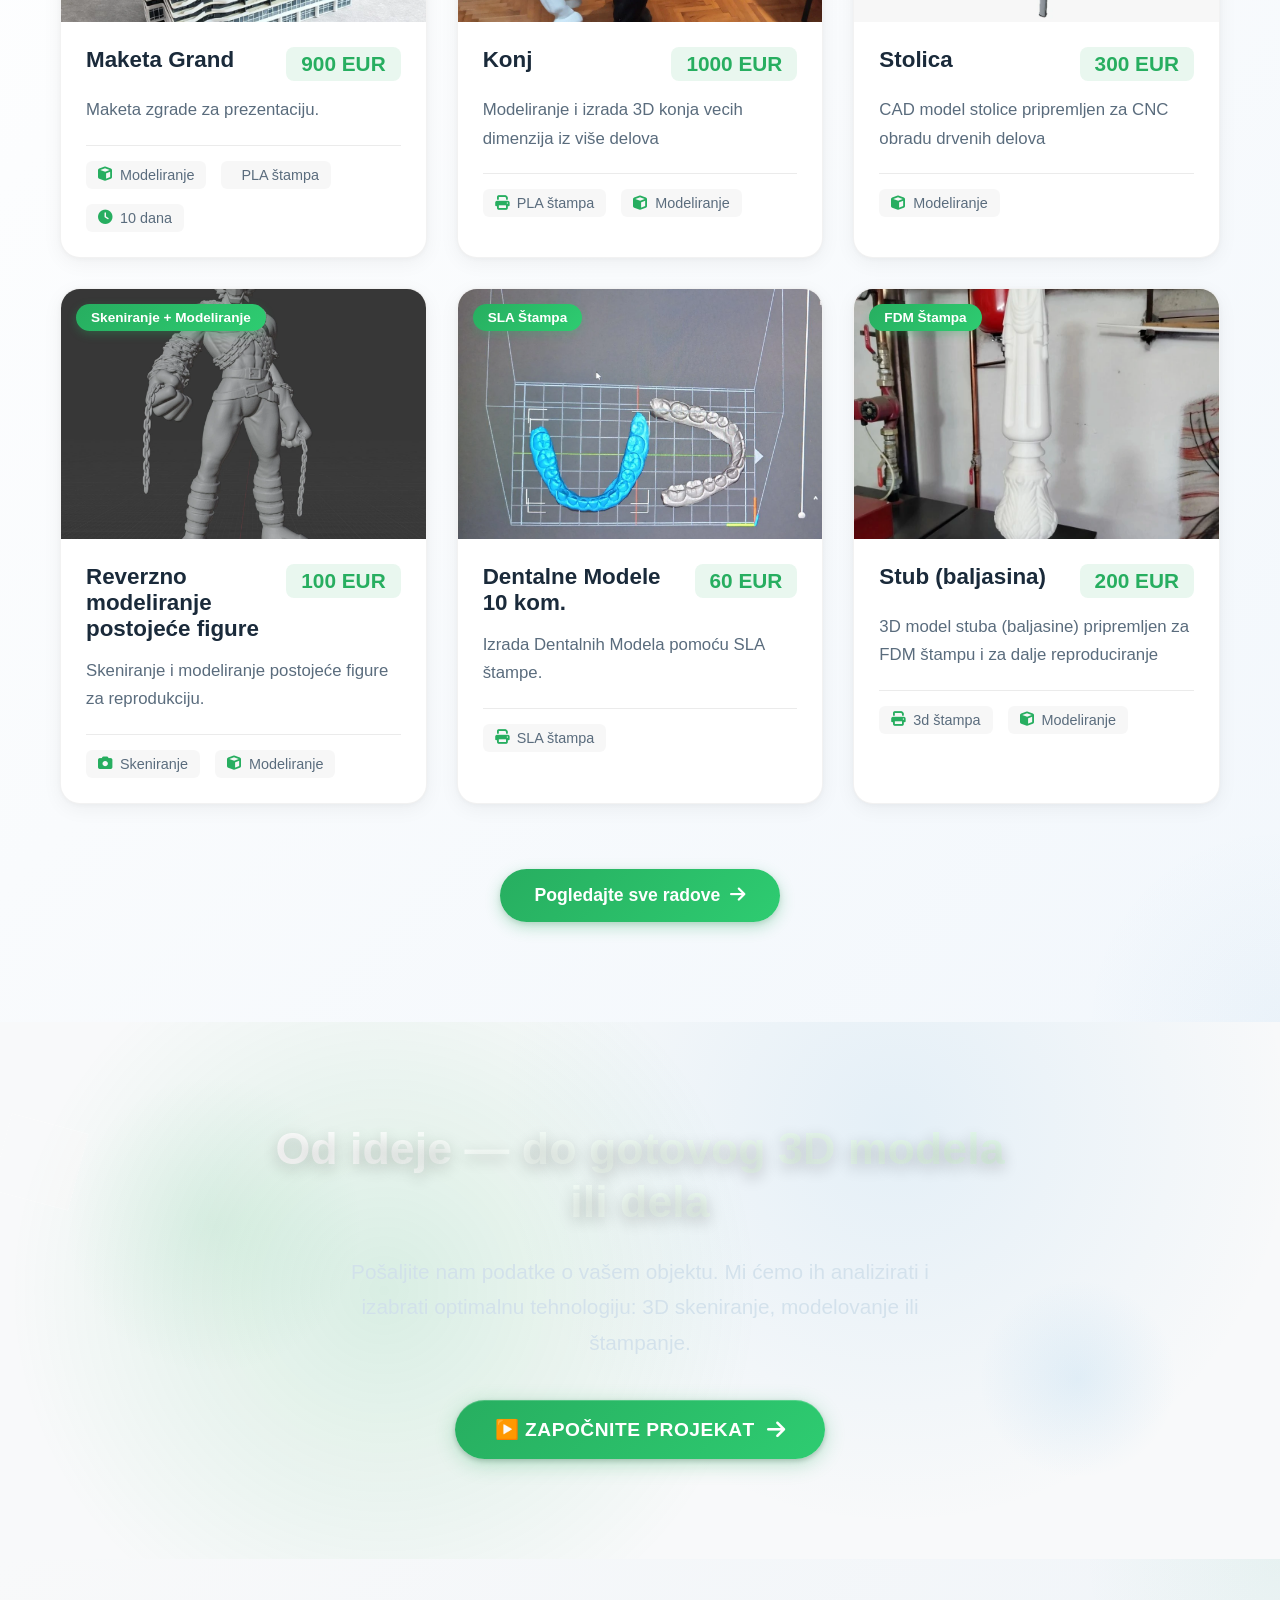
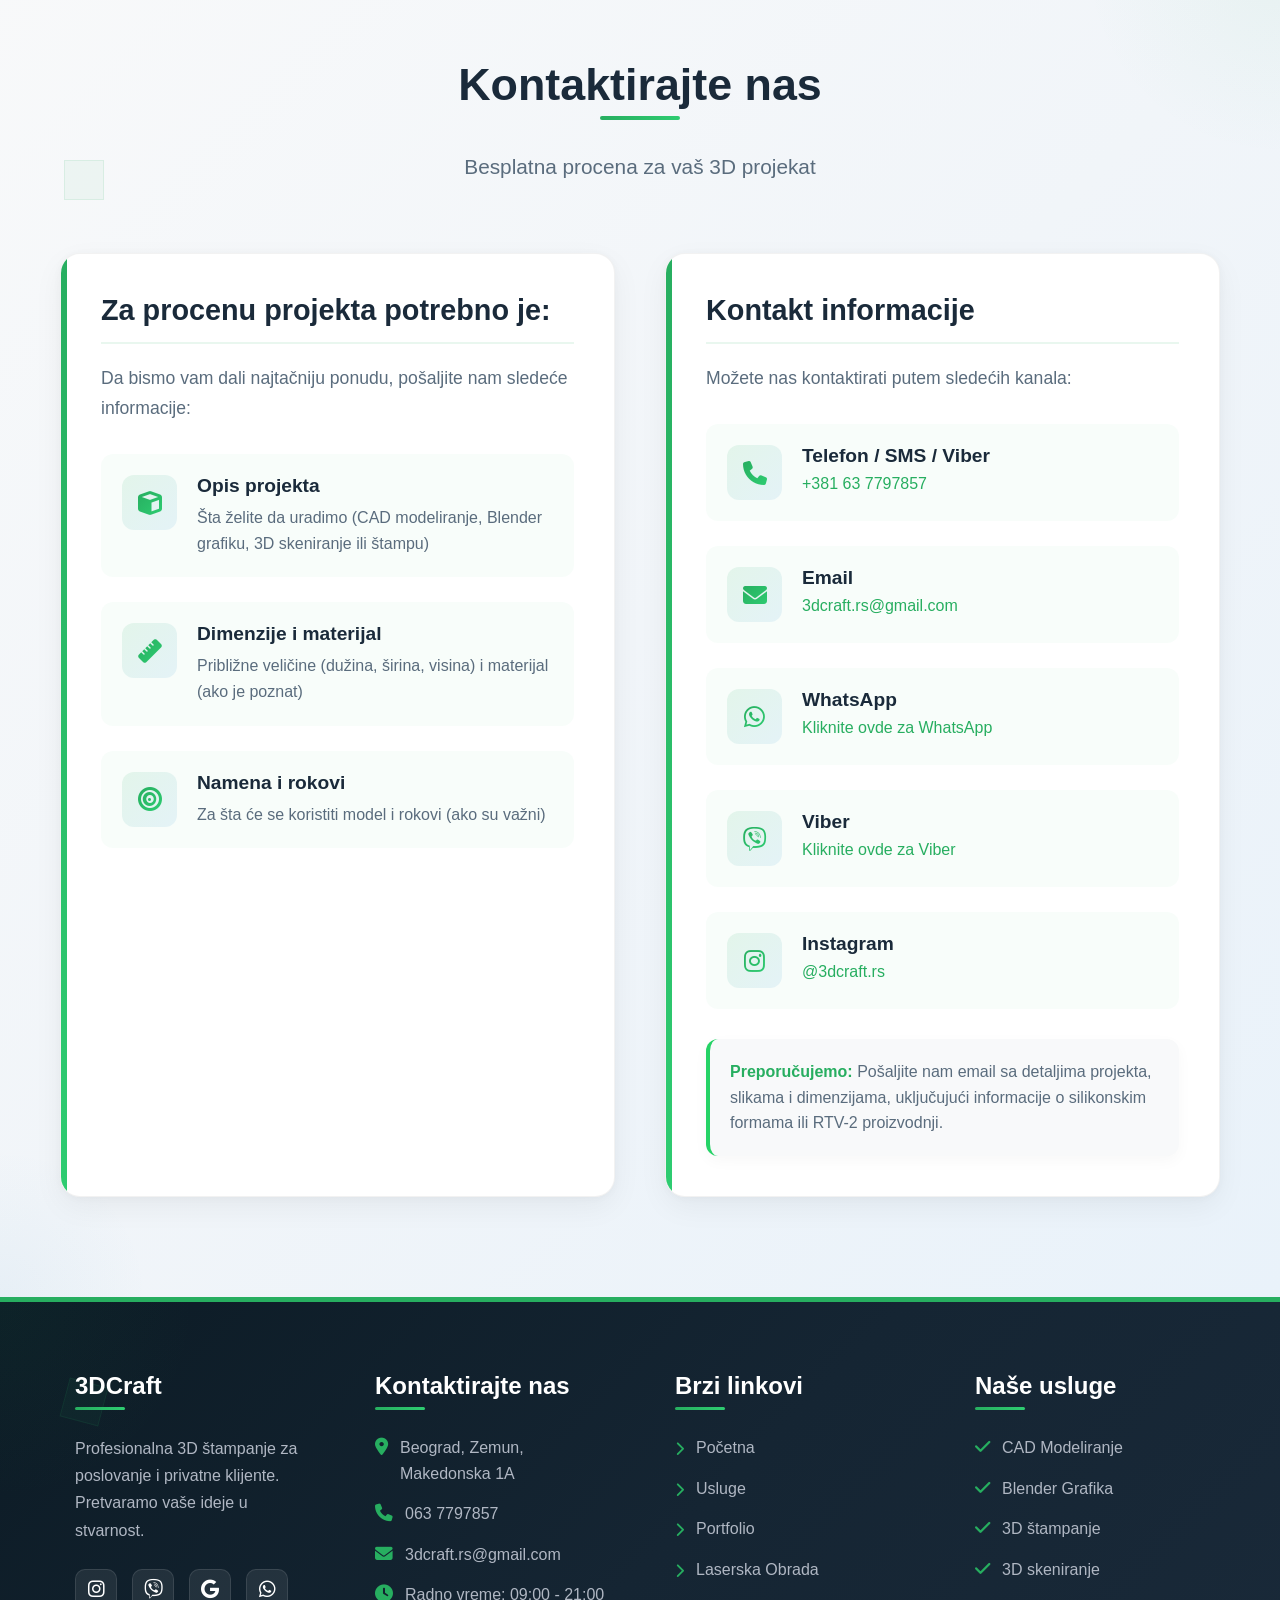
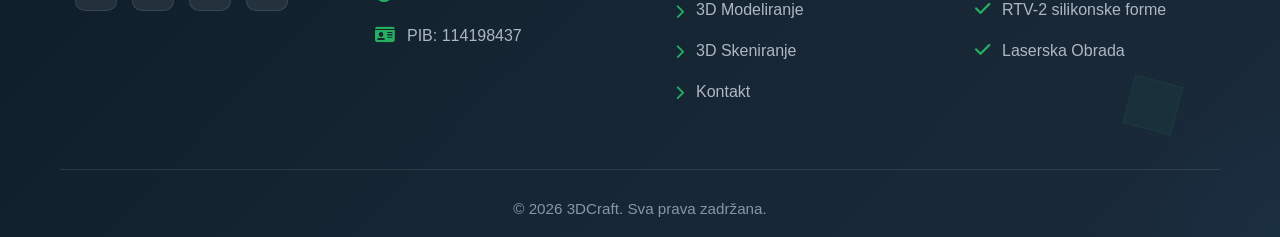
==== commit ebeef520: "laser.html upd." ====
--- a/index.html
+++ b/index.html
@@ -137,9 +137,10 @@
           <li><a href="index.html" class="active">Početna</a></li>
           <li><a href="usluge.html">Usluge</a></li>
           <li><a href="portfolio.html">Portfolio</a></li>
+          <li><a href="laser.html">Laserska obrada</a></li>
           <li><a href="modeliranje.html">3D Modeliranje</a></li>
           <li><a href="skeniranje.html">3D Skeniranje</a></li>
-          <li><a href="kontakti.html">Kontakti</a></li>
+          <li><a href="kontakti.html">Kontakt</a></li>
         </ul>
         <div class="mobile-menu">
           <i class="fas fa-bars"></i>
@@ -697,6 +698,7 @@
             <li><a href="index.html"><i class="fas fa-chevron-right"></i> Početna</a></li>
             <li><a href="usluge.html"><i class="fas fa-chevron-right"></i> Usluge</a></li>
             <li><a href="portfolio.html"><i class="fas fa-chevron-right"></i> Portfolio</a></li>
+            <li><a href="laser.html"><i class="fas fa-chevron-right"></i> Laserska Obrada</a></li>
             <li><a href="modeliranje.html"><i class="fas fa-chevron-right"></i> 3D Modeliranje</a></li>
             <li><a href="skeniranje.html"><i class="fas fa-chevron-right"></i> 3D Skeniranje</a></li>
             <li><a href="kontakti.html"><i class="fas fa-chevron-right"></i> Kontakt</a></li>
@@ -710,7 +712,7 @@
             <li><i class="fas fa-check"></i> 3D štampanje</li>
             <li><i class="fas fa-check"></i> 3D skeniranje</li>
             <li><i class="fas fa-check"></i> RTV-2 silikonske forme</li>
-            <li><i class="fas fa-check"></i> Konsultacije</li>
+            <li><i class="fas fa-check"></i> Laserska Obrada</li>
           </ul>
         </div>
       </div>
